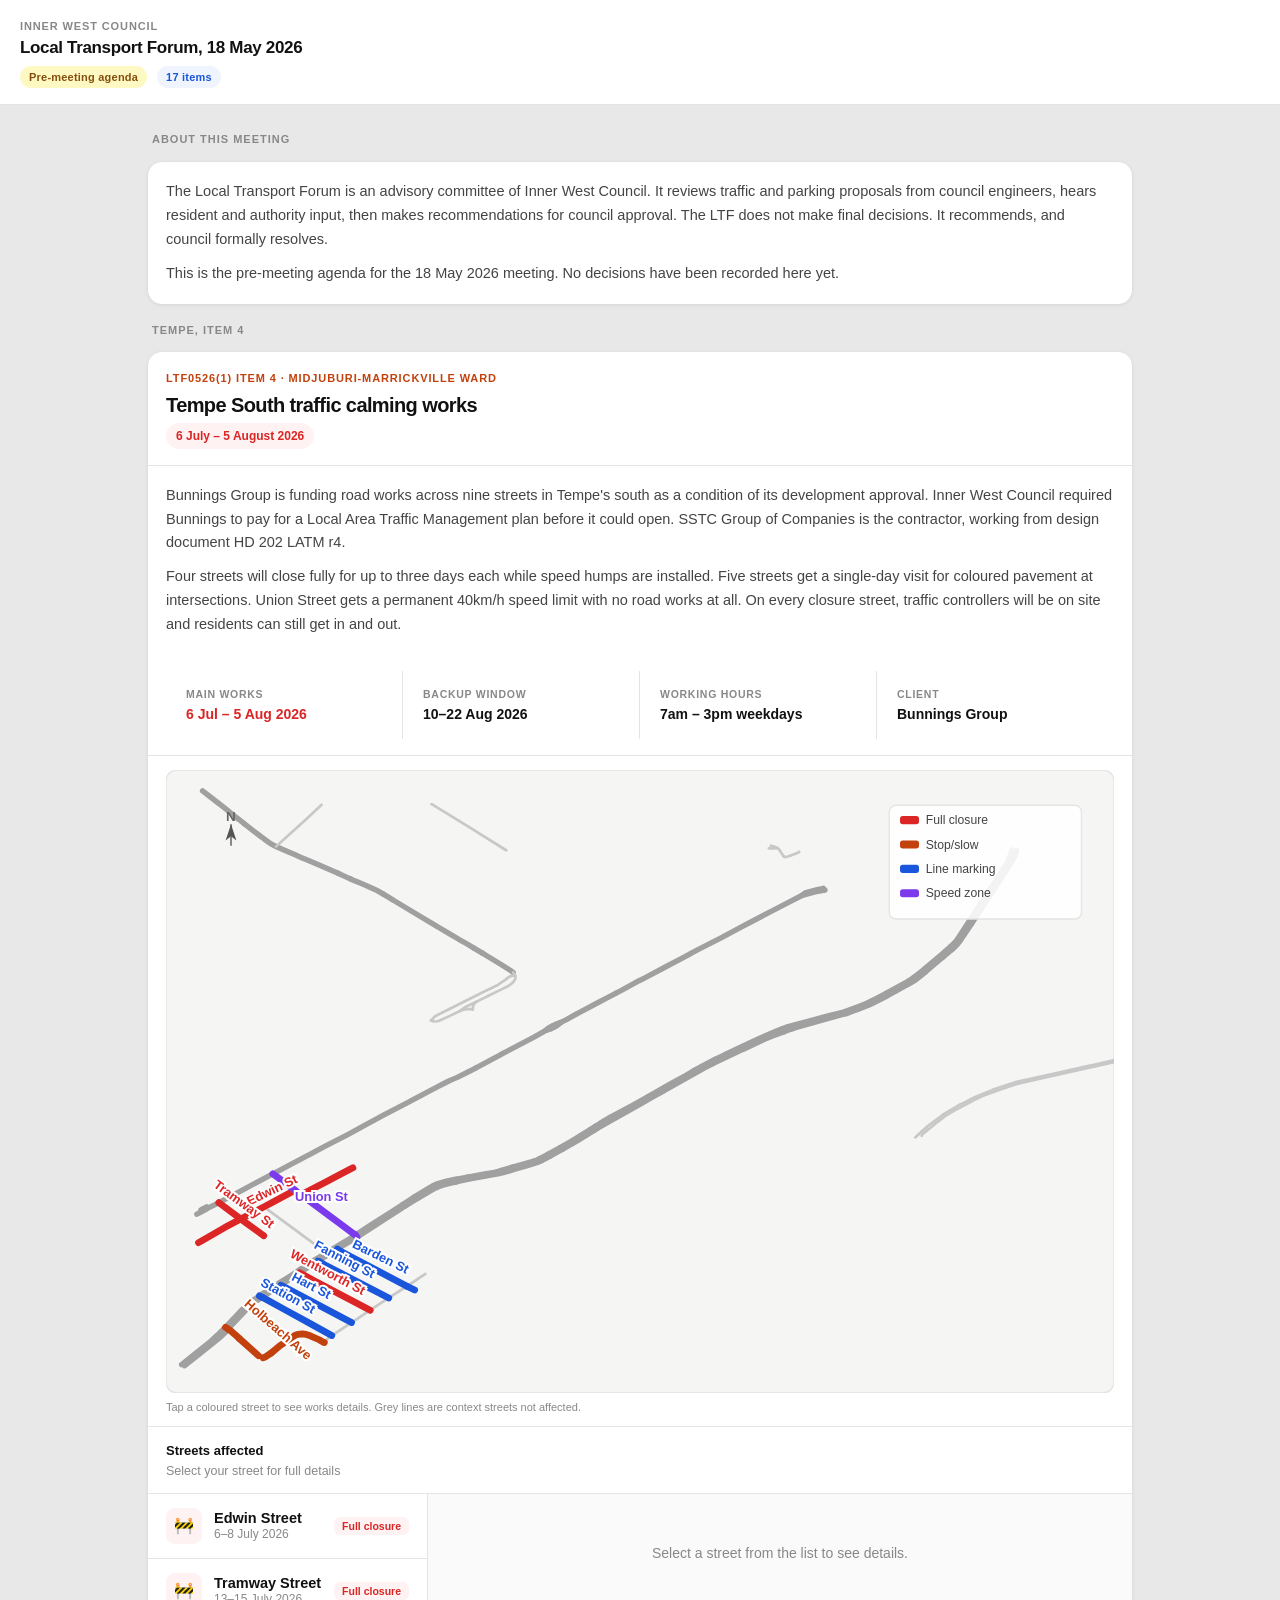
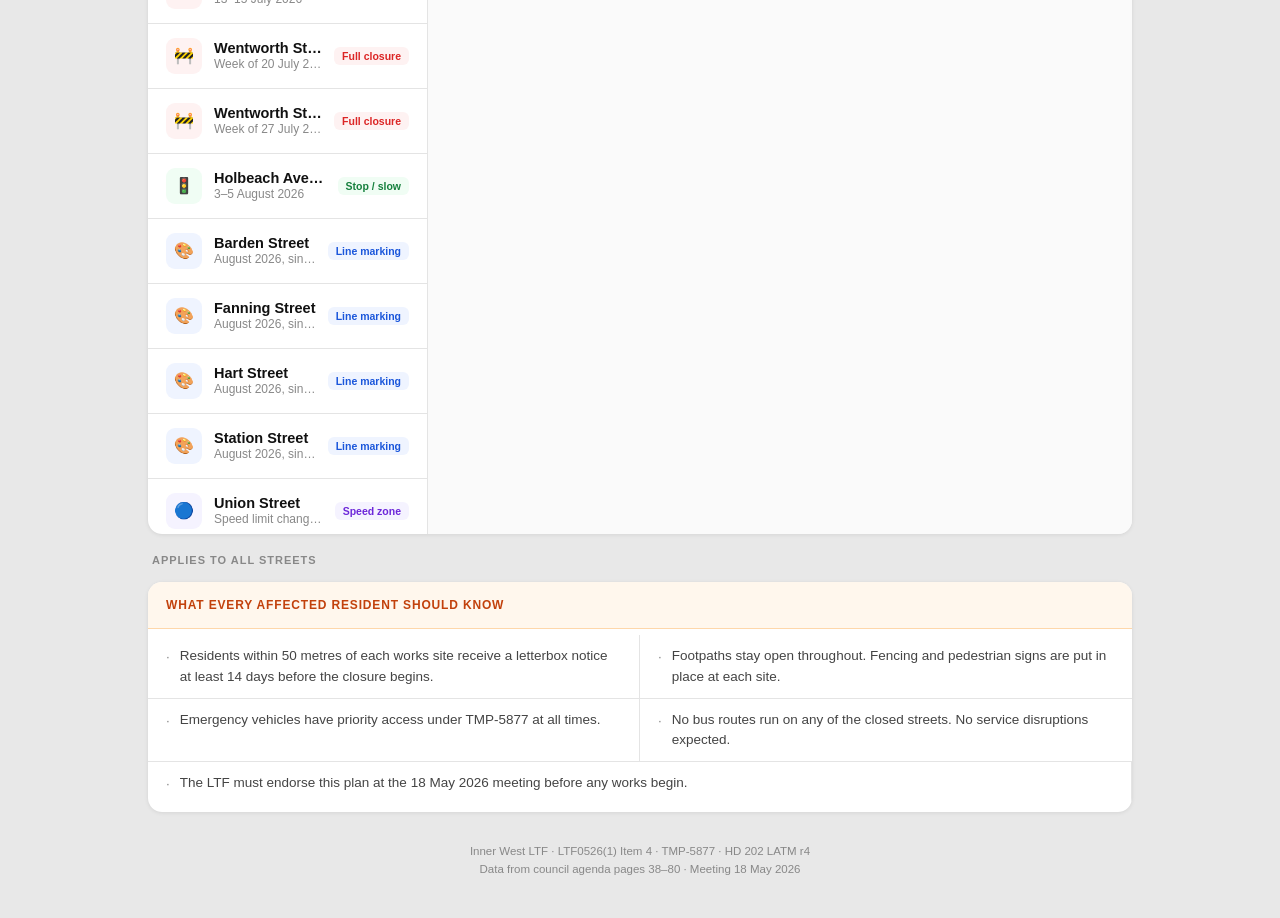
==== index.html @ 25ba3610 "Add vector maps — OSM neighbourhood overview and per-street schematics Overview map: inline SVG from" ====
<!DOCTYPE html>
<html lang="en">
<head>
<meta charset="UTF-8">
<meta name="viewport" content="width=device-width, initial-scale=1.0">
<title>Inner West LTF — What the Tempe Works Mean for Your Street</title>
<meta property="og:title" content="Inner West LTF — What the Tempe Works Mean for Your Street">
<meta property="og:description" content="Find out exactly how the Bunnings LATM construction affects your street in Tempe — dates, road closures, and detours.">
<meta property="og:type" content="website">
<meta name="description" content="Find out exactly how the Bunnings LATM construction affects your street in Tempe — dates, road closures, and detours.">
<style>
  *, *::before, *::after { box-sizing: border-box; margin: 0; padding: 0; }

  :root {
    --bg:        #f0f0f0;
    --card:      #ffffff;
    --ink:       #111111;
    --ink2:      #444444;
    --ink3:      #888888;
    --border:    #e4e4e4;
    --accent:    #1a56db;
    --accent-bg: #eff4ff;
    --warn:      #c2410c;
    --warn-bg:   #fff7ed;
    --warn-bdr:  #fed7aa;
    --red:       #dc2626;
    --red-bg:    #fef2f2;
    --grn:       #15803d;
    --grn-bg:    #f0fdf4;
    --shadow:    0 1px 4px rgba(0,0,0,.08), 0 0 1px rgba(0,0,0,.05);
    --radius:    14px;
    --radius-sm: 8px;
  }

  html { -webkit-text-size-adjust: 100%; }

  body {
    font-family: -apple-system, BlinkMacSystemFont, "Segoe UI", Helvetica, Arial, sans-serif;
    font-size: 15px;
    line-height: 1.5;
    color: var(--ink);
    background: var(--bg);
    min-height: 100vh;
  }

  /* ── HEADER ── */
  .header {
    background: var(--card);
    border-bottom: 1px solid var(--border);
    padding: 18px 20px 16px;
    position: sticky;
    top: 0;
    z-index: 10;
  }
  .header-eyebrow {
    font-size: 11px;
    font-weight: 600;
    text-transform: uppercase;
    letter-spacing: .08em;
    color: var(--ink3);
    margin-bottom: 3px;
  }
  .header h1 {
    font-size: 17px;
    font-weight: 700;
    color: var(--ink);
    letter-spacing: -.02em;
    line-height: 1.2;
  }
  .header-meta {
    display: flex;
    align-items: center;
    gap: 10px;
    margin-top: 8px;
  }
  .pill {
    display: inline-flex;
    align-items: center;
    font-size: 11px;
    font-weight: 600;
    border-radius: 20px;
    padding: 3px 9px;
    letter-spacing: .02em;
  }
  .pill-pending { background: #fef9c3; color: #854d0e; }
  .pill-date    { background: var(--accent-bg); color: var(--accent); }

  /* ── PAGE BODY ── */
  .page {
    max-width: 560px;
    margin: 0 auto;
    padding: 20px 16px 60px;
    display: flex;
    flex-direction: column;
    gap: 14px;
  }

  /* ── CARD ── */
  .card {
    background: var(--card);
    border-radius: var(--radius);
    box-shadow: var(--shadow);
    overflow: hidden;
  }
  .card-body { padding: 18px 18px; }
  .card-body + .card-body { border-top: 1px solid var(--border); }

  /* ── SECTION LABEL ── */
  .section-label {
    font-size: 11px;
    font-weight: 700;
    text-transform: uppercase;
    letter-spacing: .09em;
    color: var(--ink3);
    padding: 0 4px;
    margin-top: 6px;
  }

  /* ── PROSE ── */
  .prose {
    font-size: 14.5px;
    line-height: 1.65;
    color: var(--ink2);
  }
  .prose + .prose { margin-top: 10px; }
  .prose strong { color: var(--ink); font-weight: 600; }

  /* ── TEMPE HEADER CARD ── */
  .tempe-head {
    padding: 18px 18px 16px;
    border-bottom: 1px solid var(--border);
  }
  .tempe-head .kicker {
    font-size: 11px;
    font-weight: 700;
    text-transform: uppercase;
    letter-spacing: .08em;
    color: var(--warn);
    margin-bottom: 6px;
  }
  .tempe-head h2 {
    font-size: 20px;
    font-weight: 800;
    color: var(--ink);
    letter-spacing: -.03em;
    line-height: 1.2;
    margin-bottom: 6px;
  }
  .tempe-head .date-badge {
    display: inline-flex;
    align-items: center;
    gap: 5px;
    font-size: 12px;
    font-weight: 600;
    color: var(--red);
    background: var(--red-bg);
    border-radius: 20px;
    padding: 4px 10px;
  }

  /* ── STAT ROW ── */
  .stat-row {
    display: grid;
    grid-template-columns: 1fr 1fr;
    gap: 10px;
    padding: 16px 18px;
    border-bottom: 1px solid var(--border);
  }
  .stat { display: flex; flex-direction: column; gap: 2px; }
  .stat-label { font-size: 10.5px; font-weight: 600; text-transform: uppercase; letter-spacing: .07em; color: var(--ink3); }
  .stat-value { font-size: 14px; font-weight: 700; color: var(--ink); line-height: 1.3; }
  .stat-value.red { color: var(--red); }

  /* ── OVERVIEW MAP ── */
  .tempe-map { width: 100%; height: auto; display: block; margin: 0 0 4px; border-radius: var(--radius-sm); }
  .tempe-map .street-path { cursor: pointer; transition: opacity .15s; }
  .tempe-map .street-path:hover { opacity: .7; }
  .map-wrap { padding: 14px 18px 10px; border-bottom: 1px solid var(--border); }
  .map-caption { font-size: 11px; color: var(--ink3); margin-top: 6px; }

  /* ── STREET SCHEMATIC ── */
  .schematic { width: 100%; display: block; margin: 12px 0 4px; }
  .schematic-caption { font-size: 10.5px; color: var(--ink3); margin-bottom: 10px; }

  /* ── STREETS ── */
  .streets-head {
    padding: 14px 18px 12px;
    border-bottom: 1px solid var(--border);
  }
  .streets-head h3 {
    font-size: 13px;
    font-weight: 700;
    color: var(--ink);
  }
  .streets-head p {
    font-size: 12.5px;
    color: var(--ink3);
    margin-top: 2px;
  }
  .street-list { display: flex; flex-direction: column; }
  .street-row {
    border-bottom: 1px solid var(--border);
  }
  .street-row:last-child { border-bottom: none; }

  .street-btn {
    width: 100%;
    background: none;
    border: none;
    padding: 14px 18px;
    display: flex;
    align-items: center;
    justify-content: space-between;
    gap: 12px;
    cursor: pointer;
    text-align: left;
    -webkit-tap-highlight-color: transparent;
    transition: background .12s;
  }
  .street-btn:active { background: #f5f5f5; }
  .street-btn.open { background: var(--accent-bg); }

  .street-btn-left { display: flex; align-items: center; gap: 12px; flex: 1; min-width: 0; }
  .street-icon {
    width: 36px;
    height: 36px;
    border-radius: 9px;
    display: flex;
    align-items: center;
    justify-content: center;
    font-size: 16px;
    flex-shrink: 0;
  }
  .icon-closure { background: var(--red-bg); }
  .icon-stopgo  { background: var(--grn-bg); }
  .icon-marking { background: var(--accent-bg); }
  .icon-zone    { background: #f5f3ff; }

  .street-text { min-width: 0; }
  .street-name {
    font-size: 14.5px;
    font-weight: 700;
    color: var(--ink);
    white-space: nowrap;
    overflow: hidden;
    text-overflow: ellipsis;
  }
  .street-btn.open .street-name { color: var(--accent); }
  .street-sub {
    font-size: 12px;
    color: var(--ink3);
    margin-top: 1px;
    white-space: nowrap;
    overflow: hidden;
    text-overflow: ellipsis;
  }

  .street-tag {
    font-size: 10.5px;
    font-weight: 700;
    border-radius: 6px;
    padding: 3px 8px;
    white-space: nowrap;
    flex-shrink: 0;
  }
  .tag-closure { background: var(--red-bg);   color: var(--red); }
  .tag-stopgo  { background: var(--grn-bg);   color: var(--grn); }
  .tag-marking { background: var(--accent-bg); color: var(--accent); }
  .tag-zone    { background: #f5f3ff; color: #6d28d9; }

  .chevron {
    width: 16px;
    height: 16px;
    flex-shrink: 0;
    color: var(--ink3);
    transition: transform .2s;
  }
  .street-btn.open .chevron { transform: rotate(180deg); color: var(--accent); }

  /* ── DETAIL PANEL ── */
  .street-detail {
    display: none;
    border-top: 1px solid var(--border);
    background: #fafafa;
  }
  .street-detail.open { display: block; }

  .detail-inner { padding: 18px; display: flex; flex-direction: column; gap: 14px; }

  .notice {
    border-left: 3px solid var(--warn);
    background: var(--warn-bg);
    border-radius: 0 var(--radius-sm) var(--radius-sm) 0;
    padding: 12px 14px;
    font-size: 13.5px;
    line-height: 1.6;
    color: var(--ink);
  }

  .fact-grid {
    display: grid;
    grid-template-columns: 1fr 1fr;
    gap: 8px;
  }
  .fact {
    background: var(--card);
    border: 1px solid var(--border);
    border-radius: var(--radius-sm);
    padding: 11px 13px;
  }
  .fact.span2 { grid-column: 1 / -1; }
  .fact-label { font-size: 10px; font-weight: 700; text-transform: uppercase; letter-spacing: .08em; color: var(--ink3); margin-bottom: 3px; }
  .fact-value { font-size: 13.5px; font-weight: 600; color: var(--ink); line-height: 1.4; }
  .fact-value.red { color: var(--red); }
  .fact-value.grn { color: var(--grn); }

  .info-box {
    background: var(--accent-bg);
    border-radius: var(--radius-sm);
    padding: 13px 14px;
    font-size: 13px;
    line-height: 1.6;
    color: #1e3a5f;
  }

  .contact-row {
    display: flex;
    align-items: center;
    gap: 12px;
    background: var(--card);
    border: 1px solid var(--border);
    border-radius: var(--radius-sm);
    padding: 12px 14px;
  }
  .contact-icon { font-size: 20px; flex-shrink: 0; }
  .contact-text { font-size: 13px; line-height: 1.5; color: var(--ink2); }
  .contact-text strong { color: var(--ink); font-weight: 700; }

  /* ── CLOSE BUTTON (mobile only) ── */
  .close-btn {
    display: flex;
    align-items: center;
    justify-content: center;
    width: 100%;
    padding: 11px 14px;
    background: none;
    border: 1px solid var(--border);
    border-radius: var(--radius-sm);
    font-size: 13px;
    color: var(--ink3);
    cursor: pointer;
  }

  /* ── NOTICE CARD ── */
  .notice-card {
    background: var(--card);
    border-radius: var(--radius);
    box-shadow: var(--shadow);
    overflow: hidden;
  }
  .notice-card-head {
    background: var(--warn-bg);
    border-bottom: 1px solid var(--warn-bdr);
    padding: 14px 18px;
    font-size: 12px;
    font-weight: 700;
    text-transform: uppercase;
    letter-spacing: .07em;
    color: var(--warn);
  }
  .notice-list {
    padding: 6px 0;
  }
  .notice-item {
    display: flex;
    align-items: flex-start;
    gap: 10px;
    padding: 11px 18px;
    border-bottom: 1px solid var(--border);
    font-size: 13.5px;
    line-height: 1.5;
    color: var(--ink2);
  }
  .notice-item:last-child { border-bottom: none; }
  .notice-item::before {
    content: "·";
    color: var(--ink3);
    flex-shrink: 0;
    margin-top: 1px;
  }

  /* ── RESPONSIVE / DESKTOP ── */
  @media (min-width: 640px) {
    .page { padding: 16px 24px; }
    .stat-row { grid-template-columns: repeat(4, 1fr); }
    .fact-grid { grid-template-columns: repeat(3, 1fr); }
  }

  @media (min-width: 820px) {
    body { background: #e8e8e8; }
    .page { max-width: 1040px; margin: 0 auto; padding: 20px 28px; }

    /* two-panel street layout */
    .streets-body {
      display: flex;
      align-items: stretch;
      min-height: 520px;
    }
    .street-list {
      width: 280px;
      flex-shrink: 0;
      border-right: 1px solid var(--border);
      overflow-y: auto;
      max-height: 640px;
    }
    /* suppress inline accordions on desktop */
    .street-detail { display: none !important; }
    .chevron { display: none; }
    .close-btn { display: none; }
    .street-btn.open { background: var(--accent-bg); border-left: 3px solid var(--accent); }
    .street-btn:not(.open):hover { background: #f7f7f7; }

    /* right-side detail panel */
    .detail-panel {
      flex: 1;
      display: block;
      overflow-y: auto;
      max-height: 640px;
      background: #fafafa;
    }
    .detail-panel .detail-inner {
      padding: 22px 26px;
      display: flex;
      flex-direction: column;
      gap: 16px;
    }
    .detail-panel .fact-grid { grid-template-columns: repeat(3, 1fr); }
    .panel-empty {
      padding: 48px 32px;
      text-align: center;
      color: var(--ink3);
      font-size: 14px;
      line-height: 1.6;
    }
    .panel-street-title {
      font-size: 18px;
      font-weight: 700;
      color: var(--ink);
      padding: 20px 26px 0;
    }

    /* stat row full-width cells */
    .stat-row { gap: 0; }
    .stat { padding: 16px 20px; border-right: 1px solid var(--border); }
    .stat:last-child { border-right: none; }

    /* notice card two-column grid */
    .notice-list { display: grid; grid-template-columns: 1fr 1fr; }
    .notice-item:nth-child(odd):last-child { grid-column: 1 / -1; }
    .notice-item { border-right: 1px solid var(--border); }
    .notice-item:nth-child(even) { border-right: none; }
  }

  /* ── FOOTER ── */
  .footer {
    text-align: center;
    font-size: 11.5px;
    color: var(--ink3);
    padding: 10px 20px 40px;
    line-height: 1.6;
  }
</style>
</head>
<body>

<header class="header">
  <div class="header-eyebrow">Inner West Council</div>
  <h1>Local Transport Forum, 18 May 2026</h1>
  <div class="header-meta">
    <span class="pill pill-pending">Pre-meeting agenda</span>
    <span class="pill pill-date">17 items</span>
  </div>
</header>

<div class="page">

  <!-- ABOUT -->
  <div class="section-label">About this meeting</div>
  <div class="card">
    <div class="card-body">
      <p class="prose">The Local Transport Forum is an advisory committee of Inner West Council. It reviews traffic and parking proposals from council engineers, hears resident and authority input, then makes recommendations for council approval. The LTF does not make final decisions. It recommends, and council formally resolves.</p>
      <p class="prose" style="margin-top:10px;">This is the pre-meeting agenda for the 18 May 2026 meeting. No decisions have been recorded here yet.</p>
    </div>
  </div>

  <!-- TEMPE -->
  <div class="section-label" style="margin-top:4px;">Tempe, Item 4</div>
  <div class="card">
    <div class="tempe-head">
      <div class="kicker">LTF0526(1) Item 4 · Midjuburi-Marrickville Ward</div>
      <h2>Tempe South traffic calming works</h2>
      <span class="date-badge">6 July – 5 August 2026</span>
    </div>

    <div class="card-body">
      <p class="prose">Bunnings Group is funding road works across nine streets in Tempe's south as a condition of its development approval. Inner West Council required Bunnings to pay for a Local Area Traffic Management plan before it could open. SSTC Group of Companies is the contractor, working from design document HD 202 LATM r4.</p>
      <p class="prose" style="margin-top:10px;">Four streets will close fully for up to three days each while speed humps are installed. Five streets get a single-day visit for coloured pavement at intersections. Union Street gets a permanent 40km/h speed limit with no road works at all. On every closure street, traffic controllers will be on site and residents can still get in and out.</p>
    </div>

    <div class="stat-row">
      <div class="stat">
        <span class="stat-label">Main works</span>
        <span class="stat-value red">6 Jul – 5 Aug 2026</span>
      </div>
      <div class="stat">
        <span class="stat-label">Backup window</span>
        <span class="stat-value">10–22 Aug 2026</span>
      </div>
      <div class="stat">
        <span class="stat-label">Working hours</span>
        <span class="stat-value">7am – 3pm weekdays</span>
      </div>
      <div class="stat">
        <span class="stat-label">Client</span>
        <span class="stat-value">Bunnings Group</span>
      </div>
    </div>

    <!-- OVERVIEW MAP -->
    <div class="map-wrap">
      <svg class="tempe-map" viewBox="0 0 700 460" xmlns="http://www.w3.org/2000/svg" role="img" aria-label="Map of Tempe South works area">
  <rect width="700" height="460" rx="8" fill="#f5f5f4" stroke="#e4e4e4" stroke-width="1"/>
  <polyline points="486.6,88.6 483.5,89.2 481.6,89.5 479.4,90.0 476.6,90.7 469.7,92.6" fill="none" stroke="#a0a0a0" stroke-width="4" stroke-linecap="round" stroke-linejoin="round"/>
  <polyline points="29.0,324.6 31.7,323.2 36.6,320.7 39.0,319.5 54.3,311.3 59.5,308.5 78.9,298.2 82.1,296.5 103.7,285.1 104.6,284.7 106.6,283.6 116.9,278.1 134.2,269.2 145.3,263.2 147.0,262.3 160.6,254.9 179.1,245.3 181.8,243.8 198.6,234.9 201.4,233.4 205.9,231.1 208.1,230.0 209.6,229.3 213.3,227.7 216.9,226.1 224.8,222.1 228.9,219.9" fill="none" stroke="#a0a0a0" stroke-width="4" stroke-linecap="round" stroke-linejoin="round"/>
  <polyline points="228.9,219.9 245.5,211.1 245.9,210.9 247.6,209.9 249.5,208.9 249.9,208.7 271.7,197.2 273.7,196.1 280.5,192.2" fill="none" stroke="#a0a0a0" stroke-width="4" stroke-linecap="round" stroke-linejoin="round"/>
  <polyline points="469.7,92.6 467.7,93.6 459.7,97.8 446.1,104.8 435.7,110.2 423.6,116.6 410.2,123.8 394.6,131.7 388.6,134.9 386.3,136.2 384.5,137.1 384.0,137.4 369.4,145.1 352.9,153.8 349.3,155.6 336.3,162.7 332.0,164.9" fill="none" stroke="#a0a0a0" stroke-width="4" stroke-linecap="round" stroke-linejoin="round"/>
  <polyline points="291.2,186.6 295.7,184.3 302.6,180.5" fill="none" stroke="#a0a0a0" stroke-width="4" stroke-linecap="round" stroke-linejoin="round"/>
  <polyline points="302.6,180.5 319.5,171.5 324.6,168.8 332.0,164.9" fill="none" stroke="#a0a0a0" stroke-width="4" stroke-linecap="round" stroke-linejoin="round"/>
  <polyline points="22.8,328.0 26.1,326.2 26.9,325.8 29.0,324.6" fill="none" stroke="#a0a0a0" stroke-width="4" stroke-linecap="round" stroke-linejoin="round"/>
  <polyline points="469.7,92.6 472.0,90.8 476.7,89.4 479.5,88.7 481.6,88.2 482.4,88.1 485.3,87.4" fill="none" stroke="#a0a0a0" stroke-width="4" stroke-linecap="round" stroke-linejoin="round"/>
  <polyline points="291.2,186.6 289.8,187.9 289.1,188.5 286.6,189.9" fill="none" stroke="#a0a0a0" stroke-width="4" stroke-linecap="round" stroke-linejoin="round"/>
  <polyline points="280.5,192.2 282.1,190.8 282.5,190.5 285.4,188.9" fill="none" stroke="#a0a0a0" stroke-width="4" stroke-linecap="round" stroke-linejoin="round"/>
  <polyline points="286.6,189.9 283.6,191.4 280.5,192.2" fill="none" stroke="#a0a0a0" stroke-width="4" stroke-linecap="round" stroke-linejoin="round"/>
  <polyline points="285.4,188.9 287.9,187.6 291.2,186.6" fill="none" stroke="#a0a0a0" stroke-width="4" stroke-linecap="round" stroke-linejoin="round"/>
  <polyline points="25.8,324.8 27.4,324.0 30.0,322.5" fill="none" stroke="#a0a0a0" stroke-width="4" stroke-linecap="round" stroke-linejoin="round"/>
  <polyline points="222.6,300.6 235.4,298.3 242.4,297.1 245.3,296.4 247.9,295.6" fill="none" stroke="#a0a0a0" stroke-width="4" stroke-linecap="round" stroke-linejoin="round"/>
  <polyline points="456.5,193.2 448.9,196.0 445.6,197.3 442.3,198.7 426.8,206.0 424.4,207.0 414.3,211.8 403.8,216.8" fill="none" stroke="#a0a0a0" stroke-width="4" stroke-linecap="round" stroke-linejoin="round"/>
  <polyline points="183.5,315.2 194.4,308.5 197.0,307.0 199.6,305.8 202.7,304.8 207.0,303.6 210.4,302.9 211.2,302.7 213.0,302.4" fill="none" stroke="#a0a0a0" stroke-width="4" stroke-linecap="round" stroke-linejoin="round"/>
  <polyline points="454.5,191.3 458.8,189.7 462.8,188.6 488.1,181.8 495.6,179.9 500.1,178.7 504.3,177.3 508.5,175.7 516.6,172.6 520.3,170.8" fill="none" stroke="#a0a0a0" stroke-width="4" stroke-linecap="round" stroke-linejoin="round"/>
  <polyline points="292.6,280.2 283.6,285.2" fill="none" stroke="#a0a0a0" stroke-width="4" stroke-linecap="round" stroke-linejoin="round"/>
  <polyline points="282.2,283.7 291.0,278.9" fill="none" stroke="#a0a0a0" stroke-width="4" stroke-linecap="round" stroke-linejoin="round"/>
  <polyline points="277.3,288.5 275.1,289.4 273.8,290.0 268.0,291.7 257.7,294.8 249.9,297.1 245.2,298.2 241.9,298.8 238.8,299.3 224.7,301.9 217.6,303.4 215.3,303.9 213.8,304.3" fill="none" stroke="#a0a0a0" stroke-width="4" stroke-linecap="round" stroke-linejoin="round"/>
  <polyline points="321.8,260.1 322.7,259.5 326.4,257.3 344.1,247.8 356.0,241.1" fill="none" stroke="#a0a0a0" stroke-width="4" stroke-linecap="round" stroke-linejoin="round"/>
  <polyline points="628.2,59.5 627.0,63.0 626.8,63.5 626.0,65.1 625.3,66.5 621.0,73.3 617.4,78.8 614.1,84.0 594.7,113.7" fill="none" stroke="#a0a0a0" stroke-width="4" stroke-linecap="round" stroke-linejoin="round"/>
  <polyline points="255.9,293.2 271.7,288.7" fill="none" stroke="#a0a0a0" stroke-width="4" stroke-linecap="round" stroke-linejoin="round"/>
  <polyline points="71.0,389.3 68.3,391.1 65.3,393.3 60.0,397.7 55.0,403.1 49.7,408.7 48.3,410.2 47.3,411.6 46.1,413.0" fill="none" stroke="#a0a0a0" stroke-width="4" stroke-linecap="round" stroke-linejoin="round"/>
  <polyline points="141.0,344.9 139.3,346.0 135.3,348.4 126.5,353.7 119.7,358.0 118.1,359.0 112.2,362.5 101.0,369.8 98.6,371.3 93.2,374.8 92.6,375.2 90.7,376.4" fill="none" stroke="#a0a0a0" stroke-width="4" stroke-linecap="round" stroke-linejoin="round"/>
  <polyline points="581.8,128.1 583.7,125.9 585.6,123.1 597.0,105.6 616.2,76.2 618.5,72.6 620.0,70.3 620.2,69.9 622.1,66.3 622.7,64.6 623.5,62.9 623.6,62.4 624.6,59.1" fill="none" stroke="#a0a0a0" stroke-width="4" stroke-linecap="round" stroke-linejoin="round"/>
  <polyline points="577.5,134.9 576.4,135.9 573.9,138.1 571.6,139.9 560.7,149.2" fill="none" stroke="#a0a0a0" stroke-width="4" stroke-linecap="round" stroke-linejoin="round"/>
  <polyline points="283.6,285.2 280.3,287.0 279.6,287.3 277.3,288.5" fill="none" stroke="#a0a0a0" stroke-width="4" stroke-linecap="round" stroke-linejoin="round"/>
  <polyline points="275.8,287.0 277.7,286.1 279.3,285.3" fill="none" stroke="#a0a0a0" stroke-width="4" stroke-linecap="round" stroke-linejoin="round"/>
  <polyline points="90.7,376.4 84.8,380.4 71.0,389.3" fill="none" stroke="#a0a0a0" stroke-width="4" stroke-linecap="round" stroke-linejoin="round"/>
  <polyline points="11.5,439.0 17.0,434.7 26.5,427.1 33.2,421.7 37.2,418.0" fill="none" stroke="#a0a0a0" stroke-width="4" stroke-linecap="round" stroke-linejoin="round"/>
  <polyline points="139.8,343.3 141.3,342.4 149.7,336.9 157.8,331.7 166.0,326.5 174.8,320.8" fill="none" stroke="#a0a0a0" stroke-width="4" stroke-linecap="round" stroke-linejoin="round"/>
  <polyline points="213.0,302.4 214.5,302.1" fill="none" stroke="#a0a0a0" stroke-width="4" stroke-linecap="round" stroke-linejoin="round"/>
  <polyline points="213.8,304.3 212.0,304.7 208.8,305.5 204.5,306.6 201.7,307.5 199.2,308.6 194.9,311.0 182.4,318.4 176.5,322.0" fill="none" stroke="#a0a0a0" stroke-width="4" stroke-linecap="round" stroke-linejoin="round"/>
  <polyline points="176.5,322.0 173.5,324.0 171.3,325.4 163.5,330.5 144.1,343.0 143.3,343.5 141.0,344.9" fill="none" stroke="#a0a0a0" stroke-width="4" stroke-linecap="round" stroke-linejoin="round"/>
  <polyline points="109.3,362.1 113.6,359.4 114.5,358.8 116.2,357.8 118.5,356.5 129.0,350.0 137.0,345.2 137.5,344.8 139.8,343.3" fill="none" stroke="#a0a0a0" stroke-width="4" stroke-linecap="round" stroke-linejoin="round"/>
  <polyline points="69.0,388.3 78.2,382.2 86.0,377.2 88.9,375.5" fill="none" stroke="#a0a0a0" stroke-width="4" stroke-linecap="round" stroke-linejoin="round"/>
  <polyline points="43.9,411.5 46.1,409.2 56.0,398.7 58.3,396.4 64.8,391.2 69.0,388.3" fill="none" stroke="#a0a0a0" stroke-width="4" stroke-linecap="round" stroke-linejoin="round"/>
  <polyline points="46.1,413.0 44.7,414.5 40.6,418.4 34.9,423.1 25.5,430.6 13.8,439.9" fill="none" stroke="#a0a0a0" stroke-width="4" stroke-linecap="round" stroke-linejoin="round"/>
  <polyline points="316.4,265.9 303.6,273.9 292.6,280.2" fill="none" stroke="#a0a0a0" stroke-width="4" stroke-linecap="round" stroke-linejoin="round"/>
  <polyline points="291.0,278.9 301.1,273.0" fill="none" stroke="#a0a0a0" stroke-width="4" stroke-linecap="round" stroke-linejoin="round"/>
  <polyline points="547.1,158.7 544.5,160.1 532.8,166.7 521.1,172.6 519.9,173.1 517.7,174.1 514.9,175.2 510.3,177.0 507.5,178.0 502.8,179.8 499.1,180.7 487.1,184.0 464.9,190.2 461.3,191.5 460.6,191.6 456.5,193.2" fill="none" stroke="#a0a0a0" stroke-width="4" stroke-linecap="round" stroke-linejoin="round"/>
  <polyline points="405.3,213.7 410.0,211.5 412.4,210.3 416.0,208.6 422.6,205.5 438.4,198.1 445.2,195.1 451.2,192.6 454.5,191.3" fill="none" stroke="#a0a0a0" stroke-width="4" stroke-linecap="round" stroke-linejoin="round"/>
  <polyline points="301.1,273.0 304.5,270.9 313.3,265.4" fill="none" stroke="#a0a0a0" stroke-width="4" stroke-linecap="round" stroke-linejoin="round"/>
  <polyline points="552.2,153.2 558.6,148.1 573.3,135.7 574.1,135.1 575.3,134.0" fill="none" stroke="#a0a0a0" stroke-width="4" stroke-linecap="round" stroke-linejoin="round"/>
  <polyline points="577.6,132.0 578.8,130.9 579.4,130.3" fill="none" stroke="#a0a0a0" stroke-width="4" stroke-linecap="round" stroke-linejoin="round"/>
  <polyline points="560.7,149.2 556.3,152.8 553.5,155.0 551.1,156.5 550.0,157.1 547.1,158.7" fill="none" stroke="#a0a0a0" stroke-width="4" stroke-linecap="round" stroke-linejoin="round"/>
  <polyline points="247.9,295.6 255.9,293.2" fill="none" stroke="#a0a0a0" stroke-width="4" stroke-linecap="round" stroke-linejoin="round"/>
  <polyline points="356.0,241.1 372.4,231.8 384.3,225.3 388.7,222.6 397.5,217.7 405.3,213.7" fill="none" stroke="#a0a0a0" stroke-width="4" stroke-linecap="round" stroke-linejoin="round"/>
  <polyline points="575.3,134.0 577.6,132.0" fill="none" stroke="#a0a0a0" stroke-width="4" stroke-linecap="round" stroke-linejoin="round"/>
  <polyline points="545.1,157.7 548.5,155.6" fill="none" stroke="#a0a0a0" stroke-width="4" stroke-linecap="round" stroke-linejoin="round"/>
  <polyline points="594.7,113.7 592.5,117.0 588.5,123.0 586.8,125.6 584.2,129.0 582.4,130.8 581.8,131.3 581.2,131.9 580.0,132.9" fill="none" stroke="#a0a0a0" stroke-width="4" stroke-linecap="round" stroke-linejoin="round"/>
  <polyline points="580.0,132.9 577.5,134.9" fill="none" stroke="#a0a0a0" stroke-width="4" stroke-linecap="round" stroke-linejoin="round"/>
  <polyline points="88.9,375.5 90.9,374.2 99.2,368.7" fill="none" stroke="#a0a0a0" stroke-width="4" stroke-linecap="round" stroke-linejoin="round"/>
  <polyline points="317.0,263.1 318.9,261.9 321.8,260.1" fill="none" stroke="#a0a0a0" stroke-width="4" stroke-linecap="round" stroke-linejoin="round"/>
  <polyline points="99.2,368.7 100.9,367.6 109.3,362.1" fill="none" stroke="#a0a0a0" stroke-width="4" stroke-linecap="round" stroke-linejoin="round"/>
  <polyline points="520.3,170.8 523.3,169.3 532.0,164.7" fill="none" stroke="#a0a0a0" stroke-width="4" stroke-linecap="round" stroke-linejoin="round"/>
  <polyline points="548.5,155.6 552.2,153.2" fill="none" stroke="#a0a0a0" stroke-width="4" stroke-linecap="round" stroke-linejoin="round"/>
  <polyline points="532.0,164.7 542.1,159.3 542.7,158.9 545.1,157.7" fill="none" stroke="#a0a0a0" stroke-width="4" stroke-linecap="round" stroke-linejoin="round"/>
  <polyline points="579.4,130.3 581.8,128.1" fill="none" stroke="#a0a0a0" stroke-width="4" stroke-linecap="round" stroke-linejoin="round"/>
  <polyline points="313.3,265.4 317.0,263.1" fill="none" stroke="#a0a0a0" stroke-width="4" stroke-linecap="round" stroke-linejoin="round"/>
  <polyline points="361.0,240.5 348.9,247.4 321.9,262.6" fill="none" stroke="#a0a0a0" stroke-width="4" stroke-linecap="round" stroke-linejoin="round"/>
  <polyline points="403.8,216.8 397.7,219.9 366.8,237.3" fill="none" stroke="#a0a0a0" stroke-width="4" stroke-linecap="round" stroke-linejoin="round"/>
  <polyline points="366.8,237.3 364.0,238.9 361.0,240.5" fill="none" stroke="#a0a0a0" stroke-width="4" stroke-linecap="round" stroke-linejoin="round"/>
  <polyline points="321.9,262.6 321.2,263.0 316.4,265.9" fill="none" stroke="#a0a0a0" stroke-width="4" stroke-linecap="round" stroke-linejoin="round"/>
  <polyline points="37.2,418.0 42.2,413.1 42.7,412.6 43.9,411.5" fill="none" stroke="#a0a0a0" stroke-width="4" stroke-linecap="round" stroke-linejoin="round"/>
  <polyline points="214.5,302.1 222.6,300.6" fill="none" stroke="#a0a0a0" stroke-width="4" stroke-linecap="round" stroke-linejoin="round"/>
  <polyline points="174.8,320.8 183.5,315.2" fill="none" stroke="#a0a0a0" stroke-width="4" stroke-linecap="round" stroke-linejoin="round"/>
  <polyline points="279.3,285.3 282.2,283.7" fill="none" stroke="#a0a0a0" stroke-width="4" stroke-linecap="round" stroke-linejoin="round"/>
  <polyline points="271.7,288.7 273.1,288.3 274.0,287.9 275.8,287.0" fill="none" stroke="#a0a0a0" stroke-width="4" stroke-linecap="round" stroke-linejoin="round"/>
  <polyline points="227.1,131.3 233.6,135.2" fill="none" stroke="#a0a0a0" stroke-width="4" stroke-linecap="round" stroke-linejoin="round"/>
  <polyline points="136.4,80.5 138.3,81.4 139.1,81.7 141.2,82.6 146.4,84.8 147.7,85.3 156.3,89.2 160.2,91.5" fill="none" stroke="#a0a0a0" stroke-width="4" stroke-linecap="round" stroke-linejoin="round"/>
  <polyline points="57.7,39.6 59.1,40.7 59.6,41.1 64.3,44.7 70.3,49.3 71.3,50.0 73.3,51.6 73.8,51.9 76.0,53.5 78.5,55.1 81.3,56.5 86.2,58.7 97.1,63.4 97.7,63.7 99.3,64.4 101.9,65.5 102.6,65.8 113.5,70.4 118.1,72.4 127.1,76.3" fill="none" stroke="#a0a0a0" stroke-width="4" stroke-linecap="round" stroke-linejoin="round"/>
  <polyline points="167.3,95.8 181.1,104.1 188.2,108.4 196.4,113.3 199.3,115.0" fill="none" stroke="#a0a0a0" stroke-width="4" stroke-linecap="round" stroke-linejoin="round"/>
  <polyline points="199.3,115.0 208.8,120.6 216.2,125.0 220.2,127.2 227.1,131.3" fill="none" stroke="#a0a0a0" stroke-width="4" stroke-linecap="round" stroke-linejoin="round"/>
  <polyline points="233.6,135.2 234.4,135.7 247.1,143.4 254.7,148.2 255.5,148.9 256.3,149.5" fill="none" stroke="#a0a0a0" stroke-width="4" stroke-linecap="round" stroke-linejoin="round"/>
  <polyline points="160.2,91.5 165.4,94.6 167.3,95.8" fill="none" stroke="#a0a0a0" stroke-width="4" stroke-linecap="round" stroke-linejoin="round"/>
  <polyline points="127.1,76.3 133.6,79.3 134.3,79.6 136.4,80.5" fill="none" stroke="#a0a0a0" stroke-width="4" stroke-linecap="round" stroke-linejoin="round"/>
  <polyline points="27.0,15.4 36.4,22.7 42.5,27.5 43.9,28.6 50.4,33.8 55.7,37.9 56.3,38.4 57.7,39.6" fill="none" stroke="#a0a0a0" stroke-width="4" stroke-linecap="round" stroke-linejoin="round"/>
  <polyline points="573.9,254.4 568.4,258.5 562.6,262.9 561.7,263.7" fill="none" stroke="#c8c8c8" stroke-width="2" stroke-linecap="round" stroke-linejoin="round"/>
  <polyline points="558.0,267.0 556.0,268.8 555.4,269.3" fill="none" stroke="#c8c8c8" stroke-width="2" stroke-linecap="round" stroke-linejoin="round"/>
  <polyline points="704.7,213.2 683.7,218.0 681.3,218.5 656.8,223.9 628.1,230.3 613.6,235.0 610.3,236.2 596.2,242.1 594.3,243.0 587.5,246.5 585.2,247.6 573.9,254.4" fill="none" stroke="#c8c8c8" stroke-width="2" stroke-linecap="round" stroke-linejoin="round"/>
  <polyline points="727.7,208.1 721.7,210.2 714.5,212.3 687.5,218.6 640.5,229.0 627.8,232.0 616.7,235.7 603.4,240.6 596.8,243.6 596.1,244.0 589.1,247.7 582.4,251.3 575.5,255.4 570.0,259.6 563.8,264.7 560.5,267.4 558.7,268.8 558.1,269.8 558.0,270.1" fill="none" stroke="#c8c8c8" stroke-width="2" stroke-linecap="round" stroke-linejoin="round"/>
  <polyline points="555.4,269.3 553.2,271.3" fill="none" stroke="#c8c8c8" stroke-width="2" stroke-linecap="round" stroke-linejoin="round"/>
  <polyline points="561.7,263.7 558.0,267.0" fill="none" stroke="#c8c8c8" stroke-width="2" stroke-linecap="round" stroke-linejoin="round"/>
  <polyline points="251.3,59.3 250.0,58.5 222.7,41.5 198.9,26.8 197.4,25.9 196.0,25.2" fill="none" stroke="#c8c8c8" stroke-width="2" stroke-linecap="round" stroke-linejoin="round"/>
  <polyline points="256.3,149.5 257.2,150.8 257.7,151.6 258.0,152.3 258.0,153.2 257.9,154.1 257.5,155.1 256.9,155.9 256.0,156.9 255.2,157.7 254.2,158.4 253.4,159.0 252.3,159.7 247.7,162.0 238.1,166.7" fill="none" stroke="#c8c8c8" stroke-width="2" stroke-linecap="round" stroke-linejoin="round"/>
  <polyline points="467.6,60.3 467.5,60.6 467.2,60.8 465.3,61.6" fill="none" stroke="#c8c8c8" stroke-width="2" stroke-linecap="round" stroke-linejoin="round"/>
  <polyline points="451.2,57.6 448.8,57.8 447.4,57.8 445.1,57.8" fill="none" stroke="#c8c8c8" stroke-width="2" stroke-linecap="round" stroke-linejoin="round"/>
  <polyline points="446.6,55.9 448.5,56.3 451.2,57.6" fill="none" stroke="#c8c8c8" stroke-width="2" stroke-linecap="round" stroke-linejoin="round"/>
  <polyline points="257.7,151.6 255.9,152.0 255.5,152.0 254.8,152.2 254.1,152.4 253.2,152.8 252.3,153.5 251.0,154.6 245.0,158.7 234.7,163.8 203.4,179.4 199.4,181.4 198.2,182.3 197.3,183.3 195.7,185.0" fill="none" stroke="#c8c8c8" stroke-width="2" stroke-linecap="round" stroke-linejoin="round"/>
  <polyline points="208.4,182.1 204.1,184.1 202.9,184.6 201.7,185.1 200.3,185.5 199.1,185.7 197.6,185.7 195.7,185.0" fill="none" stroke="#c8c8c8" stroke-width="2" stroke-linecap="round" stroke-linejoin="round"/>
  <polyline points="229.1,171.2 224.5,173.3 222.7,174.2 221.0,175.0 217.1,177.9" fill="none" stroke="#c8c8c8" stroke-width="2" stroke-linecap="round" stroke-linejoin="round"/>
  <polyline points="456.1,63.8 453.1,59.2 452.5,58.5 452.0,58.0 451.5,57.7 451.2,57.6" fill="none" stroke="#c8c8c8" stroke-width="2" stroke-linecap="round" stroke-linejoin="round"/>
  <polyline points="465.3,61.6 461.3,63.1" fill="none" stroke="#c8c8c8" stroke-width="2" stroke-linecap="round" stroke-linejoin="round"/>
  <polyline points="461.3,63.1 457.9,64.2 457.4,64.3 456.7,64.1 456.1,63.8" fill="none" stroke="#c8c8c8" stroke-width="2" stroke-linecap="round" stroke-linejoin="round"/>
  <polyline points="229.1,171.2 228.4,171.8 227.8,172.4 227.3,173.1 226.8,174.1 226.7,174.5 226.7,175.3 226.6,175.9 226.6,176.9" fill="none" stroke="#c8c8c8" stroke-width="2" stroke-linecap="round" stroke-linejoin="round"/>
  <polyline points="217.1,177.9 208.4,182.1" fill="none" stroke="#c8c8c8" stroke-width="2" stroke-linecap="round" stroke-linejoin="round"/>
  <polyline points="226.6,176.9 225.0,176.6 223.3,176.5 221.6,176.6 220.0,176.9 218.4,177.3 217.1,177.9" fill="none" stroke="#c8c8c8" stroke-width="2" stroke-linecap="round" stroke-linejoin="round"/>
  <polyline points="238.1,166.7 229.1,171.2" fill="none" stroke="#c8c8c8" stroke-width="2" stroke-linecap="round" stroke-linejoin="round"/>
  <polyline points="72.3,322.6 110.7,350.8" fill="none" stroke="#c8c8c8" stroke-width="2" stroke-linecap="round" stroke-linejoin="round"/>
  <polyline points="81.3,56.5 82.3,55.6 82.7,55.2 104.9,35.0 114.9,25.6" fill="none" stroke="#c8c8c8" stroke-width="2" stroke-linecap="round" stroke-linejoin="round"/>
  <polyline points="116.0,422.4 122.4,417.6 137.0,408.0 150.8,398.9 164.5,389.8" fill="none" stroke="#c8c8c8" stroke-width="2" stroke-linecap="round" stroke-linejoin="round"/>
  <polyline points="164.5,389.8 177.9,381.2 190.7,372.6 191.5,372.1" fill="none" stroke="#c8c8c8" stroke-width="2" stroke-linecap="round" stroke-linejoin="round"/>
  <polyline points="138.0,293.7 129.5,298.2 119.4,303.4 100.9,313.1 99.8,313.7" fill="none" stroke="#dc2626" stroke-width="5" stroke-linecap="round" stroke-linejoin="round" class="street-path" data-street="edwin" onclick="toggle('edwin')" role="button" aria-label="Edwin St"><title>Edwin St</title></polyline>
  <polyline points="95.2,310.3 94.5,310.7 78.4,319.3 72.3,322.6 55.2,331.6 43.3,337.9 26.0,347.9 24.0,349.0" fill="none" stroke="#dc2626" stroke-width="5" stroke-linecap="round" stroke-linejoin="round" class="street-path" data-street="edwin" onclick="toggle('edwin')" role="button" aria-label="Edwin St"><title>Edwin St</title></polyline>
  <polyline points="39.0,319.5 40.0,320.2 55.2,331.6 72.2,343.9" fill="none" stroke="#dc2626" stroke-width="5" stroke-linecap="round" stroke-linejoin="round" class="street-path" data-street="tramway" onclick="toggle('tramway')" role="button" aria-label="Tramway St"><title>Tramway St</title></polyline>
  <polyline points="150.8,398.9 109.4,377.1 100.0,372.0 98.6,371.3" fill="none" stroke="#dc2626" stroke-width="5" stroke-linecap="round" stroke-linejoin="round" class="street-path" data-street="wentworth-n" onclick="toggle('wentworth-n')" role="button" aria-label="Wentworth St"><title>Wentworth St</title></polyline>
  <polyline points="46.1,413.0 47.3,413.8 47.8,414.1 49.5,415.6 51.7,417.4 54.0,419.7" fill="none" stroke="#c2410c" stroke-width="5" stroke-linecap="round" stroke-linejoin="round" class="street-path" data-street="holbeach" onclick="toggle('holbeach')" role="button" aria-label="Holbeach Ave"><title>Holbeach Ave</title></polyline>
  <polyline points="116.9,422.8 116.0,422.4 113.1,420.7 106.1,417.6 103.5,416.8 100.7,416.4 97.6,416.7 95.8,417.2 94.2,418.1 84.4,424.9 77.6,430.5" fill="none" stroke="#c2410c" stroke-width="5" stroke-linecap="round" stroke-linejoin="round" class="street-path" data-street="holbeach" onclick="toggle('holbeach')" role="button" aria-label="Holbeach Ave"><title>Holbeach Ave</title></polyline>
  <polyline points="71.7,434.0 73.6,433.3 77.6,430.5" fill="none" stroke="#c2410c" stroke-width="5" stroke-linecap="round" stroke-linejoin="round" class="street-path" data-street="holbeach" onclick="toggle('holbeach')" role="button" aria-label="Holbeach Ave"><title>Holbeach Ave</title></polyline>
  <polyline points="43.9,411.5 46.1,413.0" fill="none" stroke="#c2410c" stroke-width="5" stroke-linecap="round" stroke-linejoin="round" class="street-path" data-street="holbeach" onclick="toggle('holbeach')" role="button" aria-label="Holbeach Ave"><title>Holbeach Ave</title></polyline>
  <polyline points="54.0,419.7 63.4,428.1 68.3,432.5" fill="none" stroke="#c2410c" stroke-width="5" stroke-linecap="round" stroke-linejoin="round" class="street-path" data-street="holbeach" onclick="toggle('holbeach')" role="button" aria-label="Holbeach Ave"><title>Holbeach Ave</title></polyline>
  <polyline points="177.9,381.2 130.6,356.2 127.7,354.5 126.5,353.7" fill="none" stroke="#1a56db" stroke-width="5" stroke-linecap="round" stroke-linejoin="round" class="street-path" data-street="barden" onclick="toggle('barden')" role="button" aria-label="Barden St"><title>Barden St</title></polyline>
  <polyline points="177.9,381.2 183.6,384.0" fill="none" stroke="#1a56db" stroke-width="5" stroke-linecap="round" stroke-linejoin="round" class="street-path" data-street="barden" onclick="toggle('barden')" role="button" aria-label="Barden St"><title>Barden St</title></polyline>
  <polyline points="112.2,362.5 113.6,363.2 118.5,366.1 164.5,389.8" fill="none" stroke="#1a56db" stroke-width="5" stroke-linecap="round" stroke-linejoin="round" class="street-path" data-street="fanning" onclick="toggle('fanning')" role="button" aria-label="Fanning St"><title>Fanning St</title></polyline>
  <polyline points="84.8,380.4 86.0,381.0 137.0,408.0" fill="none" stroke="#1a56db" stroke-width="5" stroke-linecap="round" stroke-linejoin="round" class="street-path" data-street="hart" onclick="toggle('hart')" role="button" aria-label="Hart St"><title>Hart St</title></polyline>
  <polyline points="122.4,417.6 102.7,406.7 88.7,399.0 72.1,389.9 71.0,389.3" fill="none" stroke="#1a56db" stroke-width="5" stroke-linecap="round" stroke-linejoin="round" class="street-path" data-street="station" onclick="toggle('station')" role="button" aria-label="Station St"><title>Station St</title></polyline>
  <polyline points="71.0,389.3 69.0,388.3" fill="none" stroke="#1a56db" stroke-width="5" stroke-linecap="round" stroke-linejoin="round" class="street-path" data-street="station" onclick="toggle('station')" role="button" aria-label="Station St"><title>Station St</title></polyline>
  <polyline points="138.5,342.4 131.8,337.4 128.1,334.7 120.6,329.1 99.8,313.7" fill="none" stroke="#7c3aed" stroke-width="5" stroke-linecap="round" stroke-linejoin="round" class="street-path" data-street="union" onclick="toggle('union')" role="button" aria-label="Union St"><title>Union St</title></polyline>
  <polyline points="99.8,313.7 97.3,311.9 95.2,310.3 93.1,308.7 80.1,299.1 78.9,298.2" fill="none" stroke="#7c3aed" stroke-width="5" stroke-linecap="round" stroke-linejoin="round" class="street-path" data-street="union" onclick="toggle('union')" role="button" aria-label="Union St"><title>Union St</title></polyline>
  <polyline points="141.0,344.9 139.8,343.3" fill="none" stroke="#7c3aed" stroke-width="5" stroke-linecap="round" stroke-linejoin="round" class="street-path" data-street="union" onclick="toggle('union')" role="button" aria-label="Union St"><title>Union St</title></polyline>
  <polyline points="139.8,343.3 138.5,342.4" fill="none" stroke="#7c3aed" stroke-width="5" stroke-linecap="round" stroke-linejoin="round" class="street-path" data-street="union" onclick="toggle('union')" role="button" aria-label="Union St"><title>Union St</title></polyline>
  <text x="82.8" y="319.3" transform="rotate(334.1,82.8,319.3)" text-anchor="middle" dominant-baseline="auto" font-family="-apple-system,BlinkMacSystemFont,'Segoe UI',Helvetica,Arial,sans-serif" font-size="9.5" font-weight="600" fill="white" stroke="white" stroke-width="3" paint-order="stroke" dy="-7" pointer-events="none">Edwin St</text>
  <text x="82.8" y="319.3" transform="rotate(334.1,82.8,319.3)" text-anchor="middle" dominant-baseline="auto" font-family="-apple-system,BlinkMacSystemFont,'Segoe UI',Helvetica,Arial,sans-serif" font-size="9.5" font-weight="600" fill="#dc2626" dy="-7" pointer-events="none">Edwin St</text>
  <text x="51.6" y="328.8" transform="rotate(36.3,51.6,328.8)" text-anchor="middle" dominant-baseline="auto" font-family="-apple-system,BlinkMacSystemFont,'Segoe UI',Helvetica,Arial,sans-serif" font-size="9.5" font-weight="600" fill="white" stroke="white" stroke-width="3" paint-order="stroke" dy="-7" pointer-events="none">Tramway St</text>
  <text x="51.6" y="328.8" transform="rotate(36.3,51.6,328.8)" text-anchor="middle" dominant-baseline="auto" font-family="-apple-system,BlinkMacSystemFont,'Segoe UI',Helvetica,Arial,sans-serif" font-size="9.5" font-weight="600" fill="#dc2626" dy="-7" pointer-events="none">Tramway St</text>
  <text x="114.7" y="379.8" transform="rotate(27.9,114.7,379.8)" text-anchor="middle" dominant-baseline="auto" font-family="-apple-system,BlinkMacSystemFont,'Segoe UI',Helvetica,Arial,sans-serif" font-size="9.5" font-weight="600" fill="white" stroke="white" stroke-width="3" paint-order="stroke" dy="-7" pointer-events="none">Wentworth St</text>
  <text x="114.7" y="379.8" transform="rotate(27.9,114.7,379.8)" text-anchor="middle" dominant-baseline="auto" font-family="-apple-system,BlinkMacSystemFont,'Segoe UI',Helvetica,Arial,sans-serif" font-size="9.5" font-weight="600" fill="#dc2626" dy="-7" pointer-events="none">Wentworth St</text>
  <text x="76.0" y="420.8" transform="rotate(41.1,76.0,420.8)" text-anchor="middle" dominant-baseline="auto" font-family="-apple-system,BlinkMacSystemFont,'Segoe UI',Helvetica,Arial,sans-serif" font-size="9.5" font-weight="600" fill="white" stroke="white" stroke-width="3" paint-order="stroke" dy="-7" pointer-events="none">Holbeach Ave</text>
  <text x="76.0" y="420.8" transform="rotate(41.1,76.0,420.8)" text-anchor="middle" dominant-baseline="auto" font-family="-apple-system,BlinkMacSystemFont,'Segoe UI',Helvetica,Arial,sans-serif" font-size="9.5" font-weight="600" fill="#c2410c" dy="-7" pointer-events="none">Holbeach Ave</text>
  <text x="154.0" y="368.5" transform="rotate(26.3,154.0,368.5)" text-anchor="middle" dominant-baseline="auto" font-family="-apple-system,BlinkMacSystemFont,'Segoe UI',Helvetica,Arial,sans-serif" font-size="9.5" font-weight="600" fill="white" stroke="white" stroke-width="3" paint-order="stroke" dy="-7" pointer-events="none">Barden St</text>
  <text x="154.0" y="368.5" transform="rotate(26.3,154.0,368.5)" text-anchor="middle" dominant-baseline="auto" font-family="-apple-system,BlinkMacSystemFont,'Segoe UI',Helvetica,Arial,sans-serif" font-size="9.5" font-weight="600" fill="#1a56db" dy="-7" pointer-events="none">Barden St</text>
  <text x="127.2" y="370.4" transform="rotate(27.6,127.2,370.4)" text-anchor="middle" dominant-baseline="auto" font-family="-apple-system,BlinkMacSystemFont,'Segoe UI',Helvetica,Arial,sans-serif" font-size="9.5" font-weight="600" fill="white" stroke="white" stroke-width="3" paint-order="stroke" dy="-7" pointer-events="none">Fanning St</text>
  <text x="127.2" y="370.4" transform="rotate(27.6,127.2,370.4)" text-anchor="middle" dominant-baseline="auto" font-family="-apple-system,BlinkMacSystemFont,'Segoe UI',Helvetica,Arial,sans-serif" font-size="9.5" font-weight="600" fill="#1a56db" dy="-7" pointer-events="none">Fanning St</text>
  <text x="102.6" y="389.8" transform="rotate(27.9,102.6,389.8)" text-anchor="middle" dominant-baseline="auto" font-family="-apple-system,BlinkMacSystemFont,'Segoe UI',Helvetica,Arial,sans-serif" font-size="9.5" font-weight="600" fill="white" stroke="white" stroke-width="3" paint-order="stroke" dy="-7" pointer-events="none">Hart St</text>
  <text x="102.6" y="389.8" transform="rotate(27.9,102.6,389.8)" text-anchor="middle" dominant-baseline="auto" font-family="-apple-system,BlinkMacSystemFont,'Segoe UI',Helvetica,Arial,sans-serif" font-size="9.5" font-weight="600" fill="#1a56db" dy="-7" pointer-events="none">Hart St</text>
  <text x="85.3" y="397.2" transform="rotate(28.8,85.3,397.2)" text-anchor="middle" dominant-baseline="auto" font-family="-apple-system,BlinkMacSystemFont,'Segoe UI',Helvetica,Arial,sans-serif" font-size="9.5" font-weight="600" fill="white" stroke="white" stroke-width="3" paint-order="stroke" dy="-7" pointer-events="none">Station St</text>
  <text x="85.3" y="397.2" transform="rotate(28.8,85.3,397.2)" text-anchor="middle" dominant-baseline="auto" font-family="-apple-system,BlinkMacSystemFont,'Segoe UI',Helvetica,Arial,sans-serif" font-size="9.5" font-weight="600" fill="#1a56db" dy="-7" pointer-events="none">Station St</text>
  <text x="114.8" y="324.9" transform="rotate(0.0,114.8,324.9)" text-anchor="middle" dominant-baseline="auto" font-family="-apple-system,BlinkMacSystemFont,'Segoe UI',Helvetica,Arial,sans-serif" font-size="9.5" font-weight="600" fill="white" stroke="white" stroke-width="3" paint-order="stroke" dy="-7" pointer-events="none">Union St</text>
  <text x="114.8" y="324.9" transform="rotate(0.0,114.8,324.9)" text-anchor="middle" dominant-baseline="auto" font-family="-apple-system,BlinkMacSystemFont,'Segoe UI',Helvetica,Arial,sans-serif" font-size="9.5" font-weight="600" fill="#7c3aed" dy="-7" pointer-events="none">Union St</text>
  <rect x="534" y="26" width="142" height="84" rx="5" fill="white" fill-opacity="0.88" stroke="#e4e4e4" stroke-width="1"/>
  <rect x="542" y="34" width="14" height="6" rx="2" fill="#dc2626"/>
  <text x="561" y="40" font-family="-apple-system,BlinkMacSystemFont,'Segoe UI',Helvetica,Arial,sans-serif" font-size="9" fill="#444">Full closure</text>
  <rect x="542" y="52" width="14" height="6" rx="2" fill="#c2410c"/>
  <text x="561" y="58" font-family="-apple-system,BlinkMacSystemFont,'Segoe UI',Helvetica,Arial,sans-serif" font-size="9" fill="#444">Stop/slow</text>
  <rect x="542" y="70" width="14" height="6" rx="2" fill="#1a56db"/>
  <text x="561" y="76" font-family="-apple-system,BlinkMacSystemFont,'Segoe UI',Helvetica,Arial,sans-serif" font-size="9" fill="#444">Line marking</text>
  <rect x="542" y="88" width="14" height="6" rx="2" fill="#7c3aed"/>
  <text x="561" y="94" font-family="-apple-system,BlinkMacSystemFont,'Segoe UI',Helvetica,Arial,sans-serif" font-size="9" fill="#444">Speed zone</text>
  <text x="48" y="38" text-anchor="middle" font-size="10" font-weight="700" fill="#666" font-family="-apple-system,BlinkMacSystemFont,'Segoe UI',Helvetica,Arial,sans-serif">N</text>
  <line x1="48" y1="40" x2="48" y2="56" stroke="#888" stroke-width="1.5"/>
  <polygon points="48,40 44,52 48,49 52,52" fill="#555"/>
</svg>
      <p class="map-caption">Tap a coloured street to see works details. Grey lines are context streets not affected.</p>
    </div>

    <!-- STREETS -->
    <div class="streets-head">
      <h3>Streets affected</h3>
      <p>Select your street for full details</p>
    </div>

    <div class="streets-body">
    <div class="street-list">

      <!-- EDWIN ST -->
      <div class="street-row">
        <button class="street-btn" id="btn-edwin" onclick="toggle('edwin')">
          <div class="street-btn-left">
            <div class="street-icon icon-closure">🚧</div>
            <div class="street-text">
              <div class="street-name">Edwin Street</div>
              <div class="street-sub">6–8 July 2026</div>
            </div>
          </div>
          <span class="street-tag tag-closure">Full closure</span>
          <svg class="chevron" viewBox="0 0 16 16" fill="none" stroke="currentColor" stroke-width="2" stroke-linecap="round"><polyline points="4,6 8,10 12,6"/></svg>
        </button>
        <div class="street-detail" id="detail-edwin">
          <div class="detail-inner">
            <div class="notice">Your street closes for three days while a speed hump is installed between Stanley Street and Tramway Street. You can still get in and out. A traffic controller will be on site the whole time. Through traffic is detoured via surrounding streets.</div>
            <svg class="schematic" viewBox="0 0 420 60" xmlns="http://www.w3.org/2000/svg" aria-label="Edwin Street closure zone">
              <rect width="420" height="60" fill="#f9f9f9" rx="6" stroke="#e8e8e8" stroke-width="1"/>
              <rect x="60" y="24" width="300" height="14" rx="2" fill="#fca5a5" opacity="0.6"/>
              <rect x="60" y="24" width="300" height="14" rx="2" fill="#dc2626" opacity="0.8"/>
              <line x1="60" y1="16" x2="60" y2="46" stroke="#aaa" stroke-width="1.5"/>
              <text x="60" y="12" text-anchor="middle" font-size="9" fill="#555" font-family="-apple-system,sans-serif">Stanley St</text>
              <line x1="360" y1="16" x2="360" y2="46" stroke="#aaa" stroke-width="1.5"/>
              <text x="360" y="12" text-anchor="middle" font-size="9" fill="#555" font-family="-apple-system,sans-serif">Tramway St</text>
              <text x="210" y="55" text-anchor="middle" font-size="9" fill="#dc2626" font-weight="600" font-family="-apple-system,sans-serif">Full road closure · 6–8 July · speed hump</text>
            </svg>
            <div class="fact-grid">
              <div class="fact"><div class="fact-label">Closes</div><div class="fact-value red">7am Mon 6 July</div></div>
              <div class="fact"><div class="fact-label">Reopens</div><div class="fact-value red">3pm Wed 8 July</div></div>
              <div class="fact"><div class="fact-label">If delayed</div><div class="fact-value">Thu 9 – Fri 10 July</div></div>
              <div class="fact"><div class="fact-label">Work type</div><div class="fact-value">Speed hump installation</div></div>
              <div class="fact"><div class="fact-label">Overnight</div><div class="fact-value">Closure stays in place overnight</div></div>
              <div class="fact"><div class="fact-label">Resident access</div><div class="fact-value grn">Yes, TC on site</div></div>
            </div>
            <div class="info-box">You should receive a letterbox notice at least 14 days before works start, so by mid-June at the latest. If it hasn't arrived by late June, call the site manager below.</div>
            <div class="contact-row">
              <span class="contact-icon">📞</span>
              <div class="contact-text"><strong>Mitchell Montgomery</strong>, SSTC Group (on-site)<br>0468 000 737 · Office: 02 9584 0426</div>
            </div>
          </div>
        </div>
      </div>

      <!-- TRAMWAY ST -->
      <div class="street-row">
        <button class="street-btn" id="btn-tramway" onclick="toggle('tramway')">
          <div class="street-btn-left">
            <div class="street-icon icon-closure">🚧</div>
            <div class="street-text">
              <div class="street-name">Tramway Street</div>
              <div class="street-sub">13–15 July 2026</div>
            </div>
          </div>
          <span class="street-tag tag-closure">Full closure</span>
          <svg class="chevron" viewBox="0 0 16 16" fill="none" stroke="currentColor" stroke-width="2" stroke-linecap="round"><polyline points="4,6 8,10 12,6"/></svg>
        </button>
        <div class="street-detail" id="detail-tramway">
          <div class="detail-inner">
            <div class="notice">Tramway Street closes for three days between Unwin's Bridge Road and Edwin Street. A speed hump goes in first, then the crew returns on a separate day in July for line marking. Heavy vehicles are routed via Unwin's Bridge Road while the street is closed. SSTC has already notified residents on this street.</div>
            <svg class="schematic" viewBox="0 0 420 60" xmlns="http://www.w3.org/2000/svg" aria-label="Tramway Street closure zone">
              <rect width="420" height="60" fill="#f9f9f9" rx="6" stroke="#e8e8e8" stroke-width="1"/>
              <rect x="60" y="24" width="300" height="14" rx="2" fill="#dc2626" opacity="0.8"/>
              <line x1="60" y1="16" x2="60" y2="46" stroke="#aaa" stroke-width="1.5"/>
              <text x="60" y="12" text-anchor="middle" font-size="9" fill="#555" font-family="-apple-system,sans-serif">Unwins Bridge Rd</text>
              <line x1="360" y1="16" x2="360" y2="46" stroke="#aaa" stroke-width="1.5"/>
              <text x="360" y="12" text-anchor="middle" font-size="9" fill="#555" font-family="-apple-system,sans-serif">Edwin St</text>
              <text x="210" y="55" text-anchor="middle" font-size="9" fill="#dc2626" font-weight="600" font-family="-apple-system,sans-serif">Full road closure · 13–15 July · speed hump + line marking</text>
            </svg>
            <div class="fact-grid">
              <div class="fact"><div class="fact-label">Closes</div><div class="fact-value red">7am Mon 13 July</div></div>
              <div class="fact"><div class="fact-label">Reopens</div><div class="fact-value red">3pm Wed 15 July</div></div>
              <div class="fact"><div class="fact-label">If delayed</div><div class="fact-value">Thu 16 – Fri 17 July</div></div>
              <div class="fact"><div class="fact-label">Work type</div><div class="fact-value">Speed hump + line marking (two visits)</div></div>
              <div class="fact"><div class="fact-label">Heavy vehicles</div><div class="fact-value">Via Unwin's Bridge Road</div></div>
              <div class="fact"><div class="fact-label">Resident access</div><div class="fact-value grn">Yes, TC on site</div></div>
            </div>
            <div class="contact-row">
              <span class="contact-icon">📞</span>
              <div class="contact-text"><strong>Mitchell Montgomery</strong>, SSTC Group (on-site)<br>0468 000 737 · Office: 02 9584 0426</div>
            </div>
          </div>
        </div>
      </div>

      <!-- WENTWORTH N -->
      <div class="street-row">
        <button class="street-btn" id="btn-wentworth-n" onclick="toggle('wentworth-n')">
          <div class="street-btn-left">
            <div class="street-icon icon-closure">🚧</div>
            <div class="street-text">
              <div class="street-name">Wentworth St (north)</div>
              <div class="street-sub">Week of 20 July 2026</div>
            </div>
          </div>
          <span class="street-tag tag-closure">Full closure</span>
          <svg class="chevron" viewBox="0 0 16 16" fill="none" stroke="currentColor" stroke-width="2" stroke-linecap="round"><polyline points="4,6 8,10 12,6"/></svg>
        </button>
        <div class="street-detail" id="detail-wentworth-n">
          <div class="detail-inner">
            <div class="notice">The northern half of Wentworth Street, between Princes Highway and South Street, closes for approximately three days. A speed hump and a raised pedestrian crossing go in during this visit. Temporary No Stopping signs are installed on both sides of the street near nos. 45–49 and Tempe Tyres at no. 46, and removed at the contractor's cost when works finish.</div>
            <svg class="schematic" viewBox="0 0 420 68" xmlns="http://www.w3.org/2000/svg" aria-label="Wentworth Street north closure zone">
              <rect width="420" height="68" fill="#f9f9f9" rx="6" stroke="#e8e8e8" stroke-width="1"/>
              <rect x="60" y="24" width="300" height="14" rx="2" fill="#dc2626" opacity="0.8"/>
              <!-- no stopping zones near Princes Hwy end -->
              <rect x="270" y="22" width="50" height="6" rx="1" fill="#c2410c" opacity="0.9"/>
              <rect x="270" y="32" width="44" height="6" rx="1" fill="#c2410c" opacity="0.9"/>
              <line x1="60" y1="16" x2="60" y2="46" stroke="#aaa" stroke-width="1.5"/>
              <text x="60" y="12" text-anchor="middle" font-size="9" fill="#555" font-family="-apple-system,sans-serif">South St</text>
              <line x1="360" y1="16" x2="360" y2="46" stroke="#aaa" stroke-width="1.5"/>
              <text x="360" y="12" text-anchor="middle" font-size="9" fill="#555" font-family="-apple-system,sans-serif">Princes Hwy</text>
              <text x="210" y="57" text-anchor="middle" font-size="9" fill="#dc2626" font-weight="600" font-family="-apple-system,sans-serif">Full road closure · week of 20 July · speed hump + raised crossing</text>
              <text x="210" y="65" text-anchor="middle" font-size="8.5" fill="#c2410c" font-family="-apple-system,sans-serif">Amber zones: temp No Stopping (nos. 45–49 and Tempe Tyres)</text>
            </svg>
            <div class="fact-grid">
              <div class="fact"><div class="fact-label">Approx. closure week</div><div class="fact-value red">20 July 2026</div></div>
              <div class="fact"><div class="fact-label">Duration</div><div class="fact-value">~3 days</div></div>
              <div class="fact"><div class="fact-label">Work type</div><div class="fact-value">Speed hump + raised pedestrian crossing</div></div>
              <div class="fact"><div class="fact-label">Resident access</div><div class="fact-value grn">Yes, TC on site</div></div>
              <div class="fact span2"><div class="fact-label">Temp No Stopping</div><div class="fact-value">North side: 26.1m outside nos. 45–49. South side: 21.7m outside Tempe Tyres (no. 46). Removed by contractor at their cost.</div></div>
            </div>
            <div class="info-box">The raised pedestrian crossing is a permanent structure. It stays after works finish. Advance warning signs go up at the Wentworth Street entrance before work begins.</div>
            <div class="contact-row">
              <span class="contact-icon">📞</span>
              <div class="contact-text"><strong>Mitchell Montgomery</strong>, SSTC Group (on-site)<br>0468 000 737 · Office: 02 9584 0426</div>
            </div>
          </div>
        </div>
      </div>

      <!-- WENTWORTH S -->
      <div class="street-row">
        <button class="street-btn" id="btn-wentworth-s" onclick="toggle('wentworth-s')">
          <div class="street-btn-left">
            <div class="street-icon icon-closure">🚧</div>
            <div class="street-text">
              <div class="street-name">Wentworth St (south)</div>
              <div class="street-sub">Week of 27 July 2026</div>
            </div>
          </div>
          <span class="street-tag tag-closure">Full closure</span>
          <svg class="chevron" viewBox="0 0 16 16" fill="none" stroke="currentColor" stroke-width="2" stroke-linecap="round"><polyline points="4,6 8,10 12,6"/></svg>
        </button>
        <div class="street-detail" id="detail-wentworth-s">
          <div class="detail-inner">
            <div class="notice">The southern half of Wentworth Street, between South Street and Princes Highway, gets its own closure the week after the northern section. One to three days for a speed hump. Temporary No Stopping signs go in near nos. 13–16 on both sides, removed by the contractor when done.</div>
            <svg class="schematic" viewBox="0 0 420 68" xmlns="http://www.w3.org/2000/svg" aria-label="Wentworth Street south closure zone">
              <rect width="420" height="68" fill="#f9f9f9" rx="6" stroke="#e8e8e8" stroke-width="1"/>
              <rect x="60" y="24" width="300" height="14" rx="2" fill="#dc2626" opacity="0.8"/>
              <!-- no stopping zones near South St end -->
              <rect x="100" y="22" width="44" height="6" rx="1" fill="#c2410c" opacity="0.9"/>
              <rect x="100" y="32" width="43" height="6" rx="1" fill="#c2410c" opacity="0.9"/>
              <line x1="60" y1="16" x2="60" y2="46" stroke="#aaa" stroke-width="1.5"/>
              <text x="60" y="12" text-anchor="middle" font-size="9" fill="#555" font-family="-apple-system,sans-serif">Princes Hwy</text>
              <line x1="360" y1="16" x2="360" y2="46" stroke="#aaa" stroke-width="1.5"/>
              <text x="360" y="12" text-anchor="middle" font-size="9" fill="#555" font-family="-apple-system,sans-serif">South St</text>
              <text x="210" y="57" text-anchor="middle" font-size="9" fill="#dc2626" font-weight="600" font-family="-apple-system,sans-serif">Full road closure · week of 27 July · speed hump</text>
              <text x="210" y="65" text-anchor="middle" font-size="8.5" fill="#c2410c" font-family="-apple-system,sans-serif">Amber zones: temp No Stopping (nos. 13–15 and nos. 14–16)</text>
            </svg>
            <div class="fact-grid">
              <div class="fact"><div class="fact-label">Approx. closure week</div><div class="fact-value red">27 July 2026</div></div>
              <div class="fact"><div class="fact-label">Duration</div><div class="fact-value">1–3 days</div></div>
              <div class="fact"><div class="fact-label">Work type</div><div class="fact-value">Speed hump installation</div></div>
              <div class="fact"><div class="fact-label">Resident access</div><div class="fact-value grn">Yes, TC on site</div></div>
              <div class="fact span2"><div class="fact-label">Temp No Stopping</div><div class="fact-value">North side: 19.2m outside nos. 13–15. South side: 19.1m outside nos. 14 and 16. Removed by contractor at their cost.</div></div>
            </div>
            <div class="info-box">If you live at nos. 13–16, this is your closure week. The northern section (nos. 45–49 side) closes the week before.</div>
            <div class="contact-row">
              <span class="contact-icon">📞</span>
              <div class="contact-text"><strong>Mitchell Montgomery</strong>, SSTC Group (on-site)<br>0468 000 737 · Office: 02 9584 0426</div>
            </div>
          </div>
        </div>
      </div>

      <!-- HOLBEACH AVE -->
      <div class="street-row">
        <button class="street-btn" id="btn-holbeach" onclick="toggle('holbeach')">
          <div class="street-btn-left">
            <div class="street-icon icon-stopgo">🚦</div>
            <div class="street-text">
              <div class="street-name">Holbeach Avenue</div>
              <div class="street-sub">3–5 August 2026</div>
            </div>
          </div>
          <span class="street-tag tag-stopgo">Stop / slow</span>
          <svg class="chevron" viewBox="0 0 16 16" fill="none" stroke="currentColor" stroke-width="2" stroke-linecap="round"><polyline points="4,6 8,10 12,6"/></svg>
        </button>
        <div class="street-detail" id="detail-holbeach">
          <div class="detail-inner">
            <div class="notice">Holbeach Avenue stays open but narrows to a single shared lane for three days. Traffic controllers alternate the two directions with radios and portable booms: one side waits while the other goes through. The equipment is removed each evening, so the street is fully open overnight. Speed drops temporarily to 40km/h through the work zone.</div>
            <svg class="schematic" viewBox="0 0 420 60" xmlns="http://www.w3.org/2000/svg" aria-label="Holbeach Avenue works zone">
              <rect width="420" height="60" fill="#f9f9f9" rx="6" stroke="#e8e8e8" stroke-width="1"/>
              <rect x="60" y="24" width="300" height="14" rx="2" fill="#e0e0e0"/>
              <rect x="60" y="24" width="300" height="14" rx="2" fill="#c2410c" opacity="0.75"/>
              <line x1="60" y1="16" x2="60" y2="46" stroke="#aaa" stroke-width="1.5"/>
              <text x="60" y="12" text-anchor="middle" font-size="9" fill="#555" font-family="-apple-system,sans-serif">south end</text>
              <line x1="360" y1="16" x2="360" y2="46" stroke="#aaa" stroke-width="1.5"/>
              <text x="360" y="12" text-anchor="middle" font-size="9" fill="#555" font-family="-apple-system,sans-serif">Unwins Bridge Rd</text>
              <text x="210" y="55" text-anchor="middle" font-size="9" fill="#c2410c" font-weight="600" font-family="-apple-system,sans-serif">Stop/slow · 3–5 Aug · single shared lane · temp 40 km/h</text>
            </svg>
            <div class="fact-grid">
              <div class="fact"><div class="fact-label">Works start</div><div class="fact-value red">7am Mon 3 August</div></div>
              <div class="fact"><div class="fact-label">Works end</div><div class="fact-value red">3pm Wed 5 August</div></div>
              <div class="fact"><div class="fact-label">Daily hours</div><div class="fact-value">7am–3pm only</div></div>
              <div class="fact"><div class="fact-label">Overnight</div><div class="fact-value grn">Fully open each evening</div></div>
              <div class="fact"><div class="fact-label">Work type</div><div class="fact-value">Speed hump + kerb blister + median garden bed</div></div>
              <div class="fact"><div class="fact-label">Temp speed limit</div><div class="fact-value">40km/h through work zone</div></div>
              <div class="fact"><div class="fact-label">If delayed</div><div class="fact-value">From 10 August 2026</div></div>
              <div class="fact"><div class="fact-label">Design plan</div><div class="fact-value">H0202</div></div>
            </div>
            <div class="info-box">These are the last works in the schedule, finishing on the same day the project closes: 5 August. The kerb blister and median garden bed are permanent and stay after works are done.</div>
            <div class="contact-row">
              <span class="contact-icon">📞</span>
              <div class="contact-text"><strong>Mitchell Montgomery</strong>, SSTC Group (on-site)<br>0468 000 737 · Office: 02 9584 0426</div>
            </div>
          </div>
        </div>
      </div>

      <!-- BARDEN ST -->
      <div class="street-row">
        <button class="street-btn" id="btn-barden" onclick="toggle('barden')">
          <div class="street-btn-left">
            <div class="street-icon icon-marking">🎨</div>
            <div class="street-text">
              <div class="street-name">Barden Street</div>
              <div class="street-sub">August 2026, single day</div>
            </div>
          </div>
          <span class="street-tag tag-marking">Line marking</span>
          <svg class="chevron" viewBox="0 0 16 16" fill="none" stroke="currentColor" stroke-width="2" stroke-linecap="round"><polyline points="4,6 8,10 12,6"/></svg>
        </button>
        <div class="street-detail" id="detail-barden">
          <div class="detail-inner">
            <div class="notice">Barden Street gets a single-day visit in August. Coloured and textured road surface is applied at intersections, a visual warning treatment that makes the intersection point stand out from the surrounding road. No speed humps, no multi-day closure.</div>
            <svg class="schematic" viewBox="0 0 420 60" xmlns="http://www.w3.org/2000/svg" aria-label="Barden Street line marking zone">
              <rect width="420" height="60" fill="#f9f9f9" rx="6" stroke="#e8e8e8" stroke-width="1"/>
              <rect x="60" y="24" width="300" height="14" rx="2" fill="#e0e0e0"/>
              <rect x="60" y="24" width="60" height="14" rx="2" fill="#1a56db" opacity="0.8"/>
              <line x1="60" y1="16" x2="60" y2="46" stroke="#aaa" stroke-width="1.5"/>
              <text x="60" y="12" text-anchor="middle" font-size="9" fill="#555" font-family="-apple-system,sans-serif">Princes Hwy</text>
              <line x1="360" y1="16" x2="360" y2="46" stroke="#aaa" stroke-width="1.5"/>
              <text x="360" y="12" text-anchor="middle" font-size="9" fill="#555" font-family="-apple-system,sans-serif">south end</text>
              <text x="210" y="55" text-anchor="middle" font-size="9" fill="#1a56db" font-weight="600" font-family="-apple-system,sans-serif">Line marking · Aug 2026 · coloured pavement at intersection · one day</text>
            </svg>
            <div class="fact-grid">
              <div class="fact"><div class="fact-label">Approx. date</div><div class="fact-value">August 2026 (TBC)</div></div>
              <div class="fact"><div class="fact-label">Duration</div><div class="fact-value">Single day</div></div>
              <div class="fact"><div class="fact-label">Work type</div><div class="fact-value">At-grade contrasting pavement at intersections</div></div>
              <div class="fact"><div class="fact-label">Disruption level</div><div class="fact-value grn">Low, one day only</div></div>
            </div>
            <div class="contact-row">
              <span class="contact-icon">📞</span>
              <div class="contact-text"><strong>Mitchell Montgomery</strong>, SSTC Group (on-site)<br>0468 000 737 · Office: 02 9584 0426</div>
            </div>
          </div>
        </div>
      </div>

      <!-- FANNING ST -->
      <div class="street-row">
        <button class="street-btn" id="btn-fanning" onclick="toggle('fanning')">
          <div class="street-btn-left">
            <div class="street-icon icon-marking">🎨</div>
            <div class="street-text">
              <div class="street-name">Fanning Street</div>
              <div class="street-sub">August 2026, single day</div>
            </div>
          </div>
          <span class="street-tag tag-marking">Line marking</span>
          <svg class="chevron" viewBox="0 0 16 16" fill="none" stroke="currentColor" stroke-width="2" stroke-linecap="round"><polyline points="4,6 8,10 12,6"/></svg>
        </button>
        <div class="street-detail" id="detail-fanning">
          <div class="detail-inner">
            <div class="notice">One day in August. Coloured pavement goes in at the intersections, the same treatment as Barden, Hart, and Station streets. Short closure, no overnight disruption.</div>
            <svg class="schematic" viewBox="0 0 420 60" xmlns="http://www.w3.org/2000/svg" aria-label="Fanning Street line marking zone">
              <rect width="420" height="60" fill="#f9f9f9" rx="6" stroke="#e8e8e8" stroke-width="1"/>
              <rect x="60" y="24" width="300" height="14" rx="2" fill="#e0e0e0"/>
              <rect x="60" y="24" width="60" height="14" rx="2" fill="#1a56db" opacity="0.8"/>
              <line x1="60" y1="16" x2="60" y2="46" stroke="#aaa" stroke-width="1.5"/>
              <text x="60" y="12" text-anchor="middle" font-size="9" fill="#555" font-family="-apple-system,sans-serif">Princes Hwy</text>
              <line x1="360" y1="16" x2="360" y2="46" stroke="#aaa" stroke-width="1.5"/>
              <text x="360" y="12" text-anchor="middle" font-size="9" fill="#555" font-family="-apple-system,sans-serif">south end</text>
              <text x="210" y="55" text-anchor="middle" font-size="9" fill="#1a56db" font-weight="600" font-family="-apple-system,sans-serif">Line marking · Aug 2026 · coloured pavement at intersection · one day</text>
            </svg>
            <div class="fact-grid">
              <div class="fact"><div class="fact-label">Approx. date</div><div class="fact-value">August 2026 (TBC)</div></div>
              <div class="fact"><div class="fact-label">Duration</div><div class="fact-value">Single day</div></div>
              <div class="fact"><div class="fact-label">Work type</div><div class="fact-value">At-grade contrasting pavement at intersections</div></div>
              <div class="fact"><div class="fact-label">Disruption level</div><div class="fact-value grn">Low, one day only</div></div>
            </div>
            <div class="contact-row">
              <span class="contact-icon">📞</span>
              <div class="contact-text"><strong>Mitchell Montgomery</strong>, SSTC Group (on-site)<br>0468 000 737 · Office: 02 9584 0426</div>
            </div>
          </div>
        </div>
      </div>

      <!-- HART ST -->
      <div class="street-row">
        <button class="street-btn" id="btn-hart" onclick="toggle('hart')">
          <div class="street-btn-left">
            <div class="street-icon icon-marking">🎨</div>
            <div class="street-text">
              <div class="street-name">Hart Street</div>
              <div class="street-sub">August 2026, single day</div>
            </div>
          </div>
          <span class="street-tag tag-marking">Line marking</span>
          <svg class="chevron" viewBox="0 0 16 16" fill="none" stroke="currentColor" stroke-width="2" stroke-linecap="round"><polyline points="4,6 8,10 12,6"/></svg>
        </button>
        <div class="street-detail" id="detail-hart">
          <div class="detail-inner">
            <div class="notice">Hart Street covers two TGS diagram zones (J and K), which means the coloured pavement treatment is applied at more than one intersection point along the street. Still a single-day visit.</div>
            <svg class="schematic" viewBox="0 0 420 60" xmlns="http://www.w3.org/2000/svg" aria-label="Hart Street line marking zones">
              <rect width="420" height="60" fill="#f9f9f9" rx="6" stroke="#e8e8e8" stroke-width="1"/>
              <rect x="60" y="24" width="300" height="14" rx="2" fill="#e0e0e0"/>
              <rect x="60" y="24" width="60" height="14" rx="2" fill="#1a56db" opacity="0.8"/>
              <rect x="180" y="24" width="60" height="14" rx="2" fill="#1a56db" opacity="0.8"/>
              <line x1="60" y1="16" x2="60" y2="46" stroke="#aaa" stroke-width="1.5"/>
              <text x="60" y="12" text-anchor="middle" font-size="9" fill="#555" font-family="-apple-system,sans-serif">Princes Hwy</text>
              <line x1="360" y1="16" x2="360" y2="46" stroke="#aaa" stroke-width="1.5"/>
              <text x="360" y="12" text-anchor="middle" font-size="9" fill="#555" font-family="-apple-system,sans-serif">south end</text>
              <text x="210" y="55" text-anchor="middle" font-size="9" fill="#1a56db" font-weight="600" font-family="-apple-system,sans-serif">Line marking · Aug 2026 · two intersection points · one day</text>
            </svg>
            <div class="fact-grid">
              <div class="fact"><div class="fact-label">Approx. date</div><div class="fact-value">August 2026 (TBC)</div></div>
              <div class="fact"><div class="fact-label">Duration</div><div class="fact-value">Single day</div></div>
              <div class="fact"><div class="fact-label">Work type</div><div class="fact-value">Contrasting pavement, two intersection points</div></div>
              <div class="fact"><div class="fact-label">Disruption level</div><div class="fact-value grn">Low, one day only</div></div>
            </div>
            <div class="contact-row">
              <span class="contact-icon">📞</span>
              <div class="contact-text"><strong>Mitchell Montgomery</strong>, SSTC Group (on-site)<br>0468 000 737 · Office: 02 9584 0426</div>
            </div>
          </div>
        </div>
      </div>

      <!-- STATION ST -->
      <div class="street-row">
        <button class="street-btn" id="btn-station" onclick="toggle('station')">
          <div class="street-btn-left">
            <div class="street-icon icon-marking">🎨</div>
            <div class="street-text">
              <div class="street-name">Station Street</div>
              <div class="street-sub">August 2026, single day</div>
            </div>
          </div>
          <span class="street-tag tag-marking">Line marking</span>
          <svg class="chevron" viewBox="0 0 16 16" fill="none" stroke="currentColor" stroke-width="2" stroke-linecap="round"><polyline points="4,6 8,10 12,6"/></svg>
        </button>
        <div class="street-detail" id="detail-station">
          <div class="detail-inner">
            <div class="notice">One day in August for coloured pavement at intersections. Same treatment as the other line marking streets, low disruption, no overnight closure.</div>
            <svg class="schematic" viewBox="0 0 420 60" xmlns="http://www.w3.org/2000/svg" aria-label="Station Street line marking zone">
              <rect width="420" height="60" fill="#f9f9f9" rx="6" stroke="#e8e8e8" stroke-width="1"/>
              <rect x="60" y="24" width="300" height="14" rx="2" fill="#e0e0e0"/>
              <rect x="60" y="24" width="60" height="14" rx="2" fill="#1a56db" opacity="0.8"/>
              <line x1="60" y1="16" x2="60" y2="46" stroke="#aaa" stroke-width="1.5"/>
              <text x="60" y="12" text-anchor="middle" font-size="9" fill="#555" font-family="-apple-system,sans-serif">Princes Hwy</text>
              <line x1="360" y1="16" x2="360" y2="46" stroke="#aaa" stroke-width="1.5"/>
              <text x="360" y="12" text-anchor="middle" font-size="9" fill="#555" font-family="-apple-system,sans-serif">south end</text>
              <text x="210" y="55" text-anchor="middle" font-size="9" fill="#1a56db" font-weight="600" font-family="-apple-system,sans-serif">Line marking · Aug 2026 · coloured pavement at intersection · one day</text>
            </svg>
            <div class="fact-grid">
              <div class="fact"><div class="fact-label">Approx. date</div><div class="fact-value">August 2026 (TBC)</div></div>
              <div class="fact"><div class="fact-label">Duration</div><div class="fact-value">Single day</div></div>
              <div class="fact"><div class="fact-label">Work type</div><div class="fact-value">At-grade contrasting pavement at intersections</div></div>
              <div class="fact"><div class="fact-label">Disruption level</div><div class="fact-value grn">Low, one day only</div></div>
            </div>
            <div class="contact-row">
              <span class="contact-icon">📞</span>
              <div class="contact-text"><strong>Mitchell Montgomery</strong>, SSTC Group (on-site)<br>0468 000 737 · Office: 02 9584 0426</div>
            </div>
          </div>
        </div>
      </div>

      <!-- UNION ST -->
      <div class="street-row">
        <button class="street-btn" id="btn-union" onclick="toggle('union')">
          <div class="street-btn-left">
            <div class="street-icon icon-zone">🔵</div>
            <div class="street-text">
              <div class="street-name">Union Street</div>
              <div class="street-sub">Speed limit change only</div>
            </div>
          </div>
          <span class="street-tag tag-zone">Speed zone</span>
          <svg class="chevron" viewBox="0 0 16 16" fill="none" stroke="currentColor" stroke-width="2" stroke-linecap="round"><polyline points="4,6 8,10 12,6"/></svg>
        </button>
        <div class="street-detail" id="detail-union">
          <div class="detail-inner">
            <div class="notice">Union Street is not getting road works. The only change is a permanent speed limit reduction from 50km/h to 40km/h between Princes Highway and School Avenue. No closures, no construction noise. New speed limit signs go up once Transport for NSW gives its formal approval, which is still being sought at the time of this agenda.</div>
            <svg class="schematic" viewBox="0 0 420 60" xmlns="http://www.w3.org/2000/svg" aria-label="Union Street speed zone">
              <rect width="420" height="60" fill="#f9f9f9" rx="6" stroke="#e8e8e8" stroke-width="1"/>
              <rect x="60" y="24" width="300" height="14" rx="2" fill="#e0e0e0"/>
              <rect x="60" y="24" width="300" height="14" rx="2" fill="#7c3aed" opacity="0.75"/>
              <line x1="60" y1="16" x2="60" y2="46" stroke="#aaa" stroke-width="1.5"/>
              <text x="60" y="12" text-anchor="middle" font-size="9" fill="#555" font-family="-apple-system,sans-serif">Princes Hwy</text>
              <line x1="360" y1="16" x2="360" y2="46" stroke="#aaa" stroke-width="1.5"/>
              <text x="360" y="12" text-anchor="middle" font-size="9" fill="#555" font-family="-apple-system,sans-serif">School Ave</text>
              <text x="210" y="55" text-anchor="middle" font-size="9" fill="#7c3aed" font-weight="600" font-family="-apple-system,sans-serif">Permanent 40 km/h zone · no road works · awaiting TfNSW sign-off</text>
            </svg>
            <div class="fact-grid">
              <div class="fact"><div class="fact-label">Current limit</div><div class="fact-value">50 km/h</div></div>
              <div class="fact"><div class="fact-label">Proposed limit</div><div class="fact-value red">40 km/h</div></div>
              <div class="fact"><div class="fact-label">Section</div><div class="fact-value">Princes Hwy to School Ave</div></div>
              <div class="fact"><div class="fact-label">Status</div><div class="fact-value">Awaiting TfNSW concurrence</div></div>
              <div class="fact"><div class="fact-label">Road works</div><div class="fact-value grn">None, signs only</div></div>
              <div class="fact"><div class="fact-label">When effective</div><div class="fact-value">After TfNSW approval (date TBC)</div></div>
            </div>
            <div class="info-box">You won't get a letterbox notice for this one. Watch for new 40km/h signs appearing on the street.</div>
            <div class="contact-row">
              <span class="contact-icon">📞</span>
              <div class="contact-text"><strong>Mitchell Montgomery</strong>, SSTC Group (on-site)<br>0468 000 737 · Office: 02 9584 0426</div>
            </div>
          </div>
        </div>
      </div>

    </div><!-- /street-list -->
      <div class="detail-panel">
        <div class="panel-empty">Select a street from the list to see details.</div>
      </div>
    </div><!-- /streets-body -->
  </div><!-- /card -->

  <!-- APPLIES TO ALL STREETS -->
  <div class="section-label" style="margin-top:4px;">Applies to all streets</div>
  <div class="notice-card">
    <div class="notice-card-head">What every affected resident should know</div>
    <div class="notice-list">
      <div class="notice-item">Residents within 50 metres of each works site receive a letterbox notice at least 14 days before the closure begins.</div>
      <div class="notice-item">Footpaths stay open throughout. Fencing and pedestrian signs are put in place at each site.</div>
      <div class="notice-item">Emergency vehicles have priority access under TMP-5877 at all times.</div>
      <div class="notice-item">No bus routes run on any of the closed streets. No service disruptions expected.</div>
      <div class="notice-item">The LTF must endorse this plan at the 18 May 2026 meeting before any works begin.</div>
    </div>
  </div>

</div><!-- /page -->

<div class="footer">
  Inner West LTF · LTF0526(1) Item 4 · TMP-5877 · HD 202 LATM r4<br>
  Data from council agenda pages 38–80 · Meeting 18 May 2026
</div>

<script>
  var isDesktop = function() { return window.innerWidth >= 820; };

  function toggle(id) {
    var btn    = document.getElementById('btn-' + id);
    var detail = document.getElementById('detail-' + id);
    var isOpen = detail.classList.contains('open');

    document.querySelectorAll('.street-detail').forEach(function(d) { d.classList.remove('open'); });
    document.querySelectorAll('.street-btn').forEach(function(b)    { b.classList.remove('open'); });

    if (!isOpen) {
      detail.classList.add('open');
      btn.classList.add('open');

      if (isDesktop()) {
        var panel = document.querySelector('.detail-panel');
        var name  = btn.querySelector('.street-name').textContent;
        var inner = detail.querySelector('.detail-inner').innerHTML;
        panel.innerHTML = '<div class="panel-street-title">' + name + '</div>'
                        + '<div class="detail-inner">' + inner + '</div>';
      } else {
        setTimeout(function() {
          btn.scrollIntoView({ behavior: 'smooth', block: 'nearest' });
        }, 50);
      }
    } else if (isDesktop()) {
      document.querySelector('.detail-panel').innerHTML =
        '<div class="panel-empty">Select a street from the list to see details.</div>';
    }
  }

  // inject a close button at the bottom of each mobile detail panel
  document.querySelectorAll('.street-row').forEach(function(row) {
    var streetBtn = row.querySelector('.street-btn');
    var id = streetBtn.id.replace('btn-', '');
    var closeBtn = document.createElement('button');
    closeBtn.className = 'close-btn';
    closeBtn.textContent = 'Close';
    closeBtn.onclick = function() { toggle(id); };
    row.querySelector('.detail-inner').appendChild(closeBtn);
  });
</script>
</body>
</html>
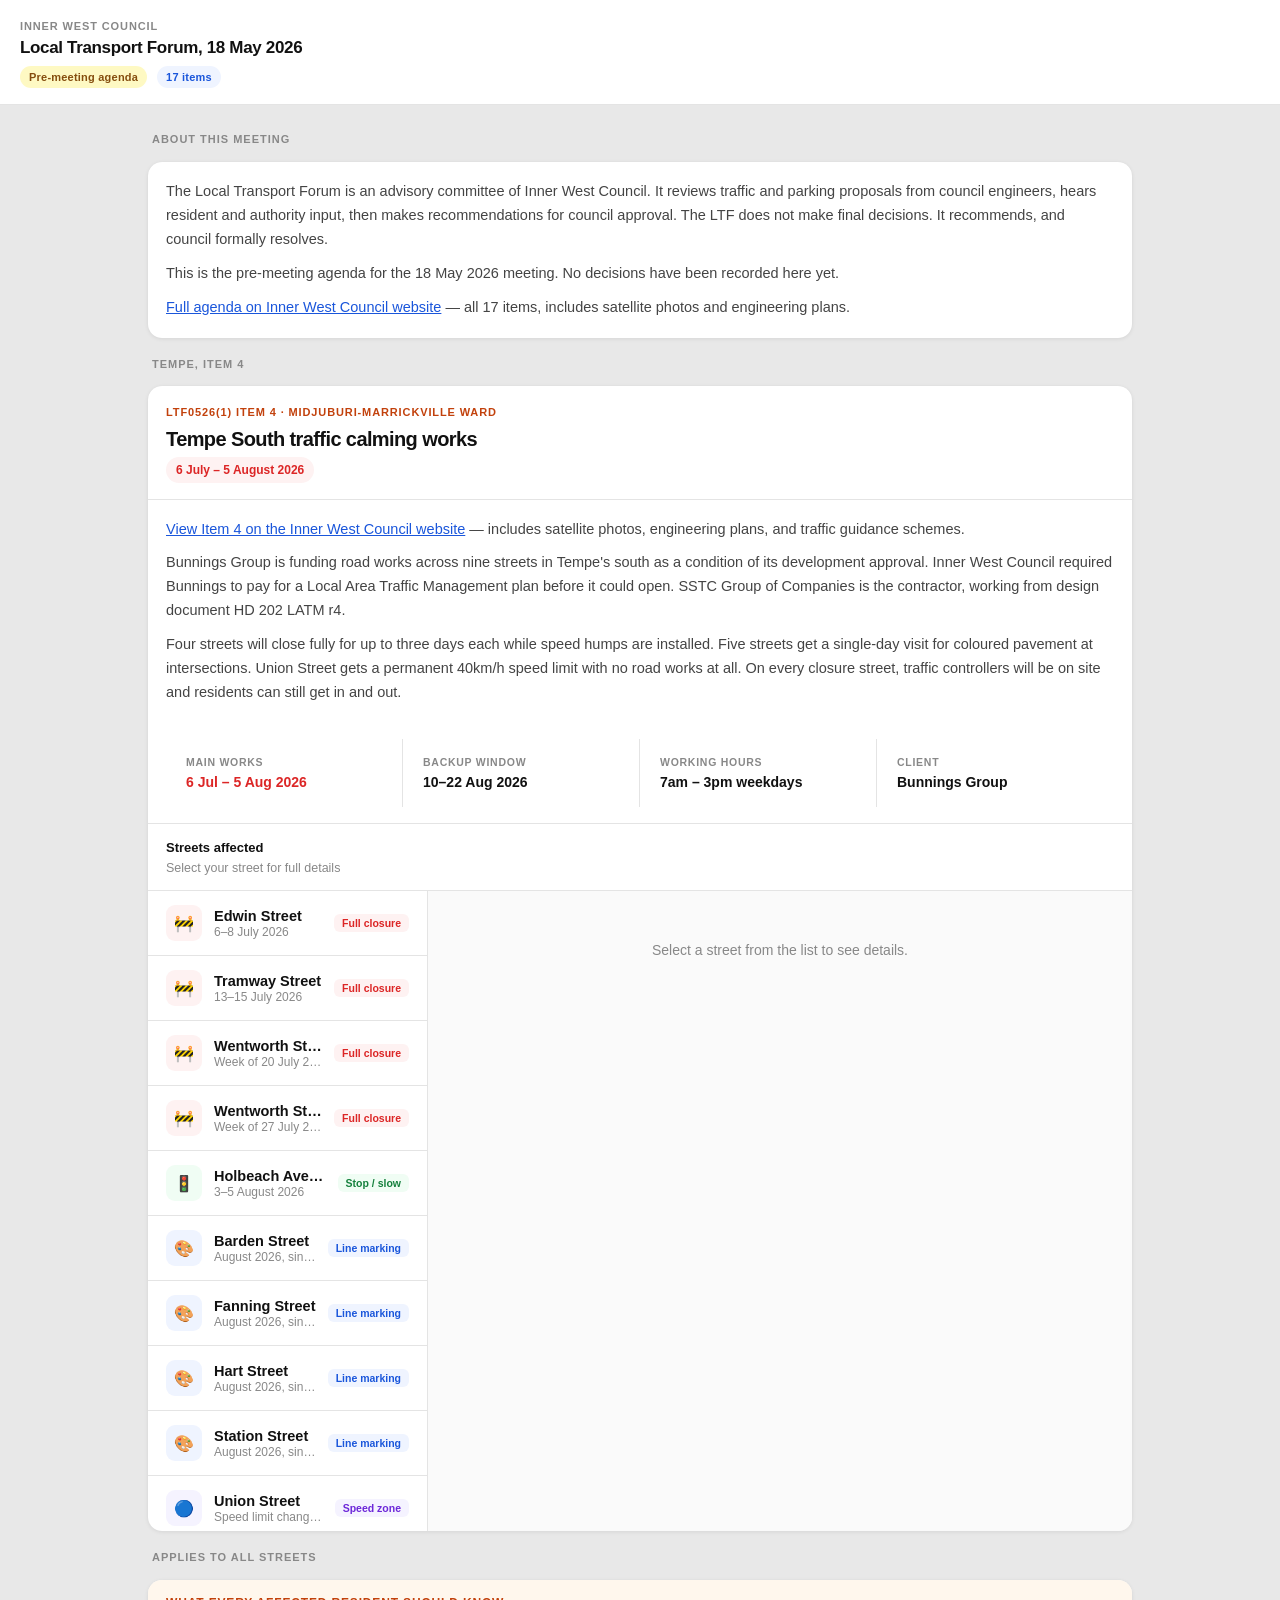
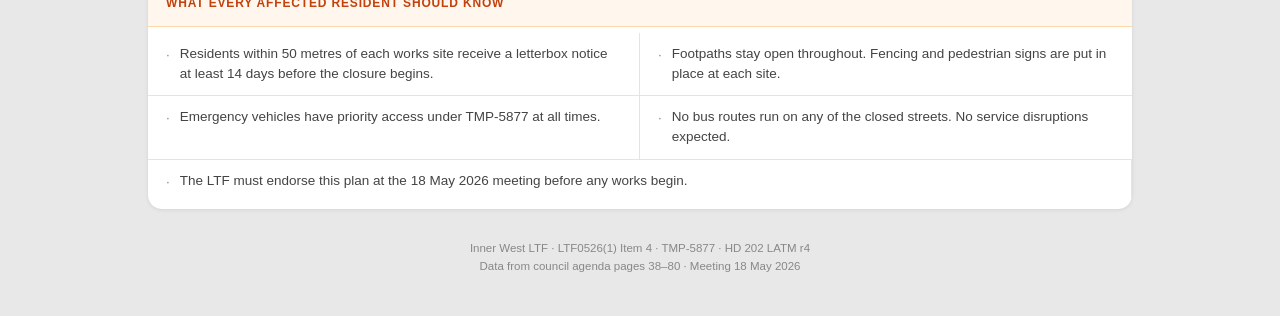
==== commit 75388fb7: "Add links to Inner West Council agenda for full detail and satellite photos Each street detail panel" ====
--- a/index.html
+++ b/index.html
@@ -170,17 +170,6 @@
   .stat-label { font-size: 10.5px; font-weight: 600; text-transform: uppercase; letter-spacing: .07em; color: var(--ink3); }
   .stat-value { font-size: 14px; font-weight: 700; color: var(--ink); line-height: 1.3; }
   .stat-value.red { color: var(--red); }
-
-  /* ── OVERVIEW MAP ── */
-  .tempe-map { width: 100%; height: auto; display: block; margin: 0 0 4px; border-radius: var(--radius-sm); }
-  .tempe-map .street-path { cursor: pointer; transition: opacity .15s; }
-  .tempe-map .street-path:hover { opacity: .7; }
-  .map-wrap { padding: 14px 18px 10px; border-bottom: 1px solid var(--border); }
-  .map-caption { font-size: 11px; color: var(--ink3); margin-top: 6px; }
-
-  /* ── STREET SCHEMATIC ── */
-  .schematic { width: 100%; display: block; margin: 12px 0 4px; }
-  .schematic-caption { font-size: 10.5px; color: var(--ink3); margin-bottom: 10px; }
 
   /* ── STREETS ── */
   .streets-head {
@@ -490,6 +479,7 @@
     <div class="card-body">
       <p class="prose">The Local Transport Forum is an advisory committee of Inner West Council. It reviews traffic and parking proposals from council engineers, hears resident and authority input, then makes recommendations for council approval. The LTF does not make final decisions. It recommends, and council formally resolves.</p>
       <p class="prose" style="margin-top:10px;">This is the pre-meeting agenda for the 18 May 2026 meeting. No decisions have been recorded here yet.</p>
+      <p class="prose" style="margin-top:10px;"><a href="https://innerwest.infocouncil.biz/Open/2026/05/LTF_18052026_AGN_4285_AT.HTM#PDF1_Contents" target="_blank" rel="noopener" style="color:var(--accent);">Full agenda on Inner West Council website</a> — all 17 items, includes satellite photos and engineering plans.</p>
     </div>
   </div>
 
@@ -503,7 +493,8 @@
     </div>
 
     <div class="card-body">
-      <p class="prose">Bunnings Group is funding road works across nine streets in Tempe's south as a condition of its development approval. Inner West Council required Bunnings to pay for a Local Area Traffic Management plan before it could open. SSTC Group of Companies is the contractor, working from design document HD 202 LATM r4.</p>
+      <p class="prose"><a href="https://innerwest.infocouncil.biz/Open/2026/05/LTF_18052026_AGN_4285_AT.HTM#PDF2_ReportName_69114" target="_blank" rel="noopener" style="color:var(--accent);">View Item 4 on the Inner West Council website</a> — includes satellite photos, engineering plans, and traffic guidance schemes.</p>
+      <p class="prose" style="margin-top:10px;">Bunnings Group is funding road works across nine streets in Tempe's south as a condition of its development approval. Inner West Council required Bunnings to pay for a Local Area Traffic Management plan before it could open. SSTC Group of Companies is the contractor, working from design document HD 202 LATM r4.</p>
       <p class="prose" style="margin-top:10px;">Four streets will close fully for up to three days each while speed humps are installed. Five streets get a single-day visit for coloured pavement at intersections. Union Street gets a permanent 40km/h speed limit with no road works at all. On every closure street, traffic controllers will be on site and residents can still get in and out.</p>
     </div>
 
@@ -524,167 +515,6 @@
         <span class="stat-label">Client</span>
         <span class="stat-value">Bunnings Group</span>
       </div>
-    </div>
-
-    <!-- OVERVIEW MAP -->
-    <div class="map-wrap">
-      <svg class="tempe-map" viewBox="0 0 700 460" xmlns="http://www.w3.org/2000/svg" role="img" aria-label="Map of Tempe South works area">
-  <rect width="700" height="460" rx="8" fill="#f5f5f4" stroke="#e4e4e4" stroke-width="1"/>
-  <polyline points="486.6,88.6 483.5,89.2 481.6,89.5 479.4,90.0 476.6,90.7 469.7,92.6" fill="none" stroke="#a0a0a0" stroke-width="4" stroke-linecap="round" stroke-linejoin="round"/>
-  <polyline points="29.0,324.6 31.7,323.2 36.6,320.7 39.0,319.5 54.3,311.3 59.5,308.5 78.9,298.2 82.1,296.5 103.7,285.1 104.6,284.7 106.6,283.6 116.9,278.1 134.2,269.2 145.3,263.2 147.0,262.3 160.6,254.9 179.1,245.3 181.8,243.8 198.6,234.9 201.4,233.4 205.9,231.1 208.1,230.0 209.6,229.3 213.3,227.7 216.9,226.1 224.8,222.1 228.9,219.9" fill="none" stroke="#a0a0a0" stroke-width="4" stroke-linecap="round" stroke-linejoin="round"/>
-  <polyline points="228.9,219.9 245.5,211.1 245.9,210.9 247.6,209.9 249.5,208.9 249.9,208.7 271.7,197.2 273.7,196.1 280.5,192.2" fill="none" stroke="#a0a0a0" stroke-width="4" stroke-linecap="round" stroke-linejoin="round"/>
-  <polyline points="469.7,92.6 467.7,93.6 459.7,97.8 446.1,104.8 435.7,110.2 423.6,116.6 410.2,123.8 394.6,131.7 388.6,134.9 386.3,136.2 384.5,137.1 384.0,137.4 369.4,145.1 352.9,153.8 349.3,155.6 336.3,162.7 332.0,164.9" fill="none" stroke="#a0a0a0" stroke-width="4" stroke-linecap="round" stroke-linejoin="round"/>
-  <polyline points="291.2,186.6 295.7,184.3 302.6,180.5" fill="none" stroke="#a0a0a0" stroke-width="4" stroke-linecap="round" stroke-linejoin="round"/>
-  <polyline points="302.6,180.5 319.5,171.5 324.6,168.8 332.0,164.9" fill="none" stroke="#a0a0a0" stroke-width="4" stroke-linecap="round" stroke-linejoin="round"/>
-  <polyline points="22.8,328.0 26.1,326.2 26.9,325.8 29.0,324.6" fill="none" stroke="#a0a0a0" stroke-width="4" stroke-linecap="round" stroke-linejoin="round"/>
-  <polyline points="469.7,92.6 472.0,90.8 476.7,89.4 479.5,88.7 481.6,88.2 482.4,88.1 485.3,87.4" fill="none" stroke="#a0a0a0" stroke-width="4" stroke-linecap="round" stroke-linejoin="round"/>
-  <polyline points="291.2,186.6 289.8,187.9 289.1,188.5 286.6,189.9" fill="none" stroke="#a0a0a0" stroke-width="4" stroke-linecap="round" stroke-linejoin="round"/>
-  <polyline points="280.5,192.2 282.1,190.8 282.5,190.5 285.4,188.9" fill="none" stroke="#a0a0a0" stroke-width="4" stroke-linecap="round" stroke-linejoin="round"/>
-  <polyline points="286.6,189.9 283.6,191.4 280.5,192.2" fill="none" stroke="#a0a0a0" stroke-width="4" stroke-linecap="round" stroke-linejoin="round"/>
-  <polyline points="285.4,188.9 287.9,187.6 291.2,186.6" fill="none" stroke="#a0a0a0" stroke-width="4" stroke-linecap="round" stroke-linejoin="round"/>
-  <polyline points="25.8,324.8 27.4,324.0 30.0,322.5" fill="none" stroke="#a0a0a0" stroke-width="4" stroke-linecap="round" stroke-linejoin="round"/>
-  <polyline points="222.6,300.6 235.4,298.3 242.4,297.1 245.3,296.4 247.9,295.6" fill="none" stroke="#a0a0a0" stroke-width="4" stroke-linecap="round" stroke-linejoin="round"/>
-  <polyline points="456.5,193.2 448.9,196.0 445.6,197.3 442.3,198.7 426.8,206.0 424.4,207.0 414.3,211.8 403.8,216.8" fill="none" stroke="#a0a0a0" stroke-width="4" stroke-linecap="round" stroke-linejoin="round"/>
-  <polyline points="183.5,315.2 194.4,308.5 197.0,307.0 199.6,305.8 202.7,304.8 207.0,303.6 210.4,302.9 211.2,302.7 213.0,302.4" fill="none" stroke="#a0a0a0" stroke-width="4" stroke-linecap="round" stroke-linejoin="round"/>
-  <polyline points="454.5,191.3 458.8,189.7 462.8,188.6 488.1,181.8 495.6,179.9 500.1,178.7 504.3,177.3 508.5,175.7 516.6,172.6 520.3,170.8" fill="none" stroke="#a0a0a0" stroke-width="4" stroke-linecap="round" stroke-linejoin="round"/>
-  <polyline points="292.6,280.2 283.6,285.2" fill="none" stroke="#a0a0a0" stroke-width="4" stroke-linecap="round" stroke-linejoin="round"/>
-  <polyline points="282.2,283.7 291.0,278.9" fill="none" stroke="#a0a0a0" stroke-width="4" stroke-linecap="round" stroke-linejoin="round"/>
-  <polyline points="277.3,288.5 275.1,289.4 273.8,290.0 268.0,291.7 257.7,294.8 249.9,297.1 245.2,298.2 241.9,298.8 238.8,299.3 224.7,301.9 217.6,303.4 215.3,303.9 213.8,304.3" fill="none" stroke="#a0a0a0" stroke-width="4" stroke-linecap="round" stroke-linejoin="round"/>
-  <polyline points="321.8,260.1 322.7,259.5 326.4,257.3 344.1,247.8 356.0,241.1" fill="none" stroke="#a0a0a0" stroke-width="4" stroke-linecap="round" stroke-linejoin="round"/>
-  <polyline points="628.2,59.5 627.0,63.0 626.8,63.5 626.0,65.1 625.3,66.5 621.0,73.3 617.4,78.8 614.1,84.0 594.7,113.7" fill="none" stroke="#a0a0a0" stroke-width="4" stroke-linecap="round" stroke-linejoin="round"/>
-  <polyline points="255.9,293.2 271.7,288.7" fill="none" stroke="#a0a0a0" stroke-width="4" stroke-linecap="round" stroke-linejoin="round"/>
-  <polyline points="71.0,389.3 68.3,391.1 65.3,393.3 60.0,397.7 55.0,403.1 49.7,408.7 48.3,410.2 47.3,411.6 46.1,413.0" fill="none" stroke="#a0a0a0" stroke-width="4" stroke-linecap="round" stroke-linejoin="round"/>
-  <polyline points="141.0,344.9 139.3,346.0 135.3,348.4 126.5,353.7 119.7,358.0 118.1,359.0 112.2,362.5 101.0,369.8 98.6,371.3 93.2,374.8 92.6,375.2 90.7,376.4" fill="none" stroke="#a0a0a0" stroke-width="4" stroke-linecap="round" stroke-linejoin="round"/>
-  <polyline points="581.8,128.1 583.7,125.9 585.6,123.1 597.0,105.6 616.2,76.2 618.5,72.6 620.0,70.3 620.2,69.9 622.1,66.3 622.7,64.6 623.5,62.9 623.6,62.4 624.6,59.1" fill="none" stroke="#a0a0a0" stroke-width="4" stroke-linecap="round" stroke-linejoin="round"/>
-  <polyline points="577.5,134.9 576.4,135.9 573.9,138.1 571.6,139.9 560.7,149.2" fill="none" stroke="#a0a0a0" stroke-width="4" stroke-linecap="round" stroke-linejoin="round"/>
-  <polyline points="283.6,285.2 280.3,287.0 279.6,287.3 277.3,288.5" fill="none" stroke="#a0a0a0" stroke-width="4" stroke-linecap="round" stroke-linejoin="round"/>
-  <polyline points="275.8,287.0 277.7,286.1 279.3,285.3" fill="none" stroke="#a0a0a0" stroke-width="4" stroke-linecap="round" stroke-linejoin="round"/>
-  <polyline points="90.7,376.4 84.8,380.4 71.0,389.3" fill="none" stroke="#a0a0a0" stroke-width="4" stroke-linecap="round" stroke-linejoin="round"/>
-  <polyline points="11.5,439.0 17.0,434.7 26.5,427.1 33.2,421.7 37.2,418.0" fill="none" stroke="#a0a0a0" stroke-width="4" stroke-linecap="round" stroke-linejoin="round"/>
-  <polyline points="139.8,343.3 141.3,342.4 149.7,336.9 157.8,331.7 166.0,326.5 174.8,320.8" fill="none" stroke="#a0a0a0" stroke-width="4" stroke-linecap="round" stroke-linejoin="round"/>
-  <polyline points="213.0,302.4 214.5,302.1" fill="none" stroke="#a0a0a0" stroke-width="4" stroke-linecap="round" stroke-linejoin="round"/>
-  <polyline points="213.8,304.3 212.0,304.7 208.8,305.5 204.5,306.6 201.7,307.5 199.2,308.6 194.9,311.0 182.4,318.4 176.5,322.0" fill="none" stroke="#a0a0a0" stroke-width="4" stroke-linecap="round" stroke-linejoin="round"/>
-  <polyline points="176.5,322.0 173.5,324.0 171.3,325.4 163.5,330.5 144.1,343.0 143.3,343.5 141.0,344.9" fill="none" stroke="#a0a0a0" stroke-width="4" stroke-linecap="round" stroke-linejoin="round"/>
-  <polyline points="109.3,362.1 113.6,359.4 114.5,358.8 116.2,357.8 118.5,356.5 129.0,350.0 137.0,345.2 137.5,344.8 139.8,343.3" fill="none" stroke="#a0a0a0" stroke-width="4" stroke-linecap="round" stroke-linejoin="round"/>
-  <polyline points="69.0,388.3 78.2,382.2 86.0,377.2 88.9,375.5" fill="none" stroke="#a0a0a0" stroke-width="4" stroke-linecap="round" stroke-linejoin="round"/>
-  <polyline points="43.9,411.5 46.1,409.2 56.0,398.7 58.3,396.4 64.8,391.2 69.0,388.3" fill="none" stroke="#a0a0a0" stroke-width="4" stroke-linecap="round" stroke-linejoin="round"/>
-  <polyline points="46.1,413.0 44.7,414.5 40.6,418.4 34.9,423.1 25.5,430.6 13.8,439.9" fill="none" stroke="#a0a0a0" stroke-width="4" stroke-linecap="round" stroke-linejoin="round"/>
-  <polyline points="316.4,265.9 303.6,273.9 292.6,280.2" fill="none" stroke="#a0a0a0" stroke-width="4" stroke-linecap="round" stroke-linejoin="round"/>
-  <polyline points="291.0,278.9 301.1,273.0" fill="none" stroke="#a0a0a0" stroke-width="4" stroke-linecap="round" stroke-linejoin="round"/>
-  <polyline points="547.1,158.7 544.5,160.1 532.8,166.7 521.1,172.6 519.9,173.1 517.7,174.1 514.9,175.2 510.3,177.0 507.5,178.0 502.8,179.8 499.1,180.7 487.1,184.0 464.9,190.2 461.3,191.5 460.6,191.6 456.5,193.2" fill="none" stroke="#a0a0a0" stroke-width="4" stroke-linecap="round" stroke-linejoin="round"/>
-  <polyline points="405.3,213.7 410.0,211.5 412.4,210.3 416.0,208.6 422.6,205.5 438.4,198.1 445.2,195.1 451.2,192.6 454.5,191.3" fill="none" stroke="#a0a0a0" stroke-width="4" stroke-linecap="round" stroke-linejoin="round"/>
-  <polyline points="301.1,273.0 304.5,270.9 313.3,265.4" fill="none" stroke="#a0a0a0" stroke-width="4" stroke-linecap="round" stroke-linejoin="round"/>
-  <polyline points="552.2,153.2 558.6,148.1 573.3,135.7 574.1,135.1 575.3,134.0" fill="none" stroke="#a0a0a0" stroke-width="4" stroke-linecap="round" stroke-linejoin="round"/>
-  <polyline points="577.6,132.0 578.8,130.9 579.4,130.3" fill="none" stroke="#a0a0a0" stroke-width="4" stroke-linecap="round" stroke-linejoin="round"/>
-  <polyline points="560.7,149.2 556.3,152.8 553.5,155.0 551.1,156.5 550.0,157.1 547.1,158.7" fill="none" stroke="#a0a0a0" stroke-width="4" stroke-linecap="round" stroke-linejoin="round"/>
-  <polyline points="247.9,295.6 255.9,293.2" fill="none" stroke="#a0a0a0" stroke-width="4" stroke-linecap="round" stroke-linejoin="round"/>
-  <polyline points="356.0,241.1 372.4,231.8 384.3,225.3 388.7,222.6 397.5,217.7 405.3,213.7" fill="none" stroke="#a0a0a0" stroke-width="4" stroke-linecap="round" stroke-linejoin="round"/>
-  <polyline points="575.3,134.0 577.6,132.0" fill="none" stroke="#a0a0a0" stroke-width="4" stroke-linecap="round" stroke-linejoin="round"/>
-  <polyline points="545.1,157.7 548.5,155.6" fill="none" stroke="#a0a0a0" stroke-width="4" stroke-linecap="round" stroke-linejoin="round"/>
-  <polyline points="594.7,113.7 592.5,117.0 588.5,123.0 586.8,125.6 584.2,129.0 582.4,130.8 581.8,131.3 581.2,131.9 580.0,132.9" fill="none" stroke="#a0a0a0" stroke-width="4" stroke-linecap="round" stroke-linejoin="round"/>
-  <polyline points="580.0,132.9 577.5,134.9" fill="none" stroke="#a0a0a0" stroke-width="4" stroke-linecap="round" stroke-linejoin="round"/>
-  <polyline points="88.9,375.5 90.9,374.2 99.2,368.7" fill="none" stroke="#a0a0a0" stroke-width="4" stroke-linecap="round" stroke-linejoin="round"/>
-  <polyline points="317.0,263.1 318.9,261.9 321.8,260.1" fill="none" stroke="#a0a0a0" stroke-width="4" stroke-linecap="round" stroke-linejoin="round"/>
-  <polyline points="99.2,368.7 100.9,367.6 109.3,362.1" fill="none" stroke="#a0a0a0" stroke-width="4" stroke-linecap="round" stroke-linejoin="round"/>
-  <polyline points="520.3,170.8 523.3,169.3 532.0,164.7" fill="none" stroke="#a0a0a0" stroke-width="4" stroke-linecap="round" stroke-linejoin="round"/>
-  <polyline points="548.5,155.6 552.2,153.2" fill="none" stroke="#a0a0a0" stroke-width="4" stroke-linecap="round" stroke-linejoin="round"/>
-  <polyline points="532.0,164.7 542.1,159.3 542.7,158.9 545.1,157.7" fill="none" stroke="#a0a0a0" stroke-width="4" stroke-linecap="round" stroke-linejoin="round"/>
-  <polyline points="579.4,130.3 581.8,128.1" fill="none" stroke="#a0a0a0" stroke-width="4" stroke-linecap="round" stroke-linejoin="round"/>
-  <polyline points="313.3,265.4 317.0,263.1" fill="none" stroke="#a0a0a0" stroke-width="4" stroke-linecap="round" stroke-linejoin="round"/>
-  <polyline points="361.0,240.5 348.9,247.4 321.9,262.6" fill="none" stroke="#a0a0a0" stroke-width="4" stroke-linecap="round" stroke-linejoin="round"/>
-  <polyline points="403.8,216.8 397.7,219.9 366.8,237.3" fill="none" stroke="#a0a0a0" stroke-width="4" stroke-linecap="round" stroke-linejoin="round"/>
-  <polyline points="366.8,237.3 364.0,238.9 361.0,240.5" fill="none" stroke="#a0a0a0" stroke-width="4" stroke-linecap="round" stroke-linejoin="round"/>
-  <polyline points="321.9,262.6 321.2,263.0 316.4,265.9" fill="none" stroke="#a0a0a0" stroke-width="4" stroke-linecap="round" stroke-linejoin="round"/>
-  <polyline points="37.2,418.0 42.2,413.1 42.7,412.6 43.9,411.5" fill="none" stroke="#a0a0a0" stroke-width="4" stroke-linecap="round" stroke-linejoin="round"/>
-  <polyline points="214.5,302.1 222.6,300.6" fill="none" stroke="#a0a0a0" stroke-width="4" stroke-linecap="round" stroke-linejoin="round"/>
-  <polyline points="174.8,320.8 183.5,315.2" fill="none" stroke="#a0a0a0" stroke-width="4" stroke-linecap="round" stroke-linejoin="round"/>
-  <polyline points="279.3,285.3 282.2,283.7" fill="none" stroke="#a0a0a0" stroke-width="4" stroke-linecap="round" stroke-linejoin="round"/>
-  <polyline points="271.7,288.7 273.1,288.3 274.0,287.9 275.8,287.0" fill="none" stroke="#a0a0a0" stroke-width="4" stroke-linecap="round" stroke-linejoin="round"/>
-  <polyline points="227.1,131.3 233.6,135.2" fill="none" stroke="#a0a0a0" stroke-width="4" stroke-linecap="round" stroke-linejoin="round"/>
-  <polyline points="136.4,80.5 138.3,81.4 139.1,81.7 141.2,82.6 146.4,84.8 147.7,85.3 156.3,89.2 160.2,91.5" fill="none" stroke="#a0a0a0" stroke-width="4" stroke-linecap="round" stroke-linejoin="round"/>
-  <polyline points="57.7,39.6 59.1,40.7 59.6,41.1 64.3,44.7 70.3,49.3 71.3,50.0 73.3,51.6 73.8,51.9 76.0,53.5 78.5,55.1 81.3,56.5 86.2,58.7 97.1,63.4 97.7,63.7 99.3,64.4 101.9,65.5 102.6,65.8 113.5,70.4 118.1,72.4 127.1,76.3" fill="none" stroke="#a0a0a0" stroke-width="4" stroke-linecap="round" stroke-linejoin="round"/>
-  <polyline points="167.3,95.8 181.1,104.1 188.2,108.4 196.4,113.3 199.3,115.0" fill="none" stroke="#a0a0a0" stroke-width="4" stroke-linecap="round" stroke-linejoin="round"/>
-  <polyline points="199.3,115.0 208.8,120.6 216.2,125.0 220.2,127.2 227.1,131.3" fill="none" stroke="#a0a0a0" stroke-width="4" stroke-linecap="round" stroke-linejoin="round"/>
-  <polyline points="233.6,135.2 234.4,135.7 247.1,143.4 254.7,148.2 255.5,148.9 256.3,149.5" fill="none" stroke="#a0a0a0" stroke-width="4" stroke-linecap="round" stroke-linejoin="round"/>
-  <polyline points="160.2,91.5 165.4,94.6 167.3,95.8" fill="none" stroke="#a0a0a0" stroke-width="4" stroke-linecap="round" stroke-linejoin="round"/>
-  <polyline points="127.1,76.3 133.6,79.3 134.3,79.6 136.4,80.5" fill="none" stroke="#a0a0a0" stroke-width="4" stroke-linecap="round" stroke-linejoin="round"/>
-  <polyline points="27.0,15.4 36.4,22.7 42.5,27.5 43.9,28.6 50.4,33.8 55.7,37.9 56.3,38.4 57.7,39.6" fill="none" stroke="#a0a0a0" stroke-width="4" stroke-linecap="round" stroke-linejoin="round"/>
-  <polyline points="573.9,254.4 568.4,258.5 562.6,262.9 561.7,263.7" fill="none" stroke="#c8c8c8" stroke-width="2" stroke-linecap="round" stroke-linejoin="round"/>
-  <polyline points="558.0,267.0 556.0,268.8 555.4,269.3" fill="none" stroke="#c8c8c8" stroke-width="2" stroke-linecap="round" stroke-linejoin="round"/>
-  <polyline points="704.7,213.2 683.7,218.0 681.3,218.5 656.8,223.9 628.1,230.3 613.6,235.0 610.3,236.2 596.2,242.1 594.3,243.0 587.5,246.5 585.2,247.6 573.9,254.4" fill="none" stroke="#c8c8c8" stroke-width="2" stroke-linecap="round" stroke-linejoin="round"/>
-  <polyline points="727.7,208.1 721.7,210.2 714.5,212.3 687.5,218.6 640.5,229.0 627.8,232.0 616.7,235.7 603.4,240.6 596.8,243.6 596.1,244.0 589.1,247.7 582.4,251.3 575.5,255.4 570.0,259.6 563.8,264.7 560.5,267.4 558.7,268.8 558.1,269.8 558.0,270.1" fill="none" stroke="#c8c8c8" stroke-width="2" stroke-linecap="round" stroke-linejoin="round"/>
-  <polyline points="555.4,269.3 553.2,271.3" fill="none" stroke="#c8c8c8" stroke-width="2" stroke-linecap="round" stroke-linejoin="round"/>
-  <polyline points="561.7,263.7 558.0,267.0" fill="none" stroke="#c8c8c8" stroke-width="2" stroke-linecap="round" stroke-linejoin="round"/>
-  <polyline points="251.3,59.3 250.0,58.5 222.7,41.5 198.9,26.8 197.4,25.9 196.0,25.2" fill="none" stroke="#c8c8c8" stroke-width="2" stroke-linecap="round" stroke-linejoin="round"/>
-  <polyline points="256.3,149.5 257.2,150.8 257.7,151.6 258.0,152.3 258.0,153.2 257.9,154.1 257.5,155.1 256.9,155.9 256.0,156.9 255.2,157.7 254.2,158.4 253.4,159.0 252.3,159.7 247.7,162.0 238.1,166.7" fill="none" stroke="#c8c8c8" stroke-width="2" stroke-linecap="round" stroke-linejoin="round"/>
-  <polyline points="467.6,60.3 467.5,60.6 467.2,60.8 465.3,61.6" fill="none" stroke="#c8c8c8" stroke-width="2" stroke-linecap="round" stroke-linejoin="round"/>
-  <polyline points="451.2,57.6 448.8,57.8 447.4,57.8 445.1,57.8" fill="none" stroke="#c8c8c8" stroke-width="2" stroke-linecap="round" stroke-linejoin="round"/>
-  <polyline points="446.6,55.9 448.5,56.3 451.2,57.6" fill="none" stroke="#c8c8c8" stroke-width="2" stroke-linecap="round" stroke-linejoin="round"/>
-  <polyline points="257.7,151.6 255.9,152.0 255.5,152.0 254.8,152.2 254.1,152.4 253.2,152.8 252.3,153.5 251.0,154.6 245.0,158.7 234.7,163.8 203.4,179.4 199.4,181.4 198.2,182.3 197.3,183.3 195.7,185.0" fill="none" stroke="#c8c8c8" stroke-width="2" stroke-linecap="round" stroke-linejoin="round"/>
-  <polyline points="208.4,182.1 204.1,184.1 202.9,184.6 201.7,185.1 200.3,185.5 199.1,185.7 197.6,185.7 195.7,185.0" fill="none" stroke="#c8c8c8" stroke-width="2" stroke-linecap="round" stroke-linejoin="round"/>
-  <polyline points="229.1,171.2 224.5,173.3 222.7,174.2 221.0,175.0 217.1,177.9" fill="none" stroke="#c8c8c8" stroke-width="2" stroke-linecap="round" stroke-linejoin="round"/>
-  <polyline points="456.1,63.8 453.1,59.2 452.5,58.5 452.0,58.0 451.5,57.7 451.2,57.6" fill="none" stroke="#c8c8c8" stroke-width="2" stroke-linecap="round" stroke-linejoin="round"/>
-  <polyline points="465.3,61.6 461.3,63.1" fill="none" stroke="#c8c8c8" stroke-width="2" stroke-linecap="round" stroke-linejoin="round"/>
-  <polyline points="461.3,63.1 457.9,64.2 457.4,64.3 456.7,64.1 456.1,63.8" fill="none" stroke="#c8c8c8" stroke-width="2" stroke-linecap="round" stroke-linejoin="round"/>
-  <polyline points="229.1,171.2 228.4,171.8 227.8,172.4 227.3,173.1 226.8,174.1 226.7,174.5 226.7,175.3 226.6,175.9 226.6,176.9" fill="none" stroke="#c8c8c8" stroke-width="2" stroke-linecap="round" stroke-linejoin="round"/>
-  <polyline points="217.1,177.9 208.4,182.1" fill="none" stroke="#c8c8c8" stroke-width="2" stroke-linecap="round" stroke-linejoin="round"/>
-  <polyline points="226.6,176.9 225.0,176.6 223.3,176.5 221.6,176.6 220.0,176.9 218.4,177.3 217.1,177.9" fill="none" stroke="#c8c8c8" stroke-width="2" stroke-linecap="round" stroke-linejoin="round"/>
-  <polyline points="238.1,166.7 229.1,171.2" fill="none" stroke="#c8c8c8" stroke-width="2" stroke-linecap="round" stroke-linejoin="round"/>
-  <polyline points="72.3,322.6 110.7,350.8" fill="none" stroke="#c8c8c8" stroke-width="2" stroke-linecap="round" stroke-linejoin="round"/>
-  <polyline points="81.3,56.5 82.3,55.6 82.7,55.2 104.9,35.0 114.9,25.6" fill="none" stroke="#c8c8c8" stroke-width="2" stroke-linecap="round" stroke-linejoin="round"/>
-  <polyline points="116.0,422.4 122.4,417.6 137.0,408.0 150.8,398.9 164.5,389.8" fill="none" stroke="#c8c8c8" stroke-width="2" stroke-linecap="round" stroke-linejoin="round"/>
-  <polyline points="164.5,389.8 177.9,381.2 190.7,372.6 191.5,372.1" fill="none" stroke="#c8c8c8" stroke-width="2" stroke-linecap="round" stroke-linejoin="round"/>
-  <polyline points="138.0,293.7 129.5,298.2 119.4,303.4 100.9,313.1 99.8,313.7" fill="none" stroke="#dc2626" stroke-width="5" stroke-linecap="round" stroke-linejoin="round" class="street-path" data-street="edwin" onclick="toggle('edwin')" role="button" aria-label="Edwin St"><title>Edwin St</title></polyline>
-  <polyline points="95.2,310.3 94.5,310.7 78.4,319.3 72.3,322.6 55.2,331.6 43.3,337.9 26.0,347.9 24.0,349.0" fill="none" stroke="#dc2626" stroke-width="5" stroke-linecap="round" stroke-linejoin="round" class="street-path" data-street="edwin" onclick="toggle('edwin')" role="button" aria-label="Edwin St"><title>Edwin St</title></polyline>
-  <polyline points="39.0,319.5 40.0,320.2 55.2,331.6 72.2,343.9" fill="none" stroke="#dc2626" stroke-width="5" stroke-linecap="round" stroke-linejoin="round" class="street-path" data-street="tramway" onclick="toggle('tramway')" role="button" aria-label="Tramway St"><title>Tramway St</title></polyline>
-  <polyline points="150.8,398.9 109.4,377.1 100.0,372.0 98.6,371.3" fill="none" stroke="#dc2626" stroke-width="5" stroke-linecap="round" stroke-linejoin="round" class="street-path" data-street="wentworth-n" onclick="toggle('wentworth-n')" role="button" aria-label="Wentworth St"><title>Wentworth St</title></polyline>
-  <polyline points="46.1,413.0 47.3,413.8 47.8,414.1 49.5,415.6 51.7,417.4 54.0,419.7" fill="none" stroke="#c2410c" stroke-width="5" stroke-linecap="round" stroke-linejoin="round" class="street-path" data-street="holbeach" onclick="toggle('holbeach')" role="button" aria-label="Holbeach Ave"><title>Holbeach Ave</title></polyline>
-  <polyline points="116.9,422.8 116.0,422.4 113.1,420.7 106.1,417.6 103.5,416.8 100.7,416.4 97.6,416.7 95.8,417.2 94.2,418.1 84.4,424.9 77.6,430.5" fill="none" stroke="#c2410c" stroke-width="5" stroke-linecap="round" stroke-linejoin="round" class="street-path" data-street="holbeach" onclick="toggle('holbeach')" role="button" aria-label="Holbeach Ave"><title>Holbeach Ave</title></polyline>
-  <polyline points="71.7,434.0 73.6,433.3 77.6,430.5" fill="none" stroke="#c2410c" stroke-width="5" stroke-linecap="round" stroke-linejoin="round" class="street-path" data-street="holbeach" onclick="toggle('holbeach')" role="button" aria-label="Holbeach Ave"><title>Holbeach Ave</title></polyline>
-  <polyline points="43.9,411.5 46.1,413.0" fill="none" stroke="#c2410c" stroke-width="5" stroke-linecap="round" stroke-linejoin="round" class="street-path" data-street="holbeach" onclick="toggle('holbeach')" role="button" aria-label="Holbeach Ave"><title>Holbeach Ave</title></polyline>
-  <polyline points="54.0,419.7 63.4,428.1 68.3,432.5" fill="none" stroke="#c2410c" stroke-width="5" stroke-linecap="round" stroke-linejoin="round" class="street-path" data-street="holbeach" onclick="toggle('holbeach')" role="button" aria-label="Holbeach Ave"><title>Holbeach Ave</title></polyline>
-  <polyline points="177.9,381.2 130.6,356.2 127.7,354.5 126.5,353.7" fill="none" stroke="#1a56db" stroke-width="5" stroke-linecap="round" stroke-linejoin="round" class="street-path" data-street="barden" onclick="toggle('barden')" role="button" aria-label="Barden St"><title>Barden St</title></polyline>
-  <polyline points="177.9,381.2 183.6,384.0" fill="none" stroke="#1a56db" stroke-width="5" stroke-linecap="round" stroke-linejoin="round" class="street-path" data-street="barden" onclick="toggle('barden')" role="button" aria-label="Barden St"><title>Barden St</title></polyline>
-  <polyline points="112.2,362.5 113.6,363.2 118.5,366.1 164.5,389.8" fill="none" stroke="#1a56db" stroke-width="5" stroke-linecap="round" stroke-linejoin="round" class="street-path" data-street="fanning" onclick="toggle('fanning')" role="button" aria-label="Fanning St"><title>Fanning St</title></polyline>
-  <polyline points="84.8,380.4 86.0,381.0 137.0,408.0" fill="none" stroke="#1a56db" stroke-width="5" stroke-linecap="round" stroke-linejoin="round" class="street-path" data-street="hart" onclick="toggle('hart')" role="button" aria-label="Hart St"><title>Hart St</title></polyline>
-  <polyline points="122.4,417.6 102.7,406.7 88.7,399.0 72.1,389.9 71.0,389.3" fill="none" stroke="#1a56db" stroke-width="5" stroke-linecap="round" stroke-linejoin="round" class="street-path" data-street="station" onclick="toggle('station')" role="button" aria-label="Station St"><title>Station St</title></polyline>
-  <polyline points="71.0,389.3 69.0,388.3" fill="none" stroke="#1a56db" stroke-width="5" stroke-linecap="round" stroke-linejoin="round" class="street-path" data-street="station" onclick="toggle('station')" role="button" aria-label="Station St"><title>Station St</title></polyline>
-  <polyline points="138.5,342.4 131.8,337.4 128.1,334.7 120.6,329.1 99.8,313.7" fill="none" stroke="#7c3aed" stroke-width="5" stroke-linecap="round" stroke-linejoin="round" class="street-path" data-street="union" onclick="toggle('union')" role="button" aria-label="Union St"><title>Union St</title></polyline>
-  <polyline points="99.8,313.7 97.3,311.9 95.2,310.3 93.1,308.7 80.1,299.1 78.9,298.2" fill="none" stroke="#7c3aed" stroke-width="5" stroke-linecap="round" stroke-linejoin="round" class="street-path" data-street="union" onclick="toggle('union')" role="button" aria-label="Union St"><title>Union St</title></polyline>
-  <polyline points="141.0,344.9 139.8,343.3" fill="none" stroke="#7c3aed" stroke-width="5" stroke-linecap="round" stroke-linejoin="round" class="street-path" data-street="union" onclick="toggle('union')" role="button" aria-label="Union St"><title>Union St</title></polyline>
-  <polyline points="139.8,343.3 138.5,342.4" fill="none" stroke="#7c3aed" stroke-width="5" stroke-linecap="round" stroke-linejoin="round" class="street-path" data-street="union" onclick="toggle('union')" role="button" aria-label="Union St"><title>Union St</title></polyline>
-  <text x="82.8" y="319.3" transform="rotate(334.1,82.8,319.3)" text-anchor="middle" dominant-baseline="auto" font-family="-apple-system,BlinkMacSystemFont,'Segoe UI',Helvetica,Arial,sans-serif" font-size="9.5" font-weight="600" fill="white" stroke="white" stroke-width="3" paint-order="stroke" dy="-7" pointer-events="none">Edwin St</text>
-  <text x="82.8" y="319.3" transform="rotate(334.1,82.8,319.3)" text-anchor="middle" dominant-baseline="auto" font-family="-apple-system,BlinkMacSystemFont,'Segoe UI',Helvetica,Arial,sans-serif" font-size="9.5" font-weight="600" fill="#dc2626" dy="-7" pointer-events="none">Edwin St</text>
-  <text x="51.6" y="328.8" transform="rotate(36.3,51.6,328.8)" text-anchor="middle" dominant-baseline="auto" font-family="-apple-system,BlinkMacSystemFont,'Segoe UI',Helvetica,Arial,sans-serif" font-size="9.5" font-weight="600" fill="white" stroke="white" stroke-width="3" paint-order="stroke" dy="-7" pointer-events="none">Tramway St</text>
-  <text x="51.6" y="328.8" transform="rotate(36.3,51.6,328.8)" text-anchor="middle" dominant-baseline="auto" font-family="-apple-system,BlinkMacSystemFont,'Segoe UI',Helvetica,Arial,sans-serif" font-size="9.5" font-weight="600" fill="#dc2626" dy="-7" pointer-events="none">Tramway St</text>
-  <text x="114.7" y="379.8" transform="rotate(27.9,114.7,379.8)" text-anchor="middle" dominant-baseline="auto" font-family="-apple-system,BlinkMacSystemFont,'Segoe UI',Helvetica,Arial,sans-serif" font-size="9.5" font-weight="600" fill="white" stroke="white" stroke-width="3" paint-order="stroke" dy="-7" pointer-events="none">Wentworth St</text>
-  <text x="114.7" y="379.8" transform="rotate(27.9,114.7,379.8)" text-anchor="middle" dominant-baseline="auto" font-family="-apple-system,BlinkMacSystemFont,'Segoe UI',Helvetica,Arial,sans-serif" font-size="9.5" font-weight="600" fill="#dc2626" dy="-7" pointer-events="none">Wentworth St</text>
-  <text x="76.0" y="420.8" transform="rotate(41.1,76.0,420.8)" text-anchor="middle" dominant-baseline="auto" font-family="-apple-system,BlinkMacSystemFont,'Segoe UI',Helvetica,Arial,sans-serif" font-size="9.5" font-weight="600" fill="white" stroke="white" stroke-width="3" paint-order="stroke" dy="-7" pointer-events="none">Holbeach Ave</text>
-  <text x="76.0" y="420.8" transform="rotate(41.1,76.0,420.8)" text-anchor="middle" dominant-baseline="auto" font-family="-apple-system,BlinkMacSystemFont,'Segoe UI',Helvetica,Arial,sans-serif" font-size="9.5" font-weight="600" fill="#c2410c" dy="-7" pointer-events="none">Holbeach Ave</text>
-  <text x="154.0" y="368.5" transform="rotate(26.3,154.0,368.5)" text-anchor="middle" dominant-baseline="auto" font-family="-apple-system,BlinkMacSystemFont,'Segoe UI',Helvetica,Arial,sans-serif" font-size="9.5" font-weight="600" fill="white" stroke="white" stroke-width="3" paint-order="stroke" dy="-7" pointer-events="none">Barden St</text>
-  <text x="154.0" y="368.5" transform="rotate(26.3,154.0,368.5)" text-anchor="middle" dominant-baseline="auto" font-family="-apple-system,BlinkMacSystemFont,'Segoe UI',Helvetica,Arial,sans-serif" font-size="9.5" font-weight="600" fill="#1a56db" dy="-7" pointer-events="none">Barden St</text>
-  <text x="127.2" y="370.4" transform="rotate(27.6,127.2,370.4)" text-anchor="middle" dominant-baseline="auto" font-family="-apple-system,BlinkMacSystemFont,'Segoe UI',Helvetica,Arial,sans-serif" font-size="9.5" font-weight="600" fill="white" stroke="white" stroke-width="3" paint-order="stroke" dy="-7" pointer-events="none">Fanning St</text>
-  <text x="127.2" y="370.4" transform="rotate(27.6,127.2,370.4)" text-anchor="middle" dominant-baseline="auto" font-family="-apple-system,BlinkMacSystemFont,'Segoe UI',Helvetica,Arial,sans-serif" font-size="9.5" font-weight="600" fill="#1a56db" dy="-7" pointer-events="none">Fanning St</text>
-  <text x="102.6" y="389.8" transform="rotate(27.9,102.6,389.8)" text-anchor="middle" dominant-baseline="auto" font-family="-apple-system,BlinkMacSystemFont,'Segoe UI',Helvetica,Arial,sans-serif" font-size="9.5" font-weight="600" fill="white" stroke="white" stroke-width="3" paint-order="stroke" dy="-7" pointer-events="none">Hart St</text>
-  <text x="102.6" y="389.8" transform="rotate(27.9,102.6,389.8)" text-anchor="middle" dominant-baseline="auto" font-family="-apple-system,BlinkMacSystemFont,'Segoe UI',Helvetica,Arial,sans-serif" font-size="9.5" font-weight="600" fill="#1a56db" dy="-7" pointer-events="none">Hart St</text>
-  <text x="85.3" y="397.2" transform="rotate(28.8,85.3,397.2)" text-anchor="middle" dominant-baseline="auto" font-family="-apple-system,BlinkMacSystemFont,'Segoe UI',Helvetica,Arial,sans-serif" font-size="9.5" font-weight="600" fill="white" stroke="white" stroke-width="3" paint-order="stroke" dy="-7" pointer-events="none">Station St</text>
-  <text x="85.3" y="397.2" transform="rotate(28.8,85.3,397.2)" text-anchor="middle" dominant-baseline="auto" font-family="-apple-system,BlinkMacSystemFont,'Segoe UI',Helvetica,Arial,sans-serif" font-size="9.5" font-weight="600" fill="#1a56db" dy="-7" pointer-events="none">Station St</text>
-  <text x="114.8" y="324.9" transform="rotate(0.0,114.8,324.9)" text-anchor="middle" dominant-baseline="auto" font-family="-apple-system,BlinkMacSystemFont,'Segoe UI',Helvetica,Arial,sans-serif" font-size="9.5" font-weight="600" fill="white" stroke="white" stroke-width="3" paint-order="stroke" dy="-7" pointer-events="none">Union St</text>
-  <text x="114.8" y="324.9" transform="rotate(0.0,114.8,324.9)" text-anchor="middle" dominant-baseline="auto" font-family="-apple-system,BlinkMacSystemFont,'Segoe UI',Helvetica,Arial,sans-serif" font-size="9.5" font-weight="600" fill="#7c3aed" dy="-7" pointer-events="none">Union St</text>
-  <rect x="534" y="26" width="142" height="84" rx="5" fill="white" fill-opacity="0.88" stroke="#e4e4e4" stroke-width="1"/>
-  <rect x="542" y="34" width="14" height="6" rx="2" fill="#dc2626"/>
-  <text x="561" y="40" font-family="-apple-system,BlinkMacSystemFont,'Segoe UI',Helvetica,Arial,sans-serif" font-size="9" fill="#444">Full closure</text>
-  <rect x="542" y="52" width="14" height="6" rx="2" fill="#c2410c"/>
-  <text x="561" y="58" font-family="-apple-system,BlinkMacSystemFont,'Segoe UI',Helvetica,Arial,sans-serif" font-size="9" fill="#444">Stop/slow</text>
-  <rect x="542" y="70" width="14" height="6" rx="2" fill="#1a56db"/>
-  <text x="561" y="76" font-family="-apple-system,BlinkMacSystemFont,'Segoe UI',Helvetica,Arial,sans-serif" font-size="9" fill="#444">Line marking</text>
-  <rect x="542" y="88" width="14" height="6" rx="2" fill="#7c3aed"/>
-  <text x="561" y="94" font-family="-apple-system,BlinkMacSystemFont,'Segoe UI',Helvetica,Arial,sans-serif" font-size="9" fill="#444">Speed zone</text>
-  <text x="48" y="38" text-anchor="middle" font-size="10" font-weight="700" fill="#666" font-family="-apple-system,BlinkMacSystemFont,'Segoe UI',Helvetica,Arial,sans-serif">N</text>
-  <line x1="48" y1="40" x2="48" y2="56" stroke="#888" stroke-width="1.5"/>
-  <polygon points="48,40 44,52 48,49 52,52" fill="#555"/>
-</svg>
-      <p class="map-caption">Tap a coloured street to see works details. Grey lines are context streets not affected.</p>
     </div>
 
     <!-- STREETS -->
@@ -712,16 +542,6 @@
         <div class="street-detail" id="detail-edwin">
           <div class="detail-inner">
             <div class="notice">Your street closes for three days while a speed hump is installed between Stanley Street and Tramway Street. You can still get in and out. A traffic controller will be on site the whole time. Through traffic is detoured via surrounding streets.</div>
-            <svg class="schematic" viewBox="0 0 420 60" xmlns="http://www.w3.org/2000/svg" aria-label="Edwin Street closure zone">
-              <rect width="420" height="60" fill="#f9f9f9" rx="6" stroke="#e8e8e8" stroke-width="1"/>
-              <rect x="60" y="24" width="300" height="14" rx="2" fill="#fca5a5" opacity="0.6"/>
-              <rect x="60" y="24" width="300" height="14" rx="2" fill="#dc2626" opacity="0.8"/>
-              <line x1="60" y1="16" x2="60" y2="46" stroke="#aaa" stroke-width="1.5"/>
-              <text x="60" y="12" text-anchor="middle" font-size="9" fill="#555" font-family="-apple-system,sans-serif">Stanley St</text>
-              <line x1="360" y1="16" x2="360" y2="46" stroke="#aaa" stroke-width="1.5"/>
-              <text x="360" y="12" text-anchor="middle" font-size="9" fill="#555" font-family="-apple-system,sans-serif">Tramway St</text>
-              <text x="210" y="55" text-anchor="middle" font-size="9" fill="#dc2626" font-weight="600" font-family="-apple-system,sans-serif">Full road closure · 6–8 July · speed hump</text>
-            </svg>
             <div class="fact-grid">
               <div class="fact"><div class="fact-label">Closes</div><div class="fact-value red">7am Mon 6 July</div></div>
               <div class="fact"><div class="fact-label">Reopens</div><div class="fact-value red">3pm Wed 8 July</div></div>
@@ -755,15 +575,6 @@
         <div class="street-detail" id="detail-tramway">
           <div class="detail-inner">
             <div class="notice">Tramway Street closes for three days between Unwin's Bridge Road and Edwin Street. A speed hump goes in first, then the crew returns on a separate day in July for line marking. Heavy vehicles are routed via Unwin's Bridge Road while the street is closed. SSTC has already notified residents on this street.</div>
-            <svg class="schematic" viewBox="0 0 420 60" xmlns="http://www.w3.org/2000/svg" aria-label="Tramway Street closure zone">
-              <rect width="420" height="60" fill="#f9f9f9" rx="6" stroke="#e8e8e8" stroke-width="1"/>
-              <rect x="60" y="24" width="300" height="14" rx="2" fill="#dc2626" opacity="0.8"/>
-              <line x1="60" y1="16" x2="60" y2="46" stroke="#aaa" stroke-width="1.5"/>
-              <text x="60" y="12" text-anchor="middle" font-size="9" fill="#555" font-family="-apple-system,sans-serif">Unwins Bridge Rd</text>
-              <line x1="360" y1="16" x2="360" y2="46" stroke="#aaa" stroke-width="1.5"/>
-              <text x="360" y="12" text-anchor="middle" font-size="9" fill="#555" font-family="-apple-system,sans-serif">Edwin St</text>
-              <text x="210" y="55" text-anchor="middle" font-size="9" fill="#dc2626" font-weight="600" font-family="-apple-system,sans-serif">Full road closure · 13–15 July · speed hump + line marking</text>
-            </svg>
             <div class="fact-grid">
               <div class="fact"><div class="fact-label">Closes</div><div class="fact-value red">7am Mon 13 July</div></div>
               <div class="fact"><div class="fact-label">Reopens</div><div class="fact-value red">3pm Wed 15 July</div></div>
@@ -796,19 +607,6 @@
         <div class="street-detail" id="detail-wentworth-n">
           <div class="detail-inner">
             <div class="notice">The northern half of Wentworth Street, between Princes Highway and South Street, closes for approximately three days. A speed hump and a raised pedestrian crossing go in during this visit. Temporary No Stopping signs are installed on both sides of the street near nos. 45–49 and Tempe Tyres at no. 46, and removed at the contractor's cost when works finish.</div>
-            <svg class="schematic" viewBox="0 0 420 68" xmlns="http://www.w3.org/2000/svg" aria-label="Wentworth Street north closure zone">
-              <rect width="420" height="68" fill="#f9f9f9" rx="6" stroke="#e8e8e8" stroke-width="1"/>
-              <rect x="60" y="24" width="300" height="14" rx="2" fill="#dc2626" opacity="0.8"/>
-              <!-- no stopping zones near Princes Hwy end -->
-              <rect x="270" y="22" width="50" height="6" rx="1" fill="#c2410c" opacity="0.9"/>
-              <rect x="270" y="32" width="44" height="6" rx="1" fill="#c2410c" opacity="0.9"/>
-              <line x1="60" y1="16" x2="60" y2="46" stroke="#aaa" stroke-width="1.5"/>
-              <text x="60" y="12" text-anchor="middle" font-size="9" fill="#555" font-family="-apple-system,sans-serif">South St</text>
-              <line x1="360" y1="16" x2="360" y2="46" stroke="#aaa" stroke-width="1.5"/>
-              <text x="360" y="12" text-anchor="middle" font-size="9" fill="#555" font-family="-apple-system,sans-serif">Princes Hwy</text>
-              <text x="210" y="57" text-anchor="middle" font-size="9" fill="#dc2626" font-weight="600" font-family="-apple-system,sans-serif">Full road closure · week of 20 July · speed hump + raised crossing</text>
-              <text x="210" y="65" text-anchor="middle" font-size="8.5" fill="#c2410c" font-family="-apple-system,sans-serif">Amber zones: temp No Stopping (nos. 45–49 and Tempe Tyres)</text>
-            </svg>
             <div class="fact-grid">
               <div class="fact"><div class="fact-label">Approx. closure week</div><div class="fact-value red">20 July 2026</div></div>
               <div class="fact"><div class="fact-label">Duration</div><div class="fact-value">~3 days</div></div>
@@ -841,19 +639,6 @@
         <div class="street-detail" id="detail-wentworth-s">
           <div class="detail-inner">
             <div class="notice">The southern half of Wentworth Street, between South Street and Princes Highway, gets its own closure the week after the northern section. One to three days for a speed hump. Temporary No Stopping signs go in near nos. 13–16 on both sides, removed by the contractor when done.</div>
-            <svg class="schematic" viewBox="0 0 420 68" xmlns="http://www.w3.org/2000/svg" aria-label="Wentworth Street south closure zone">
-              <rect width="420" height="68" fill="#f9f9f9" rx="6" stroke="#e8e8e8" stroke-width="1"/>
-              <rect x="60" y="24" width="300" height="14" rx="2" fill="#dc2626" opacity="0.8"/>
-              <!-- no stopping zones near South St end -->
-              <rect x="100" y="22" width="44" height="6" rx="1" fill="#c2410c" opacity="0.9"/>
-              <rect x="100" y="32" width="43" height="6" rx="1" fill="#c2410c" opacity="0.9"/>
-              <line x1="60" y1="16" x2="60" y2="46" stroke="#aaa" stroke-width="1.5"/>
-              <text x="60" y="12" text-anchor="middle" font-size="9" fill="#555" font-family="-apple-system,sans-serif">Princes Hwy</text>
-              <line x1="360" y1="16" x2="360" y2="46" stroke="#aaa" stroke-width="1.5"/>
-              <text x="360" y="12" text-anchor="middle" font-size="9" fill="#555" font-family="-apple-system,sans-serif">South St</text>
-              <text x="210" y="57" text-anchor="middle" font-size="9" fill="#dc2626" font-weight="600" font-family="-apple-system,sans-serif">Full road closure · week of 27 July · speed hump</text>
-              <text x="210" y="65" text-anchor="middle" font-size="8.5" fill="#c2410c" font-family="-apple-system,sans-serif">Amber zones: temp No Stopping (nos. 13–15 and nos. 14–16)</text>
-            </svg>
             <div class="fact-grid">
               <div class="fact"><div class="fact-label">Approx. closure week</div><div class="fact-value red">27 July 2026</div></div>
               <div class="fact"><div class="fact-label">Duration</div><div class="fact-value">1–3 days</div></div>
@@ -886,16 +671,6 @@
         <div class="street-detail" id="detail-holbeach">
           <div class="detail-inner">
             <div class="notice">Holbeach Avenue stays open but narrows to a single shared lane for three days. Traffic controllers alternate the two directions with radios and portable booms: one side waits while the other goes through. The equipment is removed each evening, so the street is fully open overnight. Speed drops temporarily to 40km/h through the work zone.</div>
-            <svg class="schematic" viewBox="0 0 420 60" xmlns="http://www.w3.org/2000/svg" aria-label="Holbeach Avenue works zone">
-              <rect width="420" height="60" fill="#f9f9f9" rx="6" stroke="#e8e8e8" stroke-width="1"/>
-              <rect x="60" y="24" width="300" height="14" rx="2" fill="#e0e0e0"/>
-              <rect x="60" y="24" width="300" height="14" rx="2" fill="#c2410c" opacity="0.75"/>
-              <line x1="60" y1="16" x2="60" y2="46" stroke="#aaa" stroke-width="1.5"/>
-              <text x="60" y="12" text-anchor="middle" font-size="9" fill="#555" font-family="-apple-system,sans-serif">south end</text>
-              <line x1="360" y1="16" x2="360" y2="46" stroke="#aaa" stroke-width="1.5"/>
-              <text x="360" y="12" text-anchor="middle" font-size="9" fill="#555" font-family="-apple-system,sans-serif">Unwins Bridge Rd</text>
-              <text x="210" y="55" text-anchor="middle" font-size="9" fill="#c2410c" font-weight="600" font-family="-apple-system,sans-serif">Stop/slow · 3–5 Aug · single shared lane · temp 40 km/h</text>
-            </svg>
             <div class="fact-grid">
               <div class="fact"><div class="fact-label">Works start</div><div class="fact-value red">7am Mon 3 August</div></div>
               <div class="fact"><div class="fact-label">Works end</div><div class="fact-value red">3pm Wed 5 August</div></div>
@@ -931,16 +706,6 @@
         <div class="street-detail" id="detail-barden">
           <div class="detail-inner">
             <div class="notice">Barden Street gets a single-day visit in August. Coloured and textured road surface is applied at intersections, a visual warning treatment that makes the intersection point stand out from the surrounding road. No speed humps, no multi-day closure.</div>
-            <svg class="schematic" viewBox="0 0 420 60" xmlns="http://www.w3.org/2000/svg" aria-label="Barden Street line marking zone">
-              <rect width="420" height="60" fill="#f9f9f9" rx="6" stroke="#e8e8e8" stroke-width="1"/>
-              <rect x="60" y="24" width="300" height="14" rx="2" fill="#e0e0e0"/>
-              <rect x="60" y="24" width="60" height="14" rx="2" fill="#1a56db" opacity="0.8"/>
-              <line x1="60" y1="16" x2="60" y2="46" stroke="#aaa" stroke-width="1.5"/>
-              <text x="60" y="12" text-anchor="middle" font-size="9" fill="#555" font-family="-apple-system,sans-serif">Princes Hwy</text>
-              <line x1="360" y1="16" x2="360" y2="46" stroke="#aaa" stroke-width="1.5"/>
-              <text x="360" y="12" text-anchor="middle" font-size="9" fill="#555" font-family="-apple-system,sans-serif">south end</text>
-              <text x="210" y="55" text-anchor="middle" font-size="9" fill="#1a56db" font-weight="600" font-family="-apple-system,sans-serif">Line marking · Aug 2026 · coloured pavement at intersection · one day</text>
-            </svg>
             <div class="fact-grid">
               <div class="fact"><div class="fact-label">Approx. date</div><div class="fact-value">August 2026 (TBC)</div></div>
               <div class="fact"><div class="fact-label">Duration</div><div class="fact-value">Single day</div></div>
@@ -971,16 +736,6 @@
         <div class="street-detail" id="detail-fanning">
           <div class="detail-inner">
             <div class="notice">One day in August. Coloured pavement goes in at the intersections, the same treatment as Barden, Hart, and Station streets. Short closure, no overnight disruption.</div>
-            <svg class="schematic" viewBox="0 0 420 60" xmlns="http://www.w3.org/2000/svg" aria-label="Fanning Street line marking zone">
-              <rect width="420" height="60" fill="#f9f9f9" rx="6" stroke="#e8e8e8" stroke-width="1"/>
-              <rect x="60" y="24" width="300" height="14" rx="2" fill="#e0e0e0"/>
-              <rect x="60" y="24" width="60" height="14" rx="2" fill="#1a56db" opacity="0.8"/>
-              <line x1="60" y1="16" x2="60" y2="46" stroke="#aaa" stroke-width="1.5"/>
-              <text x="60" y="12" text-anchor="middle" font-size="9" fill="#555" font-family="-apple-system,sans-serif">Princes Hwy</text>
-              <line x1="360" y1="16" x2="360" y2="46" stroke="#aaa" stroke-width="1.5"/>
-              <text x="360" y="12" text-anchor="middle" font-size="9" fill="#555" font-family="-apple-system,sans-serif">south end</text>
-              <text x="210" y="55" text-anchor="middle" font-size="9" fill="#1a56db" font-weight="600" font-family="-apple-system,sans-serif">Line marking · Aug 2026 · coloured pavement at intersection · one day</text>
-            </svg>
             <div class="fact-grid">
               <div class="fact"><div class="fact-label">Approx. date</div><div class="fact-value">August 2026 (TBC)</div></div>
               <div class="fact"><div class="fact-label">Duration</div><div class="fact-value">Single day</div></div>
@@ -1011,17 +766,6 @@
         <div class="street-detail" id="detail-hart">
           <div class="detail-inner">
             <div class="notice">Hart Street covers two TGS diagram zones (J and K), which means the coloured pavement treatment is applied at more than one intersection point along the street. Still a single-day visit.</div>
-            <svg class="schematic" viewBox="0 0 420 60" xmlns="http://www.w3.org/2000/svg" aria-label="Hart Street line marking zones">
-              <rect width="420" height="60" fill="#f9f9f9" rx="6" stroke="#e8e8e8" stroke-width="1"/>
-              <rect x="60" y="24" width="300" height="14" rx="2" fill="#e0e0e0"/>
-              <rect x="60" y="24" width="60" height="14" rx="2" fill="#1a56db" opacity="0.8"/>
-              <rect x="180" y="24" width="60" height="14" rx="2" fill="#1a56db" opacity="0.8"/>
-              <line x1="60" y1="16" x2="60" y2="46" stroke="#aaa" stroke-width="1.5"/>
-              <text x="60" y="12" text-anchor="middle" font-size="9" fill="#555" font-family="-apple-system,sans-serif">Princes Hwy</text>
-              <line x1="360" y1="16" x2="360" y2="46" stroke="#aaa" stroke-width="1.5"/>
-              <text x="360" y="12" text-anchor="middle" font-size="9" fill="#555" font-family="-apple-system,sans-serif">south end</text>
-              <text x="210" y="55" text-anchor="middle" font-size="9" fill="#1a56db" font-weight="600" font-family="-apple-system,sans-serif">Line marking · Aug 2026 · two intersection points · one day</text>
-            </svg>
             <div class="fact-grid">
               <div class="fact"><div class="fact-label">Approx. date</div><div class="fact-value">August 2026 (TBC)</div></div>
               <div class="fact"><div class="fact-label">Duration</div><div class="fact-value">Single day</div></div>
@@ -1052,16 +796,6 @@
         <div class="street-detail" id="detail-station">
           <div class="detail-inner">
             <div class="notice">One day in August for coloured pavement at intersections. Same treatment as the other line marking streets, low disruption, no overnight closure.</div>
-            <svg class="schematic" viewBox="0 0 420 60" xmlns="http://www.w3.org/2000/svg" aria-label="Station Street line marking zone">
-              <rect width="420" height="60" fill="#f9f9f9" rx="6" stroke="#e8e8e8" stroke-width="1"/>
-              <rect x="60" y="24" width="300" height="14" rx="2" fill="#e0e0e0"/>
-              <rect x="60" y="24" width="60" height="14" rx="2" fill="#1a56db" opacity="0.8"/>
-              <line x1="60" y1="16" x2="60" y2="46" stroke="#aaa" stroke-width="1.5"/>
-              <text x="60" y="12" text-anchor="middle" font-size="9" fill="#555" font-family="-apple-system,sans-serif">Princes Hwy</text>
-              <line x1="360" y1="16" x2="360" y2="46" stroke="#aaa" stroke-width="1.5"/>
-              <text x="360" y="12" text-anchor="middle" font-size="9" fill="#555" font-family="-apple-system,sans-serif">south end</text>
-              <text x="210" y="55" text-anchor="middle" font-size="9" fill="#1a56db" font-weight="600" font-family="-apple-system,sans-serif">Line marking · Aug 2026 · coloured pavement at intersection · one day</text>
-            </svg>
             <div class="fact-grid">
               <div class="fact"><div class="fact-label">Approx. date</div><div class="fact-value">August 2026 (TBC)</div></div>
               <div class="fact"><div class="fact-label">Duration</div><div class="fact-value">Single day</div></div>
@@ -1092,16 +826,6 @@
         <div class="street-detail" id="detail-union">
           <div class="detail-inner">
             <div class="notice">Union Street is not getting road works. The only change is a permanent speed limit reduction from 50km/h to 40km/h between Princes Highway and School Avenue. No closures, no construction noise. New speed limit signs go up once Transport for NSW gives its formal approval, which is still being sought at the time of this agenda.</div>
-            <svg class="schematic" viewBox="0 0 420 60" xmlns="http://www.w3.org/2000/svg" aria-label="Union Street speed zone">
-              <rect width="420" height="60" fill="#f9f9f9" rx="6" stroke="#e8e8e8" stroke-width="1"/>
-              <rect x="60" y="24" width="300" height="14" rx="2" fill="#e0e0e0"/>
-              <rect x="60" y="24" width="300" height="14" rx="2" fill="#7c3aed" opacity="0.75"/>
-              <line x1="60" y1="16" x2="60" y2="46" stroke="#aaa" stroke-width="1.5"/>
-              <text x="60" y="12" text-anchor="middle" font-size="9" fill="#555" font-family="-apple-system,sans-serif">Princes Hwy</text>
-              <line x1="360" y1="16" x2="360" y2="46" stroke="#aaa" stroke-width="1.5"/>
-              <text x="360" y="12" text-anchor="middle" font-size="9" fill="#555" font-family="-apple-system,sans-serif">School Ave</text>
-              <text x="210" y="55" text-anchor="middle" font-size="9" fill="#7c3aed" font-weight="600" font-family="-apple-system,sans-serif">Permanent 40 km/h zone · no road works · awaiting TfNSW sign-off</text>
-            </svg>
             <div class="fact-grid">
               <div class="fact"><div class="fact-label">Current limit</div><div class="fact-value">50 km/h</div></div>
               <div class="fact"><div class="fact-label">Proposed limit</div><div class="fact-value red">40 km/h</div></div>
@@ -1178,15 +902,23 @@
     }
   }
 
-  // inject a close button at the bottom of each mobile detail panel
+  // inject council link + close button at the bottom of each mobile detail panel
   document.querySelectorAll('.street-row').forEach(function(row) {
     var streetBtn = row.querySelector('.street-btn');
     var id = streetBtn.id.replace('btn-', '');
+    var inner = row.querySelector('.detail-inner');
+
+    var councilLink = document.createElement('div');
+    councilLink.className = 'contact-row';
+    councilLink.innerHTML = '<span class="contact-icon">🏛️</span>'
+      + '<div class="contact-text"><a href="https://innerwest.infocouncil.biz/Open/2026/05/LTF_18052026_AGN_4285_AT.HTM#PDF2_ReportName_69114" target="_blank" rel="noopener" style="color:var(--accent);font-weight:700;">View Item 4 on the Inner West Council website</a><br>Full council agenda — satellite photos and engineering plans</div>';
+    inner.appendChild(councilLink);
+
     var closeBtn = document.createElement('button');
     closeBtn.className = 'close-btn';
     closeBtn.textContent = 'Close';
     closeBtn.onclick = function() { toggle(id); };
-    row.querySelector('.detail-inner').appendChild(closeBtn);
+    inner.appendChild(closeBtn);
   });
 </script>
 </body>
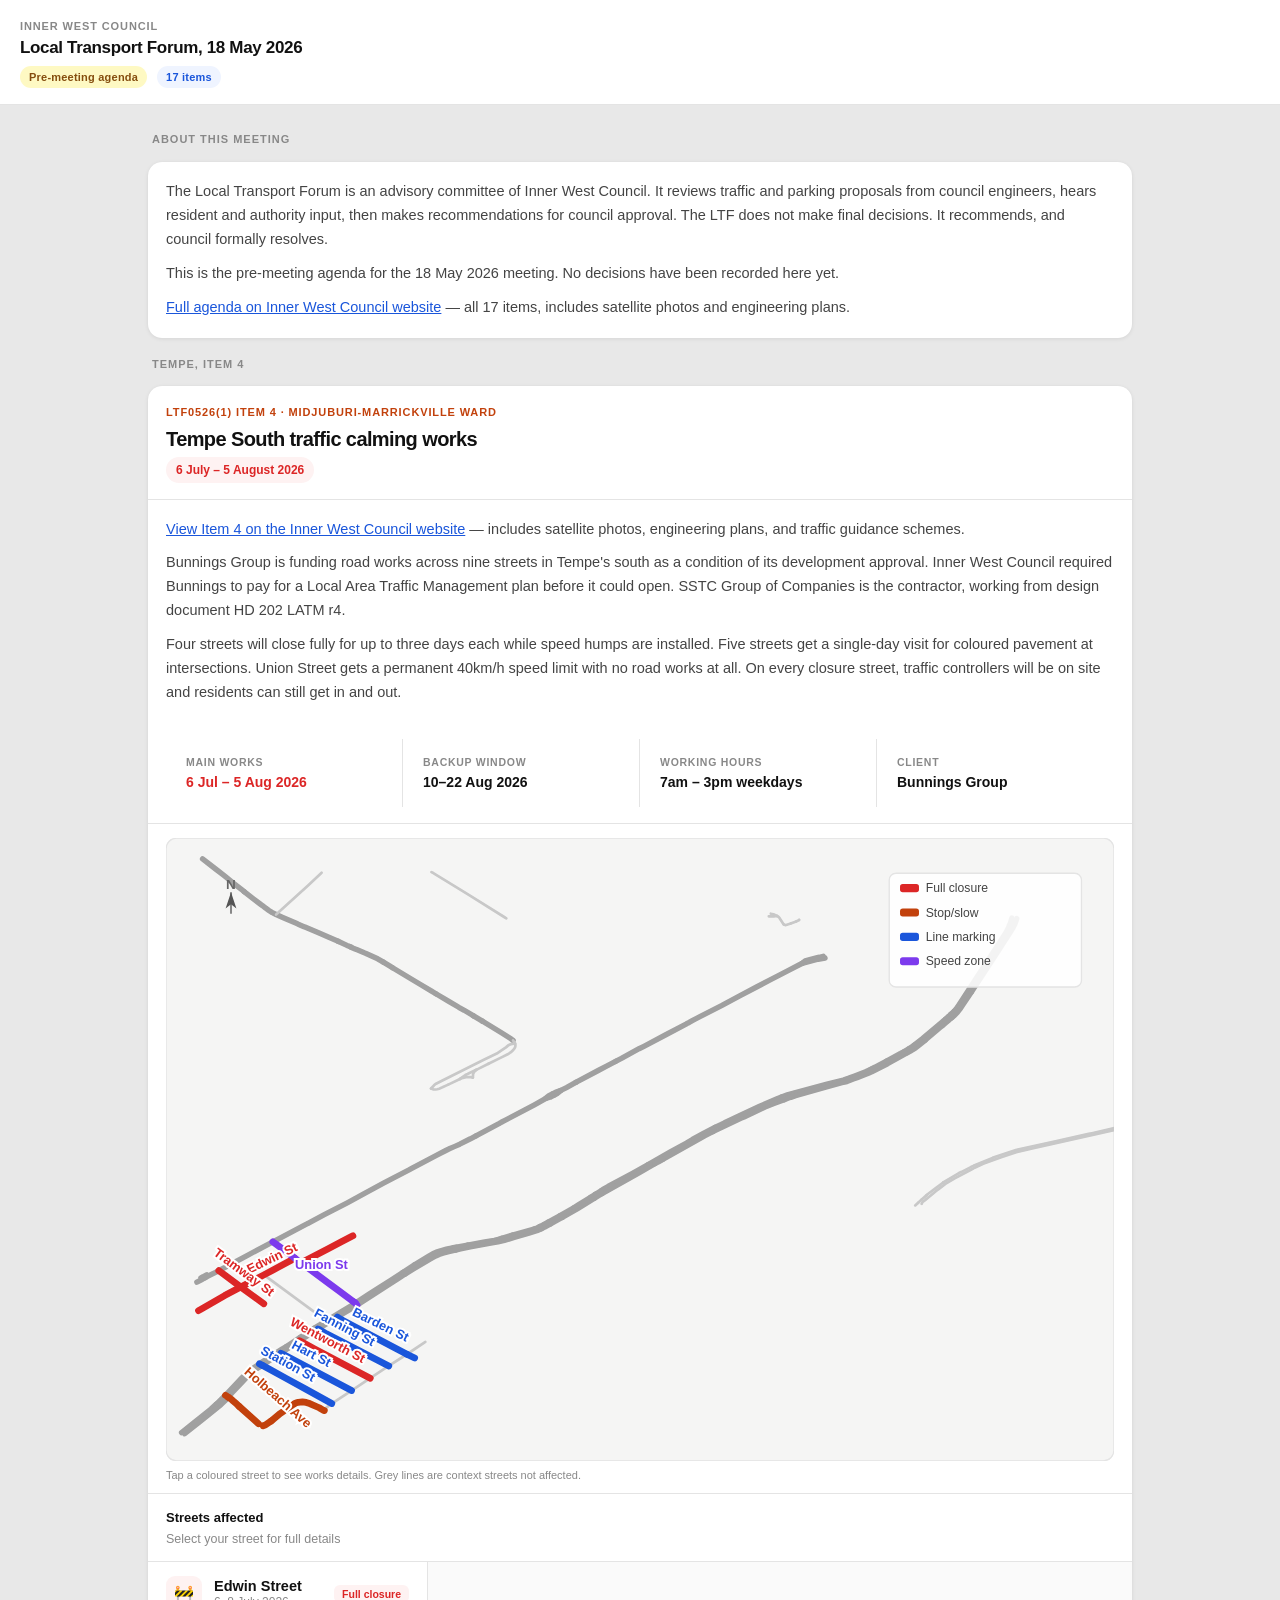
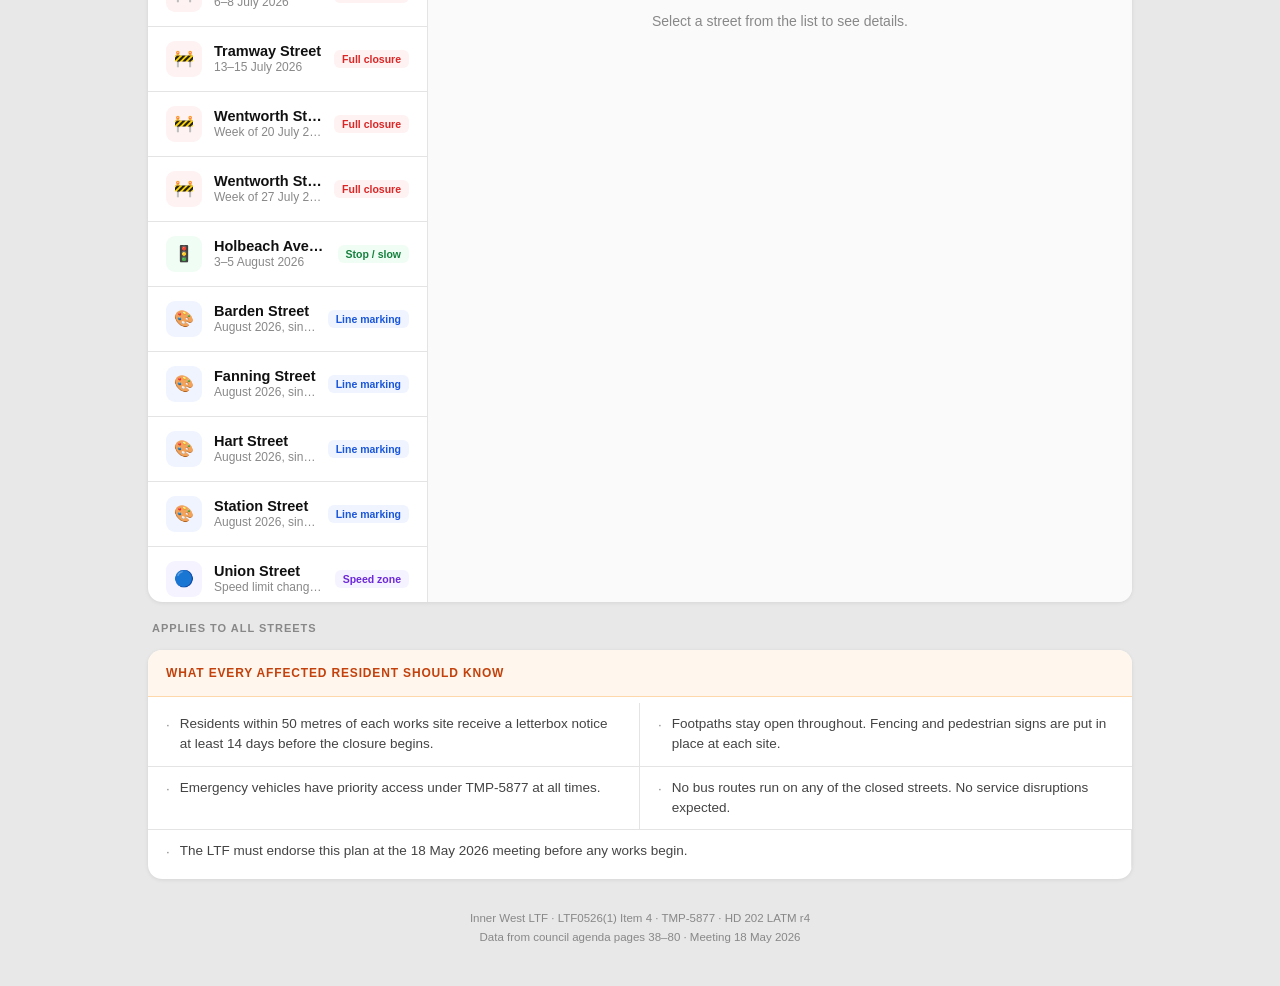
==== commit 1c5b4090: "Merge main into beta — bring in council links and tooltips" ====
--- a/index.html
+++ b/index.html
@@ -170,6 +170,17 @@
   .stat-label { font-size: 10.5px; font-weight: 600; text-transform: uppercase; letter-spacing: .07em; color: var(--ink3); }
   .stat-value { font-size: 14px; font-weight: 700; color: var(--ink); line-height: 1.3; }
   .stat-value.red { color: var(--red); }
+
+  /* ── OVERVIEW MAP ── */
+  .tempe-map { width: 100%; height: auto; display: block; margin: 0 0 4px; border-radius: var(--radius-sm); }
+  .tempe-map .street-path { cursor: pointer; transition: opacity .15s; }
+  .tempe-map .street-path:hover { opacity: .7; }
+  .map-wrap { padding: 14px 18px 10px; border-bottom: 1px solid var(--border); }
+  .map-caption { font-size: 11px; color: var(--ink3); margin-top: 6px; }
+
+  /* ── STREET SCHEMATIC ── */
+  .schematic { width: 100%; display: block; margin: 12px 0 4px; }
+  .schematic-caption { font-size: 10.5px; color: var(--ink3); margin-bottom: 10px; }
 
   /* ── STREETS ── */
   .streets-head {
@@ -517,6 +528,167 @@
       </div>
     </div>
 
+    <!-- OVERVIEW MAP -->
+    <div class="map-wrap">
+      <svg class="tempe-map" viewBox="0 0 700 460" xmlns="http://www.w3.org/2000/svg" role="img" aria-label="Map of Tempe South works area">
+  <rect width="700" height="460" rx="8" fill="#f5f5f4" stroke="#e4e4e4" stroke-width="1"/>
+  <polyline points="486.6,88.6 483.5,89.2 481.6,89.5 479.4,90.0 476.6,90.7 469.7,92.6" fill="none" stroke="#a0a0a0" stroke-width="4" stroke-linecap="round" stroke-linejoin="round"/>
+  <polyline points="29.0,324.6 31.7,323.2 36.6,320.7 39.0,319.5 54.3,311.3 59.5,308.5 78.9,298.2 82.1,296.5 103.7,285.1 104.6,284.7 106.6,283.6 116.9,278.1 134.2,269.2 145.3,263.2 147.0,262.3 160.6,254.9 179.1,245.3 181.8,243.8 198.6,234.9 201.4,233.4 205.9,231.1 208.1,230.0 209.6,229.3 213.3,227.7 216.9,226.1 224.8,222.1 228.9,219.9" fill="none" stroke="#a0a0a0" stroke-width="4" stroke-linecap="round" stroke-linejoin="round"/>
+  <polyline points="228.9,219.9 245.5,211.1 245.9,210.9 247.6,209.9 249.5,208.9 249.9,208.7 271.7,197.2 273.7,196.1 280.5,192.2" fill="none" stroke="#a0a0a0" stroke-width="4" stroke-linecap="round" stroke-linejoin="round"/>
+  <polyline points="469.7,92.6 467.7,93.6 459.7,97.8 446.1,104.8 435.7,110.2 423.6,116.6 410.2,123.8 394.6,131.7 388.6,134.9 386.3,136.2 384.5,137.1 384.0,137.4 369.4,145.1 352.9,153.8 349.3,155.6 336.3,162.7 332.0,164.9" fill="none" stroke="#a0a0a0" stroke-width="4" stroke-linecap="round" stroke-linejoin="round"/>
+  <polyline points="291.2,186.6 295.7,184.3 302.6,180.5" fill="none" stroke="#a0a0a0" stroke-width="4" stroke-linecap="round" stroke-linejoin="round"/>
+  <polyline points="302.6,180.5 319.5,171.5 324.6,168.8 332.0,164.9" fill="none" stroke="#a0a0a0" stroke-width="4" stroke-linecap="round" stroke-linejoin="round"/>
+  <polyline points="22.8,328.0 26.1,326.2 26.9,325.8 29.0,324.6" fill="none" stroke="#a0a0a0" stroke-width="4" stroke-linecap="round" stroke-linejoin="round"/>
+  <polyline points="469.7,92.6 472.0,90.8 476.7,89.4 479.5,88.7 481.6,88.2 482.4,88.1 485.3,87.4" fill="none" stroke="#a0a0a0" stroke-width="4" stroke-linecap="round" stroke-linejoin="round"/>
+  <polyline points="291.2,186.6 289.8,187.9 289.1,188.5 286.6,189.9" fill="none" stroke="#a0a0a0" stroke-width="4" stroke-linecap="round" stroke-linejoin="round"/>
+  <polyline points="280.5,192.2 282.1,190.8 282.5,190.5 285.4,188.9" fill="none" stroke="#a0a0a0" stroke-width="4" stroke-linecap="round" stroke-linejoin="round"/>
+  <polyline points="286.6,189.9 283.6,191.4 280.5,192.2" fill="none" stroke="#a0a0a0" stroke-width="4" stroke-linecap="round" stroke-linejoin="round"/>
+  <polyline points="285.4,188.9 287.9,187.6 291.2,186.6" fill="none" stroke="#a0a0a0" stroke-width="4" stroke-linecap="round" stroke-linejoin="round"/>
+  <polyline points="25.8,324.8 27.4,324.0 30.0,322.5" fill="none" stroke="#a0a0a0" stroke-width="4" stroke-linecap="round" stroke-linejoin="round"/>
+  <polyline points="222.6,300.6 235.4,298.3 242.4,297.1 245.3,296.4 247.9,295.6" fill="none" stroke="#a0a0a0" stroke-width="4" stroke-linecap="round" stroke-linejoin="round"/>
+  <polyline points="456.5,193.2 448.9,196.0 445.6,197.3 442.3,198.7 426.8,206.0 424.4,207.0 414.3,211.8 403.8,216.8" fill="none" stroke="#a0a0a0" stroke-width="4" stroke-linecap="round" stroke-linejoin="round"/>
+  <polyline points="183.5,315.2 194.4,308.5 197.0,307.0 199.6,305.8 202.7,304.8 207.0,303.6 210.4,302.9 211.2,302.7 213.0,302.4" fill="none" stroke="#a0a0a0" stroke-width="4" stroke-linecap="round" stroke-linejoin="round"/>
+  <polyline points="454.5,191.3 458.8,189.7 462.8,188.6 488.1,181.8 495.6,179.9 500.1,178.7 504.3,177.3 508.5,175.7 516.6,172.6 520.3,170.8" fill="none" stroke="#a0a0a0" stroke-width="4" stroke-linecap="round" stroke-linejoin="round"/>
+  <polyline points="292.6,280.2 283.6,285.2" fill="none" stroke="#a0a0a0" stroke-width="4" stroke-linecap="round" stroke-linejoin="round"/>
+  <polyline points="282.2,283.7 291.0,278.9" fill="none" stroke="#a0a0a0" stroke-width="4" stroke-linecap="round" stroke-linejoin="round"/>
+  <polyline points="277.3,288.5 275.1,289.4 273.8,290.0 268.0,291.7 257.7,294.8 249.9,297.1 245.2,298.2 241.9,298.8 238.8,299.3 224.7,301.9 217.6,303.4 215.3,303.9 213.8,304.3" fill="none" stroke="#a0a0a0" stroke-width="4" stroke-linecap="round" stroke-linejoin="round"/>
+  <polyline points="321.8,260.1 322.7,259.5 326.4,257.3 344.1,247.8 356.0,241.1" fill="none" stroke="#a0a0a0" stroke-width="4" stroke-linecap="round" stroke-linejoin="round"/>
+  <polyline points="628.2,59.5 627.0,63.0 626.8,63.5 626.0,65.1 625.3,66.5 621.0,73.3 617.4,78.8 614.1,84.0 594.7,113.7" fill="none" stroke="#a0a0a0" stroke-width="4" stroke-linecap="round" stroke-linejoin="round"/>
+  <polyline points="255.9,293.2 271.7,288.7" fill="none" stroke="#a0a0a0" stroke-width="4" stroke-linecap="round" stroke-linejoin="round"/>
+  <polyline points="71.0,389.3 68.3,391.1 65.3,393.3 60.0,397.7 55.0,403.1 49.7,408.7 48.3,410.2 47.3,411.6 46.1,413.0" fill="none" stroke="#a0a0a0" stroke-width="4" stroke-linecap="round" stroke-linejoin="round"/>
+  <polyline points="141.0,344.9 139.3,346.0 135.3,348.4 126.5,353.7 119.7,358.0 118.1,359.0 112.2,362.5 101.0,369.8 98.6,371.3 93.2,374.8 92.6,375.2 90.7,376.4" fill="none" stroke="#a0a0a0" stroke-width="4" stroke-linecap="round" stroke-linejoin="round"/>
+  <polyline points="581.8,128.1 583.7,125.9 585.6,123.1 597.0,105.6 616.2,76.2 618.5,72.6 620.0,70.3 620.2,69.9 622.1,66.3 622.7,64.6 623.5,62.9 623.6,62.4 624.6,59.1" fill="none" stroke="#a0a0a0" stroke-width="4" stroke-linecap="round" stroke-linejoin="round"/>
+  <polyline points="577.5,134.9 576.4,135.9 573.9,138.1 571.6,139.9 560.7,149.2" fill="none" stroke="#a0a0a0" stroke-width="4" stroke-linecap="round" stroke-linejoin="round"/>
+  <polyline points="283.6,285.2 280.3,287.0 279.6,287.3 277.3,288.5" fill="none" stroke="#a0a0a0" stroke-width="4" stroke-linecap="round" stroke-linejoin="round"/>
+  <polyline points="275.8,287.0 277.7,286.1 279.3,285.3" fill="none" stroke="#a0a0a0" stroke-width="4" stroke-linecap="round" stroke-linejoin="round"/>
+  <polyline points="90.7,376.4 84.8,380.4 71.0,389.3" fill="none" stroke="#a0a0a0" stroke-width="4" stroke-linecap="round" stroke-linejoin="round"/>
+  <polyline points="11.5,439.0 17.0,434.7 26.5,427.1 33.2,421.7 37.2,418.0" fill="none" stroke="#a0a0a0" stroke-width="4" stroke-linecap="round" stroke-linejoin="round"/>
+  <polyline points="139.8,343.3 141.3,342.4 149.7,336.9 157.8,331.7 166.0,326.5 174.8,320.8" fill="none" stroke="#a0a0a0" stroke-width="4" stroke-linecap="round" stroke-linejoin="round"/>
+  <polyline points="213.0,302.4 214.5,302.1" fill="none" stroke="#a0a0a0" stroke-width="4" stroke-linecap="round" stroke-linejoin="round"/>
+  <polyline points="213.8,304.3 212.0,304.7 208.8,305.5 204.5,306.6 201.7,307.5 199.2,308.6 194.9,311.0 182.4,318.4 176.5,322.0" fill="none" stroke="#a0a0a0" stroke-width="4" stroke-linecap="round" stroke-linejoin="round"/>
+  <polyline points="176.5,322.0 173.5,324.0 171.3,325.4 163.5,330.5 144.1,343.0 143.3,343.5 141.0,344.9" fill="none" stroke="#a0a0a0" stroke-width="4" stroke-linecap="round" stroke-linejoin="round"/>
+  <polyline points="109.3,362.1 113.6,359.4 114.5,358.8 116.2,357.8 118.5,356.5 129.0,350.0 137.0,345.2 137.5,344.8 139.8,343.3" fill="none" stroke="#a0a0a0" stroke-width="4" stroke-linecap="round" stroke-linejoin="round"/>
+  <polyline points="69.0,388.3 78.2,382.2 86.0,377.2 88.9,375.5" fill="none" stroke="#a0a0a0" stroke-width="4" stroke-linecap="round" stroke-linejoin="round"/>
+  <polyline points="43.9,411.5 46.1,409.2 56.0,398.7 58.3,396.4 64.8,391.2 69.0,388.3" fill="none" stroke="#a0a0a0" stroke-width="4" stroke-linecap="round" stroke-linejoin="round"/>
+  <polyline points="46.1,413.0 44.7,414.5 40.6,418.4 34.9,423.1 25.5,430.6 13.8,439.9" fill="none" stroke="#a0a0a0" stroke-width="4" stroke-linecap="round" stroke-linejoin="round"/>
+  <polyline points="316.4,265.9 303.6,273.9 292.6,280.2" fill="none" stroke="#a0a0a0" stroke-width="4" stroke-linecap="round" stroke-linejoin="round"/>
+  <polyline points="291.0,278.9 301.1,273.0" fill="none" stroke="#a0a0a0" stroke-width="4" stroke-linecap="round" stroke-linejoin="round"/>
+  <polyline points="547.1,158.7 544.5,160.1 532.8,166.7 521.1,172.6 519.9,173.1 517.7,174.1 514.9,175.2 510.3,177.0 507.5,178.0 502.8,179.8 499.1,180.7 487.1,184.0 464.9,190.2 461.3,191.5 460.6,191.6 456.5,193.2" fill="none" stroke="#a0a0a0" stroke-width="4" stroke-linecap="round" stroke-linejoin="round"/>
+  <polyline points="405.3,213.7 410.0,211.5 412.4,210.3 416.0,208.6 422.6,205.5 438.4,198.1 445.2,195.1 451.2,192.6 454.5,191.3" fill="none" stroke="#a0a0a0" stroke-width="4" stroke-linecap="round" stroke-linejoin="round"/>
+  <polyline points="301.1,273.0 304.5,270.9 313.3,265.4" fill="none" stroke="#a0a0a0" stroke-width="4" stroke-linecap="round" stroke-linejoin="round"/>
+  <polyline points="552.2,153.2 558.6,148.1 573.3,135.7 574.1,135.1 575.3,134.0" fill="none" stroke="#a0a0a0" stroke-width="4" stroke-linecap="round" stroke-linejoin="round"/>
+  <polyline points="577.6,132.0 578.8,130.9 579.4,130.3" fill="none" stroke="#a0a0a0" stroke-width="4" stroke-linecap="round" stroke-linejoin="round"/>
+  <polyline points="560.7,149.2 556.3,152.8 553.5,155.0 551.1,156.5 550.0,157.1 547.1,158.7" fill="none" stroke="#a0a0a0" stroke-width="4" stroke-linecap="round" stroke-linejoin="round"/>
+  <polyline points="247.9,295.6 255.9,293.2" fill="none" stroke="#a0a0a0" stroke-width="4" stroke-linecap="round" stroke-linejoin="round"/>
+  <polyline points="356.0,241.1 372.4,231.8 384.3,225.3 388.7,222.6 397.5,217.7 405.3,213.7" fill="none" stroke="#a0a0a0" stroke-width="4" stroke-linecap="round" stroke-linejoin="round"/>
+  <polyline points="575.3,134.0 577.6,132.0" fill="none" stroke="#a0a0a0" stroke-width="4" stroke-linecap="round" stroke-linejoin="round"/>
+  <polyline points="545.1,157.7 548.5,155.6" fill="none" stroke="#a0a0a0" stroke-width="4" stroke-linecap="round" stroke-linejoin="round"/>
+  <polyline points="594.7,113.7 592.5,117.0 588.5,123.0 586.8,125.6 584.2,129.0 582.4,130.8 581.8,131.3 581.2,131.9 580.0,132.9" fill="none" stroke="#a0a0a0" stroke-width="4" stroke-linecap="round" stroke-linejoin="round"/>
+  <polyline points="580.0,132.9 577.5,134.9" fill="none" stroke="#a0a0a0" stroke-width="4" stroke-linecap="round" stroke-linejoin="round"/>
+  <polyline points="88.9,375.5 90.9,374.2 99.2,368.7" fill="none" stroke="#a0a0a0" stroke-width="4" stroke-linecap="round" stroke-linejoin="round"/>
+  <polyline points="317.0,263.1 318.9,261.9 321.8,260.1" fill="none" stroke="#a0a0a0" stroke-width="4" stroke-linecap="round" stroke-linejoin="round"/>
+  <polyline points="99.2,368.7 100.9,367.6 109.3,362.1" fill="none" stroke="#a0a0a0" stroke-width="4" stroke-linecap="round" stroke-linejoin="round"/>
+  <polyline points="520.3,170.8 523.3,169.3 532.0,164.7" fill="none" stroke="#a0a0a0" stroke-width="4" stroke-linecap="round" stroke-linejoin="round"/>
+  <polyline points="548.5,155.6 552.2,153.2" fill="none" stroke="#a0a0a0" stroke-width="4" stroke-linecap="round" stroke-linejoin="round"/>
+  <polyline points="532.0,164.7 542.1,159.3 542.7,158.9 545.1,157.7" fill="none" stroke="#a0a0a0" stroke-width="4" stroke-linecap="round" stroke-linejoin="round"/>
+  <polyline points="579.4,130.3 581.8,128.1" fill="none" stroke="#a0a0a0" stroke-width="4" stroke-linecap="round" stroke-linejoin="round"/>
+  <polyline points="313.3,265.4 317.0,263.1" fill="none" stroke="#a0a0a0" stroke-width="4" stroke-linecap="round" stroke-linejoin="round"/>
+  <polyline points="361.0,240.5 348.9,247.4 321.9,262.6" fill="none" stroke="#a0a0a0" stroke-width="4" stroke-linecap="round" stroke-linejoin="round"/>
+  <polyline points="403.8,216.8 397.7,219.9 366.8,237.3" fill="none" stroke="#a0a0a0" stroke-width="4" stroke-linecap="round" stroke-linejoin="round"/>
+  <polyline points="366.8,237.3 364.0,238.9 361.0,240.5" fill="none" stroke="#a0a0a0" stroke-width="4" stroke-linecap="round" stroke-linejoin="round"/>
+  <polyline points="321.9,262.6 321.2,263.0 316.4,265.9" fill="none" stroke="#a0a0a0" stroke-width="4" stroke-linecap="round" stroke-linejoin="round"/>
+  <polyline points="37.2,418.0 42.2,413.1 42.7,412.6 43.9,411.5" fill="none" stroke="#a0a0a0" stroke-width="4" stroke-linecap="round" stroke-linejoin="round"/>
+  <polyline points="214.5,302.1 222.6,300.6" fill="none" stroke="#a0a0a0" stroke-width="4" stroke-linecap="round" stroke-linejoin="round"/>
+  <polyline points="174.8,320.8 183.5,315.2" fill="none" stroke="#a0a0a0" stroke-width="4" stroke-linecap="round" stroke-linejoin="round"/>
+  <polyline points="279.3,285.3 282.2,283.7" fill="none" stroke="#a0a0a0" stroke-width="4" stroke-linecap="round" stroke-linejoin="round"/>
+  <polyline points="271.7,288.7 273.1,288.3 274.0,287.9 275.8,287.0" fill="none" stroke="#a0a0a0" stroke-width="4" stroke-linecap="round" stroke-linejoin="round"/>
+  <polyline points="227.1,131.3 233.6,135.2" fill="none" stroke="#a0a0a0" stroke-width="4" stroke-linecap="round" stroke-linejoin="round"/>
+  <polyline points="136.4,80.5 138.3,81.4 139.1,81.7 141.2,82.6 146.4,84.8 147.7,85.3 156.3,89.2 160.2,91.5" fill="none" stroke="#a0a0a0" stroke-width="4" stroke-linecap="round" stroke-linejoin="round"/>
+  <polyline points="57.7,39.6 59.1,40.7 59.6,41.1 64.3,44.7 70.3,49.3 71.3,50.0 73.3,51.6 73.8,51.9 76.0,53.5 78.5,55.1 81.3,56.5 86.2,58.7 97.1,63.4 97.7,63.7 99.3,64.4 101.9,65.5 102.6,65.8 113.5,70.4 118.1,72.4 127.1,76.3" fill="none" stroke="#a0a0a0" stroke-width="4" stroke-linecap="round" stroke-linejoin="round"/>
+  <polyline points="167.3,95.8 181.1,104.1 188.2,108.4 196.4,113.3 199.3,115.0" fill="none" stroke="#a0a0a0" stroke-width="4" stroke-linecap="round" stroke-linejoin="round"/>
+  <polyline points="199.3,115.0 208.8,120.6 216.2,125.0 220.2,127.2 227.1,131.3" fill="none" stroke="#a0a0a0" stroke-width="4" stroke-linecap="round" stroke-linejoin="round"/>
+  <polyline points="233.6,135.2 234.4,135.7 247.1,143.4 254.7,148.2 255.5,148.9 256.3,149.5" fill="none" stroke="#a0a0a0" stroke-width="4" stroke-linecap="round" stroke-linejoin="round"/>
+  <polyline points="160.2,91.5 165.4,94.6 167.3,95.8" fill="none" stroke="#a0a0a0" stroke-width="4" stroke-linecap="round" stroke-linejoin="round"/>
+  <polyline points="127.1,76.3 133.6,79.3 134.3,79.6 136.4,80.5" fill="none" stroke="#a0a0a0" stroke-width="4" stroke-linecap="round" stroke-linejoin="round"/>
+  <polyline points="27.0,15.4 36.4,22.7 42.5,27.5 43.9,28.6 50.4,33.8 55.7,37.9 56.3,38.4 57.7,39.6" fill="none" stroke="#a0a0a0" stroke-width="4" stroke-linecap="round" stroke-linejoin="round"/>
+  <polyline points="573.9,254.4 568.4,258.5 562.6,262.9 561.7,263.7" fill="none" stroke="#c8c8c8" stroke-width="2" stroke-linecap="round" stroke-linejoin="round"/>
+  <polyline points="558.0,267.0 556.0,268.8 555.4,269.3" fill="none" stroke="#c8c8c8" stroke-width="2" stroke-linecap="round" stroke-linejoin="round"/>
+  <polyline points="704.7,213.2 683.7,218.0 681.3,218.5 656.8,223.9 628.1,230.3 613.6,235.0 610.3,236.2 596.2,242.1 594.3,243.0 587.5,246.5 585.2,247.6 573.9,254.4" fill="none" stroke="#c8c8c8" stroke-width="2" stroke-linecap="round" stroke-linejoin="round"/>
+  <polyline points="727.7,208.1 721.7,210.2 714.5,212.3 687.5,218.6 640.5,229.0 627.8,232.0 616.7,235.7 603.4,240.6 596.8,243.6 596.1,244.0 589.1,247.7 582.4,251.3 575.5,255.4 570.0,259.6 563.8,264.7 560.5,267.4 558.7,268.8 558.1,269.8 558.0,270.1" fill="none" stroke="#c8c8c8" stroke-width="2" stroke-linecap="round" stroke-linejoin="round"/>
+  <polyline points="555.4,269.3 553.2,271.3" fill="none" stroke="#c8c8c8" stroke-width="2" stroke-linecap="round" stroke-linejoin="round"/>
+  <polyline points="561.7,263.7 558.0,267.0" fill="none" stroke="#c8c8c8" stroke-width="2" stroke-linecap="round" stroke-linejoin="round"/>
+  <polyline points="251.3,59.3 250.0,58.5 222.7,41.5 198.9,26.8 197.4,25.9 196.0,25.2" fill="none" stroke="#c8c8c8" stroke-width="2" stroke-linecap="round" stroke-linejoin="round"/>
+  <polyline points="256.3,149.5 257.2,150.8 257.7,151.6 258.0,152.3 258.0,153.2 257.9,154.1 257.5,155.1 256.9,155.9 256.0,156.9 255.2,157.7 254.2,158.4 253.4,159.0 252.3,159.7 247.7,162.0 238.1,166.7" fill="none" stroke="#c8c8c8" stroke-width="2" stroke-linecap="round" stroke-linejoin="round"/>
+  <polyline points="467.6,60.3 467.5,60.6 467.2,60.8 465.3,61.6" fill="none" stroke="#c8c8c8" stroke-width="2" stroke-linecap="round" stroke-linejoin="round"/>
+  <polyline points="451.2,57.6 448.8,57.8 447.4,57.8 445.1,57.8" fill="none" stroke="#c8c8c8" stroke-width="2" stroke-linecap="round" stroke-linejoin="round"/>
+  <polyline points="446.6,55.9 448.5,56.3 451.2,57.6" fill="none" stroke="#c8c8c8" stroke-width="2" stroke-linecap="round" stroke-linejoin="round"/>
+  <polyline points="257.7,151.6 255.9,152.0 255.5,152.0 254.8,152.2 254.1,152.4 253.2,152.8 252.3,153.5 251.0,154.6 245.0,158.7 234.7,163.8 203.4,179.4 199.4,181.4 198.2,182.3 197.3,183.3 195.7,185.0" fill="none" stroke="#c8c8c8" stroke-width="2" stroke-linecap="round" stroke-linejoin="round"/>
+  <polyline points="208.4,182.1 204.1,184.1 202.9,184.6 201.7,185.1 200.3,185.5 199.1,185.7 197.6,185.7 195.7,185.0" fill="none" stroke="#c8c8c8" stroke-width="2" stroke-linecap="round" stroke-linejoin="round"/>
+  <polyline points="229.1,171.2 224.5,173.3 222.7,174.2 221.0,175.0 217.1,177.9" fill="none" stroke="#c8c8c8" stroke-width="2" stroke-linecap="round" stroke-linejoin="round"/>
+  <polyline points="456.1,63.8 453.1,59.2 452.5,58.5 452.0,58.0 451.5,57.7 451.2,57.6" fill="none" stroke="#c8c8c8" stroke-width="2" stroke-linecap="round" stroke-linejoin="round"/>
+  <polyline points="465.3,61.6 461.3,63.1" fill="none" stroke="#c8c8c8" stroke-width="2" stroke-linecap="round" stroke-linejoin="round"/>
+  <polyline points="461.3,63.1 457.9,64.2 457.4,64.3 456.7,64.1 456.1,63.8" fill="none" stroke="#c8c8c8" stroke-width="2" stroke-linecap="round" stroke-linejoin="round"/>
+  <polyline points="229.1,171.2 228.4,171.8 227.8,172.4 227.3,173.1 226.8,174.1 226.7,174.5 226.7,175.3 226.6,175.9 226.6,176.9" fill="none" stroke="#c8c8c8" stroke-width="2" stroke-linecap="round" stroke-linejoin="round"/>
+  <polyline points="217.1,177.9 208.4,182.1" fill="none" stroke="#c8c8c8" stroke-width="2" stroke-linecap="round" stroke-linejoin="round"/>
+  <polyline points="226.6,176.9 225.0,176.6 223.3,176.5 221.6,176.6 220.0,176.9 218.4,177.3 217.1,177.9" fill="none" stroke="#c8c8c8" stroke-width="2" stroke-linecap="round" stroke-linejoin="round"/>
+  <polyline points="238.1,166.7 229.1,171.2" fill="none" stroke="#c8c8c8" stroke-width="2" stroke-linecap="round" stroke-linejoin="round"/>
+  <polyline points="72.3,322.6 110.7,350.8" fill="none" stroke="#c8c8c8" stroke-width="2" stroke-linecap="round" stroke-linejoin="round"/>
+  <polyline points="81.3,56.5 82.3,55.6 82.7,55.2 104.9,35.0 114.9,25.6" fill="none" stroke="#c8c8c8" stroke-width="2" stroke-linecap="round" stroke-linejoin="round"/>
+  <polyline points="116.0,422.4 122.4,417.6 137.0,408.0 150.8,398.9 164.5,389.8" fill="none" stroke="#c8c8c8" stroke-width="2" stroke-linecap="round" stroke-linejoin="round"/>
+  <polyline points="164.5,389.8 177.9,381.2 190.7,372.6 191.5,372.1" fill="none" stroke="#c8c8c8" stroke-width="2" stroke-linecap="round" stroke-linejoin="round"/>
+  <polyline points="138.0,293.7 129.5,298.2 119.4,303.4 100.9,313.1 99.8,313.7" fill="none" stroke="#dc2626" stroke-width="5" stroke-linecap="round" stroke-linejoin="round" class="street-path" data-street="edwin" onclick="toggle('edwin')" role="button" aria-label="Edwin St"><title>Edwin St</title></polyline>
+  <polyline points="95.2,310.3 94.5,310.7 78.4,319.3 72.3,322.6 55.2,331.6 43.3,337.9 26.0,347.9 24.0,349.0" fill="none" stroke="#dc2626" stroke-width="5" stroke-linecap="round" stroke-linejoin="round" class="street-path" data-street="edwin" onclick="toggle('edwin')" role="button" aria-label="Edwin St"><title>Edwin St</title></polyline>
+  <polyline points="39.0,319.5 40.0,320.2 55.2,331.6 72.2,343.9" fill="none" stroke="#dc2626" stroke-width="5" stroke-linecap="round" stroke-linejoin="round" class="street-path" data-street="tramway" onclick="toggle('tramway')" role="button" aria-label="Tramway St"><title>Tramway St</title></polyline>
+  <polyline points="150.8,398.9 109.4,377.1 100.0,372.0 98.6,371.3" fill="none" stroke="#dc2626" stroke-width="5" stroke-linecap="round" stroke-linejoin="round" class="street-path" data-street="wentworth-n" onclick="toggle('wentworth-n')" role="button" aria-label="Wentworth St"><title>Wentworth St</title></polyline>
+  <polyline points="46.1,413.0 47.3,413.8 47.8,414.1 49.5,415.6 51.7,417.4 54.0,419.7" fill="none" stroke="#c2410c" stroke-width="5" stroke-linecap="round" stroke-linejoin="round" class="street-path" data-street="holbeach" onclick="toggle('holbeach')" role="button" aria-label="Holbeach Ave"><title>Holbeach Ave</title></polyline>
+  <polyline points="116.9,422.8 116.0,422.4 113.1,420.7 106.1,417.6 103.5,416.8 100.7,416.4 97.6,416.7 95.8,417.2 94.2,418.1 84.4,424.9 77.6,430.5" fill="none" stroke="#c2410c" stroke-width="5" stroke-linecap="round" stroke-linejoin="round" class="street-path" data-street="holbeach" onclick="toggle('holbeach')" role="button" aria-label="Holbeach Ave"><title>Holbeach Ave</title></polyline>
+  <polyline points="71.7,434.0 73.6,433.3 77.6,430.5" fill="none" stroke="#c2410c" stroke-width="5" stroke-linecap="round" stroke-linejoin="round" class="street-path" data-street="holbeach" onclick="toggle('holbeach')" role="button" aria-label="Holbeach Ave"><title>Holbeach Ave</title></polyline>
+  <polyline points="43.9,411.5 46.1,413.0" fill="none" stroke="#c2410c" stroke-width="5" stroke-linecap="round" stroke-linejoin="round" class="street-path" data-street="holbeach" onclick="toggle('holbeach')" role="button" aria-label="Holbeach Ave"><title>Holbeach Ave</title></polyline>
+  <polyline points="54.0,419.7 63.4,428.1 68.3,432.5" fill="none" stroke="#c2410c" stroke-width="5" stroke-linecap="round" stroke-linejoin="round" class="street-path" data-street="holbeach" onclick="toggle('holbeach')" role="button" aria-label="Holbeach Ave"><title>Holbeach Ave</title></polyline>
+  <polyline points="177.9,381.2 130.6,356.2 127.7,354.5 126.5,353.7" fill="none" stroke="#1a56db" stroke-width="5" stroke-linecap="round" stroke-linejoin="round" class="street-path" data-street="barden" onclick="toggle('barden')" role="button" aria-label="Barden St"><title>Barden St</title></polyline>
+  <polyline points="177.9,381.2 183.6,384.0" fill="none" stroke="#1a56db" stroke-width="5" stroke-linecap="round" stroke-linejoin="round" class="street-path" data-street="barden" onclick="toggle('barden')" role="button" aria-label="Barden St"><title>Barden St</title></polyline>
+  <polyline points="112.2,362.5 113.6,363.2 118.5,366.1 164.5,389.8" fill="none" stroke="#1a56db" stroke-width="5" stroke-linecap="round" stroke-linejoin="round" class="street-path" data-street="fanning" onclick="toggle('fanning')" role="button" aria-label="Fanning St"><title>Fanning St</title></polyline>
+  <polyline points="84.8,380.4 86.0,381.0 137.0,408.0" fill="none" stroke="#1a56db" stroke-width="5" stroke-linecap="round" stroke-linejoin="round" class="street-path" data-street="hart" onclick="toggle('hart')" role="button" aria-label="Hart St"><title>Hart St</title></polyline>
+  <polyline points="122.4,417.6 102.7,406.7 88.7,399.0 72.1,389.9 71.0,389.3" fill="none" stroke="#1a56db" stroke-width="5" stroke-linecap="round" stroke-linejoin="round" class="street-path" data-street="station" onclick="toggle('station')" role="button" aria-label="Station St"><title>Station St</title></polyline>
+  <polyline points="71.0,389.3 69.0,388.3" fill="none" stroke="#1a56db" stroke-width="5" stroke-linecap="round" stroke-linejoin="round" class="street-path" data-street="station" onclick="toggle('station')" role="button" aria-label="Station St"><title>Station St</title></polyline>
+  <polyline points="138.5,342.4 131.8,337.4 128.1,334.7 120.6,329.1 99.8,313.7" fill="none" stroke="#7c3aed" stroke-width="5" stroke-linecap="round" stroke-linejoin="round" class="street-path" data-street="union" onclick="toggle('union')" role="button" aria-label="Union St"><title>Union St</title></polyline>
+  <polyline points="99.8,313.7 97.3,311.9 95.2,310.3 93.1,308.7 80.1,299.1 78.9,298.2" fill="none" stroke="#7c3aed" stroke-width="5" stroke-linecap="round" stroke-linejoin="round" class="street-path" data-street="union" onclick="toggle('union')" role="button" aria-label="Union St"><title>Union St</title></polyline>
+  <polyline points="141.0,344.9 139.8,343.3" fill="none" stroke="#7c3aed" stroke-width="5" stroke-linecap="round" stroke-linejoin="round" class="street-path" data-street="union" onclick="toggle('union')" role="button" aria-label="Union St"><title>Union St</title></polyline>
+  <polyline points="139.8,343.3 138.5,342.4" fill="none" stroke="#7c3aed" stroke-width="5" stroke-linecap="round" stroke-linejoin="round" class="street-path" data-street="union" onclick="toggle('union')" role="button" aria-label="Union St"><title>Union St</title></polyline>
+  <text x="82.8" y="319.3" transform="rotate(334.1,82.8,319.3)" text-anchor="middle" dominant-baseline="auto" font-family="-apple-system,BlinkMacSystemFont,'Segoe UI',Helvetica,Arial,sans-serif" font-size="9.5" font-weight="600" fill="white" stroke="white" stroke-width="3" paint-order="stroke" dy="-7" pointer-events="none">Edwin St</text>
+  <text x="82.8" y="319.3" transform="rotate(334.1,82.8,319.3)" text-anchor="middle" dominant-baseline="auto" font-family="-apple-system,BlinkMacSystemFont,'Segoe UI',Helvetica,Arial,sans-serif" font-size="9.5" font-weight="600" fill="#dc2626" dy="-7" pointer-events="none">Edwin St</text>
+  <text x="51.6" y="328.8" transform="rotate(36.3,51.6,328.8)" text-anchor="middle" dominant-baseline="auto" font-family="-apple-system,BlinkMacSystemFont,'Segoe UI',Helvetica,Arial,sans-serif" font-size="9.5" font-weight="600" fill="white" stroke="white" stroke-width="3" paint-order="stroke" dy="-7" pointer-events="none">Tramway St</text>
+  <text x="51.6" y="328.8" transform="rotate(36.3,51.6,328.8)" text-anchor="middle" dominant-baseline="auto" font-family="-apple-system,BlinkMacSystemFont,'Segoe UI',Helvetica,Arial,sans-serif" font-size="9.5" font-weight="600" fill="#dc2626" dy="-7" pointer-events="none">Tramway St</text>
+  <text x="114.7" y="379.8" transform="rotate(27.9,114.7,379.8)" text-anchor="middle" dominant-baseline="auto" font-family="-apple-system,BlinkMacSystemFont,'Segoe UI',Helvetica,Arial,sans-serif" font-size="9.5" font-weight="600" fill="white" stroke="white" stroke-width="3" paint-order="stroke" dy="-7" pointer-events="none">Wentworth St</text>
+  <text x="114.7" y="379.8" transform="rotate(27.9,114.7,379.8)" text-anchor="middle" dominant-baseline="auto" font-family="-apple-system,BlinkMacSystemFont,'Segoe UI',Helvetica,Arial,sans-serif" font-size="9.5" font-weight="600" fill="#dc2626" dy="-7" pointer-events="none">Wentworth St</text>
+  <text x="76.0" y="420.8" transform="rotate(41.1,76.0,420.8)" text-anchor="middle" dominant-baseline="auto" font-family="-apple-system,BlinkMacSystemFont,'Segoe UI',Helvetica,Arial,sans-serif" font-size="9.5" font-weight="600" fill="white" stroke="white" stroke-width="3" paint-order="stroke" dy="-7" pointer-events="none">Holbeach Ave</text>
+  <text x="76.0" y="420.8" transform="rotate(41.1,76.0,420.8)" text-anchor="middle" dominant-baseline="auto" font-family="-apple-system,BlinkMacSystemFont,'Segoe UI',Helvetica,Arial,sans-serif" font-size="9.5" font-weight="600" fill="#c2410c" dy="-7" pointer-events="none">Holbeach Ave</text>
+  <text x="154.0" y="368.5" transform="rotate(26.3,154.0,368.5)" text-anchor="middle" dominant-baseline="auto" font-family="-apple-system,BlinkMacSystemFont,'Segoe UI',Helvetica,Arial,sans-serif" font-size="9.5" font-weight="600" fill="white" stroke="white" stroke-width="3" paint-order="stroke" dy="-7" pointer-events="none">Barden St</text>
+  <text x="154.0" y="368.5" transform="rotate(26.3,154.0,368.5)" text-anchor="middle" dominant-baseline="auto" font-family="-apple-system,BlinkMacSystemFont,'Segoe UI',Helvetica,Arial,sans-serif" font-size="9.5" font-weight="600" fill="#1a56db" dy="-7" pointer-events="none">Barden St</text>
+  <text x="127.2" y="370.4" transform="rotate(27.6,127.2,370.4)" text-anchor="middle" dominant-baseline="auto" font-family="-apple-system,BlinkMacSystemFont,'Segoe UI',Helvetica,Arial,sans-serif" font-size="9.5" font-weight="600" fill="white" stroke="white" stroke-width="3" paint-order="stroke" dy="-7" pointer-events="none">Fanning St</text>
+  <text x="127.2" y="370.4" transform="rotate(27.6,127.2,370.4)" text-anchor="middle" dominant-baseline="auto" font-family="-apple-system,BlinkMacSystemFont,'Segoe UI',Helvetica,Arial,sans-serif" font-size="9.5" font-weight="600" fill="#1a56db" dy="-7" pointer-events="none">Fanning St</text>
+  <text x="102.6" y="389.8" transform="rotate(27.9,102.6,389.8)" text-anchor="middle" dominant-baseline="auto" font-family="-apple-system,BlinkMacSystemFont,'Segoe UI',Helvetica,Arial,sans-serif" font-size="9.5" font-weight="600" fill="white" stroke="white" stroke-width="3" paint-order="stroke" dy="-7" pointer-events="none">Hart St</text>
+  <text x="102.6" y="389.8" transform="rotate(27.9,102.6,389.8)" text-anchor="middle" dominant-baseline="auto" font-family="-apple-system,BlinkMacSystemFont,'Segoe UI',Helvetica,Arial,sans-serif" font-size="9.5" font-weight="600" fill="#1a56db" dy="-7" pointer-events="none">Hart St</text>
+  <text x="85.3" y="397.2" transform="rotate(28.8,85.3,397.2)" text-anchor="middle" dominant-baseline="auto" font-family="-apple-system,BlinkMacSystemFont,'Segoe UI',Helvetica,Arial,sans-serif" font-size="9.5" font-weight="600" fill="white" stroke="white" stroke-width="3" paint-order="stroke" dy="-7" pointer-events="none">Station St</text>
+  <text x="85.3" y="397.2" transform="rotate(28.8,85.3,397.2)" text-anchor="middle" dominant-baseline="auto" font-family="-apple-system,BlinkMacSystemFont,'Segoe UI',Helvetica,Arial,sans-serif" font-size="9.5" font-weight="600" fill="#1a56db" dy="-7" pointer-events="none">Station St</text>
+  <text x="114.8" y="324.9" transform="rotate(0.0,114.8,324.9)" text-anchor="middle" dominant-baseline="auto" font-family="-apple-system,BlinkMacSystemFont,'Segoe UI',Helvetica,Arial,sans-serif" font-size="9.5" font-weight="600" fill="white" stroke="white" stroke-width="3" paint-order="stroke" dy="-7" pointer-events="none">Union St</text>
+  <text x="114.8" y="324.9" transform="rotate(0.0,114.8,324.9)" text-anchor="middle" dominant-baseline="auto" font-family="-apple-system,BlinkMacSystemFont,'Segoe UI',Helvetica,Arial,sans-serif" font-size="9.5" font-weight="600" fill="#7c3aed" dy="-7" pointer-events="none">Union St</text>
+  <rect x="534" y="26" width="142" height="84" rx="5" fill="white" fill-opacity="0.88" stroke="#e4e4e4" stroke-width="1"/>
+  <rect x="542" y="34" width="14" height="6" rx="2" fill="#dc2626"/>
+  <text x="561" y="40" font-family="-apple-system,BlinkMacSystemFont,'Segoe UI',Helvetica,Arial,sans-serif" font-size="9" fill="#444">Full closure</text>
+  <rect x="542" y="52" width="14" height="6" rx="2" fill="#c2410c"/>
+  <text x="561" y="58" font-family="-apple-system,BlinkMacSystemFont,'Segoe UI',Helvetica,Arial,sans-serif" font-size="9" fill="#444">Stop/slow</text>
+  <rect x="542" y="70" width="14" height="6" rx="2" fill="#1a56db"/>
+  <text x="561" y="76" font-family="-apple-system,BlinkMacSystemFont,'Segoe UI',Helvetica,Arial,sans-serif" font-size="9" fill="#444">Line marking</text>
+  <rect x="542" y="88" width="14" height="6" rx="2" fill="#7c3aed"/>
+  <text x="561" y="94" font-family="-apple-system,BlinkMacSystemFont,'Segoe UI',Helvetica,Arial,sans-serif" font-size="9" fill="#444">Speed zone</text>
+  <text x="48" y="38" text-anchor="middle" font-size="10" font-weight="700" fill="#666" font-family="-apple-system,BlinkMacSystemFont,'Segoe UI',Helvetica,Arial,sans-serif">N</text>
+  <line x1="48" y1="40" x2="48" y2="56" stroke="#888" stroke-width="1.5"/>
+  <polygon points="48,40 44,52 48,49 52,52" fill="#555"/>
+</svg>
+      <p class="map-caption">Tap a coloured street to see works details. Grey lines are context streets not affected.</p>
+    </div>
+
     <!-- STREETS -->
     <div class="streets-head">
       <h3>Streets affected</h3>
@@ -542,6 +714,16 @@
         <div class="street-detail" id="detail-edwin">
           <div class="detail-inner">
             <div class="notice">Your street closes for three days while a speed hump is installed between Stanley Street and Tramway Street. You can still get in and out. A traffic controller will be on site the whole time. Through traffic is detoured via surrounding streets.</div>
+            <svg class="schematic" viewBox="0 0 420 60" xmlns="http://www.w3.org/2000/svg" aria-label="Edwin Street closure zone">
+              <rect width="420" height="60" fill="#f9f9f9" rx="6" stroke="#e8e8e8" stroke-width="1"/>
+              <rect x="60" y="24" width="300" height="14" rx="2" fill="#fca5a5" opacity="0.6"/>
+              <rect x="60" y="24" width="300" height="14" rx="2" fill="#dc2626" opacity="0.8"/>
+              <line x1="60" y1="16" x2="60" y2="46" stroke="#aaa" stroke-width="1.5"/>
+              <text x="60" y="12" text-anchor="middle" font-size="9" fill="#555" font-family="-apple-system,sans-serif">Stanley St</text>
+              <line x1="360" y1="16" x2="360" y2="46" stroke="#aaa" stroke-width="1.5"/>
+              <text x="360" y="12" text-anchor="middle" font-size="9" fill="#555" font-family="-apple-system,sans-serif">Tramway St</text>
+              <text x="210" y="55" text-anchor="middle" font-size="9" fill="#dc2626" font-weight="600" font-family="-apple-system,sans-serif">Full road closure · 6–8 July · speed hump</text>
+            </svg>
             <div class="fact-grid">
               <div class="fact"><div class="fact-label">Closes</div><div class="fact-value red">7am Mon 6 July</div></div>
               <div class="fact"><div class="fact-label">Reopens</div><div class="fact-value red">3pm Wed 8 July</div></div>
@@ -575,6 +757,15 @@
         <div class="street-detail" id="detail-tramway">
           <div class="detail-inner">
             <div class="notice">Tramway Street closes for three days between Unwin's Bridge Road and Edwin Street. A speed hump goes in first, then the crew returns on a separate day in July for line marking. Heavy vehicles are routed via Unwin's Bridge Road while the street is closed. SSTC has already notified residents on this street.</div>
+            <svg class="schematic" viewBox="0 0 420 60" xmlns="http://www.w3.org/2000/svg" aria-label="Tramway Street closure zone">
+              <rect width="420" height="60" fill="#f9f9f9" rx="6" stroke="#e8e8e8" stroke-width="1"/>
+              <rect x="60" y="24" width="300" height="14" rx="2" fill="#dc2626" opacity="0.8"/>
+              <line x1="60" y1="16" x2="60" y2="46" stroke="#aaa" stroke-width="1.5"/>
+              <text x="60" y="12" text-anchor="middle" font-size="9" fill="#555" font-family="-apple-system,sans-serif">Unwins Bridge Rd</text>
+              <line x1="360" y1="16" x2="360" y2="46" stroke="#aaa" stroke-width="1.5"/>
+              <text x="360" y="12" text-anchor="middle" font-size="9" fill="#555" font-family="-apple-system,sans-serif">Edwin St</text>
+              <text x="210" y="55" text-anchor="middle" font-size="9" fill="#dc2626" font-weight="600" font-family="-apple-system,sans-serif">Full road closure · 13–15 July · speed hump + line marking</text>
+            </svg>
             <div class="fact-grid">
               <div class="fact"><div class="fact-label">Closes</div><div class="fact-value red">7am Mon 13 July</div></div>
               <div class="fact"><div class="fact-label">Reopens</div><div class="fact-value red">3pm Wed 15 July</div></div>
@@ -607,6 +798,19 @@
         <div class="street-detail" id="detail-wentworth-n">
           <div class="detail-inner">
             <div class="notice">The northern half of Wentworth Street, between Princes Highway and South Street, closes for approximately three days. A speed hump and a raised pedestrian crossing go in during this visit. Temporary No Stopping signs are installed on both sides of the street near nos. 45–49 and Tempe Tyres at no. 46, and removed at the contractor's cost when works finish.</div>
+            <svg class="schematic" viewBox="0 0 420 68" xmlns="http://www.w3.org/2000/svg" aria-label="Wentworth Street north closure zone">
+              <rect width="420" height="68" fill="#f9f9f9" rx="6" stroke="#e8e8e8" stroke-width="1"/>
+              <rect x="60" y="24" width="300" height="14" rx="2" fill="#dc2626" opacity="0.8"/>
+              <!-- no stopping zones near Princes Hwy end -->
+              <rect x="270" y="22" width="50" height="6" rx="1" fill="#c2410c" opacity="0.9"/>
+              <rect x="270" y="32" width="44" height="6" rx="1" fill="#c2410c" opacity="0.9"/>
+              <line x1="60" y1="16" x2="60" y2="46" stroke="#aaa" stroke-width="1.5"/>
+              <text x="60" y="12" text-anchor="middle" font-size="9" fill="#555" font-family="-apple-system,sans-serif">South St</text>
+              <line x1="360" y1="16" x2="360" y2="46" stroke="#aaa" stroke-width="1.5"/>
+              <text x="360" y="12" text-anchor="middle" font-size="9" fill="#555" font-family="-apple-system,sans-serif">Princes Hwy</text>
+              <text x="210" y="57" text-anchor="middle" font-size="9" fill="#dc2626" font-weight="600" font-family="-apple-system,sans-serif">Full road closure · week of 20 July · speed hump + raised crossing</text>
+              <text x="210" y="65" text-anchor="middle" font-size="8.5" fill="#c2410c" font-family="-apple-system,sans-serif">Amber zones: temp No Stopping (nos. 45–49 and Tempe Tyres)</text>
+            </svg>
             <div class="fact-grid">
               <div class="fact"><div class="fact-label">Approx. closure week</div><div class="fact-value red">20 July 2026</div></div>
               <div class="fact"><div class="fact-label">Duration</div><div class="fact-value">~3 days</div></div>
@@ -639,6 +843,19 @@
         <div class="street-detail" id="detail-wentworth-s">
           <div class="detail-inner">
             <div class="notice">The southern half of Wentworth Street, between South Street and Princes Highway, gets its own closure the week after the northern section. One to three days for a speed hump. Temporary No Stopping signs go in near nos. 13–16 on both sides, removed by the contractor when done.</div>
+            <svg class="schematic" viewBox="0 0 420 68" xmlns="http://www.w3.org/2000/svg" aria-label="Wentworth Street south closure zone">
+              <rect width="420" height="68" fill="#f9f9f9" rx="6" stroke="#e8e8e8" stroke-width="1"/>
+              <rect x="60" y="24" width="300" height="14" rx="2" fill="#dc2626" opacity="0.8"/>
+              <!-- no stopping zones near South St end -->
+              <rect x="100" y="22" width="44" height="6" rx="1" fill="#c2410c" opacity="0.9"/>
+              <rect x="100" y="32" width="43" height="6" rx="1" fill="#c2410c" opacity="0.9"/>
+              <line x1="60" y1="16" x2="60" y2="46" stroke="#aaa" stroke-width="1.5"/>
+              <text x="60" y="12" text-anchor="middle" font-size="9" fill="#555" font-family="-apple-system,sans-serif">Princes Hwy</text>
+              <line x1="360" y1="16" x2="360" y2="46" stroke="#aaa" stroke-width="1.5"/>
+              <text x="360" y="12" text-anchor="middle" font-size="9" fill="#555" font-family="-apple-system,sans-serif">South St</text>
+              <text x="210" y="57" text-anchor="middle" font-size="9" fill="#dc2626" font-weight="600" font-family="-apple-system,sans-serif">Full road closure · week of 27 July · speed hump</text>
+              <text x="210" y="65" text-anchor="middle" font-size="8.5" fill="#c2410c" font-family="-apple-system,sans-serif">Amber zones: temp No Stopping (nos. 13–15 and nos. 14–16)</text>
+            </svg>
             <div class="fact-grid">
               <div class="fact"><div class="fact-label">Approx. closure week</div><div class="fact-value red">27 July 2026</div></div>
               <div class="fact"><div class="fact-label">Duration</div><div class="fact-value">1–3 days</div></div>
@@ -671,6 +888,16 @@
         <div class="street-detail" id="detail-holbeach">
           <div class="detail-inner">
             <div class="notice">Holbeach Avenue stays open but narrows to a single shared lane for three days. Traffic controllers alternate the two directions with radios and portable booms: one side waits while the other goes through. The equipment is removed each evening, so the street is fully open overnight. Speed drops temporarily to 40km/h through the work zone.</div>
+            <svg class="schematic" viewBox="0 0 420 60" xmlns="http://www.w3.org/2000/svg" aria-label="Holbeach Avenue works zone">
+              <rect width="420" height="60" fill="#f9f9f9" rx="6" stroke="#e8e8e8" stroke-width="1"/>
+              <rect x="60" y="24" width="300" height="14" rx="2" fill="#e0e0e0"/>
+              <rect x="60" y="24" width="300" height="14" rx="2" fill="#c2410c" opacity="0.75"/>
+              <line x1="60" y1="16" x2="60" y2="46" stroke="#aaa" stroke-width="1.5"/>
+              <text x="60" y="12" text-anchor="middle" font-size="9" fill="#555" font-family="-apple-system,sans-serif">south end</text>
+              <line x1="360" y1="16" x2="360" y2="46" stroke="#aaa" stroke-width="1.5"/>
+              <text x="360" y="12" text-anchor="middle" font-size="9" fill="#555" font-family="-apple-system,sans-serif">Unwins Bridge Rd</text>
+              <text x="210" y="55" text-anchor="middle" font-size="9" fill="#c2410c" font-weight="600" font-family="-apple-system,sans-serif">Stop/slow · 3–5 Aug · single shared lane · temp 40 km/h</text>
+            </svg>
             <div class="fact-grid">
               <div class="fact"><div class="fact-label">Works start</div><div class="fact-value red">7am Mon 3 August</div></div>
               <div class="fact"><div class="fact-label">Works end</div><div class="fact-value red">3pm Wed 5 August</div></div>
@@ -706,6 +933,16 @@
         <div class="street-detail" id="detail-barden">
           <div class="detail-inner">
             <div class="notice">Barden Street gets a single-day visit in August. Coloured and textured road surface is applied at intersections, a visual warning treatment that makes the intersection point stand out from the surrounding road. No speed humps, no multi-day closure.</div>
+            <svg class="schematic" viewBox="0 0 420 60" xmlns="http://www.w3.org/2000/svg" aria-label="Barden Street line marking zone">
+              <rect width="420" height="60" fill="#f9f9f9" rx="6" stroke="#e8e8e8" stroke-width="1"/>
+              <rect x="60" y="24" width="300" height="14" rx="2" fill="#e0e0e0"/>
+              <rect x="60" y="24" width="60" height="14" rx="2" fill="#1a56db" opacity="0.8"/>
+              <line x1="60" y1="16" x2="60" y2="46" stroke="#aaa" stroke-width="1.5"/>
+              <text x="60" y="12" text-anchor="middle" font-size="9" fill="#555" font-family="-apple-system,sans-serif">Princes Hwy</text>
+              <line x1="360" y1="16" x2="360" y2="46" stroke="#aaa" stroke-width="1.5"/>
+              <text x="360" y="12" text-anchor="middle" font-size="9" fill="#555" font-family="-apple-system,sans-serif">south end</text>
+              <text x="210" y="55" text-anchor="middle" font-size="9" fill="#1a56db" font-weight="600" font-family="-apple-system,sans-serif">Line marking · Aug 2026 · coloured pavement at intersection · one day</text>
+            </svg>
             <div class="fact-grid">
               <div class="fact"><div class="fact-label">Approx. date</div><div class="fact-value">August 2026 (TBC)</div></div>
               <div class="fact"><div class="fact-label">Duration</div><div class="fact-value">Single day</div></div>
@@ -736,6 +973,16 @@
         <div class="street-detail" id="detail-fanning">
           <div class="detail-inner">
             <div class="notice">One day in August. Coloured pavement goes in at the intersections, the same treatment as Barden, Hart, and Station streets. Short closure, no overnight disruption.</div>
+            <svg class="schematic" viewBox="0 0 420 60" xmlns="http://www.w3.org/2000/svg" aria-label="Fanning Street line marking zone">
+              <rect width="420" height="60" fill="#f9f9f9" rx="6" stroke="#e8e8e8" stroke-width="1"/>
+              <rect x="60" y="24" width="300" height="14" rx="2" fill="#e0e0e0"/>
+              <rect x="60" y="24" width="60" height="14" rx="2" fill="#1a56db" opacity="0.8"/>
+              <line x1="60" y1="16" x2="60" y2="46" stroke="#aaa" stroke-width="1.5"/>
+              <text x="60" y="12" text-anchor="middle" font-size="9" fill="#555" font-family="-apple-system,sans-serif">Princes Hwy</text>
+              <line x1="360" y1="16" x2="360" y2="46" stroke="#aaa" stroke-width="1.5"/>
+              <text x="360" y="12" text-anchor="middle" font-size="9" fill="#555" font-family="-apple-system,sans-serif">south end</text>
+              <text x="210" y="55" text-anchor="middle" font-size="9" fill="#1a56db" font-weight="600" font-family="-apple-system,sans-serif">Line marking · Aug 2026 · coloured pavement at intersection · one day</text>
+            </svg>
             <div class="fact-grid">
               <div class="fact"><div class="fact-label">Approx. date</div><div class="fact-value">August 2026 (TBC)</div></div>
               <div class="fact"><div class="fact-label">Duration</div><div class="fact-value">Single day</div></div>
@@ -766,6 +1013,17 @@
         <div class="street-detail" id="detail-hart">
           <div class="detail-inner">
             <div class="notice">Hart Street covers two TGS diagram zones (J and K), which means the coloured pavement treatment is applied at more than one intersection point along the street. Still a single-day visit.</div>
+            <svg class="schematic" viewBox="0 0 420 60" xmlns="http://www.w3.org/2000/svg" aria-label="Hart Street line marking zones">
+              <rect width="420" height="60" fill="#f9f9f9" rx="6" stroke="#e8e8e8" stroke-width="1"/>
+              <rect x="60" y="24" width="300" height="14" rx="2" fill="#e0e0e0"/>
+              <rect x="60" y="24" width="60" height="14" rx="2" fill="#1a56db" opacity="0.8"/>
+              <rect x="180" y="24" width="60" height="14" rx="2" fill="#1a56db" opacity="0.8"/>
+              <line x1="60" y1="16" x2="60" y2="46" stroke="#aaa" stroke-width="1.5"/>
+              <text x="60" y="12" text-anchor="middle" font-size="9" fill="#555" font-family="-apple-system,sans-serif">Princes Hwy</text>
+              <line x1="360" y1="16" x2="360" y2="46" stroke="#aaa" stroke-width="1.5"/>
+              <text x="360" y="12" text-anchor="middle" font-size="9" fill="#555" font-family="-apple-system,sans-serif">south end</text>
+              <text x="210" y="55" text-anchor="middle" font-size="9" fill="#1a56db" font-weight="600" font-family="-apple-system,sans-serif">Line marking · Aug 2026 · two intersection points · one day</text>
+            </svg>
             <div class="fact-grid">
               <div class="fact"><div class="fact-label">Approx. date</div><div class="fact-value">August 2026 (TBC)</div></div>
               <div class="fact"><div class="fact-label">Duration</div><div class="fact-value">Single day</div></div>
@@ -796,6 +1054,16 @@
         <div class="street-detail" id="detail-station">
           <div class="detail-inner">
             <div class="notice">One day in August for coloured pavement at intersections. Same treatment as the other line marking streets, low disruption, no overnight closure.</div>
+            <svg class="schematic" viewBox="0 0 420 60" xmlns="http://www.w3.org/2000/svg" aria-label="Station Street line marking zone">
+              <rect width="420" height="60" fill="#f9f9f9" rx="6" stroke="#e8e8e8" stroke-width="1"/>
+              <rect x="60" y="24" width="300" height="14" rx="2" fill="#e0e0e0"/>
+              <rect x="60" y="24" width="60" height="14" rx="2" fill="#1a56db" opacity="0.8"/>
+              <line x1="60" y1="16" x2="60" y2="46" stroke="#aaa" stroke-width="1.5"/>
+              <text x="60" y="12" text-anchor="middle" font-size="9" fill="#555" font-family="-apple-system,sans-serif">Princes Hwy</text>
+              <line x1="360" y1="16" x2="360" y2="46" stroke="#aaa" stroke-width="1.5"/>
+              <text x="360" y="12" text-anchor="middle" font-size="9" fill="#555" font-family="-apple-system,sans-serif">south end</text>
+              <text x="210" y="55" text-anchor="middle" font-size="9" fill="#1a56db" font-weight="600" font-family="-apple-system,sans-serif">Line marking · Aug 2026 · coloured pavement at intersection · one day</text>
+            </svg>
             <div class="fact-grid">
               <div class="fact"><div class="fact-label">Approx. date</div><div class="fact-value">August 2026 (TBC)</div></div>
               <div class="fact"><div class="fact-label">Duration</div><div class="fact-value">Single day</div></div>
@@ -826,6 +1094,16 @@
         <div class="street-detail" id="detail-union">
           <div class="detail-inner">
             <div class="notice">Union Street is not getting road works. The only change is a permanent speed limit reduction from 50km/h to 40km/h between Princes Highway and School Avenue. No closures, no construction noise. New speed limit signs go up once Transport for NSW gives its formal approval, which is still being sought at the time of this agenda.</div>
+            <svg class="schematic" viewBox="0 0 420 60" xmlns="http://www.w3.org/2000/svg" aria-label="Union Street speed zone">
+              <rect width="420" height="60" fill="#f9f9f9" rx="6" stroke="#e8e8e8" stroke-width="1"/>
+              <rect x="60" y="24" width="300" height="14" rx="2" fill="#e0e0e0"/>
+              <rect x="60" y="24" width="300" height="14" rx="2" fill="#7c3aed" opacity="0.75"/>
+              <line x1="60" y1="16" x2="60" y2="46" stroke="#aaa" stroke-width="1.5"/>
+              <text x="60" y="12" text-anchor="middle" font-size="9" fill="#555" font-family="-apple-system,sans-serif">Princes Hwy</text>
+              <line x1="360" y1="16" x2="360" y2="46" stroke="#aaa" stroke-width="1.5"/>
+              <text x="360" y="12" text-anchor="middle" font-size="9" fill="#555" font-family="-apple-system,sans-serif">School Ave</text>
+              <text x="210" y="55" text-anchor="middle" font-size="9" fill="#7c3aed" font-weight="600" font-family="-apple-system,sans-serif">Permanent 40 km/h zone · no road works · awaiting TfNSW sign-off</text>
+            </svg>
             <div class="fact-grid">
               <div class="fact"><div class="fact-label">Current limit</div><div class="fact-value">50 km/h</div></div>
               <div class="fact"><div class="fact-label">Proposed limit</div><div class="fact-value red">40 km/h</div></div>
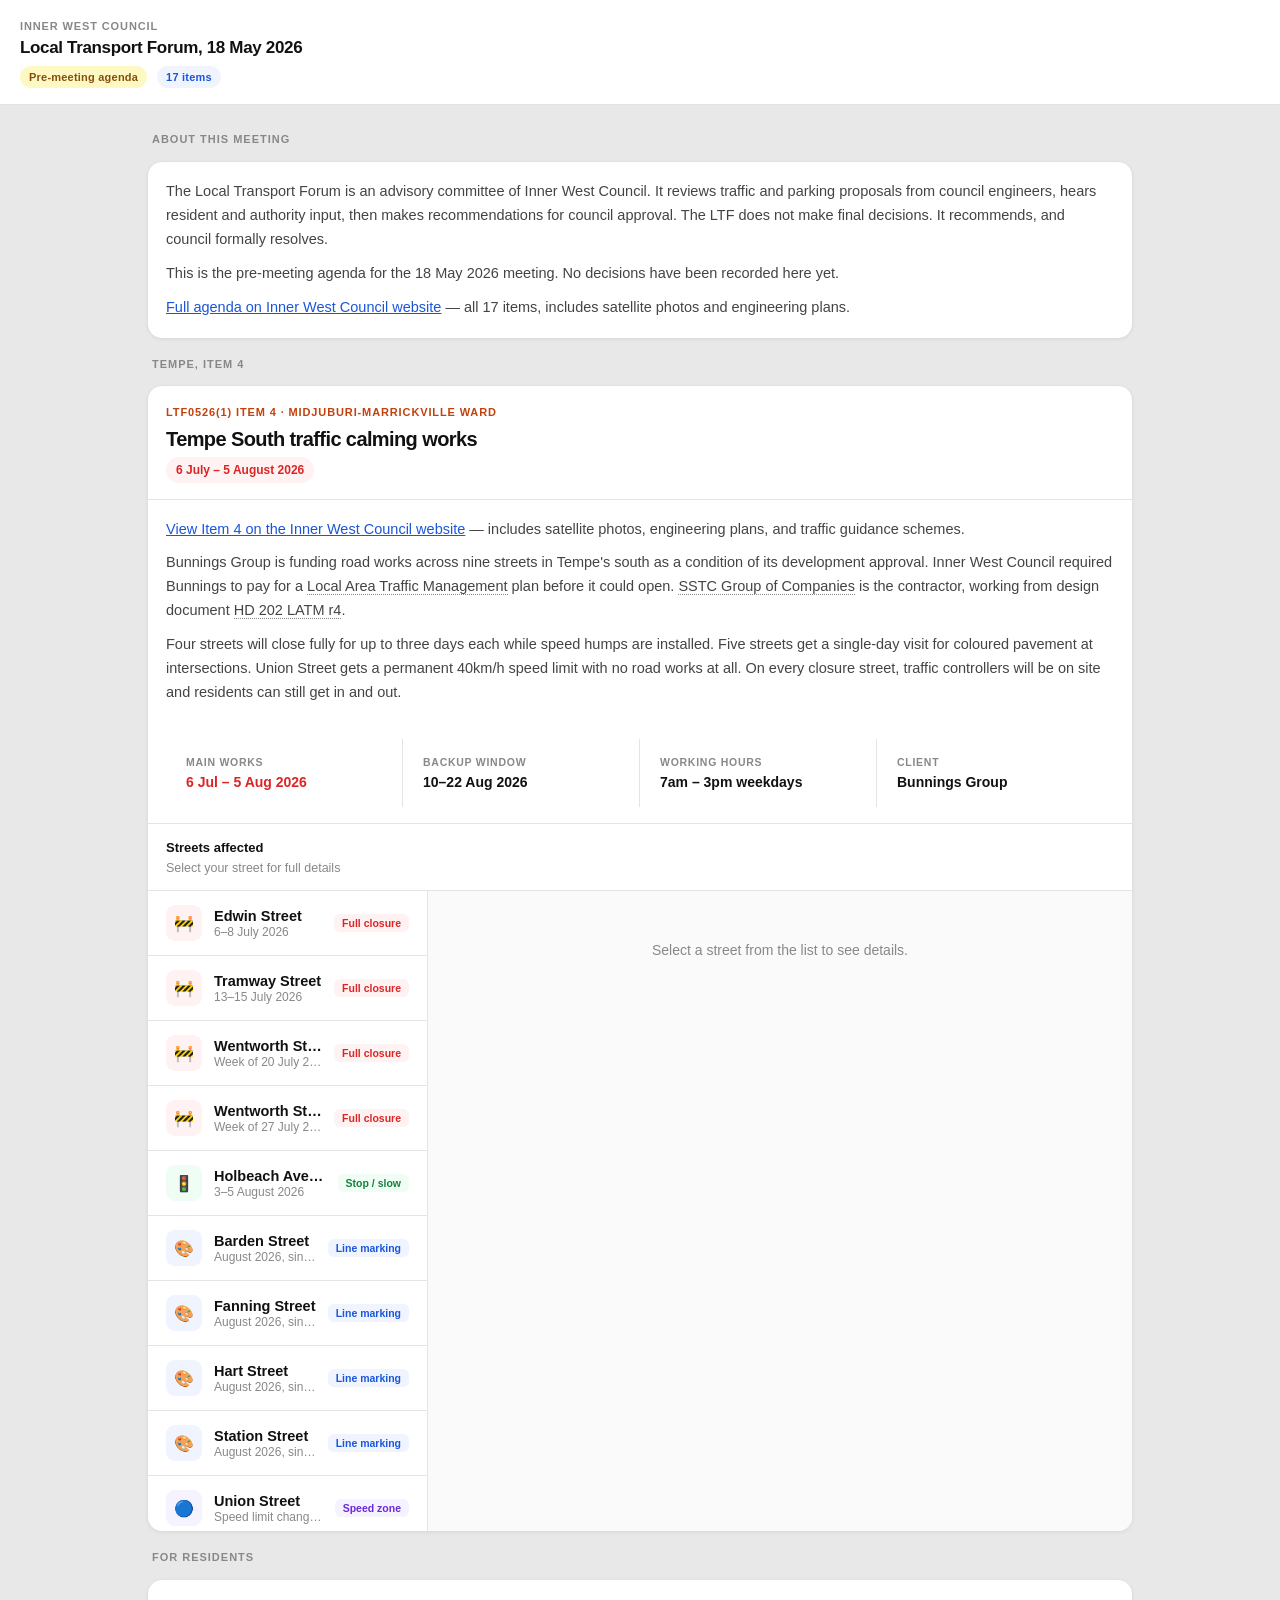
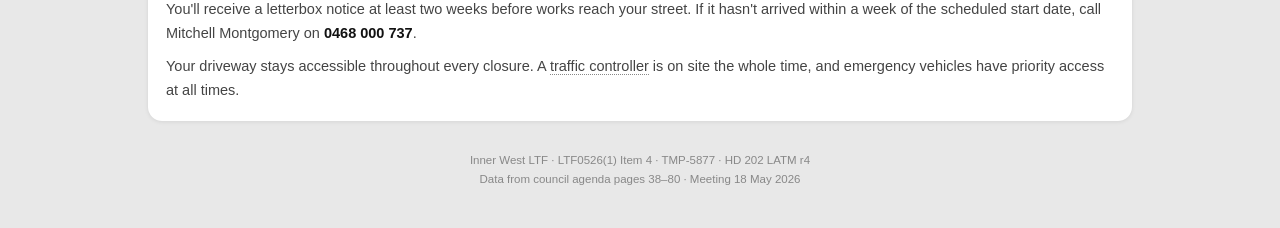
==== commit 08a91b58: "Add tooltip system and replace notice card with resident summary - Tooltip system: tap/hover on jarg" ====
--- a/index.html
+++ b/index.html
@@ -171,17 +171,6 @@
   .stat-value { font-size: 14px; font-weight: 700; color: var(--ink); line-height: 1.3; }
   .stat-value.red { color: var(--red); }
 
-  /* ── OVERVIEW MAP ── */
-  .tempe-map { width: 100%; height: auto; display: block; margin: 0 0 4px; border-radius: var(--radius-sm); }
-  .tempe-map .street-path { cursor: pointer; transition: opacity .15s; }
-  .tempe-map .street-path:hover { opacity: .7; }
-  .map-wrap { padding: 14px 18px 10px; border-bottom: 1px solid var(--border); }
-  .map-caption { font-size: 11px; color: var(--ink3); margin-top: 6px; }
-
-  /* ── STREET SCHEMATIC ── */
-  .schematic { width: 100%; display: block; margin: 12px 0 4px; }
-  .schematic-caption { font-size: 10.5px; color: var(--ink3); margin-bottom: 10px; }
-
   /* ── STREETS ── */
   .streets-head {
     padding: 14px 18px 12px;
@@ -351,43 +340,28 @@
     cursor: pointer;
   }
 
-  /* ── NOTICE CARD ── */
-  .notice-card {
-    background: var(--card);
-    border-radius: var(--radius);
-    box-shadow: var(--shadow);
-    overflow: hidden;
-  }
-  .notice-card-head {
-    background: var(--warn-bg);
-    border-bottom: 1px solid var(--warn-bdr);
-    padding: 14px 18px;
-    font-size: 12px;
-    font-weight: 700;
-    text-transform: uppercase;
-    letter-spacing: .07em;
-    color: var(--warn);
-  }
-  .notice-list {
-    padding: 6px 0;
-  }
-  .notice-item {
-    display: flex;
-    align-items: flex-start;
-    gap: 10px;
-    padding: 11px 18px;
-    border-bottom: 1px solid var(--border);
-    font-size: 13.5px;
+  /* ── TOOLTIPS ── */
+  .term {
+    border-bottom: 1px dotted var(--ink3);
+    cursor: help;
+  }
+  .term-pop {
+    position: fixed;
+    background: #1e2530;
+    color: #f0f0f0;
+    font-size: 12.5px;
+    font-weight: 400;
     line-height: 1.5;
-    color: var(--ink2);
-  }
-  .notice-item:last-child { border-bottom: none; }
-  .notice-item::before {
-    content: "·";
-    color: var(--ink3);
-    flex-shrink: 0;
-    margin-top: 1px;
-  }
+    padding: 10px 13px;
+    border-radius: 8px;
+    max-width: 240px;
+    z-index: 300;
+    display: none;
+    pointer-events: auto;
+    box-shadow: 0 4px 16px rgba(0,0,0,.3);
+  }
+  .term-pop a { color: #93c5fd; text-decoration: underline; }
+  .term-pop.visible { display: block; }
 
   /* ── RESPONSIVE / DESKTOP ── */
   @media (min-width: 640px) {
@@ -454,11 +428,6 @@
     .stat { padding: 16px 20px; border-right: 1px solid var(--border); }
     .stat:last-child { border-right: none; }
 
-    /* notice card two-column grid */
-    .notice-list { display: grid; grid-template-columns: 1fr 1fr; }
-    .notice-item:nth-child(odd):last-child { grid-column: 1 / -1; }
-    .notice-item { border-right: 1px solid var(--border); }
-    .notice-item:nth-child(even) { border-right: none; }
   }
 
   /* ── FOOTER ── */
@@ -505,7 +474,7 @@
 
     <div class="card-body">
       <p class="prose"><a href="https://innerwest.infocouncil.biz/Open/2026/05/LTF_18052026_AGN_4285_AT.HTM#PDF2_ReportName_69114" target="_blank" rel="noopener" style="color:var(--accent);">View Item 4 on the Inner West Council website</a> — includes satellite photos, engineering plans, and traffic guidance schemes.</p>
-      <p class="prose" style="margin-top:10px;">Bunnings Group is funding road works across nine streets in Tempe's south as a condition of its development approval. Inner West Council required Bunnings to pay for a Local Area Traffic Management plan before it could open. SSTC Group of Companies is the contractor, working from design document HD 202 LATM r4.</p>
+      <p class="prose" style="margin-top:10px;">Bunnings Group is funding road works across nine streets in Tempe's south as a condition of its development approval. Inner West Council required Bunnings to pay for a <span class="term" data-tip="Local Area Traffic Management — a council plan to calm traffic in residential streets using speed humps, raised crossings, and pavement treatments.">Local Area Traffic Management</span> plan before it could open. <span class="term" data-tip="SSTC Group of Companies — the traffic management contractor carrying out the works on behalf of Bunnings.">SSTC Group of Companies</span> is the contractor, working from design document <span class="term" data-tip="The engineering design specification for these Tempe works — Inner West Council&#39;s Holbeach, Wentworth, Edwin and Tramway street design, revision 4.">HD 202 LATM r4</span>.</p>
       <p class="prose" style="margin-top:10px;">Four streets will close fully for up to three days each while speed humps are installed. Five streets get a single-day visit for coloured pavement at intersections. Union Street gets a permanent 40km/h speed limit with no road works at all. On every closure street, traffic controllers will be on site and residents can still get in and out.</p>
     </div>
 
@@ -526,167 +495,6 @@
         <span class="stat-label">Client</span>
         <span class="stat-value">Bunnings Group</span>
       </div>
-    </div>
-
-    <!-- OVERVIEW MAP -->
-    <div class="map-wrap">
-      <svg class="tempe-map" viewBox="0 0 700 460" xmlns="http://www.w3.org/2000/svg" role="img" aria-label="Map of Tempe South works area">
-  <rect width="700" height="460" rx="8" fill="#f5f5f4" stroke="#e4e4e4" stroke-width="1"/>
-  <polyline points="486.6,88.6 483.5,89.2 481.6,89.5 479.4,90.0 476.6,90.7 469.7,92.6" fill="none" stroke="#a0a0a0" stroke-width="4" stroke-linecap="round" stroke-linejoin="round"/>
-  <polyline points="29.0,324.6 31.7,323.2 36.6,320.7 39.0,319.5 54.3,311.3 59.5,308.5 78.9,298.2 82.1,296.5 103.7,285.1 104.6,284.7 106.6,283.6 116.9,278.1 134.2,269.2 145.3,263.2 147.0,262.3 160.6,254.9 179.1,245.3 181.8,243.8 198.6,234.9 201.4,233.4 205.9,231.1 208.1,230.0 209.6,229.3 213.3,227.7 216.9,226.1 224.8,222.1 228.9,219.9" fill="none" stroke="#a0a0a0" stroke-width="4" stroke-linecap="round" stroke-linejoin="round"/>
-  <polyline points="228.9,219.9 245.5,211.1 245.9,210.9 247.6,209.9 249.5,208.9 249.9,208.7 271.7,197.2 273.7,196.1 280.5,192.2" fill="none" stroke="#a0a0a0" stroke-width="4" stroke-linecap="round" stroke-linejoin="round"/>
-  <polyline points="469.7,92.6 467.7,93.6 459.7,97.8 446.1,104.8 435.7,110.2 423.6,116.6 410.2,123.8 394.6,131.7 388.6,134.9 386.3,136.2 384.5,137.1 384.0,137.4 369.4,145.1 352.9,153.8 349.3,155.6 336.3,162.7 332.0,164.9" fill="none" stroke="#a0a0a0" stroke-width="4" stroke-linecap="round" stroke-linejoin="round"/>
-  <polyline points="291.2,186.6 295.7,184.3 302.6,180.5" fill="none" stroke="#a0a0a0" stroke-width="4" stroke-linecap="round" stroke-linejoin="round"/>
-  <polyline points="302.6,180.5 319.5,171.5 324.6,168.8 332.0,164.9" fill="none" stroke="#a0a0a0" stroke-width="4" stroke-linecap="round" stroke-linejoin="round"/>
-  <polyline points="22.8,328.0 26.1,326.2 26.9,325.8 29.0,324.6" fill="none" stroke="#a0a0a0" stroke-width="4" stroke-linecap="round" stroke-linejoin="round"/>
-  <polyline points="469.7,92.6 472.0,90.8 476.7,89.4 479.5,88.7 481.6,88.2 482.4,88.1 485.3,87.4" fill="none" stroke="#a0a0a0" stroke-width="4" stroke-linecap="round" stroke-linejoin="round"/>
-  <polyline points="291.2,186.6 289.8,187.9 289.1,188.5 286.6,189.9" fill="none" stroke="#a0a0a0" stroke-width="4" stroke-linecap="round" stroke-linejoin="round"/>
-  <polyline points="280.5,192.2 282.1,190.8 282.5,190.5 285.4,188.9" fill="none" stroke="#a0a0a0" stroke-width="4" stroke-linecap="round" stroke-linejoin="round"/>
-  <polyline points="286.6,189.9 283.6,191.4 280.5,192.2" fill="none" stroke="#a0a0a0" stroke-width="4" stroke-linecap="round" stroke-linejoin="round"/>
-  <polyline points="285.4,188.9 287.9,187.6 291.2,186.6" fill="none" stroke="#a0a0a0" stroke-width="4" stroke-linecap="round" stroke-linejoin="round"/>
-  <polyline points="25.8,324.8 27.4,324.0 30.0,322.5" fill="none" stroke="#a0a0a0" stroke-width="4" stroke-linecap="round" stroke-linejoin="round"/>
-  <polyline points="222.6,300.6 235.4,298.3 242.4,297.1 245.3,296.4 247.9,295.6" fill="none" stroke="#a0a0a0" stroke-width="4" stroke-linecap="round" stroke-linejoin="round"/>
-  <polyline points="456.5,193.2 448.9,196.0 445.6,197.3 442.3,198.7 426.8,206.0 424.4,207.0 414.3,211.8 403.8,216.8" fill="none" stroke="#a0a0a0" stroke-width="4" stroke-linecap="round" stroke-linejoin="round"/>
-  <polyline points="183.5,315.2 194.4,308.5 197.0,307.0 199.6,305.8 202.7,304.8 207.0,303.6 210.4,302.9 211.2,302.7 213.0,302.4" fill="none" stroke="#a0a0a0" stroke-width="4" stroke-linecap="round" stroke-linejoin="round"/>
-  <polyline points="454.5,191.3 458.8,189.7 462.8,188.6 488.1,181.8 495.6,179.9 500.1,178.7 504.3,177.3 508.5,175.7 516.6,172.6 520.3,170.8" fill="none" stroke="#a0a0a0" stroke-width="4" stroke-linecap="round" stroke-linejoin="round"/>
-  <polyline points="292.6,280.2 283.6,285.2" fill="none" stroke="#a0a0a0" stroke-width="4" stroke-linecap="round" stroke-linejoin="round"/>
-  <polyline points="282.2,283.7 291.0,278.9" fill="none" stroke="#a0a0a0" stroke-width="4" stroke-linecap="round" stroke-linejoin="round"/>
-  <polyline points="277.3,288.5 275.1,289.4 273.8,290.0 268.0,291.7 257.7,294.8 249.9,297.1 245.2,298.2 241.9,298.8 238.8,299.3 224.7,301.9 217.6,303.4 215.3,303.9 213.8,304.3" fill="none" stroke="#a0a0a0" stroke-width="4" stroke-linecap="round" stroke-linejoin="round"/>
-  <polyline points="321.8,260.1 322.7,259.5 326.4,257.3 344.1,247.8 356.0,241.1" fill="none" stroke="#a0a0a0" stroke-width="4" stroke-linecap="round" stroke-linejoin="round"/>
-  <polyline points="628.2,59.5 627.0,63.0 626.8,63.5 626.0,65.1 625.3,66.5 621.0,73.3 617.4,78.8 614.1,84.0 594.7,113.7" fill="none" stroke="#a0a0a0" stroke-width="4" stroke-linecap="round" stroke-linejoin="round"/>
-  <polyline points="255.9,293.2 271.7,288.7" fill="none" stroke="#a0a0a0" stroke-width="4" stroke-linecap="round" stroke-linejoin="round"/>
-  <polyline points="71.0,389.3 68.3,391.1 65.3,393.3 60.0,397.7 55.0,403.1 49.7,408.7 48.3,410.2 47.3,411.6 46.1,413.0" fill="none" stroke="#a0a0a0" stroke-width="4" stroke-linecap="round" stroke-linejoin="round"/>
-  <polyline points="141.0,344.9 139.3,346.0 135.3,348.4 126.5,353.7 119.7,358.0 118.1,359.0 112.2,362.5 101.0,369.8 98.6,371.3 93.2,374.8 92.6,375.2 90.7,376.4" fill="none" stroke="#a0a0a0" stroke-width="4" stroke-linecap="round" stroke-linejoin="round"/>
-  <polyline points="581.8,128.1 583.7,125.9 585.6,123.1 597.0,105.6 616.2,76.2 618.5,72.6 620.0,70.3 620.2,69.9 622.1,66.3 622.7,64.6 623.5,62.9 623.6,62.4 624.6,59.1" fill="none" stroke="#a0a0a0" stroke-width="4" stroke-linecap="round" stroke-linejoin="round"/>
-  <polyline points="577.5,134.9 576.4,135.9 573.9,138.1 571.6,139.9 560.7,149.2" fill="none" stroke="#a0a0a0" stroke-width="4" stroke-linecap="round" stroke-linejoin="round"/>
-  <polyline points="283.6,285.2 280.3,287.0 279.6,287.3 277.3,288.5" fill="none" stroke="#a0a0a0" stroke-width="4" stroke-linecap="round" stroke-linejoin="round"/>
-  <polyline points="275.8,287.0 277.7,286.1 279.3,285.3" fill="none" stroke="#a0a0a0" stroke-width="4" stroke-linecap="round" stroke-linejoin="round"/>
-  <polyline points="90.7,376.4 84.8,380.4 71.0,389.3" fill="none" stroke="#a0a0a0" stroke-width="4" stroke-linecap="round" stroke-linejoin="round"/>
-  <polyline points="11.5,439.0 17.0,434.7 26.5,427.1 33.2,421.7 37.2,418.0" fill="none" stroke="#a0a0a0" stroke-width="4" stroke-linecap="round" stroke-linejoin="round"/>
-  <polyline points="139.8,343.3 141.3,342.4 149.7,336.9 157.8,331.7 166.0,326.5 174.8,320.8" fill="none" stroke="#a0a0a0" stroke-width="4" stroke-linecap="round" stroke-linejoin="round"/>
-  <polyline points="213.0,302.4 214.5,302.1" fill="none" stroke="#a0a0a0" stroke-width="4" stroke-linecap="round" stroke-linejoin="round"/>
-  <polyline points="213.8,304.3 212.0,304.7 208.8,305.5 204.5,306.6 201.7,307.5 199.2,308.6 194.9,311.0 182.4,318.4 176.5,322.0" fill="none" stroke="#a0a0a0" stroke-width="4" stroke-linecap="round" stroke-linejoin="round"/>
-  <polyline points="176.5,322.0 173.5,324.0 171.3,325.4 163.5,330.5 144.1,343.0 143.3,343.5 141.0,344.9" fill="none" stroke="#a0a0a0" stroke-width="4" stroke-linecap="round" stroke-linejoin="round"/>
-  <polyline points="109.3,362.1 113.6,359.4 114.5,358.8 116.2,357.8 118.5,356.5 129.0,350.0 137.0,345.2 137.5,344.8 139.8,343.3" fill="none" stroke="#a0a0a0" stroke-width="4" stroke-linecap="round" stroke-linejoin="round"/>
-  <polyline points="69.0,388.3 78.2,382.2 86.0,377.2 88.9,375.5" fill="none" stroke="#a0a0a0" stroke-width="4" stroke-linecap="round" stroke-linejoin="round"/>
-  <polyline points="43.9,411.5 46.1,409.2 56.0,398.7 58.3,396.4 64.8,391.2 69.0,388.3" fill="none" stroke="#a0a0a0" stroke-width="4" stroke-linecap="round" stroke-linejoin="round"/>
-  <polyline points="46.1,413.0 44.7,414.5 40.6,418.4 34.9,423.1 25.5,430.6 13.8,439.9" fill="none" stroke="#a0a0a0" stroke-width="4" stroke-linecap="round" stroke-linejoin="round"/>
-  <polyline points="316.4,265.9 303.6,273.9 292.6,280.2" fill="none" stroke="#a0a0a0" stroke-width="4" stroke-linecap="round" stroke-linejoin="round"/>
-  <polyline points="291.0,278.9 301.1,273.0" fill="none" stroke="#a0a0a0" stroke-width="4" stroke-linecap="round" stroke-linejoin="round"/>
-  <polyline points="547.1,158.7 544.5,160.1 532.8,166.7 521.1,172.6 519.9,173.1 517.7,174.1 514.9,175.2 510.3,177.0 507.5,178.0 502.8,179.8 499.1,180.7 487.1,184.0 464.9,190.2 461.3,191.5 460.6,191.6 456.5,193.2" fill="none" stroke="#a0a0a0" stroke-width="4" stroke-linecap="round" stroke-linejoin="round"/>
-  <polyline points="405.3,213.7 410.0,211.5 412.4,210.3 416.0,208.6 422.6,205.5 438.4,198.1 445.2,195.1 451.2,192.6 454.5,191.3" fill="none" stroke="#a0a0a0" stroke-width="4" stroke-linecap="round" stroke-linejoin="round"/>
-  <polyline points="301.1,273.0 304.5,270.9 313.3,265.4" fill="none" stroke="#a0a0a0" stroke-width="4" stroke-linecap="round" stroke-linejoin="round"/>
-  <polyline points="552.2,153.2 558.6,148.1 573.3,135.7 574.1,135.1 575.3,134.0" fill="none" stroke="#a0a0a0" stroke-width="4" stroke-linecap="round" stroke-linejoin="round"/>
-  <polyline points="577.6,132.0 578.8,130.9 579.4,130.3" fill="none" stroke="#a0a0a0" stroke-width="4" stroke-linecap="round" stroke-linejoin="round"/>
-  <polyline points="560.7,149.2 556.3,152.8 553.5,155.0 551.1,156.5 550.0,157.1 547.1,158.7" fill="none" stroke="#a0a0a0" stroke-width="4" stroke-linecap="round" stroke-linejoin="round"/>
-  <polyline points="247.9,295.6 255.9,293.2" fill="none" stroke="#a0a0a0" stroke-width="4" stroke-linecap="round" stroke-linejoin="round"/>
-  <polyline points="356.0,241.1 372.4,231.8 384.3,225.3 388.7,222.6 397.5,217.7 405.3,213.7" fill="none" stroke="#a0a0a0" stroke-width="4" stroke-linecap="round" stroke-linejoin="round"/>
-  <polyline points="575.3,134.0 577.6,132.0" fill="none" stroke="#a0a0a0" stroke-width="4" stroke-linecap="round" stroke-linejoin="round"/>
-  <polyline points="545.1,157.7 548.5,155.6" fill="none" stroke="#a0a0a0" stroke-width="4" stroke-linecap="round" stroke-linejoin="round"/>
-  <polyline points="594.7,113.7 592.5,117.0 588.5,123.0 586.8,125.6 584.2,129.0 582.4,130.8 581.8,131.3 581.2,131.9 580.0,132.9" fill="none" stroke="#a0a0a0" stroke-width="4" stroke-linecap="round" stroke-linejoin="round"/>
-  <polyline points="580.0,132.9 577.5,134.9" fill="none" stroke="#a0a0a0" stroke-width="4" stroke-linecap="round" stroke-linejoin="round"/>
-  <polyline points="88.9,375.5 90.9,374.2 99.2,368.7" fill="none" stroke="#a0a0a0" stroke-width="4" stroke-linecap="round" stroke-linejoin="round"/>
-  <polyline points="317.0,263.1 318.9,261.9 321.8,260.1" fill="none" stroke="#a0a0a0" stroke-width="4" stroke-linecap="round" stroke-linejoin="round"/>
-  <polyline points="99.2,368.7 100.9,367.6 109.3,362.1" fill="none" stroke="#a0a0a0" stroke-width="4" stroke-linecap="round" stroke-linejoin="round"/>
-  <polyline points="520.3,170.8 523.3,169.3 532.0,164.7" fill="none" stroke="#a0a0a0" stroke-width="4" stroke-linecap="round" stroke-linejoin="round"/>
-  <polyline points="548.5,155.6 552.2,153.2" fill="none" stroke="#a0a0a0" stroke-width="4" stroke-linecap="round" stroke-linejoin="round"/>
-  <polyline points="532.0,164.7 542.1,159.3 542.7,158.9 545.1,157.7" fill="none" stroke="#a0a0a0" stroke-width="4" stroke-linecap="round" stroke-linejoin="round"/>
-  <polyline points="579.4,130.3 581.8,128.1" fill="none" stroke="#a0a0a0" stroke-width="4" stroke-linecap="round" stroke-linejoin="round"/>
-  <polyline points="313.3,265.4 317.0,263.1" fill="none" stroke="#a0a0a0" stroke-width="4" stroke-linecap="round" stroke-linejoin="round"/>
-  <polyline points="361.0,240.5 348.9,247.4 321.9,262.6" fill="none" stroke="#a0a0a0" stroke-width="4" stroke-linecap="round" stroke-linejoin="round"/>
-  <polyline points="403.8,216.8 397.7,219.9 366.8,237.3" fill="none" stroke="#a0a0a0" stroke-width="4" stroke-linecap="round" stroke-linejoin="round"/>
-  <polyline points="366.8,237.3 364.0,238.9 361.0,240.5" fill="none" stroke="#a0a0a0" stroke-width="4" stroke-linecap="round" stroke-linejoin="round"/>
-  <polyline points="321.9,262.6 321.2,263.0 316.4,265.9" fill="none" stroke="#a0a0a0" stroke-width="4" stroke-linecap="round" stroke-linejoin="round"/>
-  <polyline points="37.2,418.0 42.2,413.1 42.7,412.6 43.9,411.5" fill="none" stroke="#a0a0a0" stroke-width="4" stroke-linecap="round" stroke-linejoin="round"/>
-  <polyline points="214.5,302.1 222.6,300.6" fill="none" stroke="#a0a0a0" stroke-width="4" stroke-linecap="round" stroke-linejoin="round"/>
-  <polyline points="174.8,320.8 183.5,315.2" fill="none" stroke="#a0a0a0" stroke-width="4" stroke-linecap="round" stroke-linejoin="round"/>
-  <polyline points="279.3,285.3 282.2,283.7" fill="none" stroke="#a0a0a0" stroke-width="4" stroke-linecap="round" stroke-linejoin="round"/>
-  <polyline points="271.7,288.7 273.1,288.3 274.0,287.9 275.8,287.0" fill="none" stroke="#a0a0a0" stroke-width="4" stroke-linecap="round" stroke-linejoin="round"/>
-  <polyline points="227.1,131.3 233.6,135.2" fill="none" stroke="#a0a0a0" stroke-width="4" stroke-linecap="round" stroke-linejoin="round"/>
-  <polyline points="136.4,80.5 138.3,81.4 139.1,81.7 141.2,82.6 146.4,84.8 147.7,85.3 156.3,89.2 160.2,91.5" fill="none" stroke="#a0a0a0" stroke-width="4" stroke-linecap="round" stroke-linejoin="round"/>
-  <polyline points="57.7,39.6 59.1,40.7 59.6,41.1 64.3,44.7 70.3,49.3 71.3,50.0 73.3,51.6 73.8,51.9 76.0,53.5 78.5,55.1 81.3,56.5 86.2,58.7 97.1,63.4 97.7,63.7 99.3,64.4 101.9,65.5 102.6,65.8 113.5,70.4 118.1,72.4 127.1,76.3" fill="none" stroke="#a0a0a0" stroke-width="4" stroke-linecap="round" stroke-linejoin="round"/>
-  <polyline points="167.3,95.8 181.1,104.1 188.2,108.4 196.4,113.3 199.3,115.0" fill="none" stroke="#a0a0a0" stroke-width="4" stroke-linecap="round" stroke-linejoin="round"/>
-  <polyline points="199.3,115.0 208.8,120.6 216.2,125.0 220.2,127.2 227.1,131.3" fill="none" stroke="#a0a0a0" stroke-width="4" stroke-linecap="round" stroke-linejoin="round"/>
-  <polyline points="233.6,135.2 234.4,135.7 247.1,143.4 254.7,148.2 255.5,148.9 256.3,149.5" fill="none" stroke="#a0a0a0" stroke-width="4" stroke-linecap="round" stroke-linejoin="round"/>
-  <polyline points="160.2,91.5 165.4,94.6 167.3,95.8" fill="none" stroke="#a0a0a0" stroke-width="4" stroke-linecap="round" stroke-linejoin="round"/>
-  <polyline points="127.1,76.3 133.6,79.3 134.3,79.6 136.4,80.5" fill="none" stroke="#a0a0a0" stroke-width="4" stroke-linecap="round" stroke-linejoin="round"/>
-  <polyline points="27.0,15.4 36.4,22.7 42.5,27.5 43.9,28.6 50.4,33.8 55.7,37.9 56.3,38.4 57.7,39.6" fill="none" stroke="#a0a0a0" stroke-width="4" stroke-linecap="round" stroke-linejoin="round"/>
-  <polyline points="573.9,254.4 568.4,258.5 562.6,262.9 561.7,263.7" fill="none" stroke="#c8c8c8" stroke-width="2" stroke-linecap="round" stroke-linejoin="round"/>
-  <polyline points="558.0,267.0 556.0,268.8 555.4,269.3" fill="none" stroke="#c8c8c8" stroke-width="2" stroke-linecap="round" stroke-linejoin="round"/>
-  <polyline points="704.7,213.2 683.7,218.0 681.3,218.5 656.8,223.9 628.1,230.3 613.6,235.0 610.3,236.2 596.2,242.1 594.3,243.0 587.5,246.5 585.2,247.6 573.9,254.4" fill="none" stroke="#c8c8c8" stroke-width="2" stroke-linecap="round" stroke-linejoin="round"/>
-  <polyline points="727.7,208.1 721.7,210.2 714.5,212.3 687.5,218.6 640.5,229.0 627.8,232.0 616.7,235.7 603.4,240.6 596.8,243.6 596.1,244.0 589.1,247.7 582.4,251.3 575.5,255.4 570.0,259.6 563.8,264.7 560.5,267.4 558.7,268.8 558.1,269.8 558.0,270.1" fill="none" stroke="#c8c8c8" stroke-width="2" stroke-linecap="round" stroke-linejoin="round"/>
-  <polyline points="555.4,269.3 553.2,271.3" fill="none" stroke="#c8c8c8" stroke-width="2" stroke-linecap="round" stroke-linejoin="round"/>
-  <polyline points="561.7,263.7 558.0,267.0" fill="none" stroke="#c8c8c8" stroke-width="2" stroke-linecap="round" stroke-linejoin="round"/>
-  <polyline points="251.3,59.3 250.0,58.5 222.7,41.5 198.9,26.8 197.4,25.9 196.0,25.2" fill="none" stroke="#c8c8c8" stroke-width="2" stroke-linecap="round" stroke-linejoin="round"/>
-  <polyline points="256.3,149.5 257.2,150.8 257.7,151.6 258.0,152.3 258.0,153.2 257.9,154.1 257.5,155.1 256.9,155.9 256.0,156.9 255.2,157.7 254.2,158.4 253.4,159.0 252.3,159.7 247.7,162.0 238.1,166.7" fill="none" stroke="#c8c8c8" stroke-width="2" stroke-linecap="round" stroke-linejoin="round"/>
-  <polyline points="467.6,60.3 467.5,60.6 467.2,60.8 465.3,61.6" fill="none" stroke="#c8c8c8" stroke-width="2" stroke-linecap="round" stroke-linejoin="round"/>
-  <polyline points="451.2,57.6 448.8,57.8 447.4,57.8 445.1,57.8" fill="none" stroke="#c8c8c8" stroke-width="2" stroke-linecap="round" stroke-linejoin="round"/>
-  <polyline points="446.6,55.9 448.5,56.3 451.2,57.6" fill="none" stroke="#c8c8c8" stroke-width="2" stroke-linecap="round" stroke-linejoin="round"/>
-  <polyline points="257.7,151.6 255.9,152.0 255.5,152.0 254.8,152.2 254.1,152.4 253.2,152.8 252.3,153.5 251.0,154.6 245.0,158.7 234.7,163.8 203.4,179.4 199.4,181.4 198.2,182.3 197.3,183.3 195.7,185.0" fill="none" stroke="#c8c8c8" stroke-width="2" stroke-linecap="round" stroke-linejoin="round"/>
-  <polyline points="208.4,182.1 204.1,184.1 202.9,184.6 201.7,185.1 200.3,185.5 199.1,185.7 197.6,185.7 195.7,185.0" fill="none" stroke="#c8c8c8" stroke-width="2" stroke-linecap="round" stroke-linejoin="round"/>
-  <polyline points="229.1,171.2 224.5,173.3 222.7,174.2 221.0,175.0 217.1,177.9" fill="none" stroke="#c8c8c8" stroke-width="2" stroke-linecap="round" stroke-linejoin="round"/>
-  <polyline points="456.1,63.8 453.1,59.2 452.5,58.5 452.0,58.0 451.5,57.7 451.2,57.6" fill="none" stroke="#c8c8c8" stroke-width="2" stroke-linecap="round" stroke-linejoin="round"/>
-  <polyline points="465.3,61.6 461.3,63.1" fill="none" stroke="#c8c8c8" stroke-width="2" stroke-linecap="round" stroke-linejoin="round"/>
-  <polyline points="461.3,63.1 457.9,64.2 457.4,64.3 456.7,64.1 456.1,63.8" fill="none" stroke="#c8c8c8" stroke-width="2" stroke-linecap="round" stroke-linejoin="round"/>
-  <polyline points="229.1,171.2 228.4,171.8 227.8,172.4 227.3,173.1 226.8,174.1 226.7,174.5 226.7,175.3 226.6,175.9 226.6,176.9" fill="none" stroke="#c8c8c8" stroke-width="2" stroke-linecap="round" stroke-linejoin="round"/>
-  <polyline points="217.1,177.9 208.4,182.1" fill="none" stroke="#c8c8c8" stroke-width="2" stroke-linecap="round" stroke-linejoin="round"/>
-  <polyline points="226.6,176.9 225.0,176.6 223.3,176.5 221.6,176.6 220.0,176.9 218.4,177.3 217.1,177.9" fill="none" stroke="#c8c8c8" stroke-width="2" stroke-linecap="round" stroke-linejoin="round"/>
-  <polyline points="238.1,166.7 229.1,171.2" fill="none" stroke="#c8c8c8" stroke-width="2" stroke-linecap="round" stroke-linejoin="round"/>
-  <polyline points="72.3,322.6 110.7,350.8" fill="none" stroke="#c8c8c8" stroke-width="2" stroke-linecap="round" stroke-linejoin="round"/>
-  <polyline points="81.3,56.5 82.3,55.6 82.7,55.2 104.9,35.0 114.9,25.6" fill="none" stroke="#c8c8c8" stroke-width="2" stroke-linecap="round" stroke-linejoin="round"/>
-  <polyline points="116.0,422.4 122.4,417.6 137.0,408.0 150.8,398.9 164.5,389.8" fill="none" stroke="#c8c8c8" stroke-width="2" stroke-linecap="round" stroke-linejoin="round"/>
-  <polyline points="164.5,389.8 177.9,381.2 190.7,372.6 191.5,372.1" fill="none" stroke="#c8c8c8" stroke-width="2" stroke-linecap="round" stroke-linejoin="round"/>
-  <polyline points="138.0,293.7 129.5,298.2 119.4,303.4 100.9,313.1 99.8,313.7" fill="none" stroke="#dc2626" stroke-width="5" stroke-linecap="round" stroke-linejoin="round" class="street-path" data-street="edwin" onclick="toggle('edwin')" role="button" aria-label="Edwin St"><title>Edwin St</title></polyline>
-  <polyline points="95.2,310.3 94.5,310.7 78.4,319.3 72.3,322.6 55.2,331.6 43.3,337.9 26.0,347.9 24.0,349.0" fill="none" stroke="#dc2626" stroke-width="5" stroke-linecap="round" stroke-linejoin="round" class="street-path" data-street="edwin" onclick="toggle('edwin')" role="button" aria-label="Edwin St"><title>Edwin St</title></polyline>
-  <polyline points="39.0,319.5 40.0,320.2 55.2,331.6 72.2,343.9" fill="none" stroke="#dc2626" stroke-width="5" stroke-linecap="round" stroke-linejoin="round" class="street-path" data-street="tramway" onclick="toggle('tramway')" role="button" aria-label="Tramway St"><title>Tramway St</title></polyline>
-  <polyline points="150.8,398.9 109.4,377.1 100.0,372.0 98.6,371.3" fill="none" stroke="#dc2626" stroke-width="5" stroke-linecap="round" stroke-linejoin="round" class="street-path" data-street="wentworth-n" onclick="toggle('wentworth-n')" role="button" aria-label="Wentworth St"><title>Wentworth St</title></polyline>
-  <polyline points="46.1,413.0 47.3,413.8 47.8,414.1 49.5,415.6 51.7,417.4 54.0,419.7" fill="none" stroke="#c2410c" stroke-width="5" stroke-linecap="round" stroke-linejoin="round" class="street-path" data-street="holbeach" onclick="toggle('holbeach')" role="button" aria-label="Holbeach Ave"><title>Holbeach Ave</title></polyline>
-  <polyline points="116.9,422.8 116.0,422.4 113.1,420.7 106.1,417.6 103.5,416.8 100.7,416.4 97.6,416.7 95.8,417.2 94.2,418.1 84.4,424.9 77.6,430.5" fill="none" stroke="#c2410c" stroke-width="5" stroke-linecap="round" stroke-linejoin="round" class="street-path" data-street="holbeach" onclick="toggle('holbeach')" role="button" aria-label="Holbeach Ave"><title>Holbeach Ave</title></polyline>
-  <polyline points="71.7,434.0 73.6,433.3 77.6,430.5" fill="none" stroke="#c2410c" stroke-width="5" stroke-linecap="round" stroke-linejoin="round" class="street-path" data-street="holbeach" onclick="toggle('holbeach')" role="button" aria-label="Holbeach Ave"><title>Holbeach Ave</title></polyline>
-  <polyline points="43.9,411.5 46.1,413.0" fill="none" stroke="#c2410c" stroke-width="5" stroke-linecap="round" stroke-linejoin="round" class="street-path" data-street="holbeach" onclick="toggle('holbeach')" role="button" aria-label="Holbeach Ave"><title>Holbeach Ave</title></polyline>
-  <polyline points="54.0,419.7 63.4,428.1 68.3,432.5" fill="none" stroke="#c2410c" stroke-width="5" stroke-linecap="round" stroke-linejoin="round" class="street-path" data-street="holbeach" onclick="toggle('holbeach')" role="button" aria-label="Holbeach Ave"><title>Holbeach Ave</title></polyline>
-  <polyline points="177.9,381.2 130.6,356.2 127.7,354.5 126.5,353.7" fill="none" stroke="#1a56db" stroke-width="5" stroke-linecap="round" stroke-linejoin="round" class="street-path" data-street="barden" onclick="toggle('barden')" role="button" aria-label="Barden St"><title>Barden St</title></polyline>
-  <polyline points="177.9,381.2 183.6,384.0" fill="none" stroke="#1a56db" stroke-width="5" stroke-linecap="round" stroke-linejoin="round" class="street-path" data-street="barden" onclick="toggle('barden')" role="button" aria-label="Barden St"><title>Barden St</title></polyline>
-  <polyline points="112.2,362.5 113.6,363.2 118.5,366.1 164.5,389.8" fill="none" stroke="#1a56db" stroke-width="5" stroke-linecap="round" stroke-linejoin="round" class="street-path" data-street="fanning" onclick="toggle('fanning')" role="button" aria-label="Fanning St"><title>Fanning St</title></polyline>
-  <polyline points="84.8,380.4 86.0,381.0 137.0,408.0" fill="none" stroke="#1a56db" stroke-width="5" stroke-linecap="round" stroke-linejoin="round" class="street-path" data-street="hart" onclick="toggle('hart')" role="button" aria-label="Hart St"><title>Hart St</title></polyline>
-  <polyline points="122.4,417.6 102.7,406.7 88.7,399.0 72.1,389.9 71.0,389.3" fill="none" stroke="#1a56db" stroke-width="5" stroke-linecap="round" stroke-linejoin="round" class="street-path" data-street="station" onclick="toggle('station')" role="button" aria-label="Station St"><title>Station St</title></polyline>
-  <polyline points="71.0,389.3 69.0,388.3" fill="none" stroke="#1a56db" stroke-width="5" stroke-linecap="round" stroke-linejoin="round" class="street-path" data-street="station" onclick="toggle('station')" role="button" aria-label="Station St"><title>Station St</title></polyline>
-  <polyline points="138.5,342.4 131.8,337.4 128.1,334.7 120.6,329.1 99.8,313.7" fill="none" stroke="#7c3aed" stroke-width="5" stroke-linecap="round" stroke-linejoin="round" class="street-path" data-street="union" onclick="toggle('union')" role="button" aria-label="Union St"><title>Union St</title></polyline>
-  <polyline points="99.8,313.7 97.3,311.9 95.2,310.3 93.1,308.7 80.1,299.1 78.9,298.2" fill="none" stroke="#7c3aed" stroke-width="5" stroke-linecap="round" stroke-linejoin="round" class="street-path" data-street="union" onclick="toggle('union')" role="button" aria-label="Union St"><title>Union St</title></polyline>
-  <polyline points="141.0,344.9 139.8,343.3" fill="none" stroke="#7c3aed" stroke-width="5" stroke-linecap="round" stroke-linejoin="round" class="street-path" data-street="union" onclick="toggle('union')" role="button" aria-label="Union St"><title>Union St</title></polyline>
-  <polyline points="139.8,343.3 138.5,342.4" fill="none" stroke="#7c3aed" stroke-width="5" stroke-linecap="round" stroke-linejoin="round" class="street-path" data-street="union" onclick="toggle('union')" role="button" aria-label="Union St"><title>Union St</title></polyline>
-  <text x="82.8" y="319.3" transform="rotate(334.1,82.8,319.3)" text-anchor="middle" dominant-baseline="auto" font-family="-apple-system,BlinkMacSystemFont,'Segoe UI',Helvetica,Arial,sans-serif" font-size="9.5" font-weight="600" fill="white" stroke="white" stroke-width="3" paint-order="stroke" dy="-7" pointer-events="none">Edwin St</text>
-  <text x="82.8" y="319.3" transform="rotate(334.1,82.8,319.3)" text-anchor="middle" dominant-baseline="auto" font-family="-apple-system,BlinkMacSystemFont,'Segoe UI',Helvetica,Arial,sans-serif" font-size="9.5" font-weight="600" fill="#dc2626" dy="-7" pointer-events="none">Edwin St</text>
-  <text x="51.6" y="328.8" transform="rotate(36.3,51.6,328.8)" text-anchor="middle" dominant-baseline="auto" font-family="-apple-system,BlinkMacSystemFont,'Segoe UI',Helvetica,Arial,sans-serif" font-size="9.5" font-weight="600" fill="white" stroke="white" stroke-width="3" paint-order="stroke" dy="-7" pointer-events="none">Tramway St</text>
-  <text x="51.6" y="328.8" transform="rotate(36.3,51.6,328.8)" text-anchor="middle" dominant-baseline="auto" font-family="-apple-system,BlinkMacSystemFont,'Segoe UI',Helvetica,Arial,sans-serif" font-size="9.5" font-weight="600" fill="#dc2626" dy="-7" pointer-events="none">Tramway St</text>
-  <text x="114.7" y="379.8" transform="rotate(27.9,114.7,379.8)" text-anchor="middle" dominant-baseline="auto" font-family="-apple-system,BlinkMacSystemFont,'Segoe UI',Helvetica,Arial,sans-serif" font-size="9.5" font-weight="600" fill="white" stroke="white" stroke-width="3" paint-order="stroke" dy="-7" pointer-events="none">Wentworth St</text>
-  <text x="114.7" y="379.8" transform="rotate(27.9,114.7,379.8)" text-anchor="middle" dominant-baseline="auto" font-family="-apple-system,BlinkMacSystemFont,'Segoe UI',Helvetica,Arial,sans-serif" font-size="9.5" font-weight="600" fill="#dc2626" dy="-7" pointer-events="none">Wentworth St</text>
-  <text x="76.0" y="420.8" transform="rotate(41.1,76.0,420.8)" text-anchor="middle" dominant-baseline="auto" font-family="-apple-system,BlinkMacSystemFont,'Segoe UI',Helvetica,Arial,sans-serif" font-size="9.5" font-weight="600" fill="white" stroke="white" stroke-width="3" paint-order="stroke" dy="-7" pointer-events="none">Holbeach Ave</text>
-  <text x="76.0" y="420.8" transform="rotate(41.1,76.0,420.8)" text-anchor="middle" dominant-baseline="auto" font-family="-apple-system,BlinkMacSystemFont,'Segoe UI',Helvetica,Arial,sans-serif" font-size="9.5" font-weight="600" fill="#c2410c" dy="-7" pointer-events="none">Holbeach Ave</text>
-  <text x="154.0" y="368.5" transform="rotate(26.3,154.0,368.5)" text-anchor="middle" dominant-baseline="auto" font-family="-apple-system,BlinkMacSystemFont,'Segoe UI',Helvetica,Arial,sans-serif" font-size="9.5" font-weight="600" fill="white" stroke="white" stroke-width="3" paint-order="stroke" dy="-7" pointer-events="none">Barden St</text>
-  <text x="154.0" y="368.5" transform="rotate(26.3,154.0,368.5)" text-anchor="middle" dominant-baseline="auto" font-family="-apple-system,BlinkMacSystemFont,'Segoe UI',Helvetica,Arial,sans-serif" font-size="9.5" font-weight="600" fill="#1a56db" dy="-7" pointer-events="none">Barden St</text>
-  <text x="127.2" y="370.4" transform="rotate(27.6,127.2,370.4)" text-anchor="middle" dominant-baseline="auto" font-family="-apple-system,BlinkMacSystemFont,'Segoe UI',Helvetica,Arial,sans-serif" font-size="9.5" font-weight="600" fill="white" stroke="white" stroke-width="3" paint-order="stroke" dy="-7" pointer-events="none">Fanning St</text>
-  <text x="127.2" y="370.4" transform="rotate(27.6,127.2,370.4)" text-anchor="middle" dominant-baseline="auto" font-family="-apple-system,BlinkMacSystemFont,'Segoe UI',Helvetica,Arial,sans-serif" font-size="9.5" font-weight="600" fill="#1a56db" dy="-7" pointer-events="none">Fanning St</text>
-  <text x="102.6" y="389.8" transform="rotate(27.9,102.6,389.8)" text-anchor="middle" dominant-baseline="auto" font-family="-apple-system,BlinkMacSystemFont,'Segoe UI',Helvetica,Arial,sans-serif" font-size="9.5" font-weight="600" fill="white" stroke="white" stroke-width="3" paint-order="stroke" dy="-7" pointer-events="none">Hart St</text>
-  <text x="102.6" y="389.8" transform="rotate(27.9,102.6,389.8)" text-anchor="middle" dominant-baseline="auto" font-family="-apple-system,BlinkMacSystemFont,'Segoe UI',Helvetica,Arial,sans-serif" font-size="9.5" font-weight="600" fill="#1a56db" dy="-7" pointer-events="none">Hart St</text>
-  <text x="85.3" y="397.2" transform="rotate(28.8,85.3,397.2)" text-anchor="middle" dominant-baseline="auto" font-family="-apple-system,BlinkMacSystemFont,'Segoe UI',Helvetica,Arial,sans-serif" font-size="9.5" font-weight="600" fill="white" stroke="white" stroke-width="3" paint-order="stroke" dy="-7" pointer-events="none">Station St</text>
-  <text x="85.3" y="397.2" transform="rotate(28.8,85.3,397.2)" text-anchor="middle" dominant-baseline="auto" font-family="-apple-system,BlinkMacSystemFont,'Segoe UI',Helvetica,Arial,sans-serif" font-size="9.5" font-weight="600" fill="#1a56db" dy="-7" pointer-events="none">Station St</text>
-  <text x="114.8" y="324.9" transform="rotate(0.0,114.8,324.9)" text-anchor="middle" dominant-baseline="auto" font-family="-apple-system,BlinkMacSystemFont,'Segoe UI',Helvetica,Arial,sans-serif" font-size="9.5" font-weight="600" fill="white" stroke="white" stroke-width="3" paint-order="stroke" dy="-7" pointer-events="none">Union St</text>
-  <text x="114.8" y="324.9" transform="rotate(0.0,114.8,324.9)" text-anchor="middle" dominant-baseline="auto" font-family="-apple-system,BlinkMacSystemFont,'Segoe UI',Helvetica,Arial,sans-serif" font-size="9.5" font-weight="600" fill="#7c3aed" dy="-7" pointer-events="none">Union St</text>
-  <rect x="534" y="26" width="142" height="84" rx="5" fill="white" fill-opacity="0.88" stroke="#e4e4e4" stroke-width="1"/>
-  <rect x="542" y="34" width="14" height="6" rx="2" fill="#dc2626"/>
-  <text x="561" y="40" font-family="-apple-system,BlinkMacSystemFont,'Segoe UI',Helvetica,Arial,sans-serif" font-size="9" fill="#444">Full closure</text>
-  <rect x="542" y="52" width="14" height="6" rx="2" fill="#c2410c"/>
-  <text x="561" y="58" font-family="-apple-system,BlinkMacSystemFont,'Segoe UI',Helvetica,Arial,sans-serif" font-size="9" fill="#444">Stop/slow</text>
-  <rect x="542" y="70" width="14" height="6" rx="2" fill="#1a56db"/>
-  <text x="561" y="76" font-family="-apple-system,BlinkMacSystemFont,'Segoe UI',Helvetica,Arial,sans-serif" font-size="9" fill="#444">Line marking</text>
-  <rect x="542" y="88" width="14" height="6" rx="2" fill="#7c3aed"/>
-  <text x="561" y="94" font-family="-apple-system,BlinkMacSystemFont,'Segoe UI',Helvetica,Arial,sans-serif" font-size="9" fill="#444">Speed zone</text>
-  <text x="48" y="38" text-anchor="middle" font-size="10" font-weight="700" fill="#666" font-family="-apple-system,BlinkMacSystemFont,'Segoe UI',Helvetica,Arial,sans-serif">N</text>
-  <line x1="48" y1="40" x2="48" y2="56" stroke="#888" stroke-width="1.5"/>
-  <polygon points="48,40 44,52 48,49 52,52" fill="#555"/>
-</svg>
-      <p class="map-caption">Tap a coloured street to see works details. Grey lines are context streets not affected.</p>
     </div>
 
     <!-- STREETS -->
@@ -714,28 +522,18 @@
         <div class="street-detail" id="detail-edwin">
           <div class="detail-inner">
             <div class="notice">Your street closes for three days while a speed hump is installed between Stanley Street and Tramway Street. You can still get in and out. A traffic controller will be on site the whole time. Through traffic is detoured via surrounding streets.</div>
-            <svg class="schematic" viewBox="0 0 420 60" xmlns="http://www.w3.org/2000/svg" aria-label="Edwin Street closure zone">
-              <rect width="420" height="60" fill="#f9f9f9" rx="6" stroke="#e8e8e8" stroke-width="1"/>
-              <rect x="60" y="24" width="300" height="14" rx="2" fill="#fca5a5" opacity="0.6"/>
-              <rect x="60" y="24" width="300" height="14" rx="2" fill="#dc2626" opacity="0.8"/>
-              <line x1="60" y1="16" x2="60" y2="46" stroke="#aaa" stroke-width="1.5"/>
-              <text x="60" y="12" text-anchor="middle" font-size="9" fill="#555" font-family="-apple-system,sans-serif">Stanley St</text>
-              <line x1="360" y1="16" x2="360" y2="46" stroke="#aaa" stroke-width="1.5"/>
-              <text x="360" y="12" text-anchor="middle" font-size="9" fill="#555" font-family="-apple-system,sans-serif">Tramway St</text>
-              <text x="210" y="55" text-anchor="middle" font-size="9" fill="#dc2626" font-weight="600" font-family="-apple-system,sans-serif">Full road closure · 6–8 July · speed hump</text>
-            </svg>
             <div class="fact-grid">
               <div class="fact"><div class="fact-label">Closes</div><div class="fact-value red">7am Mon 6 July</div></div>
               <div class="fact"><div class="fact-label">Reopens</div><div class="fact-value red">3pm Wed 8 July</div></div>
               <div class="fact"><div class="fact-label">If delayed</div><div class="fact-value">Thu 9 – Fri 10 July</div></div>
               <div class="fact"><div class="fact-label">Work type</div><div class="fact-value">Speed hump installation</div></div>
               <div class="fact"><div class="fact-label">Overnight</div><div class="fact-value">Closure stays in place overnight</div></div>
-              <div class="fact"><div class="fact-label">Resident access</div><div class="fact-value grn">Yes, TC on site</div></div>
+              <div class="fact"><div class="fact-label">Resident access</div><div class="fact-value grn">Yes, <span class="term" data-tip="Traffic Controller — a licensed person on site who directs traffic and helps residents get in and out during the works.">TC</span> on site</div></div>
             </div>
             <div class="info-box">You should receive a letterbox notice at least 14 days before works start, so by mid-June at the latest. If it hasn't arrived by late June, call the site manager below.</div>
             <div class="contact-row">
               <span class="contact-icon">📞</span>
-              <div class="contact-text"><strong>Mitchell Montgomery</strong>, SSTC Group (on-site)<br>0468 000 737 · Office: 02 9584 0426</div>
+              <div class="contact-text"><strong>Mitchell Montgomery</strong>, <span class="term" data-tip="SSTC Group of Companies — the traffic management contractor carrying out the works on behalf of Bunnings.">SSTC Group</span> (on-site)<br>0468 000 737 · Office: 02 9584 0426</div>
             </div>
           </div>
         </div>
@@ -756,27 +554,18 @@
         </button>
         <div class="street-detail" id="detail-tramway">
           <div class="detail-inner">
-            <div class="notice">Tramway Street closes for three days between Unwin's Bridge Road and Edwin Street. A speed hump goes in first, then the crew returns on a separate day in July for line marking. Heavy vehicles are routed via Unwin's Bridge Road while the street is closed. SSTC has already notified residents on this street.</div>
-            <svg class="schematic" viewBox="0 0 420 60" xmlns="http://www.w3.org/2000/svg" aria-label="Tramway Street closure zone">
-              <rect width="420" height="60" fill="#f9f9f9" rx="6" stroke="#e8e8e8" stroke-width="1"/>
-              <rect x="60" y="24" width="300" height="14" rx="2" fill="#dc2626" opacity="0.8"/>
-              <line x1="60" y1="16" x2="60" y2="46" stroke="#aaa" stroke-width="1.5"/>
-              <text x="60" y="12" text-anchor="middle" font-size="9" fill="#555" font-family="-apple-system,sans-serif">Unwins Bridge Rd</text>
-              <line x1="360" y1="16" x2="360" y2="46" stroke="#aaa" stroke-width="1.5"/>
-              <text x="360" y="12" text-anchor="middle" font-size="9" fill="#555" font-family="-apple-system,sans-serif">Edwin St</text>
-              <text x="210" y="55" text-anchor="middle" font-size="9" fill="#dc2626" font-weight="600" font-family="-apple-system,sans-serif">Full road closure · 13–15 July · speed hump + line marking</text>
-            </svg>
+            <div class="notice">Tramway Street closes for three days between Unwin's Bridge Road and Edwin Street. A speed hump goes in first, then the crew returns on a separate day in July for line marking. Heavy vehicles are routed via Unwin's Bridge Road while the street is closed. <span class="term" data-tip="SSTC Group of Companies — the traffic management contractor carrying out the works on behalf of Bunnings.">SSTC</span> has already notified residents on this street.</div>
             <div class="fact-grid">
               <div class="fact"><div class="fact-label">Closes</div><div class="fact-value red">7am Mon 13 July</div></div>
               <div class="fact"><div class="fact-label">Reopens</div><div class="fact-value red">3pm Wed 15 July</div></div>
               <div class="fact"><div class="fact-label">If delayed</div><div class="fact-value">Thu 16 – Fri 17 July</div></div>
               <div class="fact"><div class="fact-label">Work type</div><div class="fact-value">Speed hump + line marking (two visits)</div></div>
               <div class="fact"><div class="fact-label">Heavy vehicles</div><div class="fact-value">Via Unwin's Bridge Road</div></div>
-              <div class="fact"><div class="fact-label">Resident access</div><div class="fact-value grn">Yes, TC on site</div></div>
+              <div class="fact"><div class="fact-label">Resident access</div><div class="fact-value grn">Yes, <span class="term" data-tip="Traffic Controller — a licensed person on site who directs traffic and helps residents get in and out during the works.">TC</span> on site</div></div>
             </div>
             <div class="contact-row">
               <span class="contact-icon">📞</span>
-              <div class="contact-text"><strong>Mitchell Montgomery</strong>, SSTC Group (on-site)<br>0468 000 737 · Office: 02 9584 0426</div>
+              <div class="contact-text"><strong>Mitchell Montgomery</strong>, <span class="term" data-tip="SSTC Group of Companies — the traffic management contractor carrying out the works on behalf of Bunnings.">SSTC Group</span> (on-site)<br>0468 000 737 · Office: 02 9584 0426</div>
             </div>
           </div>
         </div>
@@ -798,30 +587,17 @@
         <div class="street-detail" id="detail-wentworth-n">
           <div class="detail-inner">
             <div class="notice">The northern half of Wentworth Street, between Princes Highway and South Street, closes for approximately three days. A speed hump and a raised pedestrian crossing go in during this visit. Temporary No Stopping signs are installed on both sides of the street near nos. 45–49 and Tempe Tyres at no. 46, and removed at the contractor's cost when works finish.</div>
-            <svg class="schematic" viewBox="0 0 420 68" xmlns="http://www.w3.org/2000/svg" aria-label="Wentworth Street north closure zone">
-              <rect width="420" height="68" fill="#f9f9f9" rx="6" stroke="#e8e8e8" stroke-width="1"/>
-              <rect x="60" y="24" width="300" height="14" rx="2" fill="#dc2626" opacity="0.8"/>
-              <!-- no stopping zones near Princes Hwy end -->
-              <rect x="270" y="22" width="50" height="6" rx="1" fill="#c2410c" opacity="0.9"/>
-              <rect x="270" y="32" width="44" height="6" rx="1" fill="#c2410c" opacity="0.9"/>
-              <line x1="60" y1="16" x2="60" y2="46" stroke="#aaa" stroke-width="1.5"/>
-              <text x="60" y="12" text-anchor="middle" font-size="9" fill="#555" font-family="-apple-system,sans-serif">South St</text>
-              <line x1="360" y1="16" x2="360" y2="46" stroke="#aaa" stroke-width="1.5"/>
-              <text x="360" y="12" text-anchor="middle" font-size="9" fill="#555" font-family="-apple-system,sans-serif">Princes Hwy</text>
-              <text x="210" y="57" text-anchor="middle" font-size="9" fill="#dc2626" font-weight="600" font-family="-apple-system,sans-serif">Full road closure · week of 20 July · speed hump + raised crossing</text>
-              <text x="210" y="65" text-anchor="middle" font-size="8.5" fill="#c2410c" font-family="-apple-system,sans-serif">Amber zones: temp No Stopping (nos. 45–49 and Tempe Tyres)</text>
-            </svg>
             <div class="fact-grid">
               <div class="fact"><div class="fact-label">Approx. closure week</div><div class="fact-value red">20 July 2026</div></div>
               <div class="fact"><div class="fact-label">Duration</div><div class="fact-value">~3 days</div></div>
               <div class="fact"><div class="fact-label">Work type</div><div class="fact-value">Speed hump + raised pedestrian crossing</div></div>
-              <div class="fact"><div class="fact-label">Resident access</div><div class="fact-value grn">Yes, TC on site</div></div>
+              <div class="fact"><div class="fact-label">Resident access</div><div class="fact-value grn">Yes, <span class="term" data-tip="Traffic Controller — a licensed person on site who directs traffic and helps residents get in and out during the works.">TC</span> on site</div></div>
               <div class="fact span2"><div class="fact-label">Temp No Stopping</div><div class="fact-value">North side: 26.1m outside nos. 45–49. South side: 21.7m outside Tempe Tyres (no. 46). Removed by contractor at their cost.</div></div>
             </div>
             <div class="info-box">The raised pedestrian crossing is a permanent structure. It stays after works finish. Advance warning signs go up at the Wentworth Street entrance before work begins.</div>
             <div class="contact-row">
               <span class="contact-icon">📞</span>
-              <div class="contact-text"><strong>Mitchell Montgomery</strong>, SSTC Group (on-site)<br>0468 000 737 · Office: 02 9584 0426</div>
+              <div class="contact-text"><strong>Mitchell Montgomery</strong>, <span class="term" data-tip="SSTC Group of Companies — the traffic management contractor carrying out the works on behalf of Bunnings.">SSTC Group</span> (on-site)<br>0468 000 737 · Office: 02 9584 0426</div>
             </div>
           </div>
         </div>
@@ -843,30 +619,17 @@
         <div class="street-detail" id="detail-wentworth-s">
           <div class="detail-inner">
             <div class="notice">The southern half of Wentworth Street, between South Street and Princes Highway, gets its own closure the week after the northern section. One to three days for a speed hump. Temporary No Stopping signs go in near nos. 13–16 on both sides, removed by the contractor when done.</div>
-            <svg class="schematic" viewBox="0 0 420 68" xmlns="http://www.w3.org/2000/svg" aria-label="Wentworth Street south closure zone">
-              <rect width="420" height="68" fill="#f9f9f9" rx="6" stroke="#e8e8e8" stroke-width="1"/>
-              <rect x="60" y="24" width="300" height="14" rx="2" fill="#dc2626" opacity="0.8"/>
-              <!-- no stopping zones near South St end -->
-              <rect x="100" y="22" width="44" height="6" rx="1" fill="#c2410c" opacity="0.9"/>
-              <rect x="100" y="32" width="43" height="6" rx="1" fill="#c2410c" opacity="0.9"/>
-              <line x1="60" y1="16" x2="60" y2="46" stroke="#aaa" stroke-width="1.5"/>
-              <text x="60" y="12" text-anchor="middle" font-size="9" fill="#555" font-family="-apple-system,sans-serif">Princes Hwy</text>
-              <line x1="360" y1="16" x2="360" y2="46" stroke="#aaa" stroke-width="1.5"/>
-              <text x="360" y="12" text-anchor="middle" font-size="9" fill="#555" font-family="-apple-system,sans-serif">South St</text>
-              <text x="210" y="57" text-anchor="middle" font-size="9" fill="#dc2626" font-weight="600" font-family="-apple-system,sans-serif">Full road closure · week of 27 July · speed hump</text>
-              <text x="210" y="65" text-anchor="middle" font-size="8.5" fill="#c2410c" font-family="-apple-system,sans-serif">Amber zones: temp No Stopping (nos. 13–15 and nos. 14–16)</text>
-            </svg>
             <div class="fact-grid">
               <div class="fact"><div class="fact-label">Approx. closure week</div><div class="fact-value red">27 July 2026</div></div>
               <div class="fact"><div class="fact-label">Duration</div><div class="fact-value">1–3 days</div></div>
               <div class="fact"><div class="fact-label">Work type</div><div class="fact-value">Speed hump installation</div></div>
-              <div class="fact"><div class="fact-label">Resident access</div><div class="fact-value grn">Yes, TC on site</div></div>
+              <div class="fact"><div class="fact-label">Resident access</div><div class="fact-value grn">Yes, <span class="term" data-tip="Traffic Controller — a licensed person on site who directs traffic and helps residents get in and out during the works.">TC</span> on site</div></div>
               <div class="fact span2"><div class="fact-label">Temp No Stopping</div><div class="fact-value">North side: 19.2m outside nos. 13–15. South side: 19.1m outside nos. 14 and 16. Removed by contractor at their cost.</div></div>
             </div>
             <div class="info-box">If you live at nos. 13–16, this is your closure week. The northern section (nos. 45–49 side) closes the week before.</div>
             <div class="contact-row">
               <span class="contact-icon">📞</span>
-              <div class="contact-text"><strong>Mitchell Montgomery</strong>, SSTC Group (on-site)<br>0468 000 737 · Office: 02 9584 0426</div>
+              <div class="contact-text"><strong>Mitchell Montgomery</strong>, <span class="term" data-tip="SSTC Group of Companies — the traffic management contractor carrying out the works on behalf of Bunnings.">SSTC Group</span> (on-site)<br>0468 000 737 · Office: 02 9584 0426</div>
             </div>
           </div>
         </div>
@@ -888,30 +651,20 @@
         <div class="street-detail" id="detail-holbeach">
           <div class="detail-inner">
             <div class="notice">Holbeach Avenue stays open but narrows to a single shared lane for three days. Traffic controllers alternate the two directions with radios and portable booms: one side waits while the other goes through. The equipment is removed each evening, so the street is fully open overnight. Speed drops temporarily to 40km/h through the work zone.</div>
-            <svg class="schematic" viewBox="0 0 420 60" xmlns="http://www.w3.org/2000/svg" aria-label="Holbeach Avenue works zone">
-              <rect width="420" height="60" fill="#f9f9f9" rx="6" stroke="#e8e8e8" stroke-width="1"/>
-              <rect x="60" y="24" width="300" height="14" rx="2" fill="#e0e0e0"/>
-              <rect x="60" y="24" width="300" height="14" rx="2" fill="#c2410c" opacity="0.75"/>
-              <line x1="60" y1="16" x2="60" y2="46" stroke="#aaa" stroke-width="1.5"/>
-              <text x="60" y="12" text-anchor="middle" font-size="9" fill="#555" font-family="-apple-system,sans-serif">south end</text>
-              <line x1="360" y1="16" x2="360" y2="46" stroke="#aaa" stroke-width="1.5"/>
-              <text x="360" y="12" text-anchor="middle" font-size="9" fill="#555" font-family="-apple-system,sans-serif">Unwins Bridge Rd</text>
-              <text x="210" y="55" text-anchor="middle" font-size="9" fill="#c2410c" font-weight="600" font-family="-apple-system,sans-serif">Stop/slow · 3–5 Aug · single shared lane · temp 40 km/h</text>
-            </svg>
             <div class="fact-grid">
               <div class="fact"><div class="fact-label">Works start</div><div class="fact-value red">7am Mon 3 August</div></div>
               <div class="fact"><div class="fact-label">Works end</div><div class="fact-value red">3pm Wed 5 August</div></div>
               <div class="fact"><div class="fact-label">Daily hours</div><div class="fact-value">7am–3pm only</div></div>
               <div class="fact"><div class="fact-label">Overnight</div><div class="fact-value grn">Fully open each evening</div></div>
-              <div class="fact"><div class="fact-label">Work type</div><div class="fact-value">Speed hump + kerb blister + median garden bed</div></div>
+              <div class="fact"><div class="fact-label">Work type</div><div class="fact-value">Speed hump + <span class="term" data-tip="A concrete island built into the kerb to narrow the road, slowing traffic and giving pedestrians a safer point to wait.">kerb blister</span> + median garden bed</div></div>
               <div class="fact"><div class="fact-label">Temp speed limit</div><div class="fact-value">40km/h through work zone</div></div>
               <div class="fact"><div class="fact-label">If delayed</div><div class="fact-value">From 10 August 2026</div></div>
               <div class="fact"><div class="fact-label">Design plan</div><div class="fact-value">H0202</div></div>
             </div>
-            <div class="info-box">These are the last works in the schedule, finishing on the same day the project closes: 5 August. The kerb blister and median garden bed are permanent and stay after works are done.</div>
+            <div class="info-box">These are the last works in the schedule, finishing on the same day the project closes: 5 August. The <span class="term" data-tip="A concrete island built into the kerb to narrow the road, slowing traffic and giving pedestrians a safer point to wait.">kerb blister</span> and median garden bed are permanent and stay after works are done.</div>
             <div class="contact-row">
               <span class="contact-icon">📞</span>
-              <div class="contact-text"><strong>Mitchell Montgomery</strong>, SSTC Group (on-site)<br>0468 000 737 · Office: 02 9584 0426</div>
+              <div class="contact-text"><strong>Mitchell Montgomery</strong>, <span class="term" data-tip="SSTC Group of Companies — the traffic management contractor carrying out the works on behalf of Bunnings.">SSTC Group</span> (on-site)<br>0468 000 737 · Office: 02 9584 0426</div>
             </div>
           </div>
         </div>
@@ -933,25 +686,15 @@
         <div class="street-detail" id="detail-barden">
           <div class="detail-inner">
             <div class="notice">Barden Street gets a single-day visit in August. Coloured and textured road surface is applied at intersections, a visual warning treatment that makes the intersection point stand out from the surrounding road. No speed humps, no multi-day closure.</div>
-            <svg class="schematic" viewBox="0 0 420 60" xmlns="http://www.w3.org/2000/svg" aria-label="Barden Street line marking zone">
-              <rect width="420" height="60" fill="#f9f9f9" rx="6" stroke="#e8e8e8" stroke-width="1"/>
-              <rect x="60" y="24" width="300" height="14" rx="2" fill="#e0e0e0"/>
-              <rect x="60" y="24" width="60" height="14" rx="2" fill="#1a56db" opacity="0.8"/>
-              <line x1="60" y1="16" x2="60" y2="46" stroke="#aaa" stroke-width="1.5"/>
-              <text x="60" y="12" text-anchor="middle" font-size="9" fill="#555" font-family="-apple-system,sans-serif">Princes Hwy</text>
-              <line x1="360" y1="16" x2="360" y2="46" stroke="#aaa" stroke-width="1.5"/>
-              <text x="360" y="12" text-anchor="middle" font-size="9" fill="#555" font-family="-apple-system,sans-serif">south end</text>
-              <text x="210" y="55" text-anchor="middle" font-size="9" fill="#1a56db" font-weight="600" font-family="-apple-system,sans-serif">Line marking · Aug 2026 · coloured pavement at intersection · one day</text>
-            </svg>
             <div class="fact-grid">
               <div class="fact"><div class="fact-label">Approx. date</div><div class="fact-value">August 2026 (TBC)</div></div>
               <div class="fact"><div class="fact-label">Duration</div><div class="fact-value">Single day</div></div>
-              <div class="fact"><div class="fact-label">Work type</div><div class="fact-value">At-grade contrasting pavement at intersections</div></div>
+              <div class="fact"><div class="fact-label">Work type</div><div class="fact-value"><span class="term" data-tip="Coloured or textured road surface applied at intersections. Visually alerts drivers they are entering a shared or slowed zone.">At-grade contrasting pavement</span> at intersections</div></div>
               <div class="fact"><div class="fact-label">Disruption level</div><div class="fact-value grn">Low, one day only</div></div>
             </div>
             <div class="contact-row">
               <span class="contact-icon">📞</span>
-              <div class="contact-text"><strong>Mitchell Montgomery</strong>, SSTC Group (on-site)<br>0468 000 737 · Office: 02 9584 0426</div>
+              <div class="contact-text"><strong>Mitchell Montgomery</strong>, <span class="term" data-tip="SSTC Group of Companies — the traffic management contractor carrying out the works on behalf of Bunnings.">SSTC Group</span> (on-site)<br>0468 000 737 · Office: 02 9584 0426</div>
             </div>
           </div>
         </div>
@@ -973,25 +716,15 @@
         <div class="street-detail" id="detail-fanning">
           <div class="detail-inner">
             <div class="notice">One day in August. Coloured pavement goes in at the intersections, the same treatment as Barden, Hart, and Station streets. Short closure, no overnight disruption.</div>
-            <svg class="schematic" viewBox="0 0 420 60" xmlns="http://www.w3.org/2000/svg" aria-label="Fanning Street line marking zone">
-              <rect width="420" height="60" fill="#f9f9f9" rx="6" stroke="#e8e8e8" stroke-width="1"/>
-              <rect x="60" y="24" width="300" height="14" rx="2" fill="#e0e0e0"/>
-              <rect x="60" y="24" width="60" height="14" rx="2" fill="#1a56db" opacity="0.8"/>
-              <line x1="60" y1="16" x2="60" y2="46" stroke="#aaa" stroke-width="1.5"/>
-              <text x="60" y="12" text-anchor="middle" font-size="9" fill="#555" font-family="-apple-system,sans-serif">Princes Hwy</text>
-              <line x1="360" y1="16" x2="360" y2="46" stroke="#aaa" stroke-width="1.5"/>
-              <text x="360" y="12" text-anchor="middle" font-size="9" fill="#555" font-family="-apple-system,sans-serif">south end</text>
-              <text x="210" y="55" text-anchor="middle" font-size="9" fill="#1a56db" font-weight="600" font-family="-apple-system,sans-serif">Line marking · Aug 2026 · coloured pavement at intersection · one day</text>
-            </svg>
             <div class="fact-grid">
               <div class="fact"><div class="fact-label">Approx. date</div><div class="fact-value">August 2026 (TBC)</div></div>
               <div class="fact"><div class="fact-label">Duration</div><div class="fact-value">Single day</div></div>
-              <div class="fact"><div class="fact-label">Work type</div><div class="fact-value">At-grade contrasting pavement at intersections</div></div>
+              <div class="fact"><div class="fact-label">Work type</div><div class="fact-value"><span class="term" data-tip="Coloured or textured road surface applied at intersections. Visually alerts drivers they are entering a shared or slowed zone.">At-grade contrasting pavement</span> at intersections</div></div>
               <div class="fact"><div class="fact-label">Disruption level</div><div class="fact-value grn">Low, one day only</div></div>
             </div>
             <div class="contact-row">
               <span class="contact-icon">📞</span>
-              <div class="contact-text"><strong>Mitchell Montgomery</strong>, SSTC Group (on-site)<br>0468 000 737 · Office: 02 9584 0426</div>
+              <div class="contact-text"><strong>Mitchell Montgomery</strong>, <span class="term" data-tip="SSTC Group of Companies — the traffic management contractor carrying out the works on behalf of Bunnings.">SSTC Group</span> (on-site)<br>0468 000 737 · Office: 02 9584 0426</div>
             </div>
           </div>
         </div>
@@ -1012,18 +745,7 @@
         </button>
         <div class="street-detail" id="detail-hart">
           <div class="detail-inner">
-            <div class="notice">Hart Street covers two TGS diagram zones (J and K), which means the coloured pavement treatment is applied at more than one intersection point along the street. Still a single-day visit.</div>
-            <svg class="schematic" viewBox="0 0 420 60" xmlns="http://www.w3.org/2000/svg" aria-label="Hart Street line marking zones">
-              <rect width="420" height="60" fill="#f9f9f9" rx="6" stroke="#e8e8e8" stroke-width="1"/>
-              <rect x="60" y="24" width="300" height="14" rx="2" fill="#e0e0e0"/>
-              <rect x="60" y="24" width="60" height="14" rx="2" fill="#1a56db" opacity="0.8"/>
-              <rect x="180" y="24" width="60" height="14" rx="2" fill="#1a56db" opacity="0.8"/>
-              <line x1="60" y1="16" x2="60" y2="46" stroke="#aaa" stroke-width="1.5"/>
-              <text x="60" y="12" text-anchor="middle" font-size="9" fill="#555" font-family="-apple-system,sans-serif">Princes Hwy</text>
-              <line x1="360" y1="16" x2="360" y2="46" stroke="#aaa" stroke-width="1.5"/>
-              <text x="360" y="12" text-anchor="middle" font-size="9" fill="#555" font-family="-apple-system,sans-serif">south end</text>
-              <text x="210" y="55" text-anchor="middle" font-size="9" fill="#1a56db" font-weight="600" font-family="-apple-system,sans-serif">Line marking · Aug 2026 · two intersection points · one day</text>
-            </svg>
+            <div class="notice">Hart Street covers two <span class="term" data-tip="Traffic Guidance Scheme — a diagram in the council plans showing exactly where barriers, signs and detour routes will be placed.">TGS</span> diagram zones (J and K), which means the coloured pavement treatment is applied at more than one intersection point along the street. Still a single-day visit.</div>
             <div class="fact-grid">
               <div class="fact"><div class="fact-label">Approx. date</div><div class="fact-value">August 2026 (TBC)</div></div>
               <div class="fact"><div class="fact-label">Duration</div><div class="fact-value">Single day</div></div>
@@ -1032,7 +754,7 @@
             </div>
             <div class="contact-row">
               <span class="contact-icon">📞</span>
-              <div class="contact-text"><strong>Mitchell Montgomery</strong>, SSTC Group (on-site)<br>0468 000 737 · Office: 02 9584 0426</div>
+              <div class="contact-text"><strong>Mitchell Montgomery</strong>, <span class="term" data-tip="SSTC Group of Companies — the traffic management contractor carrying out the works on behalf of Bunnings.">SSTC Group</span> (on-site)<br>0468 000 737 · Office: 02 9584 0426</div>
             </div>
           </div>
         </div>
@@ -1054,25 +776,15 @@
         <div class="street-detail" id="detail-station">
           <div class="detail-inner">
             <div class="notice">One day in August for coloured pavement at intersections. Same treatment as the other line marking streets, low disruption, no overnight closure.</div>
-            <svg class="schematic" viewBox="0 0 420 60" xmlns="http://www.w3.org/2000/svg" aria-label="Station Street line marking zone">
-              <rect width="420" height="60" fill="#f9f9f9" rx="6" stroke="#e8e8e8" stroke-width="1"/>
-              <rect x="60" y="24" width="300" height="14" rx="2" fill="#e0e0e0"/>
-              <rect x="60" y="24" width="60" height="14" rx="2" fill="#1a56db" opacity="0.8"/>
-              <line x1="60" y1="16" x2="60" y2="46" stroke="#aaa" stroke-width="1.5"/>
-              <text x="60" y="12" text-anchor="middle" font-size="9" fill="#555" font-family="-apple-system,sans-serif">Princes Hwy</text>
-              <line x1="360" y1="16" x2="360" y2="46" stroke="#aaa" stroke-width="1.5"/>
-              <text x="360" y="12" text-anchor="middle" font-size="9" fill="#555" font-family="-apple-system,sans-serif">south end</text>
-              <text x="210" y="55" text-anchor="middle" font-size="9" fill="#1a56db" font-weight="600" font-family="-apple-system,sans-serif">Line marking · Aug 2026 · coloured pavement at intersection · one day</text>
-            </svg>
             <div class="fact-grid">
               <div class="fact"><div class="fact-label">Approx. date</div><div class="fact-value">August 2026 (TBC)</div></div>
               <div class="fact"><div class="fact-label">Duration</div><div class="fact-value">Single day</div></div>
-              <div class="fact"><div class="fact-label">Work type</div><div class="fact-value">At-grade contrasting pavement at intersections</div></div>
+              <div class="fact"><div class="fact-label">Work type</div><div class="fact-value"><span class="term" data-tip="Coloured or textured road surface applied at intersections. Visually alerts drivers they are entering a shared or slowed zone.">At-grade contrasting pavement</span> at intersections</div></div>
               <div class="fact"><div class="fact-label">Disruption level</div><div class="fact-value grn">Low, one day only</div></div>
             </div>
             <div class="contact-row">
               <span class="contact-icon">📞</span>
-              <div class="contact-text"><strong>Mitchell Montgomery</strong>, SSTC Group (on-site)<br>0468 000 737 · Office: 02 9584 0426</div>
+              <div class="contact-text"><strong>Mitchell Montgomery</strong>, <span class="term" data-tip="SSTC Group of Companies — the traffic management contractor carrying out the works on behalf of Bunnings.">SSTC Group</span> (on-site)<br>0468 000 737 · Office: 02 9584 0426</div>
             </div>
           </div>
         </div>
@@ -1093,29 +805,19 @@
         </button>
         <div class="street-detail" id="detail-union">
           <div class="detail-inner">
-            <div class="notice">Union Street is not getting road works. The only change is a permanent speed limit reduction from 50km/h to 40km/h between Princes Highway and School Avenue. No closures, no construction noise. New speed limit signs go up once Transport for NSW gives its formal approval, which is still being sought at the time of this agenda.</div>
-            <svg class="schematic" viewBox="0 0 420 60" xmlns="http://www.w3.org/2000/svg" aria-label="Union Street speed zone">
-              <rect width="420" height="60" fill="#f9f9f9" rx="6" stroke="#e8e8e8" stroke-width="1"/>
-              <rect x="60" y="24" width="300" height="14" rx="2" fill="#e0e0e0"/>
-              <rect x="60" y="24" width="300" height="14" rx="2" fill="#7c3aed" opacity="0.75"/>
-              <line x1="60" y1="16" x2="60" y2="46" stroke="#aaa" stroke-width="1.5"/>
-              <text x="60" y="12" text-anchor="middle" font-size="9" fill="#555" font-family="-apple-system,sans-serif">Princes Hwy</text>
-              <line x1="360" y1="16" x2="360" y2="46" stroke="#aaa" stroke-width="1.5"/>
-              <text x="360" y="12" text-anchor="middle" font-size="9" fill="#555" font-family="-apple-system,sans-serif">School Ave</text>
-              <text x="210" y="55" text-anchor="middle" font-size="9" fill="#7c3aed" font-weight="600" font-family="-apple-system,sans-serif">Permanent 40 km/h zone · no road works · awaiting TfNSW sign-off</text>
-            </svg>
+            <div class="notice">Union Street is not getting road works. The only change is a permanent speed limit reduction from 50km/h to 40km/h between Princes Highway and School Avenue. No closures, no construction noise. New speed limit signs go up once <span class="term" data-tip="Transport for NSW — the state government agency that must formally approve permanent speed limit changes before new signs can go up. <a href='https://www.transport.nsw.gov.au' target='_blank'>transport.nsw.gov.au</a>">Transport for NSW</span> gives its formal approval, which is still being sought at the time of this agenda.</div>
             <div class="fact-grid">
               <div class="fact"><div class="fact-label">Current limit</div><div class="fact-value">50 km/h</div></div>
               <div class="fact"><div class="fact-label">Proposed limit</div><div class="fact-value red">40 km/h</div></div>
               <div class="fact"><div class="fact-label">Section</div><div class="fact-value">Princes Hwy to School Ave</div></div>
-              <div class="fact"><div class="fact-label">Status</div><div class="fact-value">Awaiting TfNSW concurrence</div></div>
+              <div class="fact"><div class="fact-label">Status</div><div class="fact-value">Awaiting <span class="term" data-tip="Transport for NSW — the state government agency that must formally approve permanent speed limit changes before new signs can go up.">TfNSW</span> concurrence</div></div>
               <div class="fact"><div class="fact-label">Road works</div><div class="fact-value grn">None, signs only</div></div>
-              <div class="fact"><div class="fact-label">When effective</div><div class="fact-value">After TfNSW approval (date TBC)</div></div>
+              <div class="fact"><div class="fact-label">When effective</div><div class="fact-value">After <span class="term" data-tip="Transport for NSW — the state government agency that must formally approve permanent speed limit changes before new signs can go up.">TfNSW</span> approval (date TBC)</div></div>
             </div>
             <div class="info-box">You won't get a letterbox notice for this one. Watch for new 40km/h signs appearing on the street.</div>
             <div class="contact-row">
               <span class="contact-icon">📞</span>
-              <div class="contact-text"><strong>Mitchell Montgomery</strong>, SSTC Group (on-site)<br>0468 000 737 · Office: 02 9584 0426</div>
+              <div class="contact-text"><strong>Mitchell Montgomery</strong>, <span class="term" data-tip="SSTC Group of Companies — the traffic management contractor carrying out the works on behalf of Bunnings.">SSTC Group</span> (on-site)<br>0468 000 737 · Office: 02 9584 0426</div>
             </div>
           </div>
         </div>
@@ -1129,15 +831,11 @@
   </div><!-- /card -->
 
   <!-- APPLIES TO ALL STREETS -->
-  <div class="section-label" style="margin-top:4px;">Applies to all streets</div>
-  <div class="notice-card">
-    <div class="notice-card-head">What every affected resident should know</div>
-    <div class="notice-list">
-      <div class="notice-item">Residents within 50 metres of each works site receive a letterbox notice at least 14 days before the closure begins.</div>
-      <div class="notice-item">Footpaths stay open throughout. Fencing and pedestrian signs are put in place at each site.</div>
-      <div class="notice-item">Emergency vehicles have priority access under TMP-5877 at all times.</div>
-      <div class="notice-item">No bus routes run on any of the closed streets. No service disruptions expected.</div>
-      <div class="notice-item">The LTF must endorse this plan at the 18 May 2026 meeting before any works begin.</div>
+  <div class="section-label" style="margin-top:4px;">For residents</div>
+  <div class="card">
+    <div class="card-body">
+      <p class="prose">You'll receive a letterbox notice at least two weeks before works reach your street. If it hasn't arrived within a week of the scheduled start date, call Mitchell Montgomery on <strong>0468 000 737</strong>.</p>
+      <p class="prose" style="margin-top:10px;">Your driveway stays accessible throughout every closure. A <span class="term" data-tip="Traffic Controller — a licensed person on site who directs traffic and helps residents get in and out during the works.">traffic controller</span> is on site the whole time, and emergency vehicles have priority access at all times.</p>
     </div>
   </div>
 
@@ -1180,6 +878,36 @@
     }
   }
 
+  // tooltips — event delegation so they work in the cloned desktop panel too
+  (function() {
+    var pop = document.createElement('div');
+    pop.className = 'term-pop';
+    document.body.appendChild(pop);
+
+    function show(el, e) {
+      pop.innerHTML = el.dataset.tip;
+      pop.classList.add('visible');
+      var x = e.clientX !== undefined ? e.clientX : el.getBoundingClientRect().left;
+      var y = e.clientY !== undefined ? e.clientY : el.getBoundingClientRect().bottom;
+      if (x + 256 > window.innerWidth) x = window.innerWidth - 260;
+      pop.style.left = Math.max(8, x) + 'px';
+      pop.style.top = (y + 12) + 'px';
+    }
+
+    document.addEventListener('click', function(e) {
+      var el = e.target.closest('.term');
+      if (el) { show(el, e); e.stopPropagation(); return; }
+      pop.classList.remove('visible');
+    });
+    document.addEventListener('mouseover', function(e) {
+      var el = e.target.closest('.term');
+      if (el) show(el, e);
+    });
+    document.addEventListener('mouseout', function(e) {
+      if (!e.target.closest('.term')) pop.classList.remove('visible');
+    });
+  })();
+
   // inject council link + close button at the bottom of each mobile detail panel
   document.querySelectorAll('.street-row').forEach(function(row) {
     var streetBtn = row.querySelector('.street-btn');
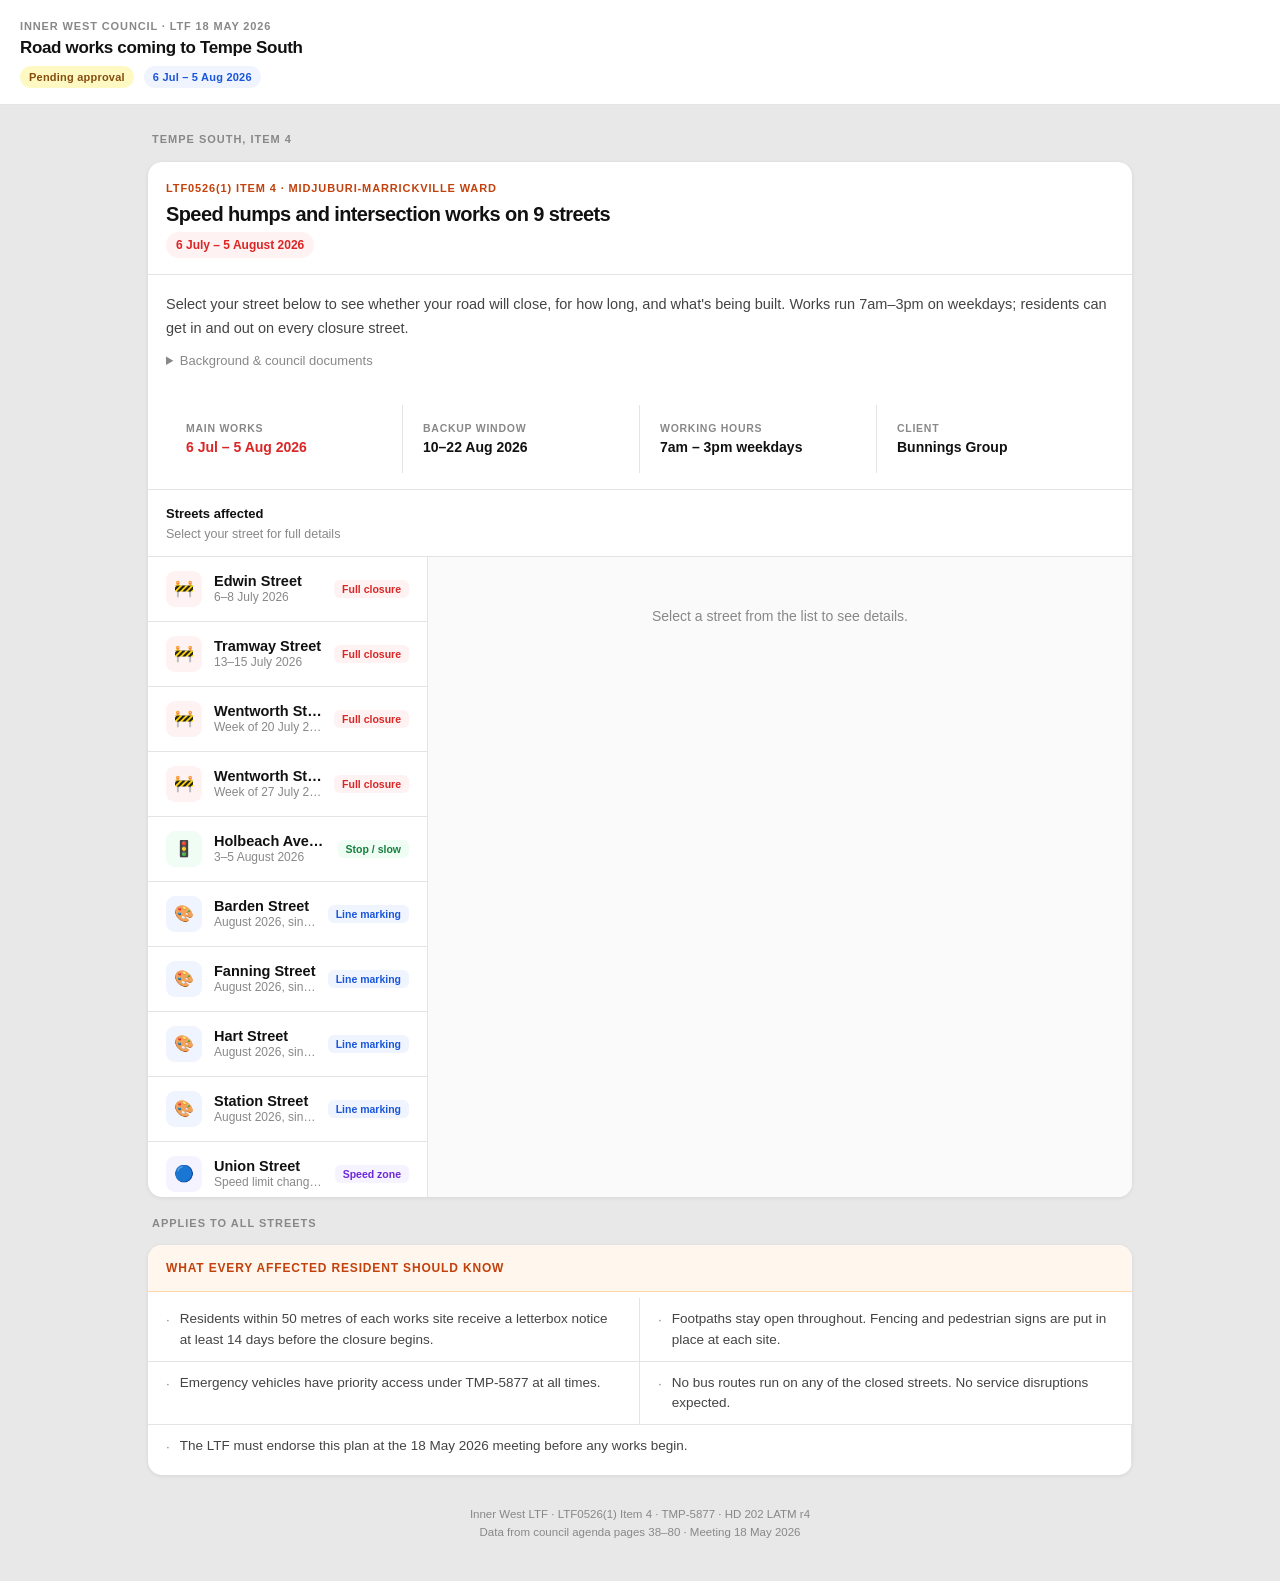
==== commit 174e1df3: "Simplify top of page for residents — cut LTF jargon, lead with what affects them - Header now reads " ====
--- a/index.html
+++ b/index.html
@@ -340,28 +340,43 @@
     cursor: pointer;
   }
 
-  /* ── TOOLTIPS ── */
-  .term {
-    border-bottom: 1px dotted var(--ink3);
-    cursor: help;
-  }
-  .term-pop {
-    position: fixed;
-    background: #1e2530;
-    color: #f0f0f0;
-    font-size: 12.5px;
-    font-weight: 400;
+  /* ── NOTICE CARD ── */
+  .notice-card {
+    background: var(--card);
+    border-radius: var(--radius);
+    box-shadow: var(--shadow);
+    overflow: hidden;
+  }
+  .notice-card-head {
+    background: var(--warn-bg);
+    border-bottom: 1px solid var(--warn-bdr);
+    padding: 14px 18px;
+    font-size: 12px;
+    font-weight: 700;
+    text-transform: uppercase;
+    letter-spacing: .07em;
+    color: var(--warn);
+  }
+  .notice-list {
+    padding: 6px 0;
+  }
+  .notice-item {
+    display: flex;
+    align-items: flex-start;
+    gap: 10px;
+    padding: 11px 18px;
+    border-bottom: 1px solid var(--border);
+    font-size: 13.5px;
     line-height: 1.5;
-    padding: 10px 13px;
-    border-radius: 8px;
-    max-width: 240px;
-    z-index: 300;
-    display: none;
-    pointer-events: auto;
-    box-shadow: 0 4px 16px rgba(0,0,0,.3);
-  }
-  .term-pop a { color: #93c5fd; text-decoration: underline; }
-  .term-pop.visible { display: block; }
+    color: var(--ink2);
+  }
+  .notice-item:last-child { border-bottom: none; }
+  .notice-item::before {
+    content: "·";
+    color: var(--ink3);
+    flex-shrink: 0;
+    margin-top: 1px;
+  }
 
   /* ── RESPONSIVE / DESKTOP ── */
   @media (min-width: 640px) {
@@ -428,6 +443,11 @@
     .stat { padding: 16px 20px; border-right: 1px solid var(--border); }
     .stat:last-child { border-right: none; }
 
+    /* notice card two-column grid */
+    .notice-list { display: grid; grid-template-columns: 1fr 1fr; }
+    .notice-item:nth-child(odd):last-child { grid-column: 1 / -1; }
+    .notice-item { border-right: 1px solid var(--border); }
+    .notice-item:nth-child(even) { border-right: none; }
   }
 
   /* ── FOOTER ── */
@@ -443,39 +463,35 @@
 <body>
 
 <header class="header">
-  <div class="header-eyebrow">Inner West Council</div>
-  <h1>Local Transport Forum, 18 May 2026</h1>
+  <div class="header-eyebrow">Inner West Council · LTF 18 May 2026</div>
+  <h1>Road works coming to Tempe South</h1>
   <div class="header-meta">
-    <span class="pill pill-pending">Pre-meeting agenda</span>
-    <span class="pill pill-date">17 items</span>
+    <span class="pill pill-pending">Pending approval</span>
+    <span class="pill pill-date">6 Jul – 5 Aug 2026</span>
   </div>
 </header>
 
 <div class="page">
 
-  <!-- ABOUT -->
-  <div class="section-label">About this meeting</div>
-  <div class="card">
-    <div class="card-body">
-      <p class="prose">The Local Transport Forum is an advisory committee of Inner West Council. It reviews traffic and parking proposals from council engineers, hears resident and authority input, then makes recommendations for council approval. The LTF does not make final decisions. It recommends, and council formally resolves.</p>
-      <p class="prose" style="margin-top:10px;">This is the pre-meeting agenda for the 18 May 2026 meeting. No decisions have been recorded here yet.</p>
-      <p class="prose" style="margin-top:10px;"><a href="https://innerwest.infocouncil.biz/Open/2026/05/LTF_18052026_AGN_4285_AT.HTM#PDF1_Contents" target="_blank" rel="noopener" style="color:var(--accent);">Full agenda on Inner West Council website</a> — all 17 items, includes satellite photos and engineering plans.</p>
-    </div>
-  </div>
-
   <!-- TEMPE -->
-  <div class="section-label" style="margin-top:4px;">Tempe, Item 4</div>
+  <div class="section-label">Tempe South, Item 4</div>
   <div class="card">
     <div class="tempe-head">
       <div class="kicker">LTF0526(1) Item 4 · Midjuburi-Marrickville Ward</div>
-      <h2>Tempe South traffic calming works</h2>
+      <h2>Speed humps and intersection works on 9 streets</h2>
       <span class="date-badge">6 July – 5 August 2026</span>
     </div>
 
     <div class="card-body">
-      <p class="prose"><a href="https://innerwest.infocouncil.biz/Open/2026/05/LTF_18052026_AGN_4285_AT.HTM#PDF2_ReportName_69114" target="_blank" rel="noopener" style="color:var(--accent);">View Item 4 on the Inner West Council website</a> — includes satellite photos, engineering plans, and traffic guidance schemes.</p>
-      <p class="prose" style="margin-top:10px;">Bunnings Group is funding road works across nine streets in Tempe's south as a condition of its development approval. Inner West Council required Bunnings to pay for a <span class="term" data-tip="Local Area Traffic Management — a council plan to calm traffic in residential streets using speed humps, raised crossings, and pavement treatments.">Local Area Traffic Management</span> plan before it could open. <span class="term" data-tip="SSTC Group of Companies — the traffic management contractor carrying out the works on behalf of Bunnings.">SSTC Group of Companies</span> is the contractor, working from design document <span class="term" data-tip="The engineering design specification for these Tempe works — Inner West Council&#39;s Holbeach, Wentworth, Edwin and Tramway street design, revision 4.">HD 202 LATM r4</span>.</p>
-      <p class="prose" style="margin-top:10px;">Four streets will close fully for up to three days each while speed humps are installed. Five streets get a single-day visit for coloured pavement at intersections. Union Street gets a permanent 40km/h speed limit with no road works at all. On every closure street, traffic controllers will be on site and residents can still get in and out.</p>
+      <p class="prose">Select your street below to see whether your road will close, for how long, and what's being built. Works run 7am–3pm on weekdays; residents can get in and out on every closure street.</p>
+      <details style="margin-top:10px;">
+        <summary style="font-size:13px;color:var(--ink3);cursor:pointer;">Background &amp; council documents</summary>
+        <div style="margin-top:8px;">
+          <p class="prose">Bunnings Group is funding these works across nine streets as a condition of its development approval. Inner West Council required Bunnings to pay for a Local Area Traffic Management plan before it could open. SSTC Group of Companies is the contractor (design document HD 202 LATM r4).</p>
+          <p class="prose" style="margin-top:8px;">Four streets will close fully for up to three days each while speed humps are installed. Five streets get a single-day visit for coloured pavement at intersections. Union Street gets a permanent 40km/h speed limit only — no road works.</p>
+          <p class="prose" style="margin-top:8px;"><a href="https://innerwest.infocouncil.biz/Open/2026/05/LTF_18052026_AGN_4285_AT.HTM#PDF2_ReportName_69114" target="_blank" rel="noopener" style="color:var(--accent);">View Item 4 on the Inner West Council website</a> — satellite photos, engineering plans, and traffic guidance schemes. <a href="https://innerwest.infocouncil.biz/Open/2026/05/LTF_18052026_AGN_4285_AT.HTM#PDF1_Contents" target="_blank" rel="noopener" style="color:var(--accent);">Full LTF agenda</a> (17 items).</p>
+        </div>
+      </details>
     </div>
 
     <div class="stat-row">
@@ -528,12 +544,12 @@
               <div class="fact"><div class="fact-label">If delayed</div><div class="fact-value">Thu 9 – Fri 10 July</div></div>
               <div class="fact"><div class="fact-label">Work type</div><div class="fact-value">Speed hump installation</div></div>
               <div class="fact"><div class="fact-label">Overnight</div><div class="fact-value">Closure stays in place overnight</div></div>
-              <div class="fact"><div class="fact-label">Resident access</div><div class="fact-value grn">Yes, <span class="term" data-tip="Traffic Controller — a licensed person on site who directs traffic and helps residents get in and out during the works.">TC</span> on site</div></div>
+              <div class="fact"><div class="fact-label">Resident access</div><div class="fact-value grn">Yes, TC on site</div></div>
             </div>
             <div class="info-box">You should receive a letterbox notice at least 14 days before works start, so by mid-June at the latest. If it hasn't arrived by late June, call the site manager below.</div>
             <div class="contact-row">
               <span class="contact-icon">📞</span>
-              <div class="contact-text"><strong>Mitchell Montgomery</strong>, <span class="term" data-tip="SSTC Group of Companies — the traffic management contractor carrying out the works on behalf of Bunnings.">SSTC Group</span> (on-site)<br>0468 000 737 · Office: 02 9584 0426</div>
+              <div class="contact-text"><strong>Mitchell Montgomery</strong>, SSTC Group (on-site)<br>0468 000 737 · Office: 02 9584 0426</div>
             </div>
           </div>
         </div>
@@ -554,18 +570,18 @@
         </button>
         <div class="street-detail" id="detail-tramway">
           <div class="detail-inner">
-            <div class="notice">Tramway Street closes for three days between Unwin's Bridge Road and Edwin Street. A speed hump goes in first, then the crew returns on a separate day in July for line marking. Heavy vehicles are routed via Unwin's Bridge Road while the street is closed. <span class="term" data-tip="SSTC Group of Companies — the traffic management contractor carrying out the works on behalf of Bunnings.">SSTC</span> has already notified residents on this street.</div>
+            <div class="notice">Tramway Street closes for three days between Unwin's Bridge Road and Edwin Street. A speed hump goes in first, then the crew returns on a separate day in July for line marking. Heavy vehicles are routed via Unwin's Bridge Road while the street is closed. SSTC has already notified residents on this street.</div>
             <div class="fact-grid">
               <div class="fact"><div class="fact-label">Closes</div><div class="fact-value red">7am Mon 13 July</div></div>
               <div class="fact"><div class="fact-label">Reopens</div><div class="fact-value red">3pm Wed 15 July</div></div>
               <div class="fact"><div class="fact-label">If delayed</div><div class="fact-value">Thu 16 – Fri 17 July</div></div>
               <div class="fact"><div class="fact-label">Work type</div><div class="fact-value">Speed hump + line marking (two visits)</div></div>
               <div class="fact"><div class="fact-label">Heavy vehicles</div><div class="fact-value">Via Unwin's Bridge Road</div></div>
-              <div class="fact"><div class="fact-label">Resident access</div><div class="fact-value grn">Yes, <span class="term" data-tip="Traffic Controller — a licensed person on site who directs traffic and helps residents get in and out during the works.">TC</span> on site</div></div>
+              <div class="fact"><div class="fact-label">Resident access</div><div class="fact-value grn">Yes, TC on site</div></div>
             </div>
             <div class="contact-row">
               <span class="contact-icon">📞</span>
-              <div class="contact-text"><strong>Mitchell Montgomery</strong>, <span class="term" data-tip="SSTC Group of Companies — the traffic management contractor carrying out the works on behalf of Bunnings.">SSTC Group</span> (on-site)<br>0468 000 737 · Office: 02 9584 0426</div>
+              <div class="contact-text"><strong>Mitchell Montgomery</strong>, SSTC Group (on-site)<br>0468 000 737 · Office: 02 9584 0426</div>
             </div>
           </div>
         </div>
@@ -591,13 +607,13 @@
               <div class="fact"><div class="fact-label">Approx. closure week</div><div class="fact-value red">20 July 2026</div></div>
               <div class="fact"><div class="fact-label">Duration</div><div class="fact-value">~3 days</div></div>
               <div class="fact"><div class="fact-label">Work type</div><div class="fact-value">Speed hump + raised pedestrian crossing</div></div>
-              <div class="fact"><div class="fact-label">Resident access</div><div class="fact-value grn">Yes, <span class="term" data-tip="Traffic Controller — a licensed person on site who directs traffic and helps residents get in and out during the works.">TC</span> on site</div></div>
+              <div class="fact"><div class="fact-label">Resident access</div><div class="fact-value grn">Yes, TC on site</div></div>
               <div class="fact span2"><div class="fact-label">Temp No Stopping</div><div class="fact-value">North side: 26.1m outside nos. 45–49. South side: 21.7m outside Tempe Tyres (no. 46). Removed by contractor at their cost.</div></div>
             </div>
             <div class="info-box">The raised pedestrian crossing is a permanent structure. It stays after works finish. Advance warning signs go up at the Wentworth Street entrance before work begins.</div>
             <div class="contact-row">
               <span class="contact-icon">📞</span>
-              <div class="contact-text"><strong>Mitchell Montgomery</strong>, <span class="term" data-tip="SSTC Group of Companies — the traffic management contractor carrying out the works on behalf of Bunnings.">SSTC Group</span> (on-site)<br>0468 000 737 · Office: 02 9584 0426</div>
+              <div class="contact-text"><strong>Mitchell Montgomery</strong>, SSTC Group (on-site)<br>0468 000 737 · Office: 02 9584 0426</div>
             </div>
           </div>
         </div>
@@ -623,13 +639,13 @@
               <div class="fact"><div class="fact-label">Approx. closure week</div><div class="fact-value red">27 July 2026</div></div>
               <div class="fact"><div class="fact-label">Duration</div><div class="fact-value">1–3 days</div></div>
               <div class="fact"><div class="fact-label">Work type</div><div class="fact-value">Speed hump installation</div></div>
-              <div class="fact"><div class="fact-label">Resident access</div><div class="fact-value grn">Yes, <span class="term" data-tip="Traffic Controller — a licensed person on site who directs traffic and helps residents get in and out during the works.">TC</span> on site</div></div>
+              <div class="fact"><div class="fact-label">Resident access</div><div class="fact-value grn">Yes, TC on site</div></div>
               <div class="fact span2"><div class="fact-label">Temp No Stopping</div><div class="fact-value">North side: 19.2m outside nos. 13–15. South side: 19.1m outside nos. 14 and 16. Removed by contractor at their cost.</div></div>
             </div>
             <div class="info-box">If you live at nos. 13–16, this is your closure week. The northern section (nos. 45–49 side) closes the week before.</div>
             <div class="contact-row">
               <span class="contact-icon">📞</span>
-              <div class="contact-text"><strong>Mitchell Montgomery</strong>, <span class="term" data-tip="SSTC Group of Companies — the traffic management contractor carrying out the works on behalf of Bunnings.">SSTC Group</span> (on-site)<br>0468 000 737 · Office: 02 9584 0426</div>
+              <div class="contact-text"><strong>Mitchell Montgomery</strong>, SSTC Group (on-site)<br>0468 000 737 · Office: 02 9584 0426</div>
             </div>
           </div>
         </div>
@@ -656,15 +672,15 @@
               <div class="fact"><div class="fact-label">Works end</div><div class="fact-value red">3pm Wed 5 August</div></div>
               <div class="fact"><div class="fact-label">Daily hours</div><div class="fact-value">7am–3pm only</div></div>
               <div class="fact"><div class="fact-label">Overnight</div><div class="fact-value grn">Fully open each evening</div></div>
-              <div class="fact"><div class="fact-label">Work type</div><div class="fact-value">Speed hump + <span class="term" data-tip="A concrete island built into the kerb to narrow the road, slowing traffic and giving pedestrians a safer point to wait.">kerb blister</span> + median garden bed</div></div>
+              <div class="fact"><div class="fact-label">Work type</div><div class="fact-value">Speed hump + kerb blister + median garden bed</div></div>
               <div class="fact"><div class="fact-label">Temp speed limit</div><div class="fact-value">40km/h through work zone</div></div>
               <div class="fact"><div class="fact-label">If delayed</div><div class="fact-value">From 10 August 2026</div></div>
               <div class="fact"><div class="fact-label">Design plan</div><div class="fact-value">H0202</div></div>
             </div>
-            <div class="info-box">These are the last works in the schedule, finishing on the same day the project closes: 5 August. The <span class="term" data-tip="A concrete island built into the kerb to narrow the road, slowing traffic and giving pedestrians a safer point to wait.">kerb blister</span> and median garden bed are permanent and stay after works are done.</div>
+            <div class="info-box">These are the last works in the schedule, finishing on the same day the project closes: 5 August. The kerb blister and median garden bed are permanent and stay after works are done.</div>
             <div class="contact-row">
               <span class="contact-icon">📞</span>
-              <div class="contact-text"><strong>Mitchell Montgomery</strong>, <span class="term" data-tip="SSTC Group of Companies — the traffic management contractor carrying out the works on behalf of Bunnings.">SSTC Group</span> (on-site)<br>0468 000 737 · Office: 02 9584 0426</div>
+              <div class="contact-text"><strong>Mitchell Montgomery</strong>, SSTC Group (on-site)<br>0468 000 737 · Office: 02 9584 0426</div>
             </div>
           </div>
         </div>
@@ -689,12 +705,12 @@
             <div class="fact-grid">
               <div class="fact"><div class="fact-label">Approx. date</div><div class="fact-value">August 2026 (TBC)</div></div>
               <div class="fact"><div class="fact-label">Duration</div><div class="fact-value">Single day</div></div>
-              <div class="fact"><div class="fact-label">Work type</div><div class="fact-value"><span class="term" data-tip="Coloured or textured road surface applied at intersections. Visually alerts drivers they are entering a shared or slowed zone.">At-grade contrasting pavement</span> at intersections</div></div>
+              <div class="fact"><div class="fact-label">Work type</div><div class="fact-value">At-grade contrasting pavement at intersections</div></div>
               <div class="fact"><div class="fact-label">Disruption level</div><div class="fact-value grn">Low, one day only</div></div>
             </div>
             <div class="contact-row">
               <span class="contact-icon">📞</span>
-              <div class="contact-text"><strong>Mitchell Montgomery</strong>, <span class="term" data-tip="SSTC Group of Companies — the traffic management contractor carrying out the works on behalf of Bunnings.">SSTC Group</span> (on-site)<br>0468 000 737 · Office: 02 9584 0426</div>
+              <div class="contact-text"><strong>Mitchell Montgomery</strong>, SSTC Group (on-site)<br>0468 000 737 · Office: 02 9584 0426</div>
             </div>
           </div>
         </div>
@@ -719,12 +735,12 @@
             <div class="fact-grid">
               <div class="fact"><div class="fact-label">Approx. date</div><div class="fact-value">August 2026 (TBC)</div></div>
               <div class="fact"><div class="fact-label">Duration</div><div class="fact-value">Single day</div></div>
-              <div class="fact"><div class="fact-label">Work type</div><div class="fact-value"><span class="term" data-tip="Coloured or textured road surface applied at intersections. Visually alerts drivers they are entering a shared or slowed zone.">At-grade contrasting pavement</span> at intersections</div></div>
+              <div class="fact"><div class="fact-label">Work type</div><div class="fact-value">At-grade contrasting pavement at intersections</div></div>
               <div class="fact"><div class="fact-label">Disruption level</div><div class="fact-value grn">Low, one day only</div></div>
             </div>
             <div class="contact-row">
               <span class="contact-icon">📞</span>
-              <div class="contact-text"><strong>Mitchell Montgomery</strong>, <span class="term" data-tip="SSTC Group of Companies — the traffic management contractor carrying out the works on behalf of Bunnings.">SSTC Group</span> (on-site)<br>0468 000 737 · Office: 02 9584 0426</div>
+              <div class="contact-text"><strong>Mitchell Montgomery</strong>, SSTC Group (on-site)<br>0468 000 737 · Office: 02 9584 0426</div>
             </div>
           </div>
         </div>
@@ -745,7 +761,7 @@
         </button>
         <div class="street-detail" id="detail-hart">
           <div class="detail-inner">
-            <div class="notice">Hart Street covers two <span class="term" data-tip="Traffic Guidance Scheme — a diagram in the council plans showing exactly where barriers, signs and detour routes will be placed.">TGS</span> diagram zones (J and K), which means the coloured pavement treatment is applied at more than one intersection point along the street. Still a single-day visit.</div>
+            <div class="notice">Hart Street covers two TGS diagram zones (J and K), which means the coloured pavement treatment is applied at more than one intersection point along the street. Still a single-day visit.</div>
             <div class="fact-grid">
               <div class="fact"><div class="fact-label">Approx. date</div><div class="fact-value">August 2026 (TBC)</div></div>
               <div class="fact"><div class="fact-label">Duration</div><div class="fact-value">Single day</div></div>
@@ -754,7 +770,7 @@
             </div>
             <div class="contact-row">
               <span class="contact-icon">📞</span>
-              <div class="contact-text"><strong>Mitchell Montgomery</strong>, <span class="term" data-tip="SSTC Group of Companies — the traffic management contractor carrying out the works on behalf of Bunnings.">SSTC Group</span> (on-site)<br>0468 000 737 · Office: 02 9584 0426</div>
+              <div class="contact-text"><strong>Mitchell Montgomery</strong>, SSTC Group (on-site)<br>0468 000 737 · Office: 02 9584 0426</div>
             </div>
           </div>
         </div>
@@ -779,12 +795,12 @@
             <div class="fact-grid">
               <div class="fact"><div class="fact-label">Approx. date</div><div class="fact-value">August 2026 (TBC)</div></div>
               <div class="fact"><div class="fact-label">Duration</div><div class="fact-value">Single day</div></div>
-              <div class="fact"><div class="fact-label">Work type</div><div class="fact-value"><span class="term" data-tip="Coloured or textured road surface applied at intersections. Visually alerts drivers they are entering a shared or slowed zone.">At-grade contrasting pavement</span> at intersections</div></div>
+              <div class="fact"><div class="fact-label">Work type</div><div class="fact-value">At-grade contrasting pavement at intersections</div></div>
               <div class="fact"><div class="fact-label">Disruption level</div><div class="fact-value grn">Low, one day only</div></div>
             </div>
             <div class="contact-row">
               <span class="contact-icon">📞</span>
-              <div class="contact-text"><strong>Mitchell Montgomery</strong>, <span class="term" data-tip="SSTC Group of Companies — the traffic management contractor carrying out the works on behalf of Bunnings.">SSTC Group</span> (on-site)<br>0468 000 737 · Office: 02 9584 0426</div>
+              <div class="contact-text"><strong>Mitchell Montgomery</strong>, SSTC Group (on-site)<br>0468 000 737 · Office: 02 9584 0426</div>
             </div>
           </div>
         </div>
@@ -805,19 +821,19 @@
         </button>
         <div class="street-detail" id="detail-union">
           <div class="detail-inner">
-            <div class="notice">Union Street is not getting road works. The only change is a permanent speed limit reduction from 50km/h to 40km/h between Princes Highway and School Avenue. No closures, no construction noise. New speed limit signs go up once <span class="term" data-tip="Transport for NSW — the state government agency that must formally approve permanent speed limit changes before new signs can go up. <a href='https://www.transport.nsw.gov.au' target='_blank'>transport.nsw.gov.au</a>">Transport for NSW</span> gives its formal approval, which is still being sought at the time of this agenda.</div>
+            <div class="notice">Union Street is not getting road works. The only change is a permanent speed limit reduction from 50km/h to 40km/h between Princes Highway and School Avenue. No closures, no construction noise. New speed limit signs go up once Transport for NSW gives its formal approval, which is still being sought at the time of this agenda.</div>
             <div class="fact-grid">
               <div class="fact"><div class="fact-label">Current limit</div><div class="fact-value">50 km/h</div></div>
               <div class="fact"><div class="fact-label">Proposed limit</div><div class="fact-value red">40 km/h</div></div>
               <div class="fact"><div class="fact-label">Section</div><div class="fact-value">Princes Hwy to School Ave</div></div>
-              <div class="fact"><div class="fact-label">Status</div><div class="fact-value">Awaiting <span class="term" data-tip="Transport for NSW — the state government agency that must formally approve permanent speed limit changes before new signs can go up.">TfNSW</span> concurrence</div></div>
+              <div class="fact"><div class="fact-label">Status</div><div class="fact-value">Awaiting TfNSW concurrence</div></div>
               <div class="fact"><div class="fact-label">Road works</div><div class="fact-value grn">None, signs only</div></div>
-              <div class="fact"><div class="fact-label">When effective</div><div class="fact-value">After <span class="term" data-tip="Transport for NSW — the state government agency that must formally approve permanent speed limit changes before new signs can go up.">TfNSW</span> approval (date TBC)</div></div>
+              <div class="fact"><div class="fact-label">When effective</div><div class="fact-value">After TfNSW approval (date TBC)</div></div>
             </div>
             <div class="info-box">You won't get a letterbox notice for this one. Watch for new 40km/h signs appearing on the street.</div>
             <div class="contact-row">
               <span class="contact-icon">📞</span>
-              <div class="contact-text"><strong>Mitchell Montgomery</strong>, <span class="term" data-tip="SSTC Group of Companies — the traffic management contractor carrying out the works on behalf of Bunnings.">SSTC Group</span> (on-site)<br>0468 000 737 · Office: 02 9584 0426</div>
+              <div class="contact-text"><strong>Mitchell Montgomery</strong>, SSTC Group (on-site)<br>0468 000 737 · Office: 02 9584 0426</div>
             </div>
           </div>
         </div>
@@ -831,11 +847,15 @@
   </div><!-- /card -->
 
   <!-- APPLIES TO ALL STREETS -->
-  <div class="section-label" style="margin-top:4px;">For residents</div>
-  <div class="card">
-    <div class="card-body">
-      <p class="prose">You'll receive a letterbox notice at least two weeks before works reach your street. If it hasn't arrived within a week of the scheduled start date, call Mitchell Montgomery on <strong>0468 000 737</strong>.</p>
-      <p class="prose" style="margin-top:10px;">Your driveway stays accessible throughout every closure. A <span class="term" data-tip="Traffic Controller — a licensed person on site who directs traffic and helps residents get in and out during the works.">traffic controller</span> is on site the whole time, and emergency vehicles have priority access at all times.</p>
+  <div class="section-label" style="margin-top:4px;">Applies to all streets</div>
+  <div class="notice-card">
+    <div class="notice-card-head">What every affected resident should know</div>
+    <div class="notice-list">
+      <div class="notice-item">Residents within 50 metres of each works site receive a letterbox notice at least 14 days before the closure begins.</div>
+      <div class="notice-item">Footpaths stay open throughout. Fencing and pedestrian signs are put in place at each site.</div>
+      <div class="notice-item">Emergency vehicles have priority access under TMP-5877 at all times.</div>
+      <div class="notice-item">No bus routes run on any of the closed streets. No service disruptions expected.</div>
+      <div class="notice-item">The LTF must endorse this plan at the 18 May 2026 meeting before any works begin.</div>
     </div>
   </div>
 
@@ -878,36 +898,6 @@
     }
   }
 
-  // tooltips — event delegation so they work in the cloned desktop panel too
-  (function() {
-    var pop = document.createElement('div');
-    pop.className = 'term-pop';
-    document.body.appendChild(pop);
-
-    function show(el, e) {
-      pop.innerHTML = el.dataset.tip;
-      pop.classList.add('visible');
-      var x = e.clientX !== undefined ? e.clientX : el.getBoundingClientRect().left;
-      var y = e.clientY !== undefined ? e.clientY : el.getBoundingClientRect().bottom;
-      if (x + 256 > window.innerWidth) x = window.innerWidth - 260;
-      pop.style.left = Math.max(8, x) + 'px';
-      pop.style.top = (y + 12) + 'px';
-    }
-
-    document.addEventListener('click', function(e) {
-      var el = e.target.closest('.term');
-      if (el) { show(el, e); e.stopPropagation(); return; }
-      pop.classList.remove('visible');
-    });
-    document.addEventListener('mouseover', function(e) {
-      var el = e.target.closest('.term');
-      if (el) show(el, e);
-    });
-    document.addEventListener('mouseout', function(e) {
-      if (!e.target.closest('.term')) pop.classList.remove('visible');
-    });
-  })();
-
   // inject council link + close button at the bottom of each mobile detail panel
   document.querySelectorAll('.street-row').forEach(function(row) {
     var streetBtn = row.querySelector('.street-btn');
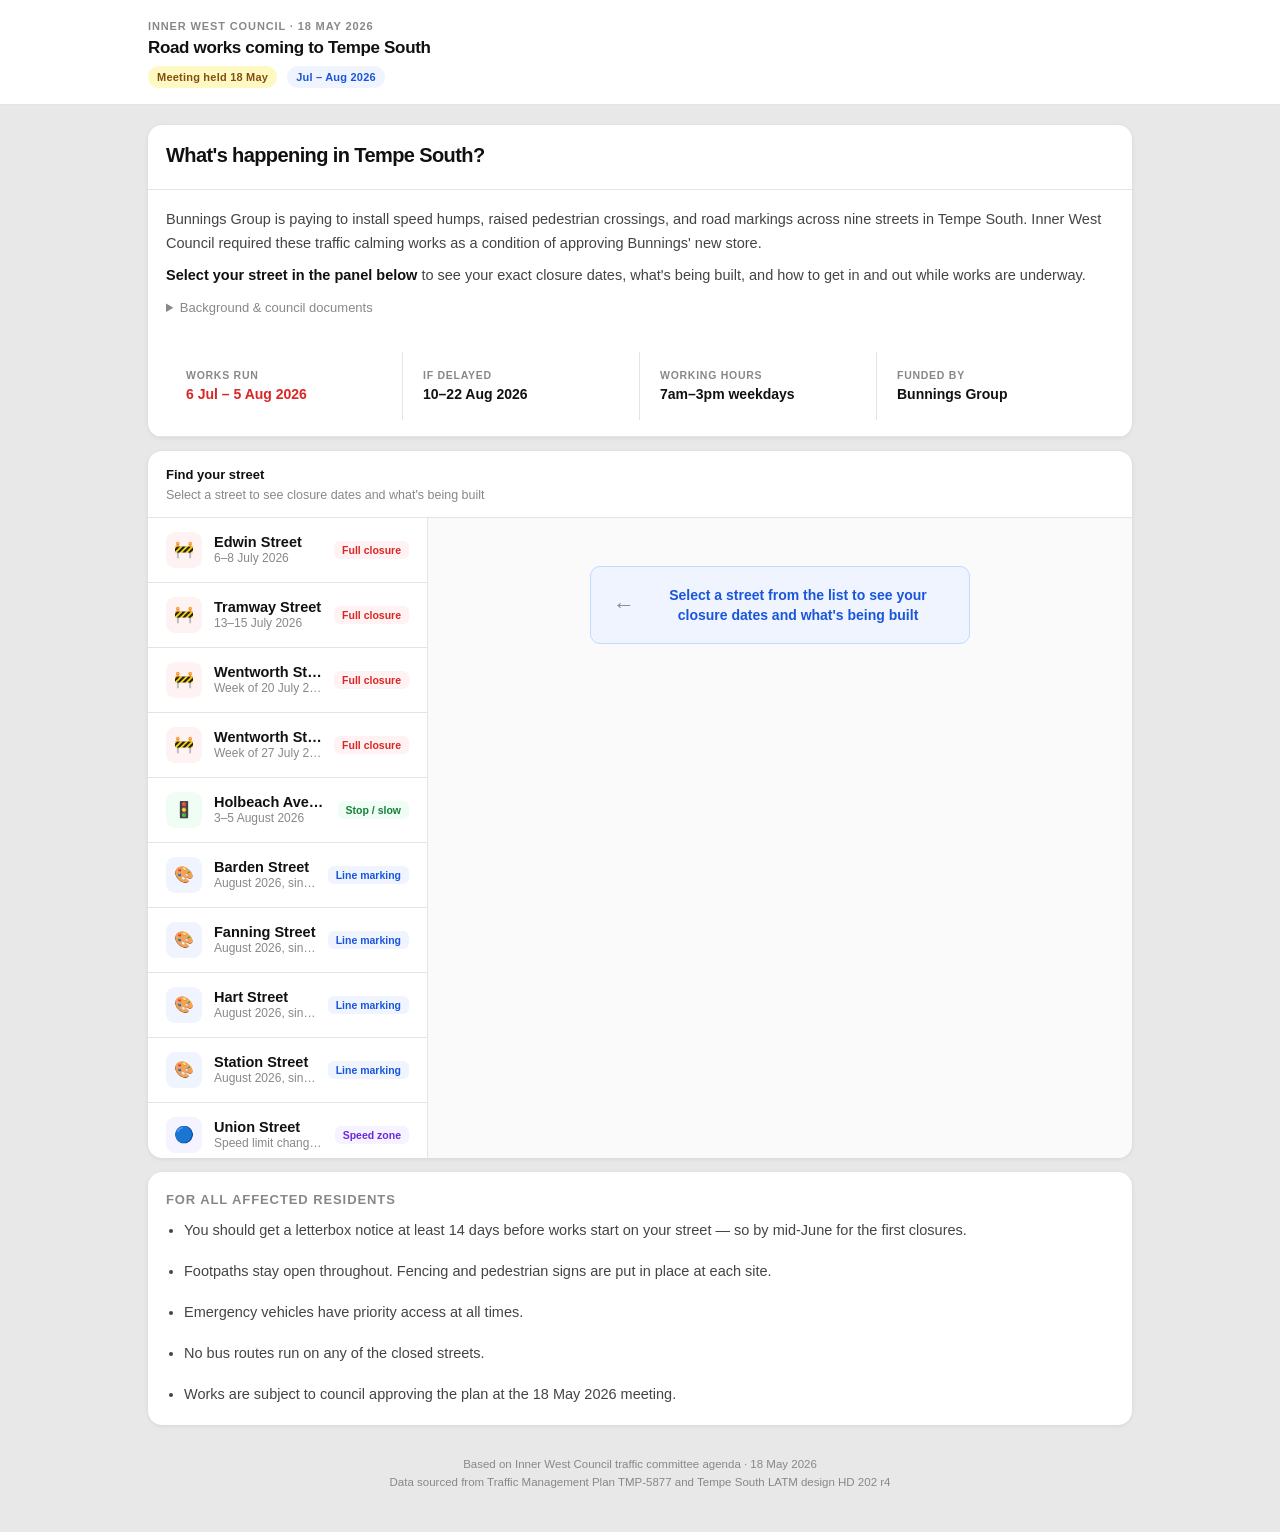
==== commit c400d8f5: "Rewrite top section for neighbours — plain language, clearer layout - Split single card into context" ====
--- a/index.html
+++ b/index.html
@@ -171,6 +171,35 @@
   .stat-value { font-size: 14px; font-weight: 700; color: var(--ink); line-height: 1.3; }
   .stat-value.red { color: var(--red); }
 
+  /* ── PANEL OVERVIEW (empty state) ── */
+  .overview-hint {
+    font-size: 12.5px;
+    color: var(--ink3);
+    text-align: center;
+    padding: 20px 24px 10px;
+  }
+  .overview-streets { border-top: 1px solid var(--border); }
+  .overview-row {
+    display: flex;
+    align-items: center;
+    gap: 12px;
+    padding: 11px 22px;
+    border-bottom: 1px solid var(--border);
+    cursor: pointer;
+    transition: background .1s;
+  }
+  .overview-row:hover { background: #f4f4f4; }
+  .overview-row:last-child { border-bottom: none; }
+  .work-dot { width: 9px; height: 9px; border-radius: 50%; flex-shrink: 0; }
+  .dot-closure  { background: var(--red); }
+  .dot-stopgo   { background: var(--grn); }
+  .dot-marking  { background: var(--accent); }
+  .dot-zone     { background: #7c3aed; }
+  .overview-row-main { flex: 1; min-width: 0; }
+  .overview-name  { display: block; font-size: 14px; font-weight: 600; color: var(--ink); }
+  .overview-type  { display: block; font-size: 12px; color: var(--ink3); margin-top: 1px; }
+  .overview-dates { font-size: 13px; color: var(--ink2); white-space: nowrap; }
+
   /* ── STREETS ── */
   .streets-head {
     padding: 14px 18px 12px;
@@ -387,6 +416,11 @@
 
   @media (min-width: 820px) {
     body { background: #e8e8e8; }
+
+    /* align header content with page */
+    .header { padding: 0; }
+    .header-inner { max-width: 1040px; margin: 0 auto; padding: 18px 28px 16px; }
+
     .page { max-width: 1040px; margin: 0 auto; padding: 20px 28px; }
 
     /* two-panel street layout */
@@ -463,60 +497,62 @@
 <body>
 
 <header class="header">
-  <div class="header-eyebrow">Inner West Council · LTF 18 May 2026</div>
-  <h1>Road works coming to Tempe South</h1>
-  <div class="header-meta">
-    <span class="pill pill-pending">Pending approval</span>
-    <span class="pill pill-date">6 Jul – 5 Aug 2026</span>
+  <div class="header-inner">
+    <div class="header-eyebrow">Inner West Council · 18 May 2026</div>
+    <h1>Road works coming to Tempe South</h1>
+    <div class="header-meta">
+      <span class="pill pill-pending">Meeting held 18 May</span>
+      <span class="pill pill-date">Jul – Aug 2026</span>
+    </div>
   </div>
 </header>
 
 <div class="page">
 
-  <!-- TEMPE -->
-  <div class="section-label">Tempe South, Item 4</div>
-  <div class="card">
+  <!-- WHAT'S HAPPENING -->
+  <div class="card context-card">
     <div class="tempe-head">
-      <div class="kicker">LTF0526(1) Item 4 · Midjuburi-Marrickville Ward</div>
-      <h2>Speed humps and intersection works on 9 streets</h2>
-      <span class="date-badge">6 July – 5 August 2026</span>
+      <h2>What's happening in Tempe South?</h2>
     </div>
 
     <div class="card-body">
-      <p class="prose">Select your street below to see whether your road will close, for how long, and what's being built. Works run 7am–3pm on weekdays; residents can get in and out on every closure street.</p>
+      <p class="prose">Bunnings Group is paying to install speed humps, raised pedestrian crossings, and road markings across nine streets in Tempe South. Inner West Council required these traffic calming works as a condition of approving Bunnings' new store.</p>
+      <p class="prose" style="margin-top:8px;"><strong>Select your street in the panel below</strong> to see your exact closure dates, what's being built, and how to get in and out while works are underway.</p>
       <details style="margin-top:10px;">
         <summary style="font-size:13px;color:var(--ink3);cursor:pointer;">Background &amp; council documents</summary>
         <div style="margin-top:8px;">
-          <p class="prose">Bunnings Group is funding these works across nine streets as a condition of its development approval. Inner West Council required Bunnings to pay for a Local Area Traffic Management plan before it could open. SSTC Group of Companies is the contractor (design document HD 202 LATM r4).</p>
-          <p class="prose" style="margin-top:8px;">Four streets will close fully for up to three days each while speed humps are installed. Five streets get a single-day visit for coloured pavement at intersections. Union Street gets a permanent 40km/h speed limit only — no road works.</p>
-          <p class="prose" style="margin-top:8px;"><a href="https://innerwest.infocouncil.biz/Open/2026/05/LTF_18052026_AGN_4285_AT.HTM#PDF2_ReportName_69114" target="_blank" rel="noopener" style="color:var(--accent);">View Item 4 on the Inner West Council website</a> — satellite photos, engineering plans, and traffic guidance schemes. <a href="https://innerwest.infocouncil.biz/Open/2026/05/LTF_18052026_AGN_4285_AT.HTM#PDF1_Contents" target="_blank" rel="noopener" style="color:var(--accent);">Full LTF agenda</a> (17 items).</p>
+          <p class="prose">Before Bunnings could get development approval for its Tempe store, Inner West Council required it to fund a Local Area Traffic Management scheme — a set of traffic calming improvements on surrounding streets. The plan covers nine streets and was prepared by SSTC Group of Companies.</p>
+          <p class="prose" style="margin-top:8px;">Four streets will close fully for up to three days each while speed humps are installed. Five streets get a single-day visit for coloured pavement markings at intersections. Union Street gets a permanent 40km/h speed limit with no road works.</p>
+          <p class="prose" style="margin-top:8px;"><a href="https://innerwest.infocouncil.biz/Open/2026/05/LTF_18052026_AGN_4285_AT.HTM#PDF2_ReportName_69114" target="_blank" rel="noopener" style="color:var(--accent);">View the full engineering plan on the Inner West Council website</a> — satellite photos, designs, and traffic guidance schemes. <a href="https://innerwest.infocouncil.biz/Open/2026/05/LTF_18052026_AGN_4285_AT.HTM#PDF1_Contents" target="_blank" rel="noopener" style="color:var(--accent);">Full council meeting agenda</a> (17 items).</p>
         </div>
       </details>
     </div>
 
     <div class="stat-row">
       <div class="stat">
-        <span class="stat-label">Main works</span>
+        <span class="stat-label">Works run</span>
         <span class="stat-value red">6 Jul – 5 Aug 2026</span>
       </div>
       <div class="stat">
-        <span class="stat-label">Backup window</span>
+        <span class="stat-label">If delayed</span>
         <span class="stat-value">10–22 Aug 2026</span>
       </div>
       <div class="stat">
         <span class="stat-label">Working hours</span>
-        <span class="stat-value">7am – 3pm weekdays</span>
+        <span class="stat-value">7am–3pm weekdays</span>
       </div>
       <div class="stat">
-        <span class="stat-label">Client</span>
+        <span class="stat-label">Funded by</span>
         <span class="stat-value">Bunnings Group</span>
       </div>
     </div>
-
-    <!-- STREETS -->
+  </div>
+
+  <!-- STREET PICKER -->
+  <div class="card picker-card">
     <div class="streets-head">
-      <h3>Streets affected</h3>
-      <p>Select your street for full details</p>
+      <h3>Find your street</h3>
+      <p>Select a street to see closure dates and what's being built</p>
     </div>
 
     <div class="streets-body">
@@ -841,29 +877,35 @@
 
     </div><!-- /street-list -->
       <div class="detail-panel">
-        <div class="panel-empty">Select a street from the list to see details.</div>
+        <div class="panel-empty">
+          <div style="background:var(--accent-bg);border:1px solid #bfdbfe;border-radius:10px;padding:18px 22px;display:flex;align-items:center;gap:14px;max-width:380px;margin:0 auto;">
+            <span style="font-size:22px;line-height:1;">←</span>
+            <p style="font-size:14px;font-weight:600;color:var(--accent);line-height:1.45;margin:0;">Select a street from the list to see your closure dates and what's being built</p>
+          </div>
+        </div>
       </div>
     </div><!-- /streets-body -->
   </div><!-- /card -->
 
-  <!-- APPLIES TO ALL STREETS -->
-  <div class="section-label" style="margin-top:4px;">Applies to all streets</div>
-  <div class="notice-card">
-    <div class="notice-card-head">What every affected resident should know</div>
-    <div class="notice-list">
-      <div class="notice-item">Residents within 50 metres of each works site receive a letterbox notice at least 14 days before the closure begins.</div>
-      <div class="notice-item">Footpaths stay open throughout. Fencing and pedestrian signs are put in place at each site.</div>
-      <div class="notice-item">Emergency vehicles have priority access under TMP-5877 at all times.</div>
-      <div class="notice-item">No bus routes run on any of the closed streets. No service disruptions expected.</div>
-      <div class="notice-item">The LTF must endorse this plan at the 18 May 2026 meeting before any works begin.</div>
+  <!-- FOR ALL RESIDENTS -->
+  <div class="card footer-card">
+    <div class="card-body">
+      <p style="font-size:13px;font-weight:700;text-transform:uppercase;letter-spacing:.07em;color:var(--ink3);margin-bottom:10px;">For all affected residents</p>
+      <ul style="margin:0;padding-left:18px;display:flex;flex-direction:column;gap:7px;">
+        <li class="prose">You should get a letterbox notice at least 14 days before works start on your street — so by mid-June for the first closures.</li>
+        <li class="prose">Footpaths stay open throughout. Fencing and pedestrian signs are put in place at each site.</li>
+        <li class="prose">Emergency vehicles have priority access at all times.</li>
+        <li class="prose">No bus routes run on any of the closed streets.</li>
+        <li class="prose">Works are subject to council approving the plan at the 18 May 2026 meeting.</li>
+      </ul>
     </div>
   </div>
 
 </div><!-- /page -->
 
 <div class="footer">
-  Inner West LTF · LTF0526(1) Item 4 · TMP-5877 · HD 202 LATM r4<br>
-  Data from council agenda pages 38–80 · Meeting 18 May 2026
+  Based on Inner West Council traffic committee agenda · 18 May 2026<br>
+  Data sourced from Traffic Management Plan TMP-5877 and Tempe South LATM design HD 202 r4
 </div>
 
 <script>
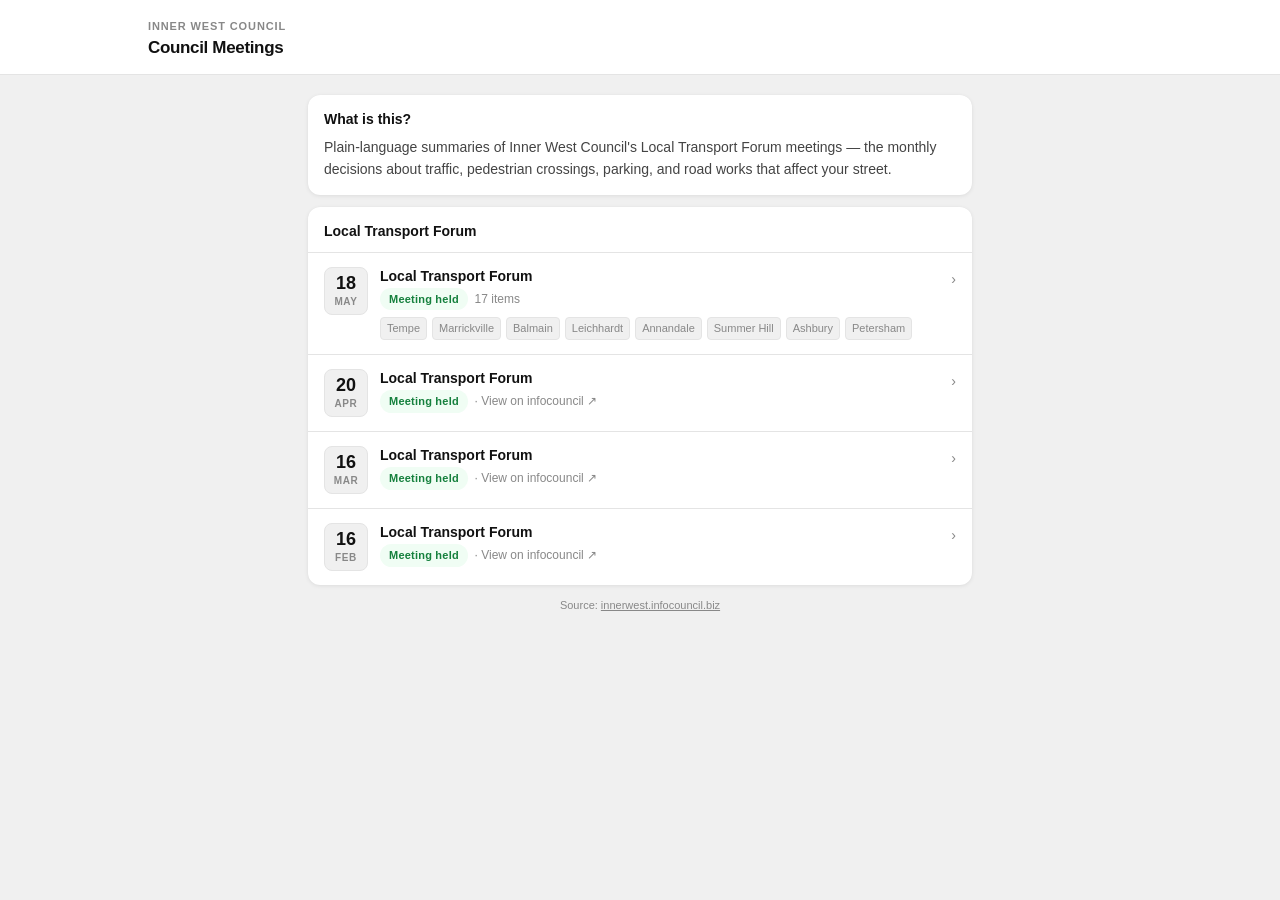
==== commit 2a9b14ce: "Restructure to three-level site: meeting list → agenda → item detail - Root index.html becomes Inner" ====
--- a/index.html
+++ b/index.html
@@ -3,494 +3,75 @@
 <head>
 <meta charset="UTF-8">
 <meta name="viewport" content="width=device-width, initial-scale=1.0">
-<title>Inner West LTF — What the Tempe Works Mean for Your Street</title>
-<meta property="og:title" content="Inner West LTF — What the Tempe Works Mean for Your Street">
-<meta property="og:description" content="Find out exactly how the Bunnings LATM construction affects your street in Tempe — dates, road closures, and detours.">
+<title>Inner West Watch</title>
+<meta property="og:title" content="Inner West Watch">
+<meta property="og:description" content="Plain-language summaries of Inner West Council traffic and transport decisions for residents.">
 <meta property="og:type" content="website">
-<meta name="description" content="Find out exactly how the Bunnings LATM construction affects your street in Tempe — dates, road closures, and detours.">
+<link rel="stylesheet" href="assets/css/site.css">
 <style>
-  *, *::before, *::after { box-sizing: border-box; margin: 0; padding: 0; }
+  /* ── MEETING LIST ── */
+  .meetings-head {
+    padding: 14px 16px 10px;
+    border-bottom: 1px solid var(--border);
+  }
+  .meetings-head h2 { font-size: 14px; font-weight: 700; }
 
-  :root {
-    --bg:        #f0f0f0;
-    --card:      #ffffff;
-    --ink:       #111111;
-    --ink2:      #444444;
-    --ink3:      #888888;
-    --border:    #e4e4e4;
-    --accent:    #1a56db;
-    --accent-bg: #eff4ff;
-    --warn:      #c2410c;
-    --warn-bg:   #fff7ed;
-    --warn-bdr:  #fed7aa;
-    --red:       #dc2626;
-    --red-bg:    #fef2f2;
-    --grn:       #15803d;
-    --grn-bg:    #f0fdf4;
-    --shadow:    0 1px 4px rgba(0,0,0,.08), 0 0 1px rgba(0,0,0,.05);
-    --radius:    14px;
-    --radius-sm: 8px;
+  .meeting-row { border-bottom: 1px solid var(--border); }
+  .meeting-row:last-child { border-bottom: none; }
+
+  .meeting-link {
+    display: flex;
+    align-items: flex-start;
+    gap: 12px;
+    padding: 14px 16px;
+    text-decoration: none;
+    color: inherit;
   }
+  .meeting-link:hover { background: var(--bg); }
 
-  html { -webkit-text-size-adjust: 100%; }
-
-  body {
-    font-family: -apple-system, BlinkMacSystemFont, "Segoe UI", Helvetica, Arial, sans-serif;
-    font-size: 15px;
-    line-height: 1.5;
+  .meeting-date-block {
+    flex-shrink: 0;
+    width: 44px;
+    text-align: center;
+    background: var(--bg);
+    border: 1px solid var(--border);
+    border-radius: 8px;
+    padding: 6px 4px 5px;
+  }
+  .meeting-date-block .day {
+    font-size: 18px;
+    font-weight: 700;
     color: var(--ink);
-    background: var(--bg);
-    min-height: 100vh;
+    line-height: 1;
   }
-
-  /* ── HEADER ── */
-  .header {
-    background: var(--card);
-    border-bottom: 1px solid var(--border);
-    padding: 18px 20px 16px;
-    position: sticky;
-    top: 0;
-    z-index: 10;
-  }
-  .header-eyebrow {
-    font-size: 11px;
+  .meeting-date-block .month {
+    font-size: 10px;
     font-weight: 600;
     text-transform: uppercase;
-    letter-spacing: .08em;
-    color: var(--ink3);
-    margin-bottom: 3px;
-  }
-  .header h1 {
-    font-size: 17px;
-    font-weight: 700;
-    color: var(--ink);
-    letter-spacing: -.02em;
-    line-height: 1.2;
-  }
-  .header-meta {
-    display: flex;
-    align-items: center;
-    gap: 10px;
-    margin-top: 8px;
-  }
-  .pill {
-    display: inline-flex;
-    align-items: center;
-    font-size: 11px;
-    font-weight: 600;
-    border-radius: 20px;
-    padding: 3px 9px;
-    letter-spacing: .02em;
-  }
-  .pill-pending { background: #fef9c3; color: #854d0e; }
-  .pill-date    { background: var(--accent-bg); color: var(--accent); }
-
-  /* ── PAGE BODY ── */
-  .page {
-    max-width: 560px;
-    margin: 0 auto;
-    padding: 20px 16px 60px;
-    display: flex;
-    flex-direction: column;
-    gap: 14px;
-  }
-
-  /* ── CARD ── */
-  .card {
-    background: var(--card);
-    border-radius: var(--radius);
-    box-shadow: var(--shadow);
-    overflow: hidden;
-  }
-  .card-body { padding: 18px 18px; }
-  .card-body + .card-body { border-top: 1px solid var(--border); }
-
-  /* ── SECTION LABEL ── */
-  .section-label {
-    font-size: 11px;
-    font-weight: 700;
-    text-transform: uppercase;
-    letter-spacing: .09em;
-    color: var(--ink3);
-    padding: 0 4px;
-    margin-top: 6px;
-  }
-
-  /* ── PROSE ── */
-  .prose {
-    font-size: 14.5px;
-    line-height: 1.65;
-    color: var(--ink2);
-  }
-  .prose + .prose { margin-top: 10px; }
-  .prose strong { color: var(--ink); font-weight: 600; }
-
-  /* ── TEMPE HEADER CARD ── */
-  .tempe-head {
-    padding: 18px 18px 16px;
-    border-bottom: 1px solid var(--border);
-  }
-  .tempe-head .kicker {
-    font-size: 11px;
-    font-weight: 700;
-    text-transform: uppercase;
-    letter-spacing: .08em;
-    color: var(--warn);
-    margin-bottom: 6px;
-  }
-  .tempe-head h2 {
-    font-size: 20px;
-    font-weight: 800;
-    color: var(--ink);
-    letter-spacing: -.03em;
-    line-height: 1.2;
-    margin-bottom: 6px;
-  }
-  .tempe-head .date-badge {
-    display: inline-flex;
-    align-items: center;
-    gap: 5px;
-    font-size: 12px;
-    font-weight: 600;
-    color: var(--red);
-    background: var(--red-bg);
-    border-radius: 20px;
-    padding: 4px 10px;
-  }
-
-  /* ── STAT ROW ── */
-  .stat-row {
-    display: grid;
-    grid-template-columns: 1fr 1fr;
-    gap: 10px;
-    padding: 16px 18px;
-    border-bottom: 1px solid var(--border);
-  }
-  .stat { display: flex; flex-direction: column; gap: 2px; }
-  .stat-label { font-size: 10.5px; font-weight: 600; text-transform: uppercase; letter-spacing: .07em; color: var(--ink3); }
-  .stat-value { font-size: 14px; font-weight: 700; color: var(--ink); line-height: 1.3; }
-  .stat-value.red { color: var(--red); }
-
-  /* ── PANEL OVERVIEW (empty state) ── */
-  .overview-hint {
-    font-size: 12.5px;
-    color: var(--ink3);
-    text-align: center;
-    padding: 20px 24px 10px;
-  }
-  .overview-streets { border-top: 1px solid var(--border); }
-  .overview-row {
-    display: flex;
-    align-items: center;
-    gap: 12px;
-    padding: 11px 22px;
-    border-bottom: 1px solid var(--border);
-    cursor: pointer;
-    transition: background .1s;
-  }
-  .overview-row:hover { background: #f4f4f4; }
-  .overview-row:last-child { border-bottom: none; }
-  .work-dot { width: 9px; height: 9px; border-radius: 50%; flex-shrink: 0; }
-  .dot-closure  { background: var(--red); }
-  .dot-stopgo   { background: var(--grn); }
-  .dot-marking  { background: var(--accent); }
-  .dot-zone     { background: #7c3aed; }
-  .overview-row-main { flex: 1; min-width: 0; }
-  .overview-name  { display: block; font-size: 14px; font-weight: 600; color: var(--ink); }
-  .overview-type  { display: block; font-size: 12px; color: var(--ink3); margin-top: 1px; }
-  .overview-dates { font-size: 13px; color: var(--ink2); white-space: nowrap; }
-
-  /* ── STREETS ── */
-  .streets-head {
-    padding: 14px 18px 12px;
-    border-bottom: 1px solid var(--border);
-  }
-  .streets-head h3 {
-    font-size: 13px;
-    font-weight: 700;
-    color: var(--ink);
-  }
-  .streets-head p {
-    font-size: 12.5px;
+    letter-spacing: .06em;
     color: var(--ink3);
     margin-top: 2px;
   }
-  .street-list { display: flex; flex-direction: column; }
-  .street-row {
-    border-bottom: 1px solid var(--border);
-  }
-  .street-row:last-child { border-bottom: none; }
 
-  .street-btn {
-    width: 100%;
-    background: none;
-    border: none;
-    padding: 14px 18px;
-    display: flex;
-    align-items: center;
-    justify-content: space-between;
-    gap: 12px;
-    cursor: pointer;
-    text-align: left;
-    -webkit-tap-highlight-color: transparent;
-    transition: background .12s;
-  }
-  .street-btn:active { background: #f5f5f5; }
-  .street-btn.open { background: var(--accent-bg); }
+  .meeting-text  { flex: 1; min-width: 0; }
+  .meeting-title { font-size: 14px; font-weight: 600; color: var(--ink); line-height: 1.3; }
+  .meeting-meta  { font-size: 12px; color: var(--ink3); margin-top: 3px; }
+  .meeting-tags  { display: flex; flex-wrap: wrap; gap: 5px; margin-top: 7px; }
 
-  .street-btn-left { display: flex; align-items: center; gap: 12px; flex: 1; min-width: 0; }
-  .street-icon {
-    width: 36px;
-    height: 36px;
-    border-radius: 9px;
-    display: flex;
-    align-items: center;
-    justify-content: center;
-    font-size: 16px;
-    flex-shrink: 0;
-  }
-  .icon-closure { background: var(--red-bg); }
-  .icon-stopgo  { background: var(--grn-bg); }
-  .icon-marking { background: var(--accent-bg); }
-  .icon-zone    { background: #f5f3ff; }
-
-  .street-text { min-width: 0; }
-  .street-name {
-    font-size: 14.5px;
-    font-weight: 700;
-    color: var(--ink);
-    white-space: nowrap;
-    overflow: hidden;
-    text-overflow: ellipsis;
-  }
-  .street-btn.open .street-name { color: var(--accent); }
-  .street-sub {
-    font-size: 12px;
+  .suburb-tag {
+    font-size: 11px;
+    font-weight: 500;
+    background: var(--bg);
+    border: 1px solid var(--border);
+    border-radius: 4px;
+    padding: 2px 6px;
     color: var(--ink3);
-    margin-top: 1px;
-    white-space: nowrap;
-    overflow: hidden;
-    text-overflow: ellipsis;
   }
 
-  .street-tag {
-    font-size: 10.5px;
-    font-weight: 700;
-    border-radius: 6px;
-    padding: 3px 8px;
-    white-space: nowrap;
-    flex-shrink: 0;
-  }
-  .tag-closure { background: var(--red-bg);   color: var(--red); }
-  .tag-stopgo  { background: var(--grn-bg);   color: var(--grn); }
-  .tag-marking { background: var(--accent-bg); color: var(--accent); }
-  .tag-zone    { background: #f5f3ff; color: #6d28d9; }
-
-  .chevron {
-    width: 16px;
-    height: 16px;
-    flex-shrink: 0;
-    color: var(--ink3);
-    transition: transform .2s;
-  }
-  .street-btn.open .chevron { transform: rotate(180deg); color: var(--accent); }
-
-  /* ── DETAIL PANEL ── */
-  .street-detail {
-    display: none;
-    border-top: 1px solid var(--border);
-    background: #fafafa;
-  }
-  .street-detail.open { display: block; }
-
-  .detail-inner { padding: 18px; display: flex; flex-direction: column; gap: 14px; }
-
-  .notice {
-    border-left: 3px solid var(--warn);
-    background: var(--warn-bg);
-    border-radius: 0 var(--radius-sm) var(--radius-sm) 0;
-    padding: 12px 14px;
-    font-size: 13.5px;
-    line-height: 1.6;
-    color: var(--ink);
-  }
-
-  .fact-grid {
-    display: grid;
-    grid-template-columns: 1fr 1fr;
-    gap: 8px;
-  }
-  .fact {
-    background: var(--card);
-    border: 1px solid var(--border);
-    border-radius: var(--radius-sm);
-    padding: 11px 13px;
-  }
-  .fact.span2 { grid-column: 1 / -1; }
-  .fact-label { font-size: 10px; font-weight: 700; text-transform: uppercase; letter-spacing: .08em; color: var(--ink3); margin-bottom: 3px; }
-  .fact-value { font-size: 13.5px; font-weight: 600; color: var(--ink); line-height: 1.4; }
-  .fact-value.red { color: var(--red); }
-  .fact-value.grn { color: var(--grn); }
-
-  .info-box {
-    background: var(--accent-bg);
-    border-radius: var(--radius-sm);
-    padding: 13px 14px;
-    font-size: 13px;
-    line-height: 1.6;
-    color: #1e3a5f;
-  }
-
-  .contact-row {
-    display: flex;
-    align-items: center;
-    gap: 12px;
-    background: var(--card);
-    border: 1px solid var(--border);
-    border-radius: var(--radius-sm);
-    padding: 12px 14px;
-  }
-  .contact-icon { font-size: 20px; flex-shrink: 0; }
-  .contact-text { font-size: 13px; line-height: 1.5; color: var(--ink2); }
-  .contact-text strong { color: var(--ink); font-weight: 700; }
-
-  /* ── CLOSE BUTTON (mobile only) ── */
-  .close-btn {
-    display: flex;
-    align-items: center;
-    justify-content: center;
-    width: 100%;
-    padding: 11px 14px;
-    background: none;
-    border: 1px solid var(--border);
-    border-radius: var(--radius-sm);
-    font-size: 13px;
-    color: var(--ink3);
-    cursor: pointer;
-  }
-
-  /* ── NOTICE CARD ── */
-  .notice-card {
-    background: var(--card);
-    border-radius: var(--radius);
-    box-shadow: var(--shadow);
-    overflow: hidden;
-  }
-  .notice-card-head {
-    background: var(--warn-bg);
-    border-bottom: 1px solid var(--warn-bdr);
-    padding: 14px 18px;
-    font-size: 12px;
-    font-weight: 700;
-    text-transform: uppercase;
-    letter-spacing: .07em;
-    color: var(--warn);
-  }
-  .notice-list {
-    padding: 6px 0;
-  }
-  .notice-item {
-    display: flex;
-    align-items: flex-start;
-    gap: 10px;
-    padding: 11px 18px;
-    border-bottom: 1px solid var(--border);
-    font-size: 13.5px;
-    line-height: 1.5;
-    color: var(--ink2);
-  }
-  .notice-item:last-child { border-bottom: none; }
-  .notice-item::before {
-    content: "·";
-    color: var(--ink3);
-    flex-shrink: 0;
-    margin-top: 1px;
-  }
-
-  /* ── RESPONSIVE / DESKTOP ── */
-  @media (min-width: 640px) {
-    .page { padding: 16px 24px; }
-    .stat-row { grid-template-columns: repeat(4, 1fr); }
-    .fact-grid { grid-template-columns: repeat(3, 1fr); }
-  }
+  .meeting-arrow { flex-shrink: 0; font-size: 14px; color: var(--ink3); margin-top: 2px; }
 
   @media (min-width: 820px) {
-    body { background: #e8e8e8; }
-
-    /* align header content with page */
-    .header { padding: 0; }
-    .header-inner { max-width: 1040px; margin: 0 auto; padding: 18px 28px 16px; }
-
-    .page { max-width: 1040px; margin: 0 auto; padding: 20px 28px; }
-
-    /* two-panel street layout */
-    .streets-body {
-      display: flex;
-      align-items: stretch;
-      min-height: 520px;
-    }
-    .street-list {
-      width: 280px;
-      flex-shrink: 0;
-      border-right: 1px solid var(--border);
-      overflow-y: auto;
-      max-height: 640px;
-    }
-    /* suppress inline accordions on desktop */
-    .street-detail { display: none !important; }
-    .chevron { display: none; }
-    .close-btn { display: none; }
-    .street-btn.open { background: var(--accent-bg); border-left: 3px solid var(--accent); }
-    .street-btn:not(.open):hover { background: #f7f7f7; }
-
-    /* right-side detail panel */
-    .detail-panel {
-      flex: 1;
-      display: block;
-      overflow-y: auto;
-      max-height: 640px;
-      background: #fafafa;
-    }
-    .detail-panel .detail-inner {
-      padding: 22px 26px;
-      display: flex;
-      flex-direction: column;
-      gap: 16px;
-    }
-    .detail-panel .fact-grid { grid-template-columns: repeat(3, 1fr); }
-    .panel-empty {
-      padding: 48px 32px;
-      text-align: center;
-      color: var(--ink3);
-      font-size: 14px;
-      line-height: 1.6;
-    }
-    .panel-street-title {
-      font-size: 18px;
-      font-weight: 700;
-      color: var(--ink);
-      padding: 20px 26px 0;
-    }
-
-    /* stat row full-width cells */
-    .stat-row { gap: 0; }
-    .stat { padding: 16px 20px; border-right: 1px solid var(--border); }
-    .stat:last-child { border-right: none; }
-
-    /* notice card two-column grid */
-    .notice-list { display: grid; grid-template-columns: 1fr 1fr; }
-    .notice-item:nth-child(odd):last-child { grid-column: 1 / -1; }
-    .notice-item { border-right: 1px solid var(--border); }
-    .notice-item:nth-child(even) { border-right: none; }
-  }
-
-  /* ── FOOTER ── */
-  .footer {
-    text-align: center;
-    font-size: 11.5px;
-    color: var(--ink3);
-    padding: 10px 20px 40px;
-    line-height: 1.6;
+    .page { max-width: 720px; padding: 20px 28px 40px; }
   }
 </style>
 </head>
@@ -498,466 +79,110 @@
 
 <header class="header">
   <div class="header-inner">
-    <div class="header-eyebrow">Inner West Council · 18 May 2026</div>
-    <h1>Road works coming to Tempe South</h1>
-    <div class="header-meta">
-      <span class="pill pill-pending">Meeting held 18 May</span>
-      <span class="pill pill-date">Jul – Aug 2026</span>
-    </div>
+    <div class="header-eyebrow">Inner West Council</div>
+    <h1>Council Meetings</h1>
   </div>
 </header>
 
 <div class="page">
 
-  <!-- WHAT'S HAPPENING -->
-  <div class="card context-card">
-    <div class="tempe-head">
-      <h2>What's happening in Tempe South?</h2>
-    </div>
-
+  <div class="card">
     <div class="card-body">
-      <p class="prose">Bunnings Group is paying to install speed humps, raised pedestrian crossings, and road markings across nine streets in Tempe South. Inner West Council required these traffic calming works as a condition of approving Bunnings' new store.</p>
-      <p class="prose" style="margin-top:8px;"><strong>Select your street in the panel below</strong> to see your exact closure dates, what's being built, and how to get in and out while works are underway.</p>
-      <details style="margin-top:10px;">
-        <summary style="font-size:13px;color:var(--ink3);cursor:pointer;">Background &amp; council documents</summary>
-        <div style="margin-top:8px;">
-          <p class="prose">Before Bunnings could get development approval for its Tempe store, Inner West Council required it to fund a Local Area Traffic Management scheme — a set of traffic calming improvements on surrounding streets. The plan covers nine streets and was prepared by SSTC Group of Companies.</p>
-          <p class="prose" style="margin-top:8px;">Four streets will close fully for up to three days each while speed humps are installed. Five streets get a single-day visit for coloured pavement markings at intersections. Union Street gets a permanent 40km/h speed limit with no road works.</p>
-          <p class="prose" style="margin-top:8px;"><a href="https://innerwest.infocouncil.biz/Open/2026/05/LTF_18052026_AGN_4285_AT.HTM#PDF2_ReportName_69114" target="_blank" rel="noopener" style="color:var(--accent);">View the full engineering plan on the Inner West Council website</a> — satellite photos, designs, and traffic guidance schemes. <a href="https://innerwest.infocouncil.biz/Open/2026/05/LTF_18052026_AGN_4285_AT.HTM#PDF1_Contents" target="_blank" rel="noopener" style="color:var(--accent);">Full council meeting agenda</a> (17 items).</p>
-        </div>
-      </details>
-    </div>
-
-    <div class="stat-row">
-      <div class="stat">
-        <span class="stat-label">Works run</span>
-        <span class="stat-value red">6 Jul – 5 Aug 2026</span>
-      </div>
-      <div class="stat">
-        <span class="stat-label">If delayed</span>
-        <span class="stat-value">10–22 Aug 2026</span>
-      </div>
-      <div class="stat">
-        <span class="stat-label">Working hours</span>
-        <span class="stat-value">7am–3pm weekdays</span>
-      </div>
-      <div class="stat">
-        <span class="stat-label">Funded by</span>
-        <span class="stat-value">Bunnings Group</span>
-      </div>
+      <h2 style="font-size:14px;font-weight:700;margin-bottom:6px;">What is this?</h2>
+      <p class="prose">Plain-language summaries of Inner West Council's Local Transport Forum meetings — the monthly decisions about traffic, pedestrian crossings, parking, and road works that affect your street.</p>
     </div>
   </div>
 
-  <!-- STREET PICKER -->
-  <div class="card picker-card">
-    <div class="streets-head">
-      <h3>Find your street</h3>
-      <p>Select a street to see closure dates and what's being built</p>
+  <div class="card">
+    <div class="meetings-head">
+      <h2>Local Transport Forum</h2>
     </div>
 
-    <div class="streets-body">
-    <div class="street-list">
-
-      <!-- EDWIN ST -->
-      <div class="street-row">
-        <button class="street-btn" id="btn-edwin" onclick="toggle('edwin')">
-          <div class="street-btn-left">
-            <div class="street-icon icon-closure">🚧</div>
-            <div class="street-text">
-              <div class="street-name">Edwin Street</div>
-              <div class="street-sub">6–8 July 2026</div>
-            </div>
+    <div class="meeting-row">
+      <a class="meeting-link" href="meetings/ltf-18-may-2026/">
+        <div class="meeting-date-block">
+          <div class="day">18</div>
+          <div class="month">May</div>
+        </div>
+        <div class="meeting-text">
+          <div class="meeting-title">Local Transport Forum</div>
+          <div class="meeting-meta">
+            <span class="pill pill-held">Meeting held</span>
+            &nbsp;17 items
           </div>
-          <span class="street-tag tag-closure">Full closure</span>
-          <svg class="chevron" viewBox="0 0 16 16" fill="none" stroke="currentColor" stroke-width="2" stroke-linecap="round"><polyline points="4,6 8,10 12,6"/></svg>
-        </button>
-        <div class="street-detail" id="detail-edwin">
-          <div class="detail-inner">
-            <div class="notice">Your street closes for three days while a speed hump is installed between Stanley Street and Tramway Street. You can still get in and out. A traffic controller will be on site the whole time. Through traffic is detoured via surrounding streets.</div>
-            <div class="fact-grid">
-              <div class="fact"><div class="fact-label">Closes</div><div class="fact-value red">7am Mon 6 July</div></div>
-              <div class="fact"><div class="fact-label">Reopens</div><div class="fact-value red">3pm Wed 8 July</div></div>
-              <div class="fact"><div class="fact-label">If delayed</div><div class="fact-value">Thu 9 – Fri 10 July</div></div>
-              <div class="fact"><div class="fact-label">Work type</div><div class="fact-value">Speed hump installation</div></div>
-              <div class="fact"><div class="fact-label">Overnight</div><div class="fact-value">Closure stays in place overnight</div></div>
-              <div class="fact"><div class="fact-label">Resident access</div><div class="fact-value grn">Yes, TC on site</div></div>
-            </div>
-            <div class="info-box">You should receive a letterbox notice at least 14 days before works start, so by mid-June at the latest. If it hasn't arrived by late June, call the site manager below.</div>
-            <div class="contact-row">
-              <span class="contact-icon">📞</span>
-              <div class="contact-text"><strong>Mitchell Montgomery</strong>, SSTC Group (on-site)<br>0468 000 737 · Office: 02 9584 0426</div>
-            </div>
+          <div class="meeting-tags">
+            <span class="suburb-tag">Tempe</span>
+            <span class="suburb-tag">Marrickville</span>
+            <span class="suburb-tag">Balmain</span>
+            <span class="suburb-tag">Leichhardt</span>
+            <span class="suburb-tag">Annandale</span>
+            <span class="suburb-tag">Summer Hill</span>
+            <span class="suburb-tag">Ashbury</span>
+            <span class="suburb-tag">Petersham</span>
           </div>
         </div>
-      </div>
+        <div class="meeting-arrow">›</div>
+      </a>
+    </div>
 
-      <!-- TRAMWAY ST -->
-      <div class="street-row">
-        <button class="street-btn" id="btn-tramway" onclick="toggle('tramway')">
-          <div class="street-btn-left">
-            <div class="street-icon icon-closure">🚧</div>
-            <div class="street-text">
-              <div class="street-name">Tramway Street</div>
-              <div class="street-sub">13–15 July 2026</div>
-            </div>
-          </div>
-          <span class="street-tag tag-closure">Full closure</span>
-          <svg class="chevron" viewBox="0 0 16 16" fill="none" stroke="currentColor" stroke-width="2" stroke-linecap="round"><polyline points="4,6 8,10 12,6"/></svg>
-        </button>
-        <div class="street-detail" id="detail-tramway">
-          <div class="detail-inner">
-            <div class="notice">Tramway Street closes for three days between Unwin's Bridge Road and Edwin Street. A speed hump goes in first, then the crew returns on a separate day in July for line marking. Heavy vehicles are routed via Unwin's Bridge Road while the street is closed. SSTC has already notified residents on this street.</div>
-            <div class="fact-grid">
-              <div class="fact"><div class="fact-label">Closes</div><div class="fact-value red">7am Mon 13 July</div></div>
-              <div class="fact"><div class="fact-label">Reopens</div><div class="fact-value red">3pm Wed 15 July</div></div>
-              <div class="fact"><div class="fact-label">If delayed</div><div class="fact-value">Thu 16 – Fri 17 July</div></div>
-              <div class="fact"><div class="fact-label">Work type</div><div class="fact-value">Speed hump + line marking (two visits)</div></div>
-              <div class="fact"><div class="fact-label">Heavy vehicles</div><div class="fact-value">Via Unwin's Bridge Road</div></div>
-              <div class="fact"><div class="fact-label">Resident access</div><div class="fact-value grn">Yes, TC on site</div></div>
-            </div>
-            <div class="contact-row">
-              <span class="contact-icon">📞</span>
-              <div class="contact-text"><strong>Mitchell Montgomery</strong>, SSTC Group (on-site)<br>0468 000 737 · Office: 02 9584 0426</div>
-            </div>
+    <div class="meeting-row">
+      <a class="meeting-link" href="https://innerwest.infocouncil.biz/RedirectToDoc.aspx?URL=Open/2026/04/LTF_20042026_AGN_4284_AT_WEB.htm" target="_blank">
+        <div class="meeting-date-block">
+          <div class="day">20</div>
+          <div class="month">Apr</div>
+        </div>
+        <div class="meeting-text">
+          <div class="meeting-title">Local Transport Forum</div>
+          <div class="meeting-meta">
+            <span class="pill pill-held">Meeting held</span>
+            &nbsp;· View on infocouncil ↗
           </div>
         </div>
-      </div>
+        <div class="meeting-arrow">›</div>
+      </a>
+    </div>
 
-      <!-- WENTWORTH N -->
-      <div class="street-row">
-        <button class="street-btn" id="btn-wentworth-n" onclick="toggle('wentworth-n')">
-          <div class="street-btn-left">
-            <div class="street-icon icon-closure">🚧</div>
-            <div class="street-text">
-              <div class="street-name">Wentworth St (north)</div>
-              <div class="street-sub">Week of 20 July 2026</div>
-            </div>
-          </div>
-          <span class="street-tag tag-closure">Full closure</span>
-          <svg class="chevron" viewBox="0 0 16 16" fill="none" stroke="currentColor" stroke-width="2" stroke-linecap="round"><polyline points="4,6 8,10 12,6"/></svg>
-        </button>
-        <div class="street-detail" id="detail-wentworth-n">
-          <div class="detail-inner">
-            <div class="notice">The northern half of Wentworth Street, between Princes Highway and South Street, closes for approximately three days. A speed hump and a raised pedestrian crossing go in during this visit. Temporary No Stopping signs are installed on both sides of the street near nos. 45–49 and Tempe Tyres at no. 46, and removed at the contractor's cost when works finish.</div>
-            <div class="fact-grid">
-              <div class="fact"><div class="fact-label">Approx. closure week</div><div class="fact-value red">20 July 2026</div></div>
-              <div class="fact"><div class="fact-label">Duration</div><div class="fact-value">~3 days</div></div>
-              <div class="fact"><div class="fact-label">Work type</div><div class="fact-value">Speed hump + raised pedestrian crossing</div></div>
-              <div class="fact"><div class="fact-label">Resident access</div><div class="fact-value grn">Yes, TC on site</div></div>
-              <div class="fact span2"><div class="fact-label">Temp No Stopping</div><div class="fact-value">North side: 26.1m outside nos. 45–49. South side: 21.7m outside Tempe Tyres (no. 46). Removed by contractor at their cost.</div></div>
-            </div>
-            <div class="info-box">The raised pedestrian crossing is a permanent structure. It stays after works finish. Advance warning signs go up at the Wentworth Street entrance before work begins.</div>
-            <div class="contact-row">
-              <span class="contact-icon">📞</span>
-              <div class="contact-text"><strong>Mitchell Montgomery</strong>, SSTC Group (on-site)<br>0468 000 737 · Office: 02 9584 0426</div>
-            </div>
+    <div class="meeting-row">
+      <a class="meeting-link" href="https://innerwest.infocouncil.biz/RedirectToDoc.aspx?URL=Open/2026/03/LTF_16032026_AGN_4283_AT_WEB.htm" target="_blank">
+        <div class="meeting-date-block">
+          <div class="day">16</div>
+          <div class="month">Mar</div>
+        </div>
+        <div class="meeting-text">
+          <div class="meeting-title">Local Transport Forum</div>
+          <div class="meeting-meta">
+            <span class="pill pill-held">Meeting held</span>
+            &nbsp;· View on infocouncil ↗
           </div>
         </div>
-      </div>
+        <div class="meeting-arrow">›</div>
+      </a>
+    </div>
 
-      <!-- WENTWORTH S -->
-      <div class="street-row">
-        <button class="street-btn" id="btn-wentworth-s" onclick="toggle('wentworth-s')">
-          <div class="street-btn-left">
-            <div class="street-icon icon-closure">🚧</div>
-            <div class="street-text">
-              <div class="street-name">Wentworth St (south)</div>
-              <div class="street-sub">Week of 27 July 2026</div>
-            </div>
-          </div>
-          <span class="street-tag tag-closure">Full closure</span>
-          <svg class="chevron" viewBox="0 0 16 16" fill="none" stroke="currentColor" stroke-width="2" stroke-linecap="round"><polyline points="4,6 8,10 12,6"/></svg>
-        </button>
-        <div class="street-detail" id="detail-wentworth-s">
-          <div class="detail-inner">
-            <div class="notice">The southern half of Wentworth Street, between South Street and Princes Highway, gets its own closure the week after the northern section. One to three days for a speed hump. Temporary No Stopping signs go in near nos. 13–16 on both sides, removed by the contractor when done.</div>
-            <div class="fact-grid">
-              <div class="fact"><div class="fact-label">Approx. closure week</div><div class="fact-value red">27 July 2026</div></div>
-              <div class="fact"><div class="fact-label">Duration</div><div class="fact-value">1–3 days</div></div>
-              <div class="fact"><div class="fact-label">Work type</div><div class="fact-value">Speed hump installation</div></div>
-              <div class="fact"><div class="fact-label">Resident access</div><div class="fact-value grn">Yes, TC on site</div></div>
-              <div class="fact span2"><div class="fact-label">Temp No Stopping</div><div class="fact-value">North side: 19.2m outside nos. 13–15. South side: 19.1m outside nos. 14 and 16. Removed by contractor at their cost.</div></div>
-            </div>
-            <div class="info-box">If you live at nos. 13–16, this is your closure week. The northern section (nos. 45–49 side) closes the week before.</div>
-            <div class="contact-row">
-              <span class="contact-icon">📞</span>
-              <div class="contact-text"><strong>Mitchell Montgomery</strong>, SSTC Group (on-site)<br>0468 000 737 · Office: 02 9584 0426</div>
-            </div>
+    <div class="meeting-row">
+      <a class="meeting-link" href="https://innerwest.infocouncil.biz/RedirectToDoc.aspx?URL=Open/2026/02/LTF_16022026_AGN_4282_AT_WEB.htm" target="_blank">
+        <div class="meeting-date-block">
+          <div class="day">16</div>
+          <div class="month">Feb</div>
+        </div>
+        <div class="meeting-text">
+          <div class="meeting-title">Local Transport Forum</div>
+          <div class="meeting-meta">
+            <span class="pill pill-held">Meeting held</span>
+            &nbsp;· View on infocouncil ↗
           </div>
         </div>
-      </div>
+        <div class="meeting-arrow">›</div>
+      </a>
+    </div>
 
-      <!-- HOLBEACH AVE -->
-      <div class="street-row">
-        <button class="street-btn" id="btn-holbeach" onclick="toggle('holbeach')">
-          <div class="street-btn-left">
-            <div class="street-icon icon-stopgo">🚦</div>
-            <div class="street-text">
-              <div class="street-name">Holbeach Avenue</div>
-              <div class="street-sub">3–5 August 2026</div>
-            </div>
-          </div>
-          <span class="street-tag tag-stopgo">Stop / slow</span>
-          <svg class="chevron" viewBox="0 0 16 16" fill="none" stroke="currentColor" stroke-width="2" stroke-linecap="round"><polyline points="4,6 8,10 12,6"/></svg>
-        </button>
-        <div class="street-detail" id="detail-holbeach">
-          <div class="detail-inner">
-            <div class="notice">Holbeach Avenue stays open but narrows to a single shared lane for three days. Traffic controllers alternate the two directions with radios and portable booms: one side waits while the other goes through. The equipment is removed each evening, so the street is fully open overnight. Speed drops temporarily to 40km/h through the work zone.</div>
-            <div class="fact-grid">
-              <div class="fact"><div class="fact-label">Works start</div><div class="fact-value red">7am Mon 3 August</div></div>
-              <div class="fact"><div class="fact-label">Works end</div><div class="fact-value red">3pm Wed 5 August</div></div>
-              <div class="fact"><div class="fact-label">Daily hours</div><div class="fact-value">7am–3pm only</div></div>
-              <div class="fact"><div class="fact-label">Overnight</div><div class="fact-value grn">Fully open each evening</div></div>
-              <div class="fact"><div class="fact-label">Work type</div><div class="fact-value">Speed hump + kerb blister + median garden bed</div></div>
-              <div class="fact"><div class="fact-label">Temp speed limit</div><div class="fact-value">40km/h through work zone</div></div>
-              <div class="fact"><div class="fact-label">If delayed</div><div class="fact-value">From 10 August 2026</div></div>
-              <div class="fact"><div class="fact-label">Design plan</div><div class="fact-value">H0202</div></div>
-            </div>
-            <div class="info-box">These are the last works in the schedule, finishing on the same day the project closes: 5 August. The kerb blister and median garden bed are permanent and stay after works are done.</div>
-            <div class="contact-row">
-              <span class="contact-icon">📞</span>
-              <div class="contact-text"><strong>Mitchell Montgomery</strong>, SSTC Group (on-site)<br>0468 000 737 · Office: 02 9584 0426</div>
-            </div>
-          </div>
-        </div>
-      </div>
-
-      <!-- BARDEN ST -->
-      <div class="street-row">
-        <button class="street-btn" id="btn-barden" onclick="toggle('barden')">
-          <div class="street-btn-left">
-            <div class="street-icon icon-marking">🎨</div>
-            <div class="street-text">
-              <div class="street-name">Barden Street</div>
-              <div class="street-sub">August 2026, single day</div>
-            </div>
-          </div>
-          <span class="street-tag tag-marking">Line marking</span>
-          <svg class="chevron" viewBox="0 0 16 16" fill="none" stroke="currentColor" stroke-width="2" stroke-linecap="round"><polyline points="4,6 8,10 12,6"/></svg>
-        </button>
-        <div class="street-detail" id="detail-barden">
-          <div class="detail-inner">
-            <div class="notice">Barden Street gets a single-day visit in August. Coloured and textured road surface is applied at intersections, a visual warning treatment that makes the intersection point stand out from the surrounding road. No speed humps, no multi-day closure.</div>
-            <div class="fact-grid">
-              <div class="fact"><div class="fact-label">Approx. date</div><div class="fact-value">August 2026 (TBC)</div></div>
-              <div class="fact"><div class="fact-label">Duration</div><div class="fact-value">Single day</div></div>
-              <div class="fact"><div class="fact-label">Work type</div><div class="fact-value">At-grade contrasting pavement at intersections</div></div>
-              <div class="fact"><div class="fact-label">Disruption level</div><div class="fact-value grn">Low, one day only</div></div>
-            </div>
-            <div class="contact-row">
-              <span class="contact-icon">📞</span>
-              <div class="contact-text"><strong>Mitchell Montgomery</strong>, SSTC Group (on-site)<br>0468 000 737 · Office: 02 9584 0426</div>
-            </div>
-          </div>
-        </div>
-      </div>
-
-      <!-- FANNING ST -->
-      <div class="street-row">
-        <button class="street-btn" id="btn-fanning" onclick="toggle('fanning')">
-          <div class="street-btn-left">
-            <div class="street-icon icon-marking">🎨</div>
-            <div class="street-text">
-              <div class="street-name">Fanning Street</div>
-              <div class="street-sub">August 2026, single day</div>
-            </div>
-          </div>
-          <span class="street-tag tag-marking">Line marking</span>
-          <svg class="chevron" viewBox="0 0 16 16" fill="none" stroke="currentColor" stroke-width="2" stroke-linecap="round"><polyline points="4,6 8,10 12,6"/></svg>
-        </button>
-        <div class="street-detail" id="detail-fanning">
-          <div class="detail-inner">
-            <div class="notice">One day in August. Coloured pavement goes in at the intersections, the same treatment as Barden, Hart, and Station streets. Short closure, no overnight disruption.</div>
-            <div class="fact-grid">
-              <div class="fact"><div class="fact-label">Approx. date</div><div class="fact-value">August 2026 (TBC)</div></div>
-              <div class="fact"><div class="fact-label">Duration</div><div class="fact-value">Single day</div></div>
-              <div class="fact"><div class="fact-label">Work type</div><div class="fact-value">At-grade contrasting pavement at intersections</div></div>
-              <div class="fact"><div class="fact-label">Disruption level</div><div class="fact-value grn">Low, one day only</div></div>
-            </div>
-            <div class="contact-row">
-              <span class="contact-icon">📞</span>
-              <div class="contact-text"><strong>Mitchell Montgomery</strong>, SSTC Group (on-site)<br>0468 000 737 · Office: 02 9584 0426</div>
-            </div>
-          </div>
-        </div>
-      </div>
-
-      <!-- HART ST -->
-      <div class="street-row">
-        <button class="street-btn" id="btn-hart" onclick="toggle('hart')">
-          <div class="street-btn-left">
-            <div class="street-icon icon-marking">🎨</div>
-            <div class="street-text">
-              <div class="street-name">Hart Street</div>
-              <div class="street-sub">August 2026, single day</div>
-            </div>
-          </div>
-          <span class="street-tag tag-marking">Line marking</span>
-          <svg class="chevron" viewBox="0 0 16 16" fill="none" stroke="currentColor" stroke-width="2" stroke-linecap="round"><polyline points="4,6 8,10 12,6"/></svg>
-        </button>
-        <div class="street-detail" id="detail-hart">
-          <div class="detail-inner">
-            <div class="notice">Hart Street covers two TGS diagram zones (J and K), which means the coloured pavement treatment is applied at more than one intersection point along the street. Still a single-day visit.</div>
-            <div class="fact-grid">
-              <div class="fact"><div class="fact-label">Approx. date</div><div class="fact-value">August 2026 (TBC)</div></div>
-              <div class="fact"><div class="fact-label">Duration</div><div class="fact-value">Single day</div></div>
-              <div class="fact"><div class="fact-label">Work type</div><div class="fact-value">Contrasting pavement, two intersection points</div></div>
-              <div class="fact"><div class="fact-label">Disruption level</div><div class="fact-value grn">Low, one day only</div></div>
-            </div>
-            <div class="contact-row">
-              <span class="contact-icon">📞</span>
-              <div class="contact-text"><strong>Mitchell Montgomery</strong>, SSTC Group (on-site)<br>0468 000 737 · Office: 02 9584 0426</div>
-            </div>
-          </div>
-        </div>
-      </div>
-
-      <!-- STATION ST -->
-      <div class="street-row">
-        <button class="street-btn" id="btn-station" onclick="toggle('station')">
-          <div class="street-btn-left">
-            <div class="street-icon icon-marking">🎨</div>
-            <div class="street-text">
-              <div class="street-name">Station Street</div>
-              <div class="street-sub">August 2026, single day</div>
-            </div>
-          </div>
-          <span class="street-tag tag-marking">Line marking</span>
-          <svg class="chevron" viewBox="0 0 16 16" fill="none" stroke="currentColor" stroke-width="2" stroke-linecap="round"><polyline points="4,6 8,10 12,6"/></svg>
-        </button>
-        <div class="street-detail" id="detail-station">
-          <div class="detail-inner">
-            <div class="notice">One day in August for coloured pavement at intersections. Same treatment as the other line marking streets, low disruption, no overnight closure.</div>
-            <div class="fact-grid">
-              <div class="fact"><div class="fact-label">Approx. date</div><div class="fact-value">August 2026 (TBC)</div></div>
-              <div class="fact"><div class="fact-label">Duration</div><div class="fact-value">Single day</div></div>
-              <div class="fact"><div class="fact-label">Work type</div><div class="fact-value">At-grade contrasting pavement at intersections</div></div>
-              <div class="fact"><div class="fact-label">Disruption level</div><div class="fact-value grn">Low, one day only</div></div>
-            </div>
-            <div class="contact-row">
-              <span class="contact-icon">📞</span>
-              <div class="contact-text"><strong>Mitchell Montgomery</strong>, SSTC Group (on-site)<br>0468 000 737 · Office: 02 9584 0426</div>
-            </div>
-          </div>
-        </div>
-      </div>
-
-      <!-- UNION ST -->
-      <div class="street-row">
-        <button class="street-btn" id="btn-union" onclick="toggle('union')">
-          <div class="street-btn-left">
-            <div class="street-icon icon-zone">🔵</div>
-            <div class="street-text">
-              <div class="street-name">Union Street</div>
-              <div class="street-sub">Speed limit change only</div>
-            </div>
-          </div>
-          <span class="street-tag tag-zone">Speed zone</span>
-          <svg class="chevron" viewBox="0 0 16 16" fill="none" stroke="currentColor" stroke-width="2" stroke-linecap="round"><polyline points="4,6 8,10 12,6"/></svg>
-        </button>
-        <div class="street-detail" id="detail-union">
-          <div class="detail-inner">
-            <div class="notice">Union Street is not getting road works. The only change is a permanent speed limit reduction from 50km/h to 40km/h between Princes Highway and School Avenue. No closures, no construction noise. New speed limit signs go up once Transport for NSW gives its formal approval, which is still being sought at the time of this agenda.</div>
-            <div class="fact-grid">
-              <div class="fact"><div class="fact-label">Current limit</div><div class="fact-value">50 km/h</div></div>
-              <div class="fact"><div class="fact-label">Proposed limit</div><div class="fact-value red">40 km/h</div></div>
-              <div class="fact"><div class="fact-label">Section</div><div class="fact-value">Princes Hwy to School Ave</div></div>
-              <div class="fact"><div class="fact-label">Status</div><div class="fact-value">Awaiting TfNSW concurrence</div></div>
-              <div class="fact"><div class="fact-label">Road works</div><div class="fact-value grn">None, signs only</div></div>
-              <div class="fact"><div class="fact-label">When effective</div><div class="fact-value">After TfNSW approval (date TBC)</div></div>
-            </div>
-            <div class="info-box">You won't get a letterbox notice for this one. Watch for new 40km/h signs appearing on the street.</div>
-            <div class="contact-row">
-              <span class="contact-icon">📞</span>
-              <div class="contact-text"><strong>Mitchell Montgomery</strong>, SSTC Group (on-site)<br>0468 000 737 · Office: 02 9584 0426</div>
-            </div>
-          </div>
-        </div>
-      </div>
-
-    </div><!-- /street-list -->
-      <div class="detail-panel">
-        <div class="panel-empty">
-          <div style="background:var(--accent-bg);border:1px solid #bfdbfe;border-radius:10px;padding:18px 22px;display:flex;align-items:center;gap:14px;max-width:380px;margin:0 auto;">
-            <span style="font-size:22px;line-height:1;">←</span>
-            <p style="font-size:14px;font-weight:600;color:var(--accent);line-height:1.45;margin:0;">Select a street from the list to see your closure dates and what's being built</p>
-          </div>
-        </div>
-      </div>
-    </div><!-- /streets-body -->
-  </div><!-- /card -->
-
-  <!-- FOR ALL RESIDENTS -->
-  <div class="card footer-card">
-    <div class="card-body">
-      <p style="font-size:13px;font-weight:700;text-transform:uppercase;letter-spacing:.07em;color:var(--ink3);margin-bottom:10px;">For all affected residents</p>
-      <ul style="margin:0;padding-left:18px;display:flex;flex-direction:column;gap:7px;">
-        <li class="prose">You should get a letterbox notice at least 14 days before works start on your street — so by mid-June for the first closures.</li>
-        <li class="prose">Footpaths stay open throughout. Fencing and pedestrian signs are put in place at each site.</li>
-        <li class="prose">Emergency vehicles have priority access at all times.</li>
-        <li class="prose">No bus routes run on any of the closed streets.</li>
-        <li class="prose">Works are subject to council approving the plan at the 18 May 2026 meeting.</li>
-      </ul>
-    </div>
   </div>
 
-</div><!-- /page -->
+  <div class="footer">
+    Source: <a href="https://innerwest.infocouncil.biz/" target="_blank">innerwest.infocouncil.biz</a>
+  </div>
 
-<div class="footer">
-  Based on Inner West Council traffic committee agenda · 18 May 2026<br>
-  Data sourced from Traffic Management Plan TMP-5877 and Tempe South LATM design HD 202 r4
 </div>
 
-<script>
-  var isDesktop = function() { return window.innerWidth >= 820; };
-
-  function toggle(id) {
-    var btn    = document.getElementById('btn-' + id);
-    var detail = document.getElementById('detail-' + id);
-    var isOpen = detail.classList.contains('open');
-
-    document.querySelectorAll('.street-detail').forEach(function(d) { d.classList.remove('open'); });
-    document.querySelectorAll('.street-btn').forEach(function(b)    { b.classList.remove('open'); });
-
-    if (!isOpen) {
-      detail.classList.add('open');
-      btn.classList.add('open');
-
-      if (isDesktop()) {
-        var panel = document.querySelector('.detail-panel');
-        var name  = btn.querySelector('.street-name').textContent;
-        var inner = detail.querySelector('.detail-inner').innerHTML;
-        panel.innerHTML = '<div class="panel-street-title">' + name + '</div>'
-                        + '<div class="detail-inner">' + inner + '</div>';
-      } else {
-        setTimeout(function() {
-          btn.scrollIntoView({ behavior: 'smooth', block: 'nearest' });
-        }, 50);
-      }
-    } else if (isDesktop()) {
-      document.querySelector('.detail-panel').innerHTML =
-        '<div class="panel-empty">Select a street from the list to see details.</div>';
-    }
-  }
-
-  // inject council link + close button at the bottom of each mobile detail panel
-  document.querySelectorAll('.street-row').forEach(function(row) {
-    var streetBtn = row.querySelector('.street-btn');
-    var id = streetBtn.id.replace('btn-', '');
-    var inner = row.querySelector('.detail-inner');
-
-    var councilLink = document.createElement('div');
-    councilLink.className = 'contact-row';
-    councilLink.innerHTML = '<span class="contact-icon">🏛️</span>'
-      + '<div class="contact-text"><a href="https://innerwest.infocouncil.biz/Open/2026/05/LTF_18052026_AGN_4285_AT.HTM#PDF2_ReportName_69114" target="_blank" rel="noopener" style="color:var(--accent);font-weight:700;">View Item 4 on the Inner West Council website</a><br>Full council agenda — satellite photos and engineering plans</div>';
-    inner.appendChild(councilLink);
-
-    var closeBtn = document.createElement('button');
-    closeBtn.className = 'close-btn';
-    closeBtn.textContent = 'Close';
-    closeBtn.onclick = function() { toggle(id); };
-    inner.appendChild(closeBtn);
-  });
-</script>
 </body>
 </html>
--- a/assets/css/site.css
+++ b/assets/css/site.css
@@ -0,0 +1,140 @@
+/*
+ * site.css — Inner West Watch shared design system
+ *
+ * RULE: This file owns all design tokens and shared components.
+ * Individual pages may add page-specific styles in their own <style> block,
+ * but must never redefine variables declared here. Changing a value here
+ * cascades to every page automatically.
+ */
+
+*, *::before, *::after { box-sizing: border-box; margin: 0; padding: 0; }
+
+/* ── DESIGN TOKENS ── */
+:root {
+  --bg:        #f0f0f0;
+  --card:      #ffffff;
+  --ink:       #111111;
+  --ink2:      #444444;
+  --ink3:      #888888;
+  --border:    #e4e4e4;
+  --accent:    #1a56db;
+  --accent-bg: #eff4ff;
+  --warn:      #c2410c;
+  --warn-bg:   #fff7ed;
+  --warn-bdr:  #fed7aa;
+  --red:       #dc2626;
+  --red-bg:    #fef2f2;
+  --grn:       #15803d;
+  --grn-bg:    #f0fdf4;
+  --shadow:    0 1px 4px rgba(0,0,0,.08), 0 0 1px rgba(0,0,0,.05);
+  --radius:    12px;
+  --radius-sm: 8px;
+}
+
+html { -webkit-text-size-adjust: 100%; }
+
+body {
+  background: var(--bg);
+  font-family: -apple-system, BlinkMacSystemFont, 'Segoe UI', Helvetica, Arial, sans-serif;
+  font-size: 15px;
+  line-height: 1.5;
+  color: var(--ink);
+  min-height: 100vh;
+}
+
+/* ── HEADER ── */
+.header {
+  background: var(--card);
+  border-bottom: 1px solid var(--border);
+  padding: 18px 20px 16px;
+  position: sticky;
+  top: 0;
+  z-index: 10;
+}
+.header-eyebrow {
+  font-size: 11px;
+  font-weight: 600;
+  text-transform: uppercase;
+  letter-spacing: .08em;
+  color: var(--ink3);
+  margin-bottom: 3px;
+}
+.header h1 {
+  font-size: 17px;
+  font-weight: 700;
+  color: var(--ink);
+  letter-spacing: -.02em;
+  line-height: 1.2;
+}
+.header-meta {
+  display: flex;
+  align-items: center;
+  gap: 10px;
+  margin-top: 8px;
+}
+
+/* ── BREADCRUMB ── */
+.breadcrumb {
+  font-size: 12px;
+  color: var(--ink3);
+  margin-bottom: 6px;
+  display: flex;
+  align-items: center;
+  gap: 5px;
+  flex-wrap: wrap;
+}
+.breadcrumb a { color: var(--accent); text-decoration: none; }
+.breadcrumb a:hover { text-decoration: underline; }
+.breadcrumb-sep { color: var(--border); }
+
+/* ── PAGE BODY ── */
+.page {
+  max-width: 560px;
+  margin: 0 auto;
+  padding: 16px 16px 40px;
+}
+
+/* ── CARD ── */
+.card {
+  background: var(--card);
+  border-radius: var(--radius);
+  box-shadow: var(--shadow);
+  margin-bottom: 12px;
+  overflow: hidden;
+}
+.card-body { padding: 14px 16px; }
+
+/* ── PILLS ── */
+.pill {
+  display: inline-flex;
+  align-items: center;
+  font-size: 11px;
+  font-weight: 600;
+  border-radius: 20px;
+  padding: 3px 9px;
+  letter-spacing: .02em;
+}
+.pill-held     { background: var(--grn-bg);    color: var(--grn); }
+.pill-upcoming { background: var(--warn-bg);   color: var(--warn); }
+.pill-count    { background: var(--accent-bg); color: var(--accent); }
+.pill-pending  { background: #fef9c3;          color: #854d0e; }
+.pill-date     { background: var(--accent-bg); color: var(--accent); }
+
+/* ── PROSE ── */
+.prose { font-size: 14px; line-height: 1.6; color: var(--ink2); }
+
+/* ── PAGE FOOTER ── */
+.footer {
+  text-align: center;
+  font-size: 11px;
+  color: var(--ink3);
+  margin-top: 8px;
+  padding-bottom: 20px;
+}
+.footer a { color: var(--ink3); }
+
+/* ── DESKTOP SHARED ── */
+@media (min-width: 820px) {
+  .header { padding: 0; }
+  .header-inner { max-width: 1040px; margin: 0 auto; padding: 18px 28px 16px; }
+}
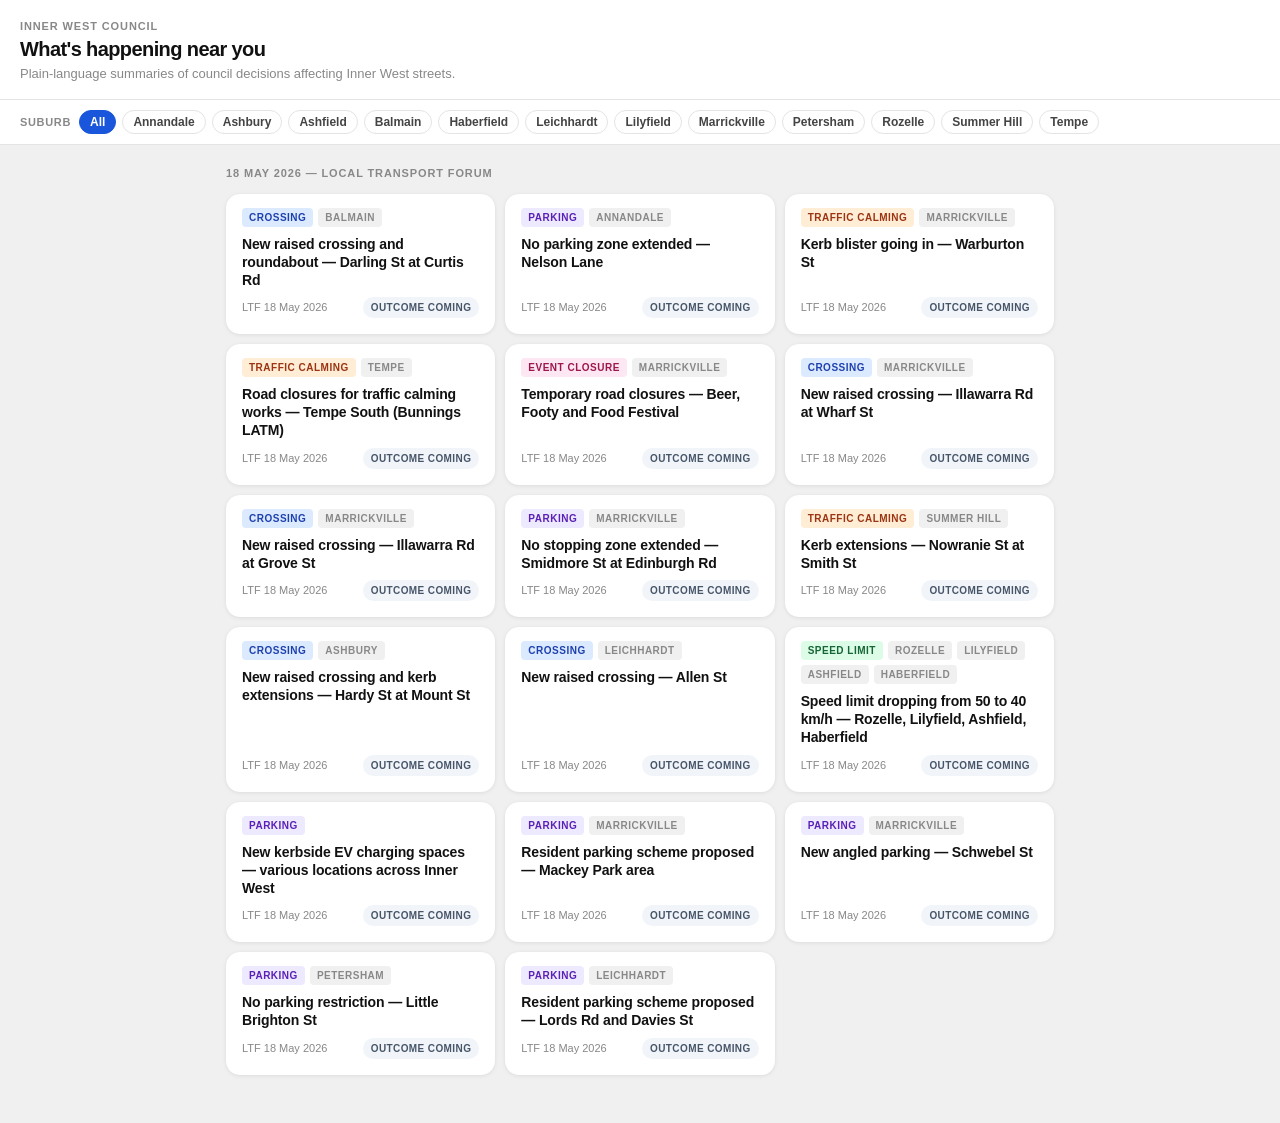
==== commit 8ddba09d: "New home page — suburb-filtered card feed for all 17 May LTF items Replaces the single Tempe LATM pa" ====
--- a/index.html
+++ b/index.html
@@ -3,186 +3,525 @@
 <head>
 <meta charset="UTF-8">
 <meta name="viewport" content="width=device-width, initial-scale=1.0">
-<title>Inner West Watch</title>
-<meta property="og:title" content="Inner West Watch">
-<meta property="og:description" content="Plain-language summaries of Inner West Council traffic and transport decisions for residents.">
-<meta property="og:type" content="website">
-<link rel="stylesheet" href="assets/css/site.css">
+<title>Inner West Watch — What's happening near you</title>
+<meta name="description" content="Plain-language summaries of Inner West Council decisions that affect your street — crossings, traffic calming, parking, and speed limits.">
 <style>
-  /* ── MEETING LIST ── */
-  .meetings-head {
-    padding: 14px 16px 10px;
+  *, *::before, *::after { box-sizing: border-box; margin: 0; padding: 0; }
+
+  :root {
+    --bg:        #f0f0f0;
+    --card:      #ffffff;
+    --ink:       #111111;
+    --ink2:      #444444;
+    --ink3:      #888888;
+    --border:    #e4e4e4;
+    --accent:    #1a56db;
+    --accent-bg: #eff4ff;
+    --warn:      #c2410c;
+    --warn-bg:   #fff7ed;
+    --red:       #dc2626;
+    --red-bg:    #fef2f2;
+    --grn:       #15803d;
+    --grn-bg:    #f0fdf4;
+    --ylw:       #92400e;
+    --ylw-bg:    #fffbeb;
+    --shadow:    0 1px 4px rgba(0,0,0,.08), 0 0 1px rgba(0,0,0,.05);
+    --radius:    14px;
+    --radius-sm: 8px;
+  }
+
+  html { -webkit-text-size-adjust: 100%; }
+
+  body {
+    font-family: -apple-system, BlinkMacSystemFont, "Segoe UI", Helvetica, Arial, sans-serif;
+    font-size: 15px;
+    line-height: 1.5;
+    color: var(--ink);
+    background: var(--bg);
+    min-height: 100vh;
+  }
+
+  /* ── HEADER ── */
+  .header {
+    background: var(--card);
     border-bottom: 1px solid var(--border);
-  }
-  .meetings-head h2 { font-size: 14px; font-weight: 700; }
-
-  .meeting-row { border-bottom: 1px solid var(--border); }
-  .meeting-row:last-child { border-bottom: none; }
-
-  .meeting-link {
+    padding: 18px 20px 16px;
+    position: sticky;
+    top: 0;
+    z-index: 10;
+  }
+  .header-eyebrow {
+    font-size: 11px;
+    font-weight: 600;
+    text-transform: uppercase;
+    letter-spacing: .08em;
+    color: var(--ink3);
+    margin-bottom: 3px;
+  }
+  .header h1 {
+    font-size: 20px;
+    font-weight: 800;
+    color: var(--ink);
+    letter-spacing: -.03em;
+    line-height: 1.1;
+  }
+  .header-sub {
+    font-size: 13px;
+    color: var(--ink3);
+    margin-top: 4px;
+  }
+
+  /* ── FILTER BAR ── */
+  .filter-bar {
+    background: var(--card);
+    border-bottom: 1px solid var(--border);
+    padding: 10px 20px;
     display: flex;
-    align-items: flex-start;
-    gap: 12px;
-    padding: 14px 16px;
-    text-decoration: none;
-    color: inherit;
-  }
-  .meeting-link:hover { background: var(--bg); }
-
-  .meeting-date-block {
-    flex-shrink: 0;
-    width: 44px;
-    text-align: center;
-    background: var(--bg);
-    border: 1px solid var(--border);
-    border-radius: 8px;
-    padding: 6px 4px 5px;
-  }
-  .meeting-date-block .day {
-    font-size: 18px;
-    font-weight: 700;
-    color: var(--ink);
-    line-height: 1;
-  }
-  .meeting-date-block .month {
-    font-size: 10px;
+    flex-wrap: wrap;
+    gap: 6px;
+    align-items: center;
+  }
+  .filter-label {
+    font-size: 11px;
     font-weight: 600;
     text-transform: uppercase;
     letter-spacing: .06em;
     color: var(--ink3);
-    margin-top: 2px;
-  }
-
-  .meeting-text  { flex: 1; min-width: 0; }
-  .meeting-title { font-size: 14px; font-weight: 600; color: var(--ink); line-height: 1.3; }
-  .meeting-meta  { font-size: 12px; color: var(--ink3); margin-top: 3px; }
-  .meeting-tags  { display: flex; flex-wrap: wrap; gap: 5px; margin-top: 7px; }
-
-  .suburb-tag {
+    margin-right: 2px;
+    white-space: nowrap;
+  }
+  .chip {
+    display: inline-flex;
+    align-items: center;
+    padding: 4px 10px;
+    border-radius: 20px;
+    font-size: 12px;
+    font-weight: 600;
+    border: 1.5px solid var(--border);
+    background: transparent;
+    color: var(--ink2);
+    cursor: pointer;
+    transition: background .1s, color .1s, border-color .1s;
+    white-space: nowrap;
+  }
+  .chip:hover { background: var(--bg); }
+  .chip.active {
+    background: var(--accent);
+    border-color: var(--accent);
+    color: #fff;
+  }
+
+  /* ── PAGE BODY ── */
+  .page {
+    max-width: 860px;
+    margin: 0 auto;
+    padding: 20px 16px 48px;
+  }
+
+  .section-heading {
     font-size: 11px;
-    font-weight: 500;
-    background: var(--bg);
-    border: 1px solid var(--border);
+    font-weight: 700;
+    text-transform: uppercase;
+    letter-spacing: .08em;
+    color: var(--ink3);
+    margin: 0 0 12px;
+  }
+
+  /* ── CARD GRID ── */
+  .card-grid {
+    display: grid;
+    grid-template-columns: 1fr;
+    gap: 10px;
+  }
+  @media (min-width: 600px) {
+    .card-grid { grid-template-columns: 1fr 1fr; }
+  }
+  @media (min-width: 820px) {
+    .card-grid { grid-template-columns: 1fr 1fr 1fr; }
+  }
+
+  /* ── ITEM CARD ── */
+  .item-card {
+    background: var(--card);
+    border-radius: var(--radius);
+    box-shadow: var(--shadow);
+    padding: 14px 16px 16px;
+    display: flex;
+    flex-direction: column;
+    gap: 8px;
+    text-decoration: none;
+    color: inherit;
+    transition: box-shadow .15s;
+  }
+  .item-card:hover {
+    box-shadow: 0 4px 16px rgba(0,0,0,.12), 0 0 1px rgba(0,0,0,.06);
+  }
+  .card-tags {
+    display: flex;
+    flex-wrap: wrap;
+    gap: 5px;
+    align-items: center;
+  }
+  .tag {
+    display: inline-flex;
+    align-items: center;
+    padding: 2px 7px;
     border-radius: 4px;
-    padding: 2px 6px;
+    font-size: 10px;
+    font-weight: 700;
+    text-transform: uppercase;
+    letter-spacing: .05em;
+    white-space: nowrap;
+  }
+  .tag-crossing { background: #dbeafe; color: #1e40af; }
+  .tag-latm     { background: #ffedd5; color: #9a3412; }
+  .tag-parking  { background: #ede9fe; color: #5b21b6; }
+  .tag-speed    { background: #dcfce7; color: #166534; }
+  .tag-event    { background: #fce7f3; color: #9d174d; }
+  .tag-suburb   { background: var(--bg); color: var(--ink3); font-weight: 600; }
+
+  .card-headline {
+    font-size: 14px;
+    font-weight: 700;
+    line-height: 1.3;
+    color: var(--ink);
+    letter-spacing: -.01em;
+  }
+
+  .card-footer {
+    display: flex;
+    align-items: center;
+    justify-content: space-between;
+    margin-top: auto;
+    gap: 8px;
+  }
+  .card-meeting {
+    font-size: 11px;
     color: var(--ink3);
   }
-
-  .meeting-arrow { flex-shrink: 0; font-size: 14px; color: var(--ink3); margin-top: 2px; }
-
-  @media (min-width: 820px) {
-    .page { max-width: 720px; padding: 20px 28px 40px; }
-  }
+  .status-badge {
+    display: inline-flex;
+    align-items: center;
+    padding: 3px 8px;
+    border-radius: 20px;
+    font-size: 10px;
+    font-weight: 700;
+    text-transform: uppercase;
+    letter-spacing: .04em;
+    white-space: nowrap;
+  }
+  .status-on-agenda    { background: var(--ylw-bg); color: var(--ylw); }
+  .status-held         { background: #f1f5f9; color: #475569; }
+  .status-forum-yes    { background: var(--grn-bg); color: var(--grn); }
+  .status-forum-amended{ background: var(--accent-bg); color: var(--accent); }
+  .status-forum-no     { background: var(--red-bg); color: var(--red); }
+  .status-confirmed    { background: var(--grn-bg); color: var(--grn); }
+  .status-works-coming { background: var(--warn-bg); color: var(--warn); }
+
+  .card-link {
+    font-size: 11px;
+    color: var(--accent);
+    text-decoration: none;
+    font-weight: 600;
+    white-space: nowrap;
+  }
+  .card-link:hover { text-decoration: underline; }
+
+  /* ── EMPTY STATE ── */
+  .empty-state {
+    grid-column: 1 / -1;
+    text-align: center;
+    padding: 48px 0;
+    color: var(--ink3);
+    font-size: 14px;
+  }
+
+  /* ── HIDDEN ── */
+  .hidden { display: none !important; }
 </style>
 </head>
 <body>
 
 <header class="header">
-  <div class="header-inner">
-    <div class="header-eyebrow">Inner West Council</div>
-    <h1>Council Meetings</h1>
+  <div class="header-eyebrow">Inner West Council</div>
+  <h1>What's happening near you</h1>
+  <p class="header-sub">Plain-language summaries of council decisions affecting Inner West streets.</p>
+</header>
+
+<div class="filter-bar" id="filterBar">
+  <span class="filter-label">Suburb</span>
+  <button class="chip active" data-suburb="all" onclick="setFilter('all')">All</button>
+</div>
+
+<main class="page">
+  <p class="section-heading" id="sectionHeading">18 May 2026 — Local Transport Forum</p>
+  <div class="card-grid" id="cardGrid">
+    <div class="empty-state">Loading…</div>
   </div>
-</header>
-
-<div class="page">
-
-  <div class="card">
-    <div class="card-body">
-      <h2 style="font-size:14px;font-weight:700;margin-bottom:6px;">What is this?</h2>
-      <p class="prose">Plain-language summaries of Inner West Council's Local Transport Forum meetings — the monthly decisions about traffic, pedestrian crossings, parking, and road works that affect your street.</p>
-    </div>
+</main>
+
+<script>
+  const TYPE_LABELS = {
+    crossing: 'Crossing',
+    latm:     'Traffic calming',
+    parking:  'Parking',
+    speed:    'Speed limit',
+    event:    'Event closure',
+  };
+
+  const TYPE_CLASS = {
+    crossing: 'tag-crossing',
+    latm:     'tag-latm',
+    parking:  'tag-parking',
+    speed:    'tag-speed',
+    event:    'tag-event',
+  };
+
+  function statusLabel(item) {
+    const today = new Date().toISOString().slice(0, 10);
+    if (item.status === 'works-coming')   return { text: 'Works coming', cls: 'status-works-coming' };
+    if (item.status === 'council-confirmed') return { text: 'Council confirmed', cls: 'status-confirmed' };
+    if (item.status === 'forum-yes')      return { text: 'Forum approved', cls: 'status-forum-yes' };
+    if (item.status === 'forum-amended')  return { text: 'Approved with changes', cls: 'status-forum-amended' };
+    if (item.status === 'forum-no')       return { text: 'Not approved', cls: 'status-forum-no' };
+    if (item.status === 'on-agenda') {
+      if (item.meetingDate < today) return { text: 'Outcome coming', cls: 'status-held' };
+      return { text: 'On the agenda', cls: 'status-on-agenda' };
+    }
+    return { text: item.status, cls: 'status-on-agenda' };
+  }
+
+  function fmtDate(iso) {
+    if (!iso) return '';
+    const [y, m, d] = iso.split('-');
+    const months = ['Jan','Feb','Mar','Apr','May','Jun','Jul','Aug','Sep','Oct','Nov','Dec'];
+    return `${parseInt(d)} ${months[parseInt(m)-1]} ${y}`;
+  }
+
+  function renderCard(item) {
+    const status = statusLabel(item);
+    const typeLabel = TYPE_LABELS[item.type] || item.type;
+    const typeCls   = TYPE_CLASS[item.type]  || '';
+
+    const suburbTags = item.suburbs.map(s =>
+      `<span class="tag tag-suburb">${s}</span>`
+    ).join('');
+
+    const linkHref = item.detailPage || item.agendaUrl;
+    const linkText = item.detailPage ? 'Full details' : 'Council source';
+    const linkTarget = item.detailPage ? '' : ' target="_blank" rel="noopener"';
+
+    return `<a class="item-card" href="${linkHref}"${linkTarget} data-suburbs="${item.suburbs.join(',')}">
+  <div class="card-tags">
+    <span class="tag ${typeCls}">${typeLabel}</span>
+    ${suburbTags}
   </div>
-
-  <div class="card">
-    <div class="meetings-head">
-      <h2>Local Transport Forum</h2>
-    </div>
-
-    <div class="meeting-row">
-      <a class="meeting-link" href="meetings/ltf-18-may-2026/">
-        <div class="meeting-date-block">
-          <div class="day">18</div>
-          <div class="month">May</div>
-        </div>
-        <div class="meeting-text">
-          <div class="meeting-title">Local Transport Forum</div>
-          <div class="meeting-meta">
-            <span class="pill pill-held">Meeting held</span>
-            &nbsp;17 items
-          </div>
-          <div class="meeting-tags">
-            <span class="suburb-tag">Tempe</span>
-            <span class="suburb-tag">Marrickville</span>
-            <span class="suburb-tag">Balmain</span>
-            <span class="suburb-tag">Leichhardt</span>
-            <span class="suburb-tag">Annandale</span>
-            <span class="suburb-tag">Summer Hill</span>
-            <span class="suburb-tag">Ashbury</span>
-            <span class="suburb-tag">Petersham</span>
-          </div>
-        </div>
-        <div class="meeting-arrow">›</div>
-      </a>
-    </div>
-
-    <div class="meeting-row">
-      <a class="meeting-link" href="https://innerwest.infocouncil.biz/RedirectToDoc.aspx?URL=Open/2026/04/LTF_20042026_AGN_4284_AT_WEB.htm" target="_blank">
-        <div class="meeting-date-block">
-          <div class="day">20</div>
-          <div class="month">Apr</div>
-        </div>
-        <div class="meeting-text">
-          <div class="meeting-title">Local Transport Forum</div>
-          <div class="meeting-meta">
-            <span class="pill pill-held">Meeting held</span>
-            &nbsp;· View on infocouncil ↗
-          </div>
-        </div>
-        <div class="meeting-arrow">›</div>
-      </a>
-    </div>
-
-    <div class="meeting-row">
-      <a class="meeting-link" href="https://innerwest.infocouncil.biz/RedirectToDoc.aspx?URL=Open/2026/03/LTF_16032026_AGN_4283_AT_WEB.htm" target="_blank">
-        <div class="meeting-date-block">
-          <div class="day">16</div>
-          <div class="month">Mar</div>
-        </div>
-        <div class="meeting-text">
-          <div class="meeting-title">Local Transport Forum</div>
-          <div class="meeting-meta">
-            <span class="pill pill-held">Meeting held</span>
-            &nbsp;· View on infocouncil ↗
-          </div>
-        </div>
-        <div class="meeting-arrow">›</div>
-      </a>
-    </div>
-
-    <div class="meeting-row">
-      <a class="meeting-link" href="https://innerwest.infocouncil.biz/RedirectToDoc.aspx?URL=Open/2026/02/LTF_16022026_AGN_4282_AT_WEB.htm" target="_blank">
-        <div class="meeting-date-block">
-          <div class="day">16</div>
-          <div class="month">Feb</div>
-        </div>
-        <div class="meeting-text">
-          <div class="meeting-title">Local Transport Forum</div>
-          <div class="meeting-meta">
-            <span class="pill pill-held">Meeting held</span>
-            &nbsp;· View on infocouncil ↗
-          </div>
-        </div>
-        <div class="meeting-arrow">›</div>
-      </a>
-    </div>
-
+  <div class="card-headline">${item.headline}</div>
+  <div class="card-footer">
+    <span class="card-meeting">LTF ${fmtDate(item.meetingDate)}</span>
+    <span class="status-badge ${status.cls}">${status.text}</span>
   </div>
-
-  <div class="footer">
-    Source: <a href="https://innerwest.infocouncil.biz/" target="_blank">innerwest.infocouncil.biz</a>
-  </div>
-
-</div>
-
+</a>`;
+  }
+
+  let allItems = [];
+  let activeFilter = 'all';
+
+  function setFilter(suburb) {
+    activeFilter = suburb;
+    document.querySelectorAll('#filterBar .chip').forEach(c => {
+      c.classList.toggle('active', c.dataset.suburb === suburb);
+    });
+    renderGrid();
+  }
+
+  function renderGrid() {
+    const grid = document.getElementById('cardGrid');
+    const visible = activeFilter === 'all'
+      ? allItems
+      : allItems.filter(item => item.suburbs.includes(activeFilter) || item.suburbs.length === 0);
+
+    if (visible.length === 0) {
+      grid.innerHTML = '<div class="empty-state">No items for this suburb yet.</div>';
+    } else {
+      grid.innerHTML = visible.map(renderCard).join('');
+    }
+  }
+
+  function buildFilterChips(items) {
+    const bar = document.getElementById('filterBar');
+    const suburbs = [...new Set(items.flatMap(i => i.suburbs))].sort();
+    suburbs.forEach(s => {
+      const btn = document.createElement('button');
+      btn.className = 'chip';
+      btn.dataset.suburb = s;
+      btn.textContent = s;
+      btn.onclick = () => setFilter(s);
+      bar.appendChild(btn);
+    });
+  }
+
+  // Data lives in data/items.json — copy updated content here when adding items.
+  const ITEMS = [
+  {
+    "id": "ltf-18may2026-01", "meeting": "ltf-18may2026", "item": 1,
+    "type": "crossing", "suburbs": ["Balmain"], "streets": ["Darling St", "Curtis Rd"],
+    "headline": "New raised crossing and roundabout — Darling St at Curtis Rd",
+    "status": "on-agenda", "meetingDate": "2026-05-18",
+    "minutesDate": null, "resolution": null, "worksStart": null, "detailPage": null,
+    "agendaUrl": "https://innerwest.infocouncil.biz/Open/2026/05/LTF_18052026_AGN_4285_AT.HTM#69071",
+    "minutesUrl": null
+  },
+  {
+    "id": "ltf-18may2026-02", "meeting": "ltf-18may2026", "item": 2,
+    "type": "parking", "suburbs": ["Annandale"], "streets": ["Nelson Lane"],
+    "headline": "No parking zone extended — Nelson Lane",
+    "status": "on-agenda", "meetingDate": "2026-05-18",
+    "minutesDate": null, "resolution": null, "worksStart": null, "detailPage": null,
+    "agendaUrl": "https://innerwest.infocouncil.biz/Open/2026/05/LTF_18052026_AGN_4285_AT.HTM#69072",
+    "minutesUrl": null
+  },
+  {
+    "id": "ltf-18may2026-03", "meeting": "ltf-18may2026", "item": 3,
+    "type": "latm", "suburbs": ["Marrickville"], "streets": ["Warburton St"],
+    "headline": "Kerb blister going in — Warburton St",
+    "status": "on-agenda", "meetingDate": "2026-05-18",
+    "minutesDate": null, "resolution": null, "worksStart": null, "detailPage": null,
+    "agendaUrl": "https://innerwest.infocouncil.biz/Open/2026/05/LTF_18052026_AGN_4285_AT.HTM#69056",
+    "minutesUrl": null
+  },
+  {
+    "id": "ltf-18may2026-04", "meeting": "ltf-18may2026", "item": 4,
+    "type": "latm", "suburbs": ["Tempe"], "streets": ["Edwin St", "Tramway St", "Wentworth St", "Holbeach Ave"],
+    "headline": "Road closures for traffic calming works — Tempe South (Bunnings LATM)",
+    "status": "on-agenda", "meetingDate": "2026-05-18",
+    "minutesDate": null, "resolution": null, "worksStart": "2026-07-06",
+    "detailPage": "meetings/ltf-18may2026/tempe-south/",
+    "agendaUrl": "https://innerwest.infocouncil.biz/Open/2026/05/LTF_18052026_AGN_4285_AT.HTM#69114",
+    "minutesUrl": null
+  },
+  {
+    "id": "ltf-18may2026-05", "meeting": "ltf-18may2026", "item": 5,
+    "type": "event", "suburbs": ["Marrickville"], "streets": ["Centennial St", "Woodland St", "Holmesdale St"],
+    "headline": "Temporary road closures — Beer, Footy and Food Festival",
+    "status": "on-agenda", "meetingDate": "2026-05-18",
+    "minutesDate": null, "resolution": null, "worksStart": null, "detailPage": null,
+    "agendaUrl": "https://innerwest.infocouncil.biz/Open/2026/05/LTF_18052026_AGN_4285_AT.HTM#69115",
+    "minutesUrl": null
+  },
+  {
+    "id": "ltf-18may2026-06", "meeting": "ltf-18may2026", "item": 6,
+    "type": "crossing", "suburbs": ["Marrickville"], "streets": ["Illawarra Rd", "Wharf St"],
+    "headline": "New raised crossing — Illawarra Rd at Wharf St",
+    "status": "on-agenda", "meetingDate": "2026-05-18",
+    "minutesDate": null, "resolution": null, "worksStart": null, "detailPage": null,
+    "agendaUrl": "https://innerwest.infocouncil.biz/Open/2026/05/LTF_18052026_AGN_4285_AT.HTM#69117",
+    "minutesUrl": null
+  },
+  {
+    "id": "ltf-18may2026-07", "meeting": "ltf-18may2026", "item": 7,
+    "type": "crossing", "suburbs": ["Marrickville"], "streets": ["Illawarra Rd", "Grove St"],
+    "headline": "New raised crossing — Illawarra Rd at Grove St",
+    "status": "on-agenda", "meetingDate": "2026-05-18",
+    "minutesDate": null, "resolution": null, "worksStart": null, "detailPage": null,
+    "agendaUrl": "https://innerwest.infocouncil.biz/Open/2026/05/LTF_18052026_AGN_4285_AT.HTM#69118",
+    "minutesUrl": null
+  },
+  {
+    "id": "ltf-18may2026-08", "meeting": "ltf-18may2026", "item": 8,
+    "type": "parking", "suburbs": ["Marrickville"], "streets": ["Smidmore St", "Edinburgh Rd"],
+    "headline": "No stopping zone extended — Smidmore St at Edinburgh Rd",
+    "status": "on-agenda", "meetingDate": "2026-05-18",
+    "minutesDate": null, "resolution": null, "worksStart": null, "detailPage": null,
+    "agendaUrl": "https://innerwest.infocouncil.biz/Open/2026/05/LTF_18052026_AGN_4285_AT.HTM#69125",
+    "minutesUrl": null
+  },
+  {
+    "id": "ltf-18may2026-09", "meeting": "ltf-18may2026", "item": 9,
+    "type": "latm", "suburbs": ["Summer Hill"], "streets": ["Nowranie St", "Smith St"],
+    "headline": "Kerb extensions — Nowranie St at Smith St",
+    "status": "on-agenda", "meetingDate": "2026-05-18",
+    "minutesDate": null, "resolution": null, "worksStart": null, "detailPage": null,
+    "agendaUrl": "https://innerwest.infocouncil.biz/Open/2026/05/LTF_18052026_AGN_4285_AT.HTM#69122",
+    "minutesUrl": null
+  },
+  {
+    "id": "ltf-18may2026-10", "meeting": "ltf-18may2026", "item": 10,
+    "type": "crossing", "suburbs": ["Ashbury"], "streets": ["Hardy St", "Mount St"],
+    "headline": "New raised crossing and kerb extensions — Hardy St at Mount St",
+    "status": "on-agenda", "meetingDate": "2026-05-18",
+    "minutesDate": null, "resolution": null, "worksStart": null, "detailPage": null,
+    "agendaUrl": "https://innerwest.infocouncil.biz/Open/2026/05/LTF_18052026_AGN_4285_AT.HTM#69123",
+    "minutesUrl": null
+  },
+  {
+    "id": "ltf-18may2026-11", "meeting": "ltf-18may2026", "item": 11,
+    "type": "crossing", "suburbs": ["Leichhardt"], "streets": ["Allen St"],
+    "headline": "New raised crossing — Allen St",
+    "status": "on-agenda", "meetingDate": "2026-05-18",
+    "minutesDate": null, "resolution": null, "worksStart": null, "detailPage": null,
+    "agendaUrl": "https://innerwest.infocouncil.biz/Open/2026/05/LTF_18052026_AGN_4285_AT.HTM#69100",
+    "minutesUrl": null
+  },
+  {
+    "id": "ltf-18may2026-12", "meeting": "ltf-18may2026", "item": 12,
+    "type": "speed", "suburbs": ["Rozelle", "Lilyfield", "Ashfield", "Haberfield"], "streets": [],
+    "headline": "Speed limit dropping from 50 to 40 km/h — Rozelle, Lilyfield, Ashfield, Haberfield",
+    "status": "on-agenda", "meetingDate": "2026-05-18",
+    "minutesDate": null, "resolution": null, "worksStart": null, "detailPage": null,
+    "agendaUrl": "https://innerwest.infocouncil.biz/Open/2026/05/LTF_18052026_AGN_4285_AT.HTM#69092",
+    "minutesUrl": null
+  },
+  {
+    "id": "ltf-18may2026-13", "meeting": "ltf-18may2026", "item": 13,
+    "type": "parking", "suburbs": [], "streets": [],
+    "headline": "New kerbside EV charging spaces — various locations across Inner West",
+    "status": "on-agenda", "meetingDate": "2026-05-18",
+    "minutesDate": null, "resolution": null, "worksStart": null, "detailPage": null,
+    "agendaUrl": "https://innerwest.infocouncil.biz/Open/2026/05/LTF_18052026_AGN_4285_AT.HTM#69113",
+    "minutesUrl": null
+  },
+  {
+    "id": "ltf-18may2026-14", "meeting": "ltf-18may2026", "item": 14,
+    "type": "parking", "suburbs": ["Marrickville"], "streets": [],
+    "headline": "Resident parking scheme proposed — Mackey Park area",
+    "status": "on-agenda", "meetingDate": "2026-05-18",
+    "minutesDate": null, "resolution": null, "worksStart": null, "detailPage": null,
+    "agendaUrl": "https://innerwest.infocouncil.biz/Open/2026/05/LTF_18052026_AGN_4285_AT.HTM#69119",
+    "minutesUrl": null
+  },
+  {
+    "id": "ltf-18may2026-15", "meeting": "ltf-18may2026", "item": 15,
+    "type": "parking", "suburbs": ["Marrickville"], "streets": ["Schwebel St"],
+    "headline": "New angled parking — Schwebel St",
+    "status": "on-agenda", "meetingDate": "2026-05-18",
+    "minutesDate": null, "resolution": null, "worksStart": null, "detailPage": null,
+    "agendaUrl": "https://innerwest.infocouncil.biz/Open/2026/05/LTF_18052026_AGN_4285_AT.HTM#69120",
+    "minutesUrl": null
+  },
+  {
+    "id": "ltf-18may2026-16", "meeting": "ltf-18may2026", "item": 16,
+    "type": "parking", "suburbs": ["Petersham"], "streets": ["Little Brighton St"],
+    "headline": "No parking restriction — Little Brighton St",
+    "status": "on-agenda", "meetingDate": "2026-05-18",
+    "minutesDate": null, "resolution": null, "worksStart": null, "detailPage": null,
+    "agendaUrl": "https://innerwest.infocouncil.biz/Open/2026/05/LTF_18052026_AGN_4285_AT.HTM#69116",
+    "minutesUrl": null
+  },
+  {
+    "id": "ltf-18may2026-17", "meeting": "ltf-18may2026", "item": 17,
+    "type": "parking", "suburbs": ["Leichhardt"], "streets": ["Lords Rd", "Davies St"],
+    "headline": "Resident parking scheme proposed — Lords Rd and Davies St",
+    "status": "on-agenda", "meetingDate": "2026-05-18",
+    "minutesDate": null, "resolution": null, "worksStart": null, "detailPage": null,
+    "agendaUrl": "https://innerwest.infocouncil.biz/Open/2026/05/LTF_18052026_AGN_4285_AT.HTM#69121",
+    "minutesUrl": null
+  }
+  ];
+
+  allItems = ITEMS;
+  buildFilterChips(ITEMS);
+  renderGrid();
+</script>
 </body>
 </html>
